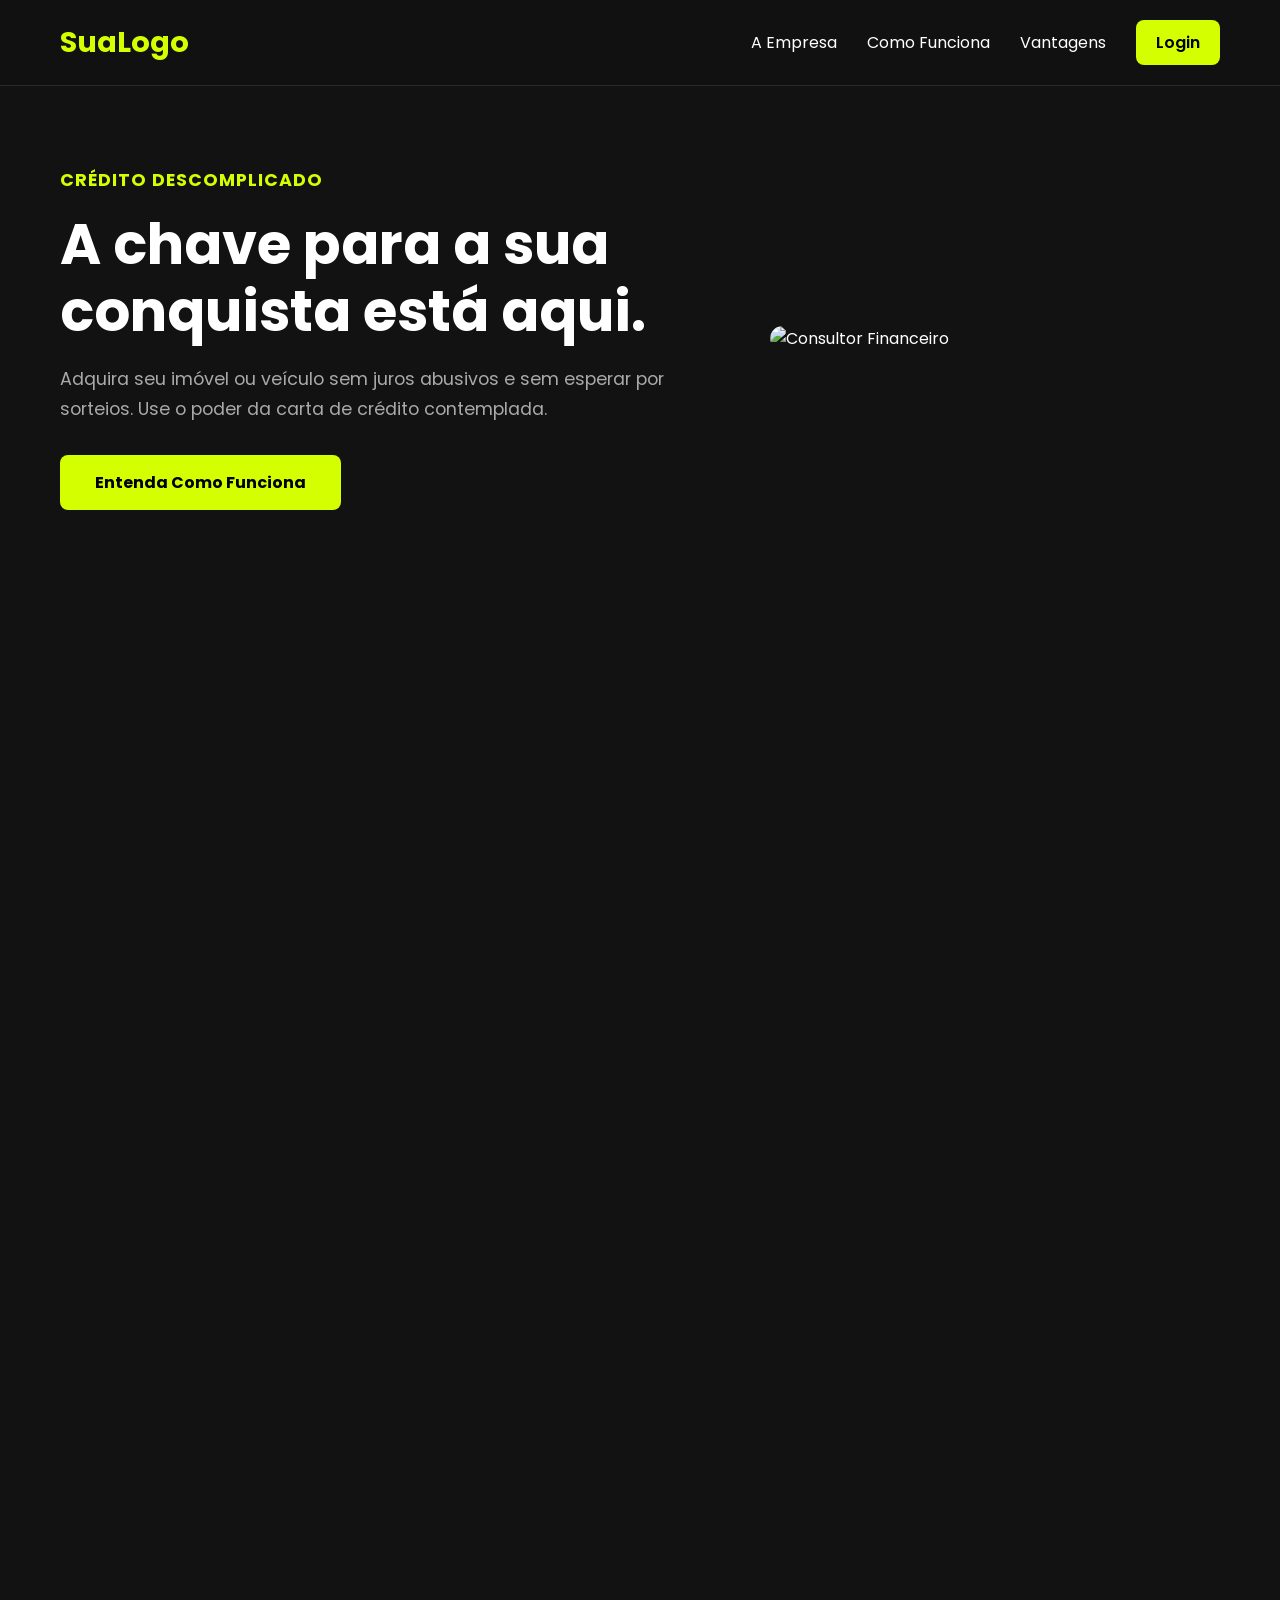
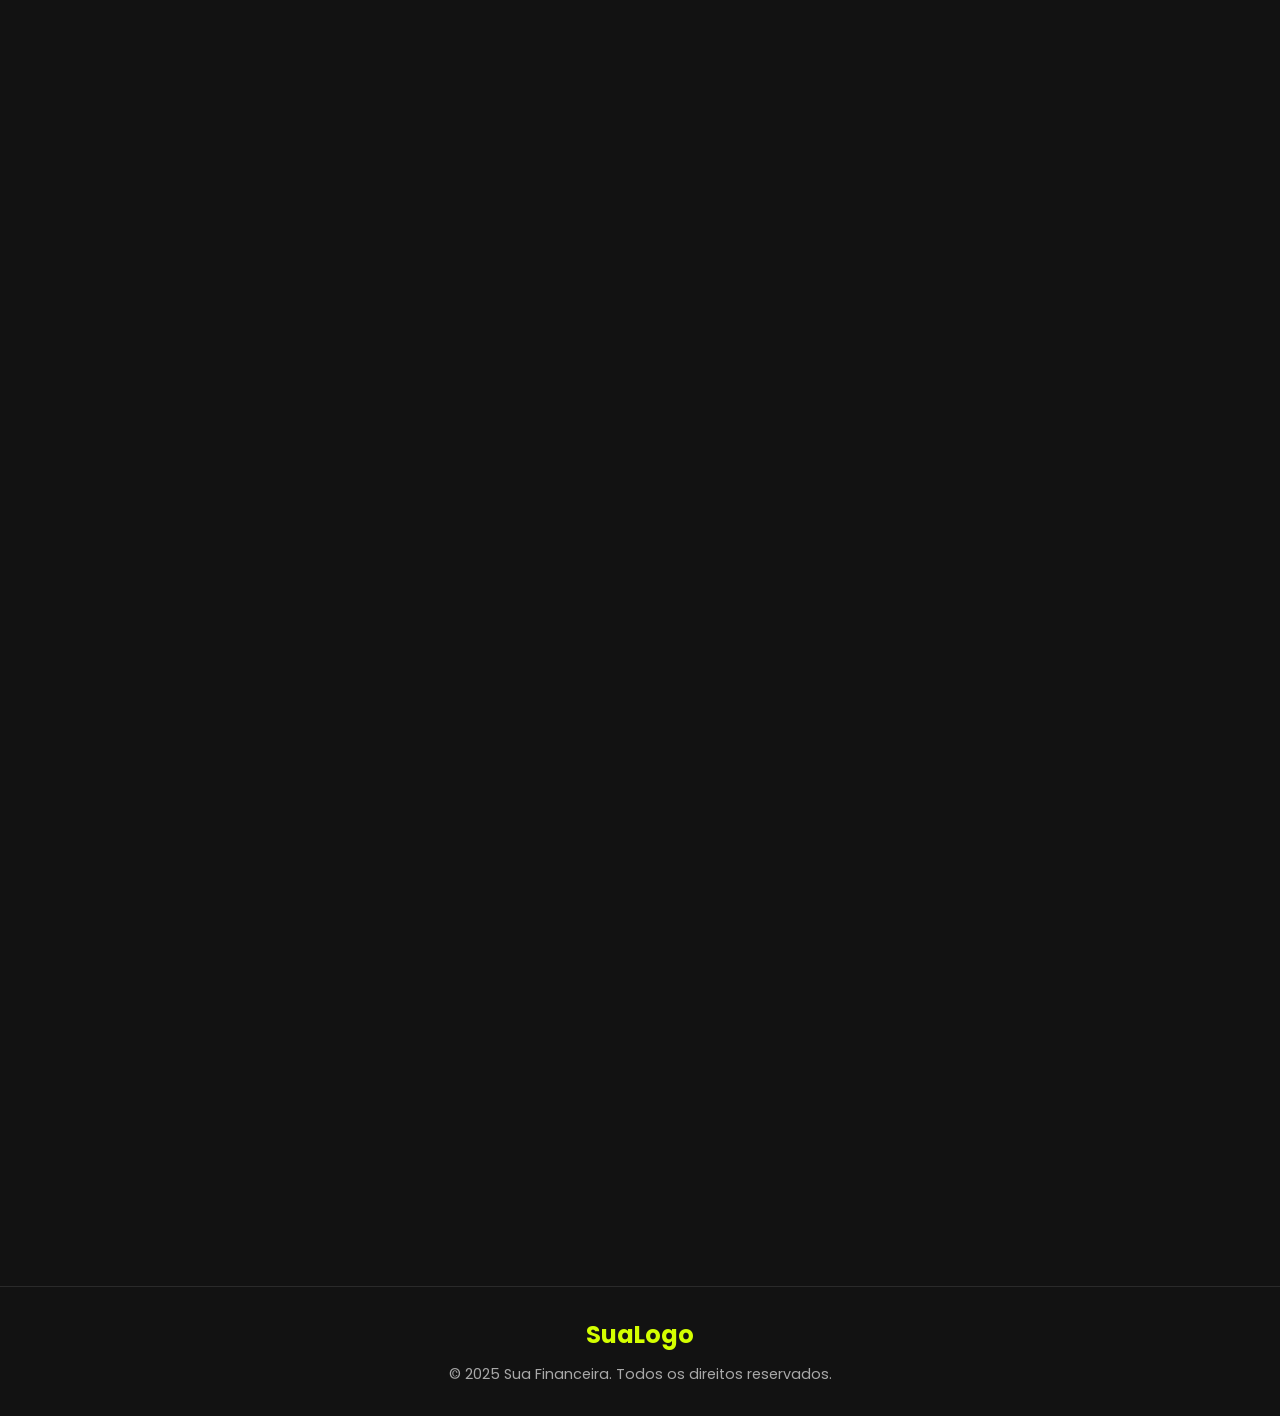
==== index.html @ 19b60bfc "d" ====
<!DOCTYPE html>
<html lang="pt-BR">
<head>
    <meta charset="UTF-8">
    <meta name="viewport" content="width=device-width, initial-scale=1.0">
    <title>Sua Financeira - A Chave para sua Conquista</title>
    <link rel="stylesheet" href="css/style.css">
    <link rel="stylesheet" href="https://cdnjs.cloudflare.com/ajax/libs/font-awesome/6.4.2/css/all.min.css">
</head>
<body>
    <header>
        <div class="container">
            <h1 class="logo">SuaLogo</h1>
            <nav>
                <a href="#sobre-nos">A Empresa</a>
                <a href="#como-funciona">Como Funciona</a>
                <a href="#vantagens">Vantagens</a>
                <a href="login.html" class="cta-button-small">Login</a>
            </nav>
        </div>
    </header>

    <main>
        <section id="hero">
            <div class="container hero-content">
                <div class="hero-text">
                    <p class="subtitle">CRÉDITO DESCOMPLICADO</p>
                    <h1>A chave para a sua conquista está aqui.</h1>
                    <p>Adquira seu imóvel ou veículo sem juros abusivos e sem esperar por sorteios. Use o poder da carta de crédito contemplada.</p>
                    <a href="#como-funciona" class="cta-button">Entenda Como Funciona</a>
                </div>
                <div class="hero-image">
                    <img src="https://via.placeholder.com/500x550?text=Consultor" alt="Consultor Financeiro">
                </div>
            </div>
        </section>

        <section id="sobre-nos" class="animate-on-scroll">
            <div class="container sobre-nos-content">
                <div class="sobre-nos-text">
                    <h2>Nascemos para descomplicar seus sonhos.</h2>
                    <p>A Sua Financeira não é apenas uma intermediadora de crédito, somos uma consultoria especializada em encontrar o caminho mais rápido e econômico para seus objetivos. Com anos de experiência no mercado, nossa missão é oferecer transparência, segurança e as melhores oportunidades em cartas de crédito contempladas, consórcios e financiamentos.</p>
                    <p>Nossa equipe é formada por especialistas que entendem as nuances do mercado e estão prontos para oferecer uma assessoria completa, garantindo que cada etapa do processo seja clara e segura para você.</p>
                </div>
                <div class="sobre-nos-image">
                    <img src="https://via.placeholder.com/500x400?text=Nosso+Escritório" alt="Escritório da Sua Financeira">
                </div>
            </div>
        </section>

        <section id="como-funciona" class="animate-on-scroll">
            <div class="container">
                <h2>Como Funciona a Operação de Cartas Contempladas</h2>
                <div class="timeline">
                    <div class="timeline-item">
                        <div class="timeline-content">
                            <h3>1. Análise e Escolha</h3>
                            <p>O primeiro passo é entender seu objetivo. Nossa equipe analisa suas necessidades para encontrar uma carta de crédito já contemplada no valor exato que você precisa, seja para um imóvel, carro ou outro bem.</p>
                        </div>
                    </div>
                    <div class="timeline-item">
                        <div class="timeline-content">
                            <h3>2. Verificação e Segurança</h3>
                            <p>Realizamos uma checagem completa da carta junto à administradora do consórcio. Verificamos a autenticidade, o valor do crédito, o saldo devedor e garantimos que não há nenhuma pendência. A segurança do cliente é nossa prioridade.</p>
                        </div>
                    </div>
                    <div class="timeline-item">
                        <div class="timeline-content">
                            <h3>3. Transferência de Titularidade</h3>
                            <p>Cuidamos de todo o processo burocrático para transferir a titularidade da carta para o seu nome. Este processo é formalizado em contrato e acompanhado de perto pela administradora, garantindo total legalidade.</p>
                        </div>
                    </div>
                    <div class="timeline-item">
                        <div class="timeline-content">
                            <h3>4. Liberação e Compra</h3>
                            <p>Com a carta em seu nome, o crédito está liberado! Você pode usar o valor para comprar seu bem à vista, o que lhe confere um enorme poder de negociação para conseguir descontos e fazer o melhor negócio possível.</p>
                        </div>
                    </div>
                </div>
            </div>
        </section>

        <section id="vantagens" class="animate-on-scroll">
             <div class="container">
                <h2>As Vantagens da Nossa Solução</h2>
                <div class="vantagens-grid-detalhada">
                    <div class="vantagem-card">
                        <i class="fa-solid fa-rocket"></i>
                        <h3>Agilidade e Rapidez</h3>
                        <p>Esqueça a incerteza dos sorteios ou a necessidade de dar lances altos. Com a carta contemplada, o acesso ao crédito é praticamente imediato após a transferência, permitindo que você aproveite oportunidades de mercado sem demora.</p>
                    </div>
                    <div class="vantagem-card">
                        <i class="fa-solid fa-hand-holding-dollar"></i>
                        <h3>Economia Inteligente</h3>
                        <p>Diferente dos financiamentos, o consórcio não tem juros, apenas uma taxa de administração muito menor. Isso resulta em uma economia significativa ao final do plano, tornando seu investimento mais inteligente.</p>
                    </div>
                    <div class="vantagem-card">
                        <i class="fa-solid fa-shield-halved"></i>
                        <h3>Segurança Jurídica Total</h3>
                        <p>Nossa operação é 100% amparada pela Lei dos Consórcios. Todo o processo é documentado e validado pela administradora, oferecendo a mesma segurança de quem adere a um consórcio desde o início.</p>
                    </div>
                </div>
            </div>
        </section>

        <section id="especialista" class="animate-on-scroll">
            <div class="container especialista-content">
                <div class="especialista-image">
                    <div class="image-background-shape"></div>
                    <img src="https://via.placeholder.com/400x400?text=Ricardo+Alves" alt="Especialista Ricardo Alves">
                </div>
                <div class="especialista-text">
                    <h3>Conheça quem está por trás do seu sonho</h3>
                    <h2>Ricardo Alves</h2>
                    <h4>Especialista em Crédito e Consórcios</h4>
                    <p>Com mais de 10 anos de experiência no mercado financeiro, minha missão é desmistificar o acesso ao crédito. Eu acredito que todos podem alcançar seus objetivos com o planejamento correto e as ferramentas certas. Minha equipe e eu estamos aqui para ser o seu guia nessa jornada.</p>
                </div>
            </div>
        </section>
        
        <section id="contato" class="animate-on-scroll">
            <div class="container">
                <h2>Pronto para dar o próximo passo?</h2>
                <p>Nossa equipe de especialistas está pronta para encontrar a melhor solução para você, sem compromisso.</p>
                <a href="#" class="cta-button">Fale com um especialista agora</a>
            </div>
        </section>
    </main>

    <footer>
        <div class="container">
            <h1 class="logo">SuaLogo</h1>
            <p>&copy; 2025 Sua Financeira. Todos os direitos reservados.</p>
        </div>
    </footer>

    <script src="script.js"></script>
</body>
</html>
---- css/style.css ----
/* FONTES E VARIÁVEIS */
@import url('https://fonts.googleapis.com/css2?family=Poppins:wght@300;400;600;700&display=swap');

:root {
    --cor-fundo: #121212;
    --cor-fundo-card: #1A1A1A;
    --cor-destaque: #D4FF00; /* Verde-Lima Vibrante */
    --cor-texto-principal: #FFFFFF;
    --cor-texto-secundario: #A9A9A9;
    --cor-borda: #2a2a2a;
    --fonte-principal: 'Poppins', sans-serif;
}

/* RESET E ESTILOS GLOBAIS */
* {
    margin: 0;
    padding: 0;
    box-sizing: border-box;
}

html {
    scroll-behavior: smooth;
}

body {
    font-family: var(--fonte-principal);
    background-color: var(--cor-fundo);
    color: var(--cor-texto-principal);
}

.container {
    max-width: 1200px;
    margin: 0 auto;
    padding: 0 20px;
}

h1, h2, h3 {
    font-weight: 700;
}

h2 {
    font-size: 2.5rem;
    text-align: center;
    margin-bottom: 50px;
}

p {
    color: var(--cor-texto-secundario);
    line-height: 1.7;
}

section {
    padding: 100px 0;
}

/* BOTÕES */
.cta-button {
    display: inline-block;
    background-color: var(--cor-destaque);
    color: #000;
    padding: 15px 35px;
    border-radius: 8px;
    text-decoration: none;
    font-weight: 700;
    transition: transform 0.3s ease, box-shadow 0.3s ease;
    text-align: center;
    border: none;
    cursor: pointer;
    width: 100%;
}

.cta-button:hover {
    transform: translateY(-5px);
    box-shadow: 0 10px 20px rgba(212, 255, 0, 0.2);
}

.cta-button-small {
    background-color: var(--cor-destaque);
    color: #000;
    padding: 10px 20px;
    border-radius: 8px;
    text-decoration: none;
    font-weight: 600;
}

/* HEADER */
header {
    padding: 20px 0;
    position: sticky;
    top: 0;
    background-color: rgba(18, 18, 18, 0.8);
    backdrop-filter: blur(10px);
    z-index: 100;
    border-bottom: 1px solid var(--cor-borda);
}

header .container {
    display: flex;
    justify-content: space-between;
    align-items: center;
}

.logo {
    font-size: 1.8rem;
    color: var(--cor-destaque);
    text-decoration: none;
}

header nav {
    display: flex;
    align-items: center;
    gap: 30px;
}

header nav a {
    color: var(--cor-texto-principal);
    text-decoration: none;
    font-weight: 400;
    transition: color 0.3s;
}

header nav a:not(.cta-button-small):hover {
    color: var(--cor-destaque);
}

/* SEÇÃO HERÓI */
#hero {
    padding-top: 80px;
    padding-bottom: 80px;
}
.hero-content { display: flex; align-items: center; justify-content: space-between; gap: 50px; }
.hero-text { flex: 1; }
.hero-text .subtitle { color: var(--cor-destaque); font-weight: 700; letter-spacing: 1px; margin-bottom: 15px; }
.hero-text h1 { font-size: 3.5rem; line-height: 1.2; margin-bottom: 20px; }
.hero-text p { font-size: 1.1rem; margin-bottom: 30px; }
.hero-text .cta-button { width: auto; }
.hero-image { flex: 1; max-width: 450px; }
.hero-image img { width: 100%; border-radius: 15px; }

/* SEÇÃO SOBRE NÓS */
.sobre-nos-content { display: flex; align-items: center; gap: 50px; }
.sobre-nos-text { flex: 1.2; }
.sobre-nos-text h2 { text-align: left; }
.sobre-nos-image { flex: 1; }
.sobre-nos-image img { width: 100%; border-radius: 15px; }


/* SEÇÃO COMO FUNCIONA (LINHA DO TEMPO) */
.timeline { position: relative; max-width: 800px; margin: 0 auto; }
.timeline::after { content: ''; position: absolute; width: 2px; background-color: var(--cor-borda); top: 0; bottom: 0; left: 50%; margin-left: -1px; }
.timeline-item { padding: 10px 40px; position: relative; width: 50%; }
.timeline-item:nth-child(odd) { left: 0; padding-right: 60px; text-align: right; }
.timeline-item:nth-child(even) { left: 50%; padding-left: 60px; text-align: left; }
.timeline-item::after { content: ''; position: absolute; width: 20px; height: 20px; background-color: var(--cor-fundo); border: 3px solid var(--cor-destaque); top: 25px; border-radius: 50%; z-index: 1; }
.timeline-item:nth-child(odd)::after { right: -10px; }
.timeline-item:nth-child(even)::after { left: -10px; }
.timeline-content { padding: 20px; background-color: var(--cor-fundo-card); border: 1px solid var(--cor-borda); border-radius: 8px; }
.timeline-content h3 { margin-bottom: 10px; color: var(--cor-destaque); }

/* SEÇÃO VANTAGENS DETALHADAS */
.vantagens-grid-detalhada { display: grid; grid-template-columns: repeat(auto-fit, minmax(320px, 1fr)); gap: 30px; }
.vantagem-card { background-color: var(--cor-fundo-card); border: 1px solid var(--cor-borda); border-radius: 15px; padding: 40px; text-align: center; transition: transform 0.3s; }
.vantagem-card:hover { transform: translateY(-5px); }
.vantagem-card i { font-size: 3rem; color: var(--cor-destaque); margin-bottom: 20px; }
.vantagem-card h3 { font-size: 1.5rem; margin-bottom: 15px; }

/* SEÇÃO ESPECIALISTA */
.especialista-content { display: flex; align-items: center; gap: 60px; }
.especialista-image { position: relative; }
.especialista-image img { border-radius: 50%; width: 350px; height: 350px; object-fit: cover; position: relative; z-index: 2; }
.image-background-shape { position: absolute; width: 350px; height: 350px; background-color: var(--cor-destaque); border-radius: 50%; top: -15px; left: 15px; z-index: 1; }
.especialista-text h3 { color: var(--cor-texto-secundario); font-weight: 400; }
.especialista-text h2 { font-size: 3rem; text-align: left; background: linear-gradient(90deg, var(--cor-texto-principal), var(--cor-texto-secundario)); -webkit-background-clip: text; -webkit-text-fill-color: transparent; margin: 0; }
.especialista-text h4 { font-size: 1.2rem; color: var(--cor-destaque); margin-bottom: 20px; }

/* SEÇÃO CONTATO FINAL */
#contato { text-align: center; }
#contato p { max-width: 600px; margin: 20px auto 30px; }

/* FOOTER */
footer { padding: 30px 0; border-top: 1px solid var(--cor-borda); margin-top: 50px; text-align: center; }
footer .logo { font-size: 1.5rem; }
footer p { font-size: 0.9rem; margin-top: 10px; }

/* ANIMAÇÃO */
.animate-on-scroll { opacity: 0; transform: translateY(30px); transition: opacity 0.8s ease-out, transform 0.8s ease-out; }
.animate-on-scroll.visible { opacity: 1; transform: translateY(0); }


/* ---- PÁGINA DE LOGIN ---- */
.login-page {
    display: flex;
    justify-content: center;
    align-items: center;
    min-height: 100vh;
}
.login-container {
    background-color: var(--cor-fundo-card);
    padding: 50px;
    border-radius: 15px;
    border: 1px solid var(--cor-borda);
    width: 100%;
    max-width: 450px;
    text-align: center;
}
.login-container .logo { margin-bottom: 20px; display: inline-block; }
.login-container h2 { font-size: 1.8rem; margin-bottom: 30px; }
.login-container form { display: flex; flex-direction: column; gap: 20px; }
.input-group { text-align: left; }
.input-group label { display: block; margin-bottom: 8px; color: var(--cor-texto-secundario); }
.input-group input {
    width: 100%;
    padding: 15px;
    background-color: var(--cor-fundo);
    border: 1px solid var(--cor-borda);
    border-radius: 8px;
    color: var(--cor-texto-principal);
    font-size: 1rem;
}
.input-group input:focus {
    outline: none;
    border-color: var(--cor-destaque);
}
.login-footer { margin-top: 20px; display: flex; flex-direction: column; gap: 15px; }
.login-footer a { color: var(--cor-texto-secundario); text-decoration: none; transition: color 0.3s; }
.login-footer a:hover { color: var(--cor-destaque); }


/* RESPONSIVIDADE */
@media (max-width: 992px) {
    h2 { font-size: 2rem; }
    .hero-content, .sobre-nos-content, .especialista-content { flex-direction: column; text-align: center; }
    .hero-image, .sobre-nos-image { max-width: 350px; margin-top: 40px; }
    .hero-text h1 { font-size: 2.8rem; }
    .sobre-nos-text h2, .especialista-text h2 { text-align: center; }
}

@media (max-width: 768px) {
    .timeline::after { left: 10px; }
    .timeline-item { width: 100%; padding-left: 50px; padding-right: 20px; text-align: left !important; }
    .timeline-item:nth-child(even) { left: 0; }
    .timeline-item::after { left: 0; }
}
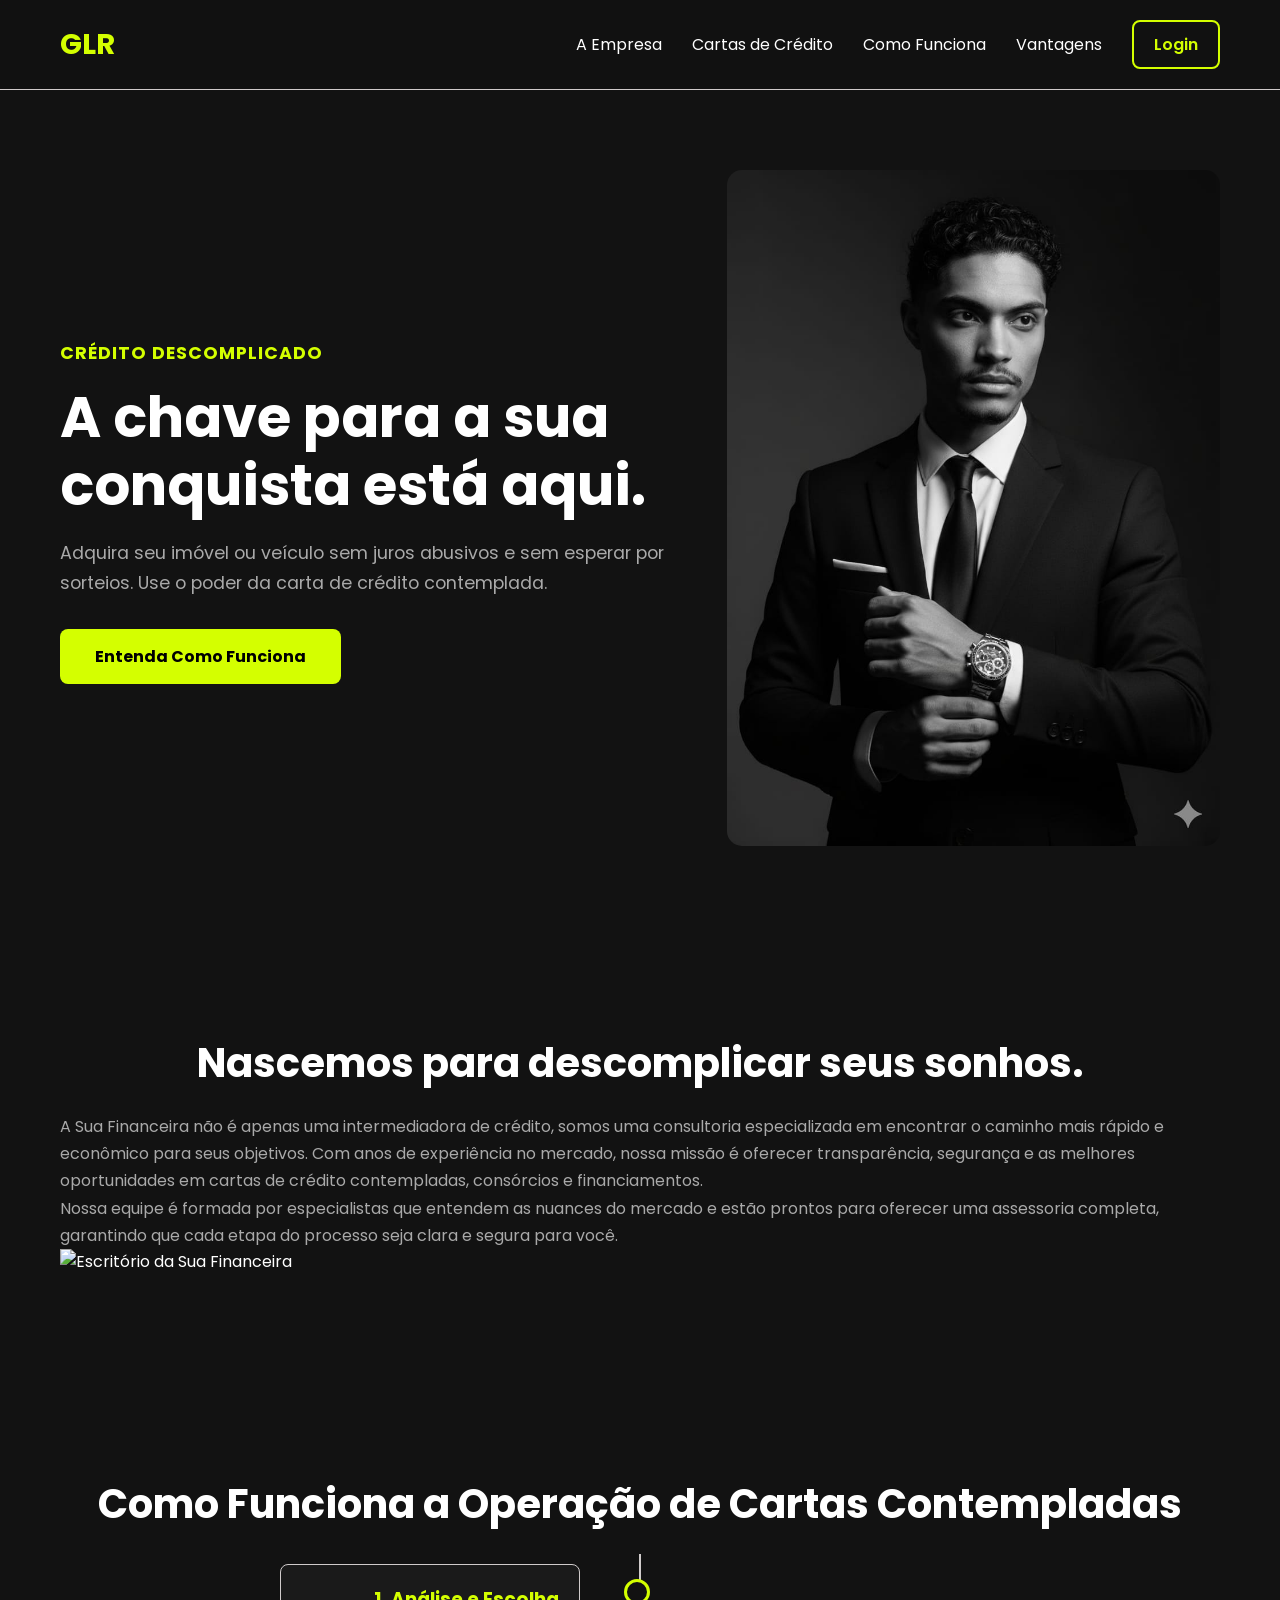
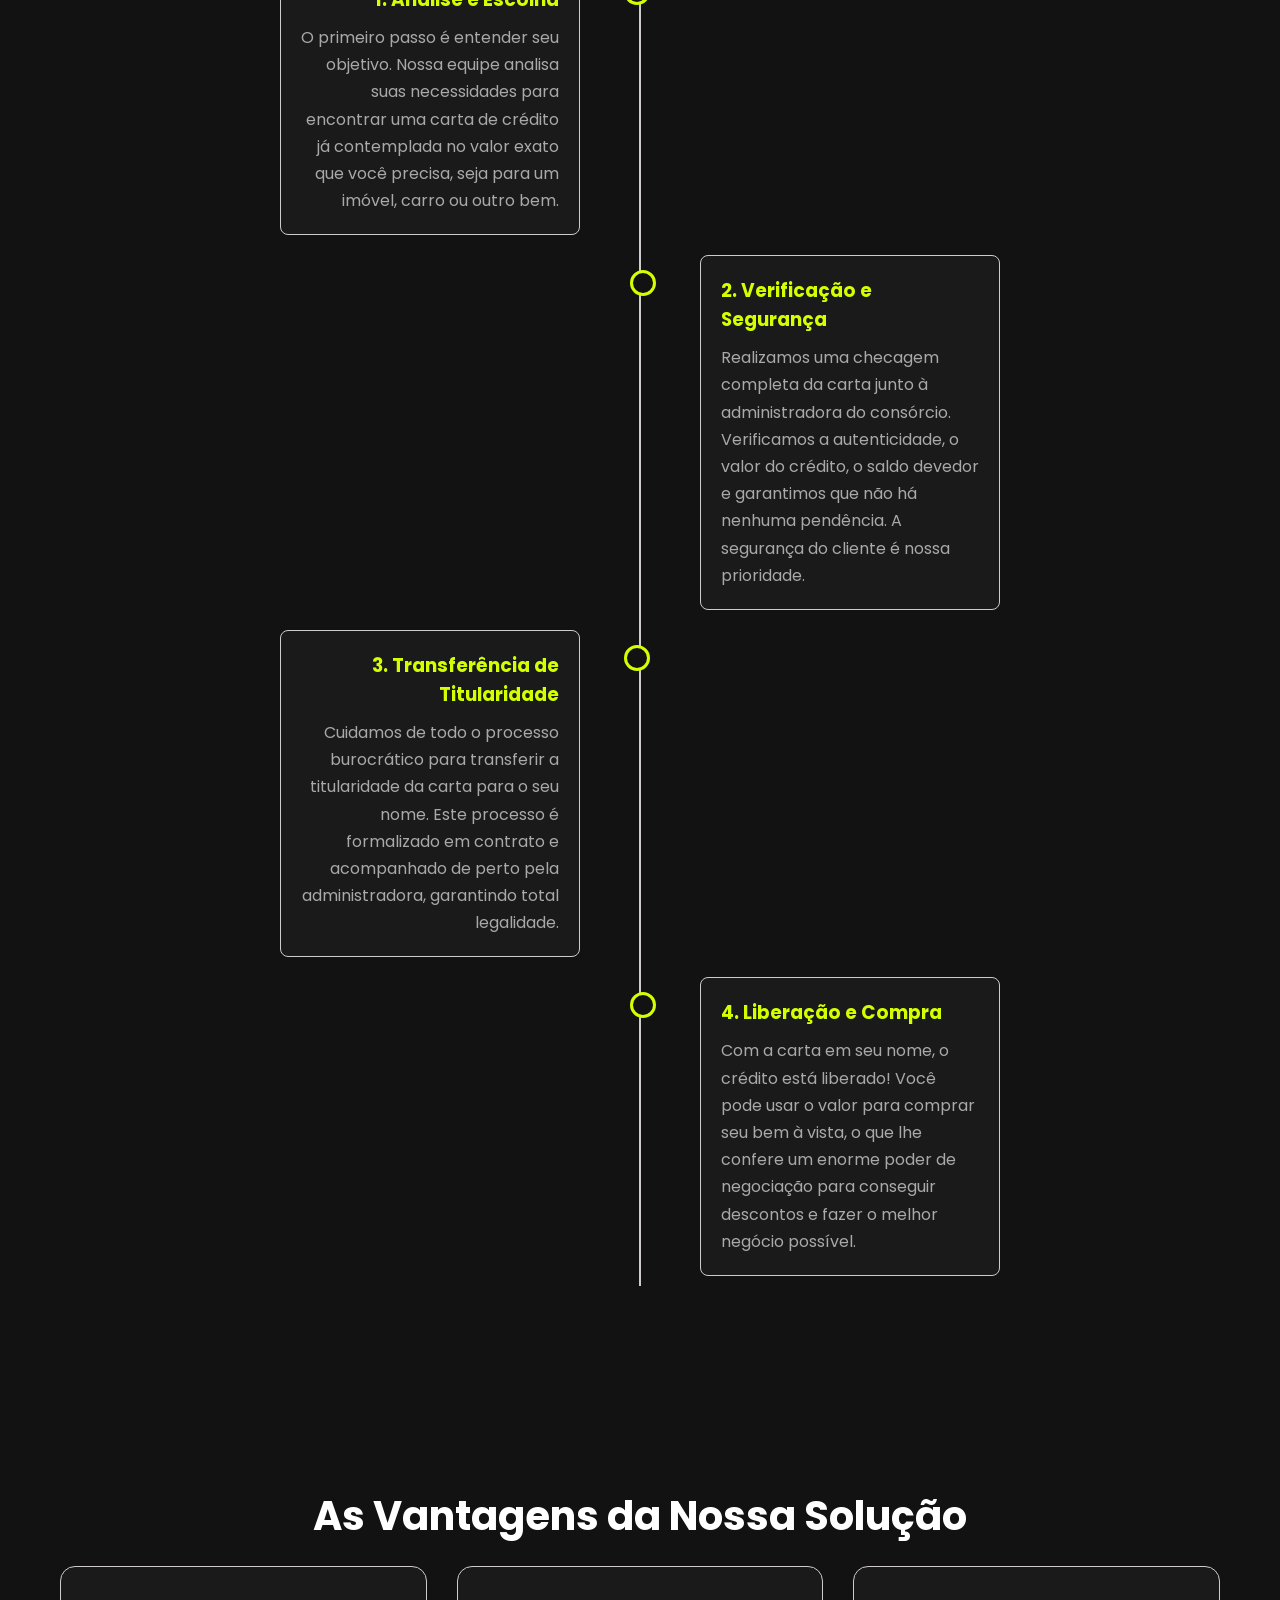
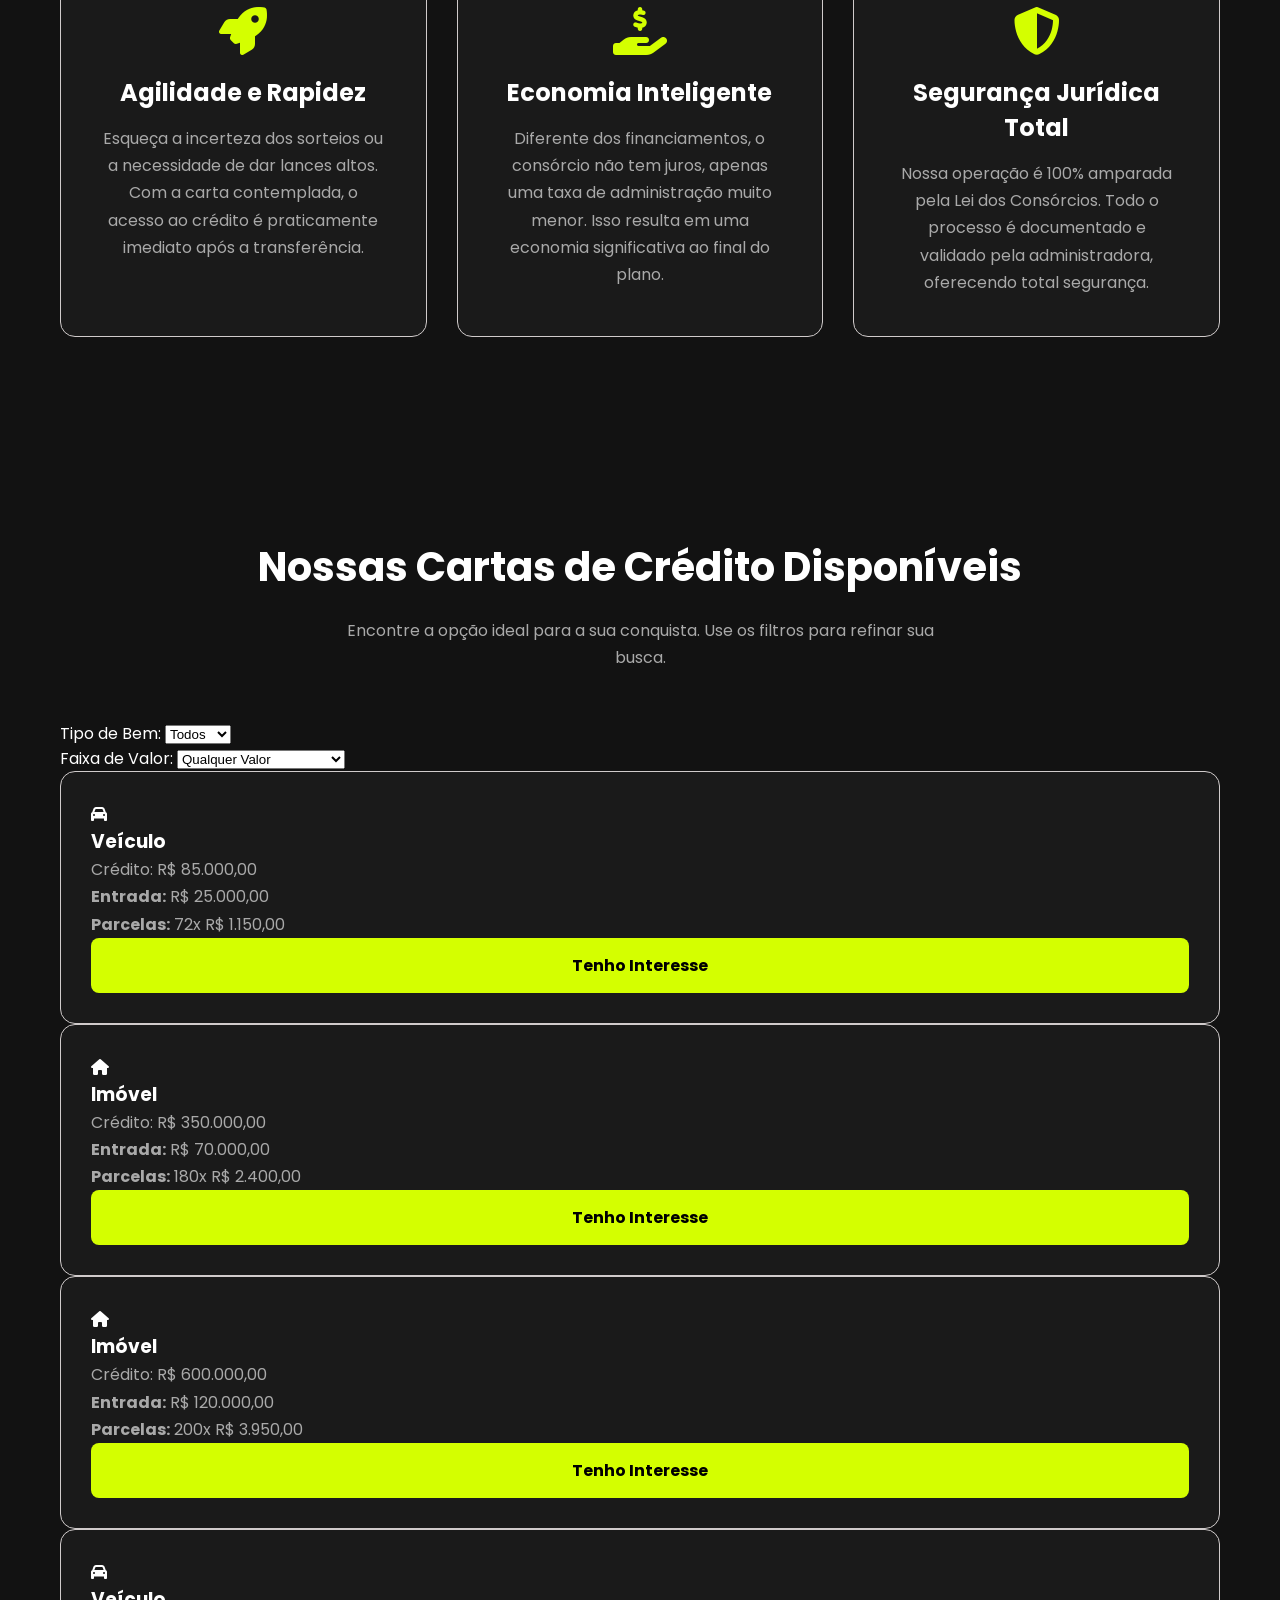
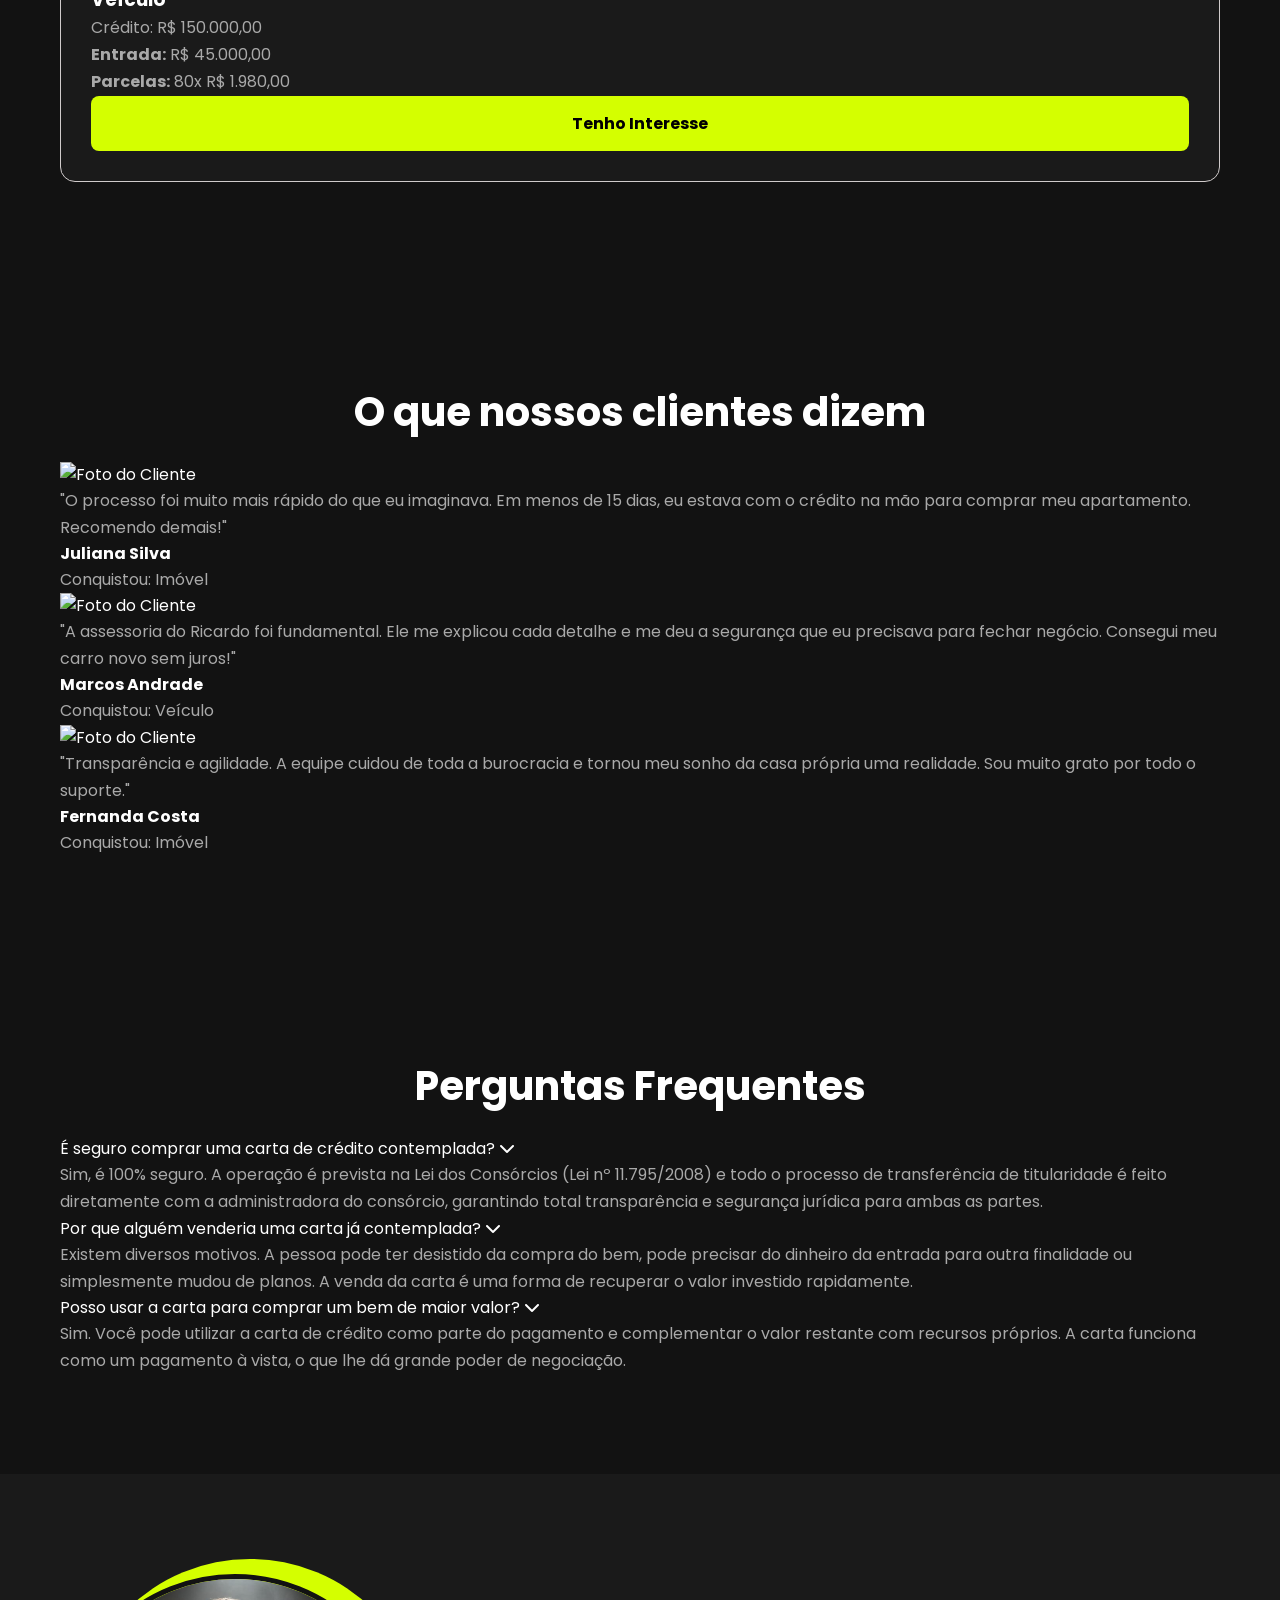
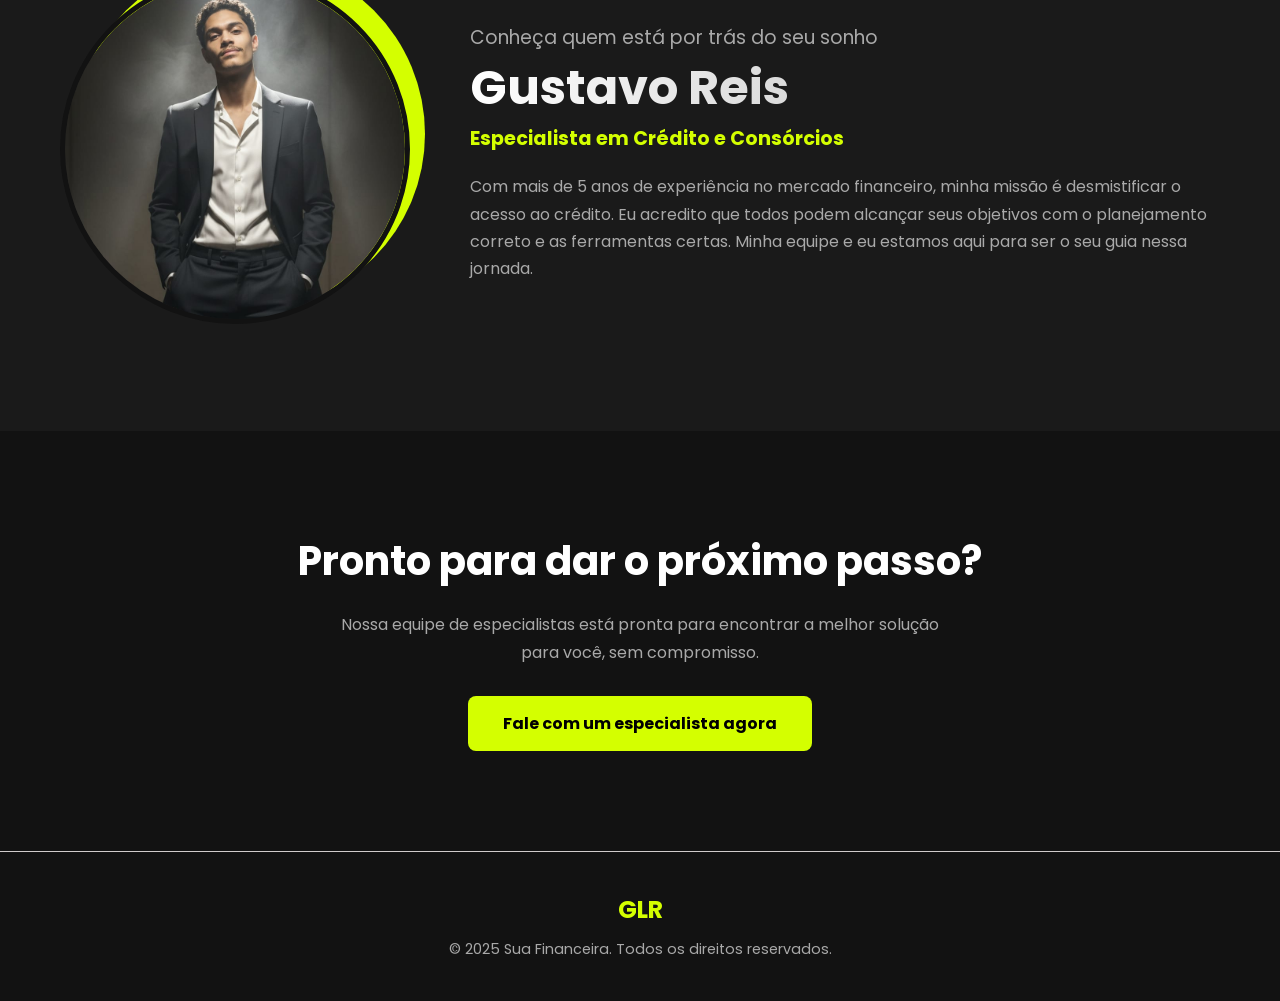
==== commit a56fd612: "MUDANCAS" ====
--- a/index.html
+++ b/index.html
@@ -4,15 +4,16 @@
     <meta charset="UTF-8">
     <meta name="viewport" content="width=device-width, initial-scale=1.0">
     <title>Sua Financeira - A Chave para sua Conquista</title>
-    <link rel="stylesheet" href="css/style.css">
+    <link rel="stylesheet" href="style.css">
     <link rel="stylesheet" href="https://cdnjs.cloudflare.com/ajax/libs/font-awesome/6.4.2/css/all.min.css">
 </head>
 <body>
     <header>
         <div class="container">
-            <h1 class="logo">SuaLogo</h1>
+            <h1 class="logo">GLR</h1>
             <nav>
                 <a href="#sobre-nos">A Empresa</a>
+                <a href="#cartas-disponiveis">Cartas de Crédito</a>
                 <a href="#como-funciona">Como Funciona</a>
                 <a href="#vantagens">Vantagens</a>
                 <a href="login.html" class="cta-button-small">Login</a>
@@ -30,7 +31,7 @@
                     <a href="#como-funciona" class="cta-button">Entenda Como Funciona</a>
                 </div>
                 <div class="hero-image">
-                    <img src="https://via.placeholder.com/500x550?text=Consultor" alt="Consultor Financeiro">
+                    <img src="img/eu3.jpeg" alt="Consultor Financeiro">
                 </div>
             </div>
         </section>
@@ -87,17 +88,158 @@
                     <div class="vantagem-card">
                         <i class="fa-solid fa-rocket"></i>
                         <h3>Agilidade e Rapidez</h3>
-                        <p>Esqueça a incerteza dos sorteios ou a necessidade de dar lances altos. Com a carta contemplada, o acesso ao crédito é praticamente imediato após a transferência, permitindo que você aproveite oportunidades de mercado sem demora.</p>
+                        <p>Esqueça a incerteza dos sorteios ou a necessidade de dar lances altos. Com a carta contemplada, o acesso ao crédito é praticamente imediato após a transferência.</p>
                     </div>
                     <div class="vantagem-card">
                         <i class="fa-solid fa-hand-holding-dollar"></i>
                         <h3>Economia Inteligente</h3>
-                        <p>Diferente dos financiamentos, o consórcio não tem juros, apenas uma taxa de administração muito menor. Isso resulta em uma economia significativa ao final do plano, tornando seu investimento mais inteligente.</p>
+                        <p>Diferente dos financiamentos, o consórcio não tem juros, apenas uma taxa de administração muito menor. Isso resulta em uma economia significativa ao final do plano.</p>
                     </div>
                     <div class="vantagem-card">
                         <i class="fa-solid fa-shield-halved"></i>
                         <h3>Segurança Jurídica Total</h3>
-                        <p>Nossa operação é 100% amparada pela Lei dos Consórcios. Todo o processo é documentado e validado pela administradora, oferecendo a mesma segurança de quem adere a um consórcio desde o início.</p>
+                        <p>Nossa operação é 100% amparada pela Lei dos Consórcios. Todo o processo é documentado e validado pela administradora, oferecendo total segurança.</p>
+                    </div>
+                </div>
+            </div>
+        </section>
+
+        <section id="cartas-disponiveis" class="animate-on-scroll">
+            <div class="container">
+                <h2>Nossas Cartas de Crédito Disponíveis</h2>
+                <p class="section-subtitle">Encontre a opção ideal para a sua conquista. Use os filtros para refinar sua busca.</p>
+
+                <div class="filtros">
+                    <div class="filtro-grupo">
+                        <label for="filtro-tipo">Tipo de Bem:</label>
+                        <select id="filtro-tipo">
+                            <option value="todos">Todos</option>
+                            <option value="imovel">Imóvel</option>
+                            <option value="veiculo">Veículo</option>
+                        </select>
+                    </div>
+                    <div class="filtro-grupo">
+                        <label for="filtro-valor">Faixa de Valor:</label>
+                        <select id="filtro-valor">
+                            <option value="todos">Qualquer Valor</option>
+                            <option value="0-100000">Até R$100.000</option>
+                            <option value="100001-200000">R$100.001 a R$200.000</option>
+                            <option value="200001-500000">R$200.001 a R$500.000</option>
+                            <option value="500001-1000000">Acima de R$500.000</option>
+                        </select>
+                    </div>
+                </div>
+
+                <div id="cartas-disponiveis-grid">
+                    <div class="carta-card" data-tipo="veiculo" data-valor="85000">
+                        <div class="carta-card-header">
+                            <i class="fa-solid fa-car"></i>
+                            <h3>Veículo</h3>
+                        </div>
+                        <p class="credito">Crédito: R$ 85.000,00</p>
+                        <div class="carta-card-body">
+                            <p><strong>Entrada:</strong> R$ 25.000,00</p>
+                            <p><strong>Parcelas:</strong> 72x R$ 1.150,00</p>
+                        </div>
+                        <a href="#contato" class="cta-button">Tenho Interesse</a>
+                    </div>
+                    <div class="carta-card" data-tipo="imovel" data-valor="350000">
+                        <div class="carta-card-header">
+                            <i class="fa-solid fa-house"></i>
+                            <h3>Imóvel</h3>
+                        </div>
+                        <p class="credito">Crédito: R$ 350.000,00</p>
+                        <div class="carta-card-body">
+                            <p><strong>Entrada:</strong> R$ 70.000,00</p>
+                            <p><strong>Parcelas:</strong> 180x R$ 2.400,00</p>
+                        </div>
+                        <a href="#contato" class="cta-button">Tenho Interesse</a>
+                    </div>
+                    <div class="carta-card" data-tipo="imovel" data-valor="600000">
+                        <div class="carta-card-header">
+                            <i class="fa-solid fa-house"></i>
+                            <h3>Imóvel</h3>
+                        </div>
+                        <p class="credito">Crédito: R$ 600.000,00</p>
+                        <div class="carta-card-body">
+                            <p><strong>Entrada:</strong> R$ 120.000,00</p>
+                            <p><strong>Parcelas:</strong> 200x R$ 3.950,00</p>
+                        </div>
+                        <a href="#contato" class="cta-button">Tenho Interesse</a>
+                    </div>
+                     <div class="carta-card" data-tipo="veiculo" data-valor="150000">
+                        <div class="carta-card-header">
+                            <i class="fa-solid fa-car"></i>
+                            <h3>Veículo</h3>
+                        </div>
+                        <p class="credito">Crédito: R$ 150.000,00</p>
+                        <div class="carta-card-body">
+                            <p><strong>Entrada:</strong> R$ 45.000,00</p>
+                            <p><strong>Parcelas:</strong> 80x R$ 1.980,00</p>
+                        </div>
+                        <a href="#contato" class="cta-button">Tenho Interesse</a>
+                    </div>
+                </div>
+                <p id="nenhuma-carta" class="hidden">Nenhuma carta de crédito encontrada com os filtros selecionados.</p>
+            </div>
+        </section>
+
+        <section id="depoimentos" class="animate-on-scroll">
+            <div class="container">
+                <h2>O que nossos clientes dizem</h2>
+                <div class="depoimentos-grid">
+                    <div class="depoimento-card">
+                        <img src="https://via.placeholder.com/100x100?text=Cliente+1" alt="Foto do Cliente">
+                        <p class="depoimento-texto">"O processo foi muito mais rápido do que eu imaginava. Em menos de 15 dias, eu estava com o crédito na mão para comprar meu apartamento. Recomendo demais!"</p>
+                        <h4 class="depoimento-nome">Juliana Silva</h4>
+                        <p class="depoimento-objetivo">Conquistou: Imóvel</p>
+                    </div>
+                    <div class="depoimento-card">
+                        <img src="https://via.placeholder.com/100x100?text=Cliente+2" alt="Foto do Cliente">
+                        <p class="depoimento-texto">"A assessoria do Ricardo foi fundamental. Ele me explicou cada detalhe e me deu a segurança que eu precisava para fechar negócio. Consegui meu carro novo sem juros!"</p>
+                        <h4 class="depoimento-nome">Marcos Andrade</h4>
+                        <p class="depoimento-objetivo">Conquistou: Veículo</p>
+                    </div>
+                    <div class="depoimento-card">
+                        <img src="https://via.placeholder.com/100x100?text=Cliente+3" alt="Foto do Cliente">
+                        <p class="depoimento-texto">"Transparência e agilidade. A equipe cuidou de toda a burocracia e tornou meu sonho da casa própria uma realidade. Sou muito grato por todo o suporte."</p>
+                        <h4 class="depoimento-nome">Fernanda Costa</h4>
+                        <p class="depoimento-objetivo">Conquistou: Imóvel</p>
+                    </div>
+                </div>
+            </div>
+        </section>
+
+        <section id="faq" class="animate-on-scroll">
+            <div class="container">
+                <h2>Perguntas Frequentes</h2>
+                <div class="faq-container">
+                    <div class="faq-item">
+                        <div class="faq-pergunta">
+                            É seguro comprar uma carta de crédito contemplada?
+                            <i class="fa-solid fa-chevron-down"></i>
+                        </div>
+                        <div class="faq-resposta">
+                            <p>Sim, é 100% seguro. A operação é prevista na Lei dos Consórcios (Lei nº 11.795/2008) e todo o processo de transferência de titularidade é feito diretamente com a administradora do consórcio, garantindo total transparência e segurança jurídica para ambas as partes.</p>
+                        </div>
+                    </div>
+                    <div class="faq-item">
+                        <div class="faq-pergunta">
+                            Por que alguém venderia uma carta já contemplada?
+                            <i class="fa-solid fa-chevron-down"></i>
+                        </div>
+                        <div class="faq-resposta">
+                            <p>Existem diversos motivos. A pessoa pode ter desistido da compra do bem, pode precisar do dinheiro da entrada para outra finalidade ou simplesmente mudou de planos. A venda da carta é uma forma de recuperar o valor investido rapidamente.</p>
+                        </div>
+                    </div>
+                    <div class="faq-item">
+                        <div class="faq-pergunta">
+                            Posso usar a carta para comprar um bem de maior valor?
+                            <i class="fa-solid fa-chevron-down"></i>
+                        </div>
+                        <div class="faq-resposta">
+                            <p>Sim. Você pode utilizar a carta de crédito como parte do pagamento e complementar o valor restante com recursos próprios. A carta funciona como um pagamento à vista, o que lhe dá grande poder de negociação.</p>
+                        </div>
                     </div>
                 </div>
             </div>
@@ -107,13 +249,13 @@
             <div class="container especialista-content">
                 <div class="especialista-image">
                     <div class="image-background-shape"></div>
-                    <img src="https://via.placeholder.com/400x400?text=Ricardo+Alves" alt="Especialista Ricardo Alves">
+                    <img src="img/eu1.jpeg" alt="Especialista Ricardo Alves">
                 </div>
                 <div class="especialista-text">
                     <h3>Conheça quem está por trás do seu sonho</h3>
-                    <h2>Ricardo Alves</h2>
+                    <h2>Gustavo Reis</h2>
                     <h4>Especialista em Crédito e Consórcios</h4>
-                    <p>Com mais de 10 anos de experiência no mercado financeiro, minha missão é desmistificar o acesso ao crédito. Eu acredito que todos podem alcançar seus objetivos com o planejamento correto e as ferramentas certas. Minha equipe e eu estamos aqui para ser o seu guia nessa jornada.</p>
+                    <p>Com mais de 5 anos de experiência no mercado financeiro, minha missão é desmistificar o acesso ao crédito. Eu acredito que todos podem alcançar seus objetivos com o planejamento correto e as ferramentas certas. Minha equipe e eu estamos aqui para ser o seu guia nessa jornada.</p>
                 </div>
             </div>
         </section>
@@ -129,11 +271,11 @@
 
     <footer>
         <div class="container">
-            <h1 class="logo">SuaLogo</h1>
+            <h1 class="logo">GLR</h1>
             <p>&copy; 2025 Sua Financeira. Todos os direitos reservados.</p>
         </div>
     </footer>
 
-    <script src="script.js"></script>
+    <script src="js/script.js"></script>
 </body>
 </html>
--- a/style.css
+++ b/style.css
@@ -0,0 +1,482 @@
+/* FONTES E VARIÁVEIS */
+@import url('https://fonts.googleapis.com/css2?family=Poppins:wght@300;400;600;700&display=swap');
+
+:root {
+    --cor-fundo: #121212;
+    --cor-fundo-card: #1A1A1A;
+    --cor-destaque: #D4FF00; /* Verde-Lima Vibrante */
+    --cor-texto-principal: #FFFFFF;
+    --cor-texto-secundario: #A9A9A9;
+    --cor-borda: #d0cbcb;
+    --fonte-principal: 'Poppins', sans-serif;
+}
+
+/* RESET E ESTILOS GLOBAIS */
+* {
+    margin: 0;
+    padding: 0;
+    box-sizing: border-box;
+}
+
+html {
+    scroll-behavior: smooth;
+}
+
+body {
+    font-family: var(--fonte-principal);
+    background-color: var(--cor-fundo);
+    color: var(--cor-texto-principal);
+}
+
+.container {
+    max-width: 1200px;
+    margin: 0 auto;
+    padding: 0 20px;
+}
+
+h1, h2, h3 {
+    font-weight: 700;
+}
+
+h2 {
+    font-size: 2.5rem;
+    text-align: center;
+    margin-bottom: 20px;
+}
+
+.section-subtitle {
+    text-align: center;
+    color: var(--cor-texto-secundario);
+    max-width: 600px;
+    margin: 0 auto 50px auto;
+}
+
+p {
+    color: var(--cor-texto-secundario);
+    line-height: 1.7;
+}
+
+section {
+    padding: 100px 0;
+}
+
+/* BOTÕES */
+.cta-button {
+    display: inline-block;
+    background-color: var(--cor-destaque);
+    color: #000;
+    padding: 15px 35px;
+    border-radius: 8px;
+    text-decoration: none;
+    font-weight: 700;
+    transition: transform 0.3s ease, box-shadow 0.3s ease;
+    text-align: center;
+    border: none;
+    cursor: pointer;
+}
+
+.cta-button:hover {
+    transform: translateY(-5px);
+    box-shadow: 0 10px 20px rgba(212, 255, 0, 0.2);
+}
+
+.cta-button-small {
+    background-color: transparent;
+    border: 2px solid var(--cor-destaque);
+    color: var(--cor-destaque);
+    padding: 10px 20px;
+    border-radius: 8px;
+    text-decoration: none;
+    font-weight: 600;
+    transition: background-color 0.3s, color 0.3s;
+}
+
+.cta-button-small:hover {
+    background-color: var(--cor-destaque);
+    color: #000;
+}
+
+
+/* HEADER */
+header {
+    padding: 20px 0;
+    position: sticky;
+    top: 0;
+    background-color: rgba(18, 18, 18, 0.8);
+    backdrop-filter: blur(10px);
+    z-index: 100;
+    border-bottom: 1px solid var(--cor-borda);
+}
+
+header .container {
+    display: flex;
+    justify-content: space-between;
+    align-items: center;
+}
+
+.logo {
+    font-size: 1.8rem;
+    color: var(--cor-destaque);
+    text-decoration: none;
+}
+
+header nav {
+    display: flex;
+    align-items: center;
+    gap: 30px;
+}
+
+header nav a {
+    color: var(--cor-texto-principal);
+    text-decoration: none;
+    font-weight: 400;
+    transition: color 0.3s;
+}
+
+header nav a:not(.cta-button-small):hover {
+    color: var(--cor-destaque);
+}
+
+/* SEÇÃO HERÓI */
+#hero {
+    padding: 80px 0;
+}
+.hero-content { display: flex; align-items: center; justify-content: space-between; gap: 50px; }
+.hero-text { flex: 1; }
+.hero-text .subtitle { color: var(--cor-destaque); font-weight: 700; letter-spacing: 1px; margin-bottom: 15px; }
+.hero-text h1 { font-size: 3.5rem; line-height: 1.2; margin-bottom: 20px; }
+.hero-text p { font-size: 1.1rem; margin-bottom: 30px; }
+.hero-image { flex: 0.8; }
+.hero-image img { width: 100%; border-radius: 15px; }
+
+
+/* SEÇÃO CARTAS DISPONÍVEIS */
+.filtros-container {
+    display: flex;
+    justify-content: center;
+    gap: 30px;
+    margin-bottom: 50px;
+    flex-wrap: wrap;
+}
+.filtro-item {
+    display: flex;
+    flex-direction: column;
+}
+.filtro-item label {
+    margin-bottom: 10px;
+    color: var(--cor-texto-secundario);
+    font-size: 0.9rem;
+}
+.filtro-item select {
+    background-color: var(--cor-fundo-card);
+    color: var(--cor-texto-principal);
+    border: 1px solid var(--cor-borda);
+    border-radius: 8px;
+    padding: 10px 15px;
+    font-family: var(--fonte-principal);
+    font-size: 1rem;
+}
+.filtro-item select:focus {
+    outline: none;
+    border-color: var(--cor-destaque);
+}
+
+.cartas-grid {
+    display: grid;
+    grid-template-columns: repeat(auto-fit, minmax(320px, 1fr));
+    gap: 30px;
+}
+.carta-card {
+    background-color: var(--cor-fundo-card);
+    border: 1px solid var(--cor-borda);
+    border-radius: 15px;
+    padding: 30px;
+    transition: transform 0.3s, border-color 0.3s;
+    display: flex;
+    flex-direction: column;
+}
+.carta-card:hover {
+    transform: translateY(-5px);
+    border-color: var(--cor-destaque);
+}
+.carta-header {
+    display: flex;
+    justify-content: space-between;
+    align-items: center;
+    margin-bottom: 20px;
+    border-bottom: 1px solid var(--cor-borda);
+    padding-bottom: 15px;
+}
+.carta-header h3 {
+    margin: 0;
+}
+.carta-header span {
+    background-color: var(--cor-borda);
+    padding: 5px 10px;
+    border-radius: 5px;
+    font-size: 0.8rem;
+    font-weight: 600;
+}
+.carta-body {
+    flex-grow: 1;
+}
+.credito-valor {
+    font-size: 2.2rem;
+    font-weight: 700;
+    color: var(--cor-destaque);
+    margin-bottom: 20px;
+}
+.carta-detalhes p {
+    margin-bottom: 8px;
+    font-size: 1rem;
+    color: var(--cor-texto-principal);
+}
+.carta-detalhes p strong {
+    color: var(--cor-texto-secundario);
+}
+.cta-button-card {
+    display: block;
+    background-color: var(--cor-destaque);
+    color: #000;
+    padding: 12px;
+    border-radius: 8px;
+    text-decoration: none;
+    font-weight: 700;
+    text-align: center;
+    margin-top: 20px;
+}
+.carta-card.hidden { display: none; }
+#nenhuma-carta { text-align: center; margin-top: 40px; }
+#nenhuma-carta.hidden { display: none; }
+
+
+/* SEÇÃO COMO FUNCIONA (LINHA DO TEMPO) */
+.timeline { position: relative; max-width: 800px; margin: 0 auto; }
+.timeline::after { content: ''; position: absolute; width: 2px; background-color: var(--cor-borda); top: 0; bottom: 0; left: 50%; margin-left: -1px; }
+.timeline-item { padding: 10px 40px; position: relative; width: 50%; }
+.timeline-item:nth-child(odd) { left: 0; padding-right: 60px; text-align: right; }
+.timeline-item:nth-child(even) { left: 50%; padding-left: 60px; text-align: left; }
+.timeline-item::after { content: ''; position: absolute; width: 20px; height: 20px; background-color: var(--cor-fundo); border: 3px solid var(--cor-destaque); top: 25px; border-radius: 50%; z-index: 1; }
+.timeline-item:nth-child(odd)::after { right: -10px; }
+.timeline-item:nth-child(even)::after { left: -10px; }
+.timeline-content { padding: 20px; background-color: var(--cor-fundo-card); border: 1px solid var(--cor-borda); border-radius: 8px; }
+.timeline-content h3 { margin-bottom: 10px; color: var(--cor-destaque); }
+
+/* SEÇÃO VANTAGENS */
+.vantagens-grid-detalhada { display: grid; grid-template-columns: repeat(auto-fit, minmax(320px, 1fr)); gap: 30px; }
+.vantagem-card { background-color: var(--cor-fundo-card); border: 1px solid var(--cor-borda); border-radius: 15px; padding: 40px; text-align: center; transition: transform 0.3s; }
+.vantagem-card:hover { transform: translateY(-5px); }
+.vantagem-card i { font-size: 3rem; color: var(--cor-destaque); margin-bottom: 20px; }
+.vantagem-card h3 { font-size: 1.5rem; margin-bottom: 15px; }
+
+
+/* SEÇÃO DIFERENCIAIS */
+#diferenciais {
+    padding-bottom: 50px;
+}
+.diferenciais-timeline {
+    position: relative;
+    max-width: 800px;
+    margin: 50px auto 0;
+}
+.diferenciais-timeline::after {
+    content: '';
+    position: absolute;
+    width: 2px;
+    background-color: var(--cor-borda);
+    top: 0;
+    bottom: 0;
+    left: 50%;
+    margin-left: -1px;
+}
+.diferenciais-item {
+    padding: 10px 40px;
+    position: relative;
+    width: 50%;
+    margin: 30px 0;
+}
+.diferenciais-item:nth-child(odd) {
+    left: 0;
+    padding-right: 60px;
+}
+.diferenciais-item:nth-child(even) {
+    left: 50%;
+    padding-left: 60px;
+}
+.diferenciais-item::after {
+    content: '';
+    position: absolute;
+    width: 20px;
+    height: 20px;
+    background-color: var(--cor-fundo);
+    border: 3px solid var(--cor-destaque);
+    top: 50%;
+    transform: translateY(-50%);
+    border-radius: 50%;
+    z-index: 1;
+}
+.diferenciais-item:nth-child(odd)::after {
+    right: -10px;
+}
+.diferenciais-item:nth-child(even)::after {
+    left: -10px;
+}
+.diferenciais-content {
+    padding: 30px;
+    background-color: var(--cor-fundo-card);
+    border: 1px solid var(--cor-borda);
+    border-radius: 8px;
+    text-align: left;
+}
+.diferenciais-content i {
+    font-size: 2rem;
+    color: var(--cor-destaque);
+    margin-bottom: 15px;
+    display: block;
+}
+.diferenciais-content h3 {
+    margin-bottom: 10px;
+    color: var(--cor-texto-principal);
+}
+
+
+/* SEÇÃO ESPECIALISTA */
+#especialista {
+    background-color: var(--cor-fundo-card);
+}
+.especialista-content { display: flex; align-items: center; gap: 60px; }
+.especialista-image { position: relative; }
+.especialista-image img { border-radius: 50%; width: 350px; height: 350px; object-fit: cover; position: relative; z-index: 2; border: 5px solid var(--cor-fundo); }
+.image-background-shape { position: absolute; width: 350px; height: 350px; background-color: var(--cor-destaque); border-radius: 50%; top: -15px; left: 15px; z-index: 1; }
+.especialista-text h3 { color: var(--cor-texto-secundario); font-weight: 400; }
+.especialista-text h2 { font-size: 3rem; text-align: left; background: linear-gradient(90deg, var(--cor-texto-principal), var(--cor-texto-secundario)); -webkit-background-clip: text; -webkit-text-fill-color: transparent; margin: 0; }
+.especialista-text h4 { font-size: 1.2rem; color: var(--cor-destaque); margin-bottom: 20px; }
+
+/* NOVA SEÇÃO: POR QUE CONTRATAR */
+#por-que-contratar {
+    padding-top: 50px;
+}
+#por-que-contratar h2 {
+    margin-bottom: 50px;
+}
+.contratar-grid {
+    display: grid;
+    grid-template-columns: repeat(3, 1fr);
+    gap: 30px;
+}
+.contratar-card {
+    background-color: var(--cor-fundo-card);
+    border: 1px solid var(--cor-borda);
+    border-radius: 15px;
+    padding: 30px;
+    text-align: left;
+}
+.contratar-numero {
+    width: 40px;
+    height: 40px;
+    background-color: var(--cor-destaque);
+    color: #000;
+    font-weight: 700;
+    font-size: 1.2rem;
+    display: flex;
+    align-items: center;
+    justify-content: center;
+    border-radius: 8px;
+    margin-bottom: 20px;
+}
+.contratar-card p {
+    color: var(--cor-texto-secundario);
+}
+
+
+/* SEÇÃO CONTATO FINAL */
+#contato { text-align: center; }
+#contato p { max-width: 600px; margin: 20px auto 30px; }
+
+/* FOOTER */
+footer { padding: 40px 0; border-top: 1px solid var(--cor-borda); text-align: center; }
+footer .logo { font-size: 1.5rem; }
+footer p { font-size: 0.9rem; margin-top: 10px; }
+
+/* ANIMAÇÃO */
+.animate-on-scroll { opacity: 0; transform: translateY(30px); transition: opacity 0.8s ease-out, transform 0.8s ease-out; }
+.animate-on-scroll.visible { opacity: 1; transform: translateY(0); }
+
+
+/* ---- PÁGINA DE LOGIN ---- */
+.login-page {
+    display: flex;
+    justify-content: center;
+    align-items: center;
+    min-height: 100vh;
+}
+.login-container {
+    background-color: var(--cor-fundo-card);
+    padding: 50px;
+    border-radius: 15px;
+    border: 1px solid var(--cor-borda);
+    width: 100%;
+    max-width: 450px;
+    text-align: center;
+}
+.login-container .logo { margin-bottom: 20px; display: inline-block; }
+.login-container h2 { font-size: 1.8rem; margin-bottom: 30px; }
+.login-container form { display: flex; flex-direction: column; gap: 20px; }
+.input-group { text-align: left; }
+.input-group label { display: block; margin-bottom: 8px; color: var(--cor-texto-secundario); }
+.input-group input {
+    width: 100%;
+    padding: 15px;
+    background-color: var(--cor-fundo);
+    border: 1px solid var(--cor-borda);
+    border-radius: 8px;
+    color: var(--cor-texto-principal);
+    font-size: 1rem;
+}
+.input-group input:focus {
+    outline: none;
+    border-color: var(--cor-destaque);
+}
+.login-footer { margin-top: 20px; display: flex; flex-direction: column; gap: 15px; }
+.login-footer a { color: var(--cor-texto-secundario); text-decoration: none; transition: color 0.3s; }
+.login-footer a:hover { color: var(--cor-destaque); }
+.login-footer p { font-size: 0.9rem;}
+.login-footer p a { color: var(--cor-destaque); font-weight: 600;}
+
+
+/* RESPONSIVIDADE */
+@media (max-width: 992px) {
+    h2 { font-size: 2rem; }
+    .hero-content, .especialista-content { flex-direction: column; text-align: center; }
+    .hero-image { max-width: 350px; margin-top: 40px; }
+    .hero-text h1 { font-size: 2.8rem; }
+    .especialista-text h2 { text-align: center; }
+    .especialista-image { margin-bottom: 40px; }
+    .contratar-grid {
+        grid-template-columns: repeat(2, 1fr);
+    }
+}
+
+@media (max-width: 768px) {
+    .timeline::after { left: 10px; }
+    .timeline-item { width: 100%; padding-left: 50px; padding-right: 20px; text-align: left !important; }
+    .timeline-item:nth-child(even) { left: 0; }
+    .timeline-item::after { left: 0; }
+    
+    .diferenciais-timeline::after {
+        left: 10px;
+    }
+    .diferenciais-item,
+    .diferenciais-item:nth-child(even) {
+        width: 100%;
+        padding-left: 50px;
+        padding-right: 20px;
+        left: 0;
+    }
+    .diferenciais-item::after {
+        left: 0;
+    }
+    .contratar-grid {
+        grid-template-columns: 1fr;
+    }
+}
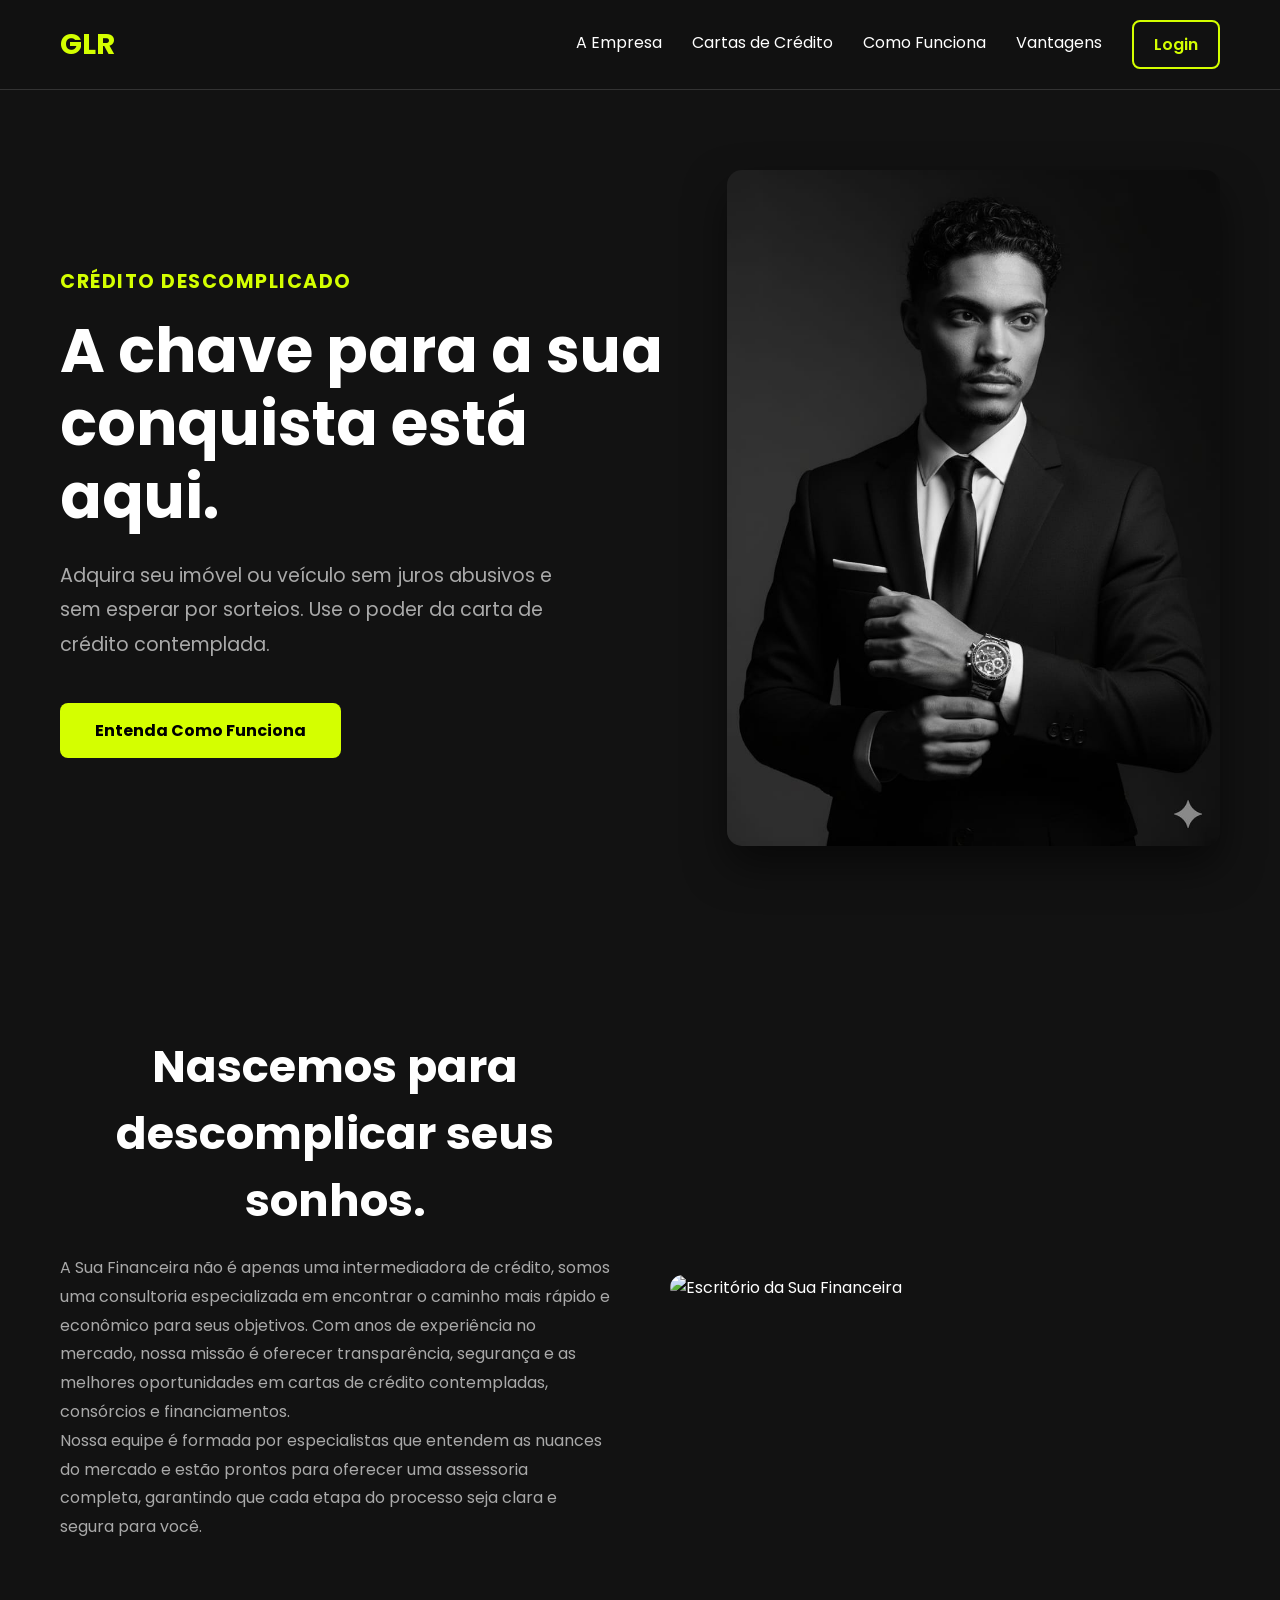
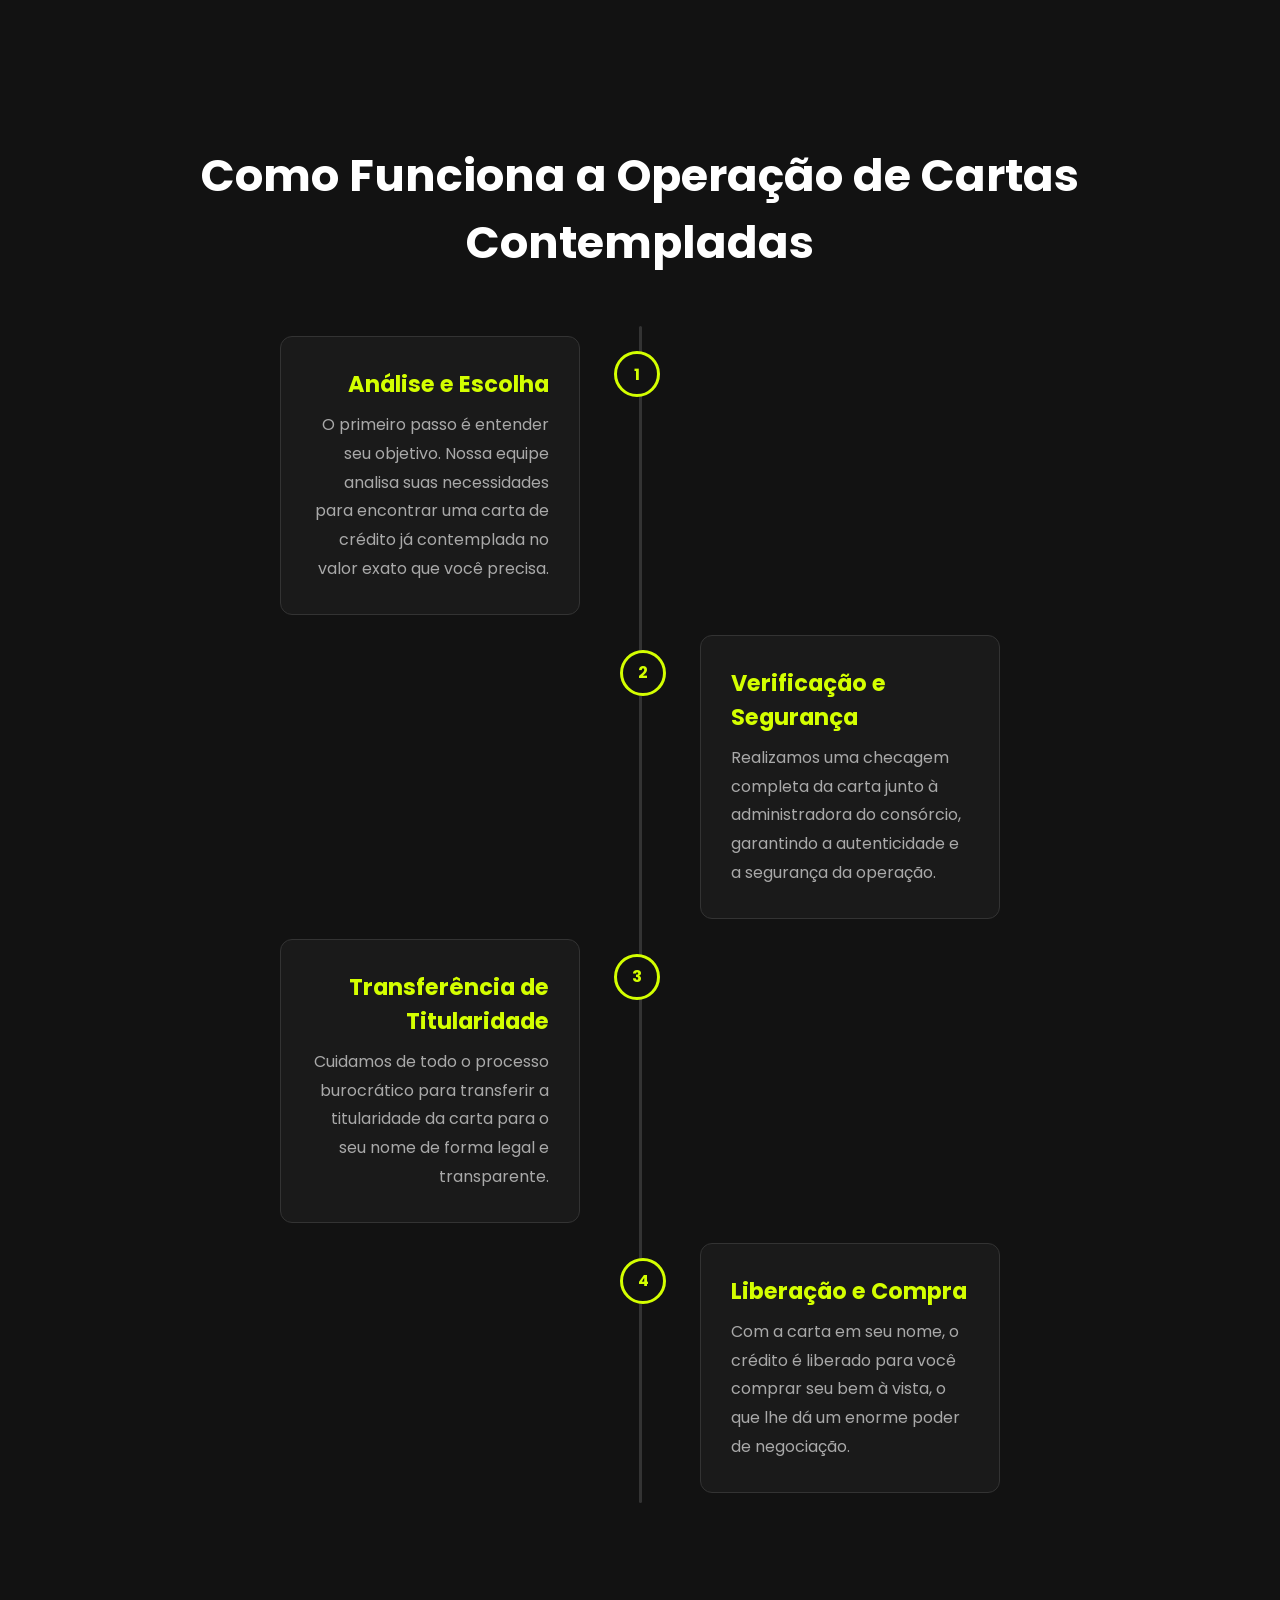
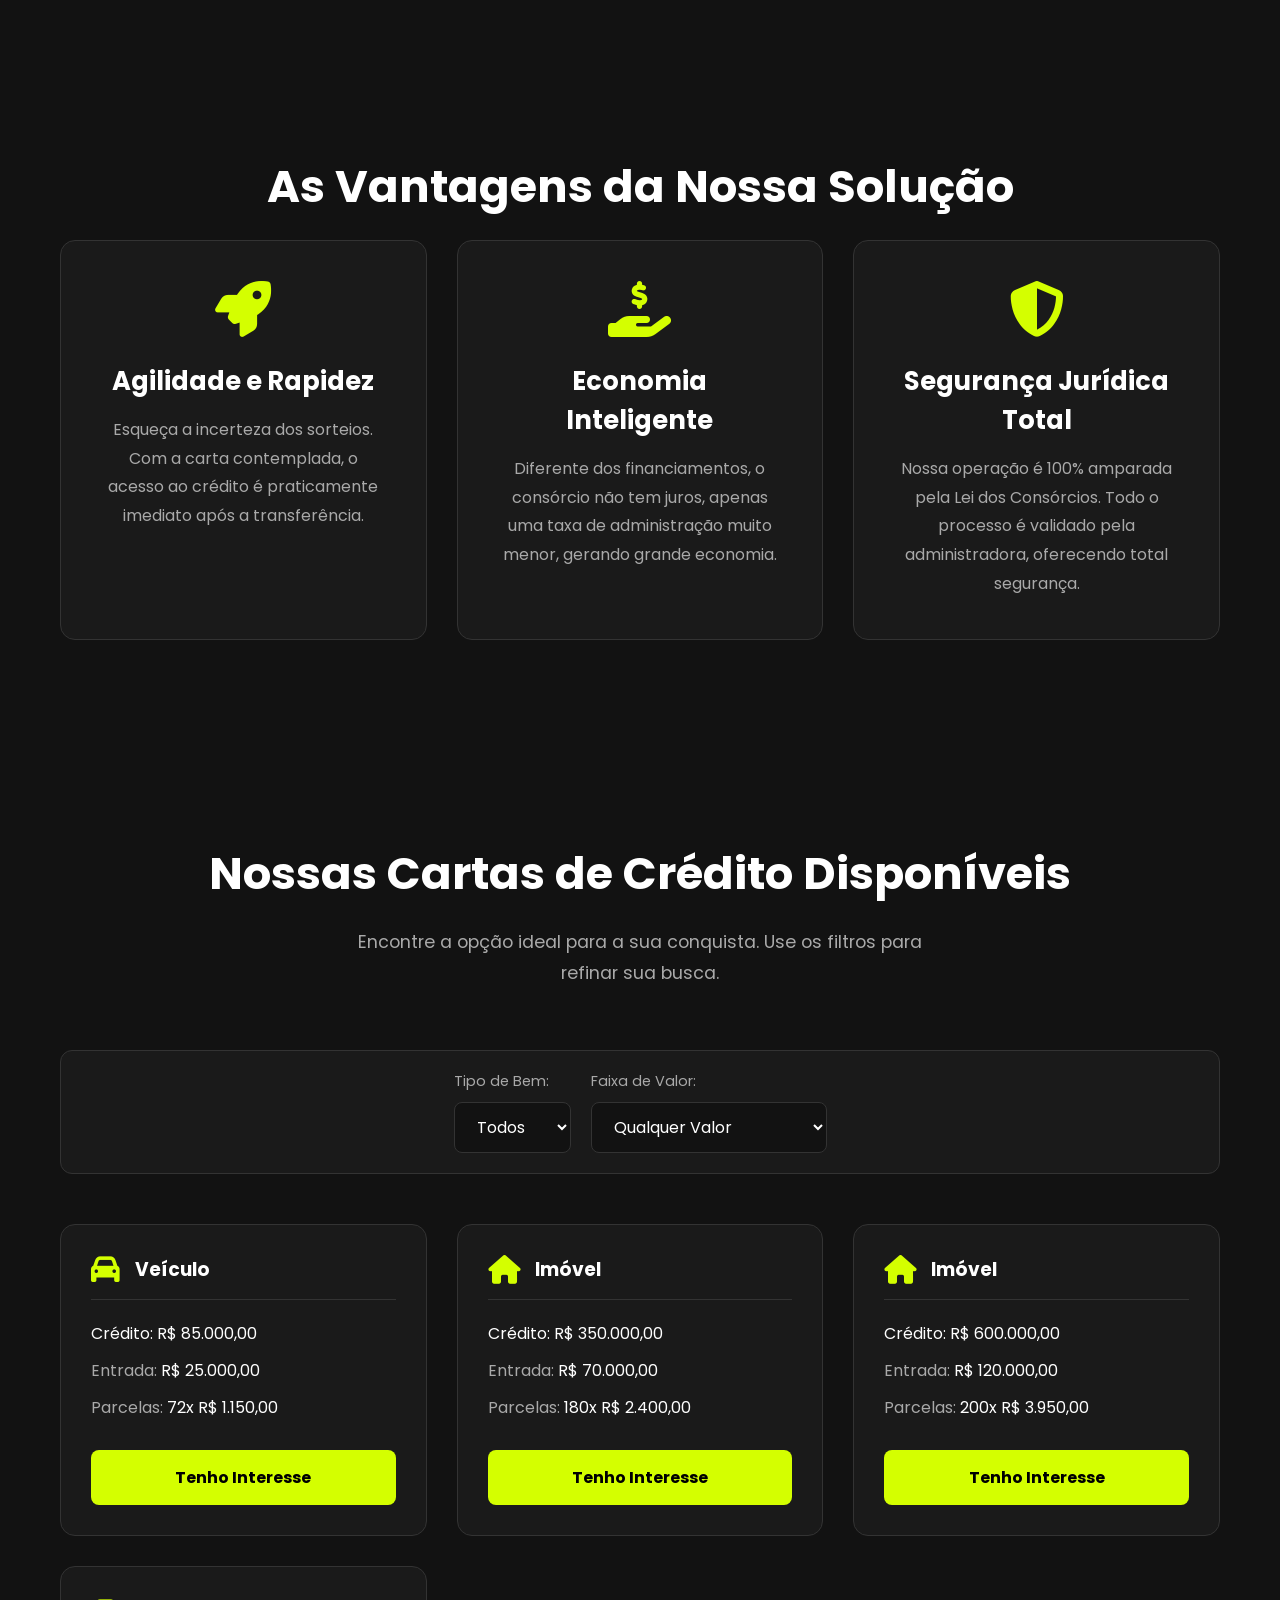
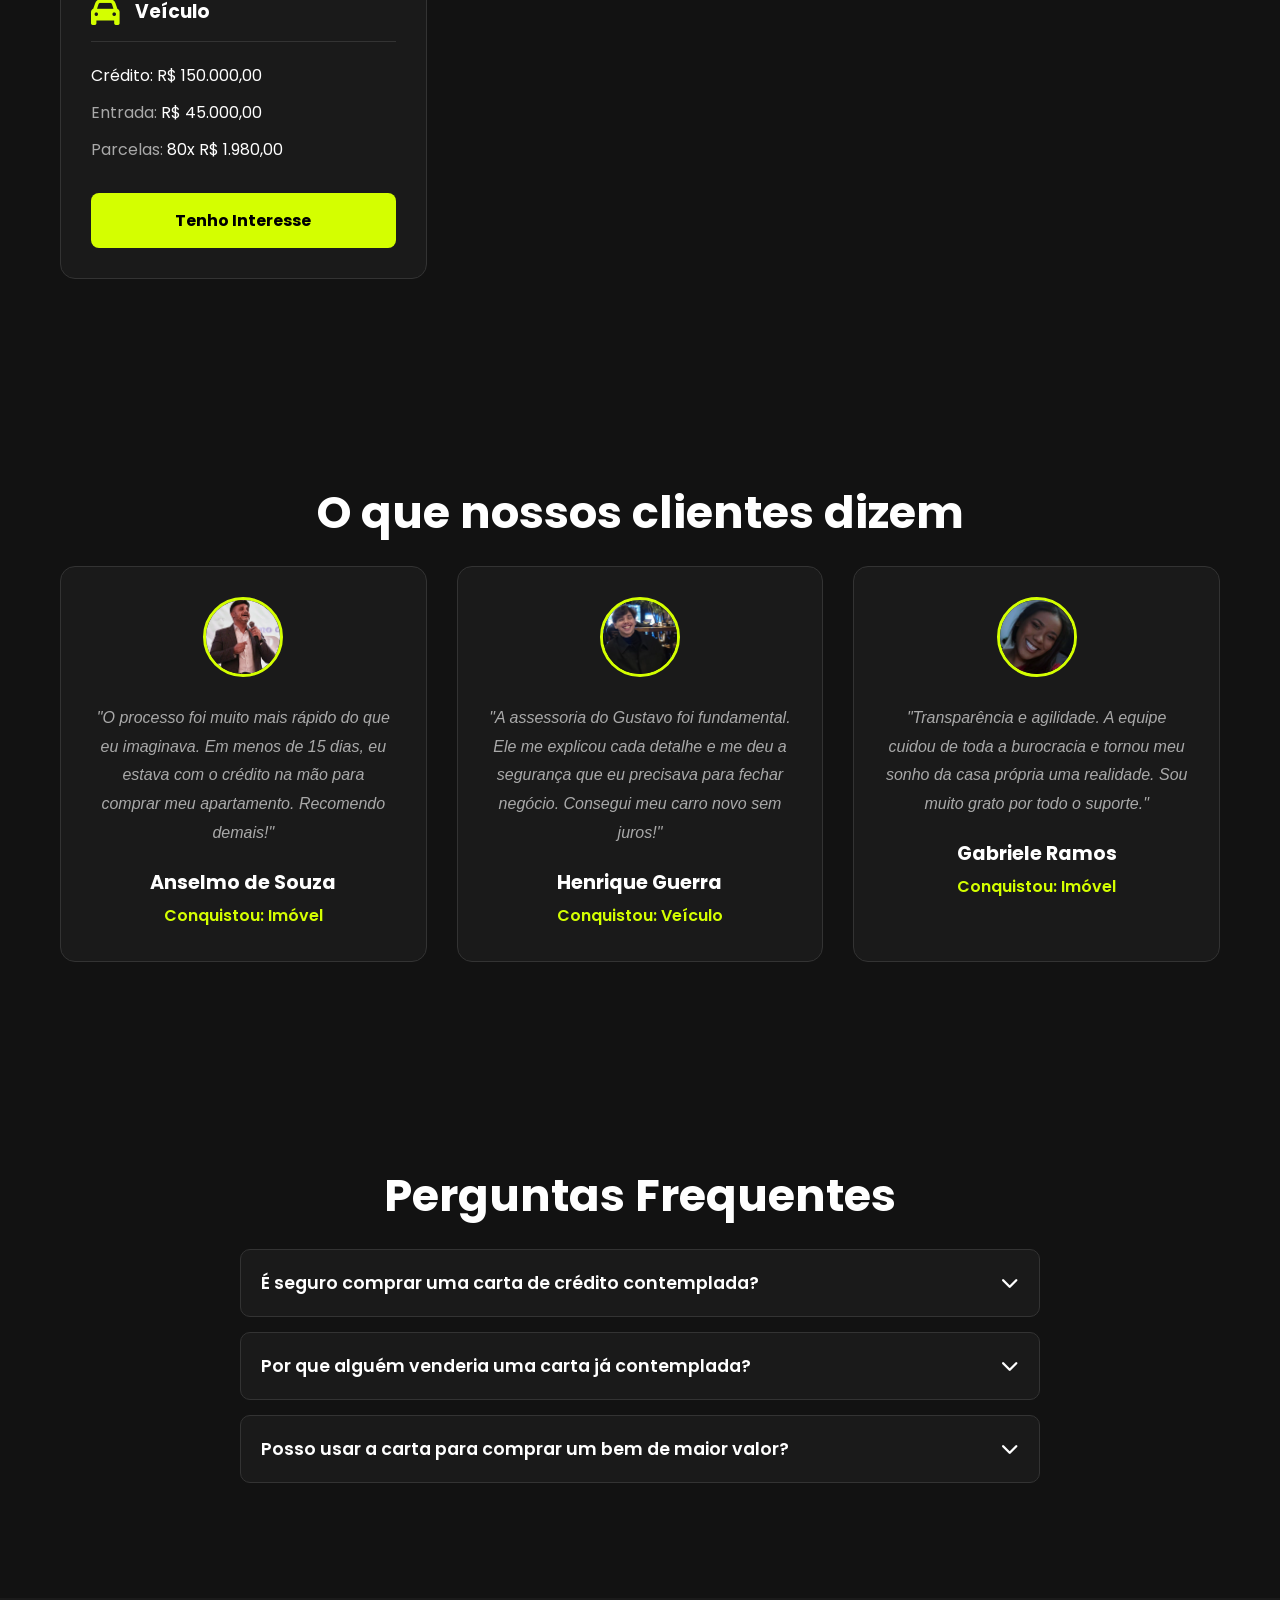
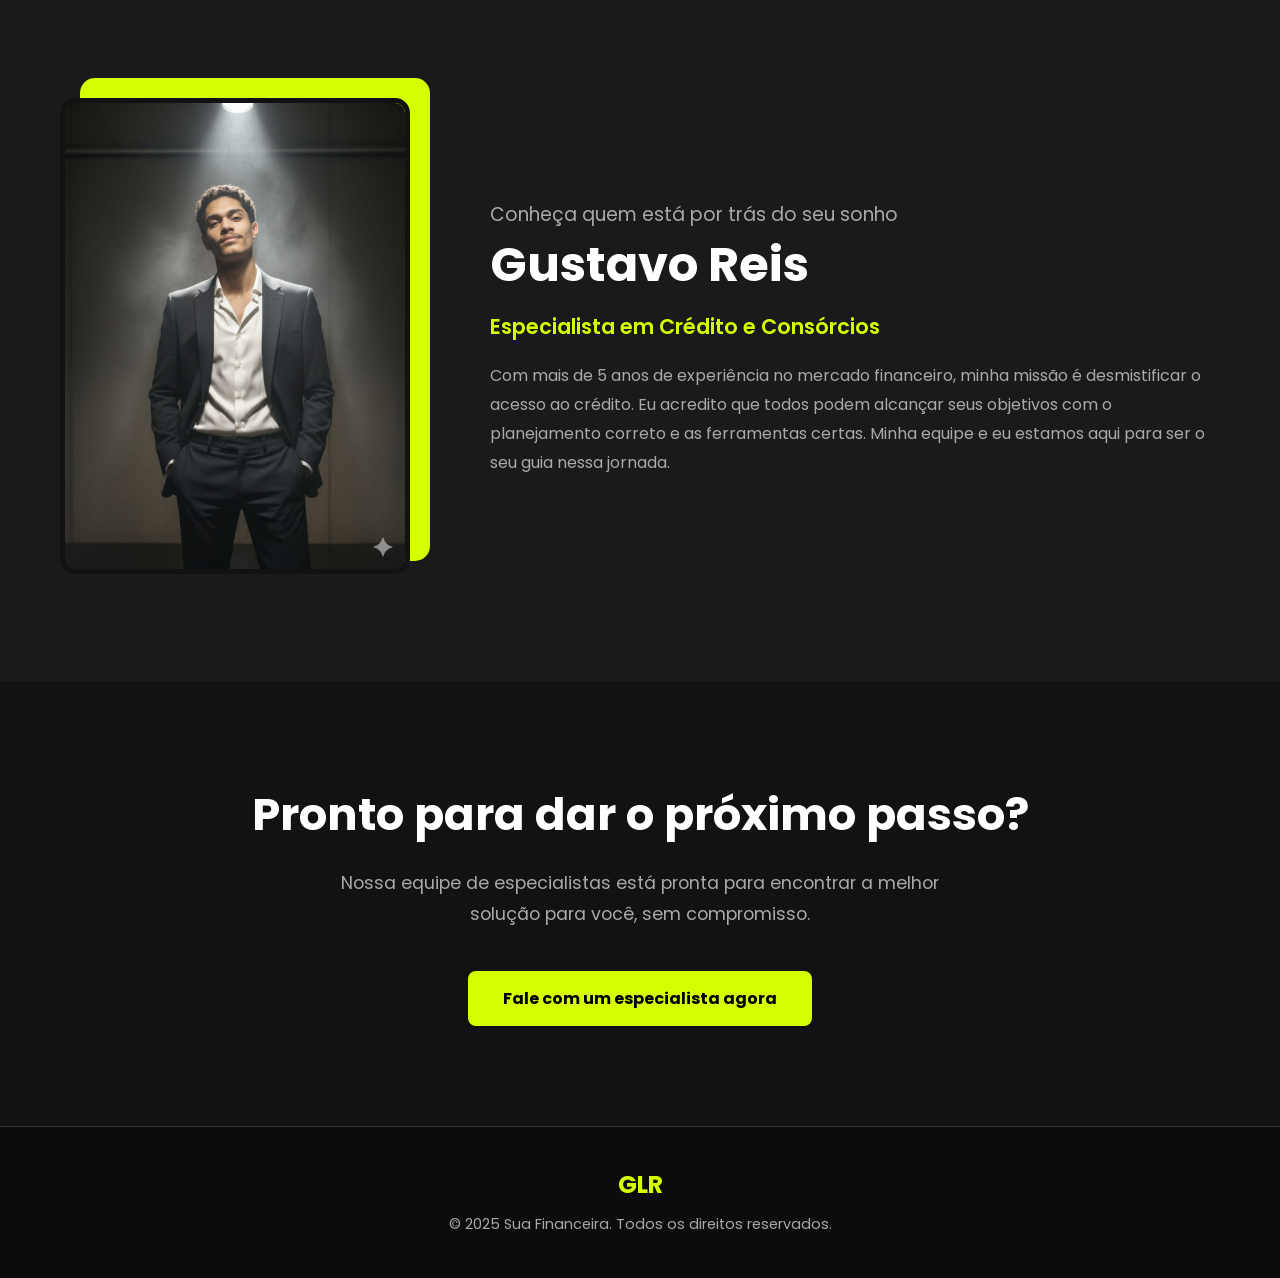
==== commit b459194e: "atualizao" ====
--- a/index.html
+++ b/index.html
@@ -10,10 +10,10 @@
 <body>
     <header>
         <div class="container">
-            <h1 class="logo">GLR</h1>
+            <a href="index.html" class="logo">GLR</a>
             <nav>
                 <a href="#sobre-nos">A Empresa</a>
-                <a href="#cartas-disponiveis">Cartas de Crédito</a>
+                <a href="cartas.html">Cartas de Crédito</a>
                 <a href="#como-funciona">Como Funciona</a>
                 <a href="#vantagens">Vantagens</a>
                 <a href="login.html" class="cta-button-small">Login</a>
@@ -53,28 +53,28 @@
             <div class="container">
                 <h2>Como Funciona a Operação de Cartas Contempladas</h2>
                 <div class="timeline">
-                    <div class="timeline-item">
-                        <div class="timeline-content">
-                            <h3>1. Análise e Escolha</h3>
-                            <p>O primeiro passo é entender seu objetivo. Nossa equipe analisa suas necessidades para encontrar uma carta de crédito já contemplada no valor exato que você precisa, seja para um imóvel, carro ou outro bem.</p>
-                        </div>
-                    </div>
-                    <div class="timeline-item">
-                        <div class="timeline-content">
-                            <h3>2. Verificação e Segurança</h3>
-                            <p>Realizamos uma checagem completa da carta junto à administradora do consórcio. Verificamos a autenticidade, o valor do crédito, o saldo devedor e garantimos que não há nenhuma pendência. A segurança do cliente é nossa prioridade.</p>
-                        </div>
-                    </div>
-                    <div class="timeline-item">
-                        <div class="timeline-content">
-                            <h3>3. Transferência de Titularidade</h3>
-                            <p>Cuidamos de todo o processo burocrático para transferir a titularidade da carta para o seu nome. Este processo é formalizado em contrato e acompanhado de perto pela administradora, garantindo total legalidade.</p>
-                        </div>
-                    </div>
-                    <div class="timeline-item">
-                        <div class="timeline-content">
-                            <h3>4. Liberação e Compra</h3>
-                            <p>Com a carta em seu nome, o crédito está liberado! Você pode usar o valor para comprar seu bem à vista, o que lhe confere um enorme poder de negociação para conseguir descontos e fazer o melhor negócio possível.</p>
+                    <div class="timeline-item" data-step="1">
+                        <div class="timeline-content">
+                            <h3>Análise e Escolha</h3>
+                            <p>O primeiro passo é entender seu objetivo. Nossa equipe analisa suas necessidades para encontrar uma carta de crédito já contemplada no valor exato que você precisa.</p>
+                        </div>
+                    </div>
+                    <div class="timeline-item" data-step="2">
+                        <div class="timeline-content">
+                            <h3>Verificação e Segurança</h3>
+                            <p>Realizamos uma checagem completa da carta junto à administradora do consórcio, garantindo a autenticidade e a segurança da operação.</p>
+                        </div>
+                    </div>
+                    <div class="timeline-item" data-step="3">
+                        <div class="timeline-content">
+                            <h3>Transferência de Titularidade</h3>
+                            <p>Cuidamos de todo o processo burocrático para transferir a titularidade da carta para o seu nome de forma legal e transparente.</p>
+                        </div>
+                    </div>
+                    <div class="timeline-item" data-step="4">
+                        <div class="timeline-content">
+                            <h3>Liberação e Compra</h3>
+                            <p>Com a carta em seu nome, o crédito é liberado para você comprar seu bem à vista, o que lhe dá um enorme poder de negociação.</p>
                         </div>
                     </div>
                 </div>
@@ -88,17 +88,17 @@
                     <div class="vantagem-card">
                         <i class="fa-solid fa-rocket"></i>
                         <h3>Agilidade e Rapidez</h3>
-                        <p>Esqueça a incerteza dos sorteios ou a necessidade de dar lances altos. Com a carta contemplada, o acesso ao crédito é praticamente imediato após a transferência.</p>
+                        <p>Esqueça a incerteza dos sorteios. Com a carta contemplada, o acesso ao crédito é praticamente imediato após a transferência.</p>
                     </div>
                     <div class="vantagem-card">
                         <i class="fa-solid fa-hand-holding-dollar"></i>
                         <h3>Economia Inteligente</h3>
-                        <p>Diferente dos financiamentos, o consórcio não tem juros, apenas uma taxa de administração muito menor. Isso resulta em uma economia significativa ao final do plano.</p>
+                        <p>Diferente dos financiamentos, o consórcio não tem juros, apenas uma taxa de administração muito menor, gerando grande economia.</p>
                     </div>
                     <div class="vantagem-card">
                         <i class="fa-solid fa-shield-halved"></i>
                         <h3>Segurança Jurídica Total</h3>
-                        <p>Nossa operação é 100% amparada pela Lei dos Consórcios. Todo o processo é documentado e validado pela administradora, oferecendo total segurança.</p>
+                        <p>Nossa operação é 100% amparada pela Lei dos Consórcios. Todo o processo é validado pela administradora, oferecendo total segurança.</p>
                     </div>
                 </div>
             </div>
@@ -125,58 +125,34 @@
                             <option value="0-100000">Até R$100.000</option>
                             <option value="100001-200000">R$100.001 a R$200.000</option>
                             <option value="200001-500000">R$200.001 a R$500.000</option>
-                            <option value="500001-1000000">Acima de R$500.000</option>
+                            <option value="500001-">Acima de R$500.000</option>
                         </select>
                     </div>
                 </div>
 
                 <div id="cartas-disponiveis-grid">
                     <div class="carta-card" data-tipo="veiculo" data-valor="85000">
-                        <div class="carta-card-header">
-                            <i class="fa-solid fa-car"></i>
-                            <h3>Veículo</h3>
-                        </div>
+                        <div class="carta-card-header"><i class="fa-solid fa-car"></i><h3>Veículo</h3></div>
                         <p class="credito">Crédito: R$ 85.000,00</p>
-                        <div class="carta-card-body">
-                            <p><strong>Entrada:</strong> R$ 25.000,00</p>
-                            <p><strong>Parcelas:</strong> 72x R$ 1.150,00</p>
-                        </div>
+                        <div class="carta-card-body"><p><strong>Entrada:</strong> R$ 25.000,00</p><p><strong>Parcelas:</strong> 72x R$ 1.150,00</p></div>
                         <a href="#contato" class="cta-button">Tenho Interesse</a>
                     </div>
                     <div class="carta-card" data-tipo="imovel" data-valor="350000">
-                        <div class="carta-card-header">
-                            <i class="fa-solid fa-house"></i>
-                            <h3>Imóvel</h3>
-                        </div>
+                        <div class="carta-card-header"><i class="fa-solid fa-house"></i><h3>Imóvel</h3></div>
                         <p class="credito">Crédito: R$ 350.000,00</p>
-                        <div class="carta-card-body">
-                            <p><strong>Entrada:</strong> R$ 70.000,00</p>
-                            <p><strong>Parcelas:</strong> 180x R$ 2.400,00</p>
-                        </div>
+                        <div class="carta-card-body"><p><strong>Entrada:</strong> R$ 70.000,00</p><p><strong>Parcelas:</strong> 180x R$ 2.400,00</p></div>
                         <a href="#contato" class="cta-button">Tenho Interesse</a>
                     </div>
                     <div class="carta-card" data-tipo="imovel" data-valor="600000">
-                        <div class="carta-card-header">
-                            <i class="fa-solid fa-house"></i>
-                            <h3>Imóvel</h3>
-                        </div>
+                        <div class="carta-card-header"><i class="fa-solid fa-house"></i><h3>Imóvel</h3></div>
                         <p class="credito">Crédito: R$ 600.000,00</p>
-                        <div class="carta-card-body">
-                            <p><strong>Entrada:</strong> R$ 120.000,00</p>
-                            <p><strong>Parcelas:</strong> 200x R$ 3.950,00</p>
-                        </div>
+                        <div class="carta-card-body"><p><strong>Entrada:</strong> R$ 120.000,00</p><p><strong>Parcelas:</strong> 200x R$ 3.950,00</p></div>
                         <a href="#contato" class="cta-button">Tenho Interesse</a>
                     </div>
                      <div class="carta-card" data-tipo="veiculo" data-valor="150000">
-                        <div class="carta-card-header">
-                            <i class="fa-solid fa-car"></i>
-                            <h3>Veículo</h3>
-                        </div>
+                        <div class="carta-card-header"><i class="fa-solid fa-car"></i><h3>Veículo</h3></div>
                         <p class="credito">Crédito: R$ 150.000,00</p>
-                        <div class="carta-card-body">
-                            <p><strong>Entrada:</strong> R$ 45.000,00</p>
-                            <p><strong>Parcelas:</strong> 80x R$ 1.980,00</p>
-                        </div>
+                        <div class="carta-card-body"><p><strong>Entrada:</strong> R$ 45.000,00</p><p><strong>Parcelas:</strong> 80x R$ 1.980,00</p></div>
                         <a href="#contato" class="cta-button">Tenho Interesse</a>
                     </div>
                 </div>
@@ -189,21 +165,21 @@
                 <h2>O que nossos clientes dizem</h2>
                 <div class="depoimentos-grid">
                     <div class="depoimento-card">
-                        <img src="https://via.placeholder.com/100x100?text=Cliente+1" alt="Foto do Cliente">
+                        <img src="img/1.png" alt="Foto do Cliente">
                         <p class="depoimento-texto">"O processo foi muito mais rápido do que eu imaginava. Em menos de 15 dias, eu estava com o crédito na mão para comprar meu apartamento. Recomendo demais!"</p>
-                        <h4 class="depoimento-nome">Juliana Silva</h4>
+                        <h4 class="depoimento-nome">Anselmo de Souza</h4>
                         <p class="depoimento-objetivo">Conquistou: Imóvel</p>
                     </div>
                     <div class="depoimento-card">
-                        <img src="https://via.placeholder.com/100x100?text=Cliente+2" alt="Foto do Cliente">
-                        <p class="depoimento-texto">"A assessoria do Ricardo foi fundamental. Ele me explicou cada detalhe e me deu a segurança que eu precisava para fechar negócio. Consegui meu carro novo sem juros!"</p>
-                        <h4 class="depoimento-nome">Marcos Andrade</h4>
+                        <img src="img/2.png" alt="Foto do Cliente">
+                        <p class="depoimento-texto">"A assessoria do Gustavo foi fundamental. Ele me explicou cada detalhe e me deu a segurança que eu precisava para fechar negócio. Consegui meu carro novo sem juros!"</p>
+                        <h4 class="depoimento-nome">Henrique Guerra</h4>
                         <p class="depoimento-objetivo">Conquistou: Veículo</p>
                     </div>
                     <div class="depoimento-card">
-                        <img src="https://via.placeholder.com/100x100?text=Cliente+3" alt="Foto do Cliente">
+                        <img src="img/3.png" alt="Foto do Cliente">
                         <p class="depoimento-texto">"Transparência e agilidade. A equipe cuidou de toda a burocracia e tornou meu sonho da casa própria uma realidade. Sou muito grato por todo o suporte."</p>
-                        <h4 class="depoimento-nome">Fernanda Costa</h4>
+                        <h4 class="depoimento-nome">Gabriele Ramos</h4>
                         <p class="depoimento-objetivo">Conquistou: Imóvel</p>
                     </div>
                 </div>
@@ -249,7 +225,7 @@
             <div class="container especialista-content">
                 <div class="especialista-image">
                     <div class="image-background-shape"></div>
-                    <img src="img/eu1.jpeg" alt="Especialista Ricardo Alves">
+                    <img src="img/eu1.jpeg" alt="Especialista Gustavo Reis">
                 </div>
                 <div class="especialista-text">
                     <h3>Conheça quem está por trás do seu sonho</h3>
--- a/style.css
+++ b/style.css
@@ -7,7 +7,7 @@
     --cor-destaque: #D4FF00; /* Verde-Lima Vibrante */
     --cor-texto-principal: #FFFFFF;
     --cor-texto-secundario: #A9A9A9;
-    --cor-borda: #d0cbcb;
+    --cor-borda: #333333; /* Borda um pouco mais visível */
     --fonte-principal: 'Poppins', sans-serif;
 }
 
@@ -26,6 +26,7 @@
     font-family: var(--fonte-principal);
     background-color: var(--cor-fundo);
     color: var(--cor-texto-principal);
+    overflow-x: hidden; /* Previne scroll horizontal */
 }
 
 .container {
@@ -39,7 +40,7 @@
 }
 
 h2 {
-    font-size: 2.5rem;
+    font-size: 2.8rem;
     text-align: center;
     margin-bottom: 20px;
 }
@@ -48,12 +49,13 @@
     text-align: center;
     color: var(--cor-texto-secundario);
     max-width: 600px;
-    margin: 0 auto 50px auto;
+    margin: 0 auto 60px auto;
+    font-size: 1.1rem;
 }
 
 p {
     color: var(--cor-texto-secundario);
-    line-height: 1.7;
+    line-height: 1.8;
 }
 
 section {
@@ -69,15 +71,16 @@
     border-radius: 8px;
     text-decoration: none;
     font-weight: 700;
-    transition: transform 0.3s ease, box-shadow 0.3s ease;
+    transition: transform 0.3s ease, box-shadow 0.3s ease, background-color 0.3s ease;
     text-align: center;
     border: none;
     cursor: pointer;
 }
 
 .cta-button:hover {
-    transform: translateY(-5px);
-    box-shadow: 0 10px 20px rgba(212, 255, 0, 0.2);
+    transform: translateY(-5px) scale(1.05);
+    box-shadow: 0 10px 25px rgba(212, 255, 0, 0.25);
+    background-color: #e2ff4a;
 }
 
 .cta-button-small {
@@ -88,12 +91,13 @@
     border-radius: 8px;
     text-decoration: none;
     font-weight: 600;
-    transition: background-color 0.3s, color 0.3s;
+    transition: background-color 0.3s, color 0.3s, transform 0.3s;
 }
 
 .cta-button-small:hover {
     background-color: var(--cor-destaque);
     color: #000;
+    transform: scale(1.05);
 }
 
 
@@ -102,10 +106,15 @@
     padding: 20px 0;
     position: sticky;
     top: 0;
-    background-color: rgba(18, 18, 18, 0.8);
-    backdrop-filter: blur(10px);
-    z-index: 100;
+    background-color: rgba(18, 18, 18, 0.85);
+    backdrop-filter: blur(12px);
+    z-index: 1000;
     border-bottom: 1px solid var(--cor-borda);
+    transition: padding 0.3s ease;
+}
+
+header.scrolled {
+    padding: 15px 0;
 }
 
 header .container {
@@ -118,6 +127,7 @@
     font-size: 1.8rem;
     color: var(--cor-destaque);
     text-decoration: none;
+    font-weight: 700;
 }
 
 header nav {
@@ -131,59 +141,118 @@
     text-decoration: none;
     font-weight: 400;
     transition: color 0.3s;
+    position: relative;
+    padding-bottom: 5px;
+}
+
+header nav a:not(.cta-button-small)::after {
+    content: '';
+    position: absolute;
+    width: 0;
+    height: 2px;
+    bottom: 0;
+    left: 0;
+    background-color: var(--cor-destaque);
+    transition: width 0.3s ease-in-out;
+}
+
+header nav a:not(.cta-button-small):hover::after {
+    width: 100%;
 }
 
 header nav a:not(.cta-button-small):hover {
-    color: var(--cor-destaque);
+    color: var(--cor-texto-principal);
 }
 
 /* SEÇÃO HERÓI */
 #hero {
     padding: 80px 0;
+    overflow: hidden;
 }
 .hero-content { display: flex; align-items: center; justify-content: space-between; gap: 50px; }
 .hero-text { flex: 1; }
-.hero-text .subtitle { color: var(--cor-destaque); font-weight: 700; letter-spacing: 1px; margin-bottom: 15px; }
-.hero-text h1 { font-size: 3.5rem; line-height: 1.2; margin-bottom: 20px; }
-.hero-text p { font-size: 1.1rem; margin-bottom: 30px; }
-.hero-image { flex: 0.8; }
-.hero-image img { width: 100%; border-radius: 15px; }
+.hero-text .subtitle { color: var(--cor-destaque); font-weight: 700; letter-spacing: 1.5px; margin-bottom: 15px; }
+.hero-text h1 { font-size: 3.8rem; line-height: 1.2; margin-bottom: 25px; }
+.hero-text p { font-size: 1.2rem; margin-bottom: 40px; max-width: 500px; }
+.hero-image { flex: 0.8; position: relative; }
+.hero-image img { 
+    width: 100%; 
+    border-radius: 15px;
+    box-shadow: 0 20px 40px rgba(0,0,0,0.5);
+    transition: transform 0.3s ease;
+}
+.hero-image:hover img {
+    transform: scale(1.03);
+}
+
+/* SEÇÃO SOBRE NÓS */
+.sobre-nos-content { display: flex; align-items: center; gap: 60px; }
+.sobre-nos-text { flex: 1; }
+.sobre-nos-image { flex: 1; }
+.sobre-nos-image img { width: 100%; border-radius: 15px; }
+
+
+/* SEÇÃO COMO FUNCIONA (LINHA DO TEMPO) */
+.timeline { position: relative; max-width: 800px; margin: 50px auto; }
+.timeline::after { content: ''; position: absolute; width: 3px; background-color: var(--cor-borda); top: 0; bottom: 0; left: 50%; margin-left: -1.5px; border-radius: 3px; }
+.timeline-item { padding: 10px 40px; position: relative; width: 50%; }
+.timeline-item:nth-child(odd) { left: 0; padding-right: 60px; text-align: right; }
+.timeline-item:nth-child(even) { left: 50%; padding-left: 60px; text-align: left; }
+.timeline-item::after { content: attr(data-step); font-weight: 700; display: flex; align-items: center; justify-content: center; position: absolute; width: 40px; height: 40px; background-color: var(--cor-fundo); border: 3px solid var(--cor-destaque); color: var(--cor-destaque); top: 25px; border-radius: 50%; z-index: 1; }
+.timeline-item:nth-child(odd)::after { right: -20px; }
+.timeline-item:nth-child(even)::after { left: -20px; }
+.timeline-content { padding: 30px; background-color: var(--cor-fundo-card); border: 1px solid var(--cor-borda); border-radius: 12px; transition: transform 0.3s, box-shadow 0.3s; }
+.timeline-content:hover { transform: translateY(-5px); box-shadow: 0 10px 20px rgba(0,0,0,0.3); }
+.timeline-content h3 { margin-bottom: 10px; color: var(--cor-destaque); font-size: 1.4rem; }
+
+/* SEÇÃO VANTAGENS */
+.vantagens-grid-detalhada { display: grid; grid-template-columns: repeat(auto-fit, minmax(320px, 1fr)); gap: 30px; }
+.vantagem-card { background-color: var(--cor-fundo-card); border: 1px solid var(--cor-borda); border-radius: 15px; padding: 40px; text-align: center; transition: transform 0.3s, border-color 0.3s; }
+.vantagem-card:hover { transform: translateY(-10px); border-color: var(--cor-destaque); }
+.vantagem-card i { font-size: 3.5rem; color: var(--cor-destaque); margin-bottom: 25px; transition: transform 0.3s; }
+.vantagem-card:hover i { transform: scale(1.1); }
+.vantagem-card h3 { font-size: 1.6rem; margin-bottom: 15px; }
 
 
 /* SEÇÃO CARTAS DISPONÍVEIS */
-.filtros-container {
+.filtros {
     display: flex;
     justify-content: center;
-    gap: 30px;
+    gap: 20px;
     margin-bottom: 50px;
     flex-wrap: wrap;
-}
-.filtro-item {
+    background-color: var(--cor-fundo-card);
+    padding: 20px;
+    border-radius: 12px;
+    border: 1px solid var(--cor-borda);
+}
+.filtro-grupo {
     display: flex;
     flex-direction: column;
 }
-.filtro-item label {
+.filtro-grupo label {
     margin-bottom: 10px;
     color: var(--cor-texto-secundario);
     font-size: 0.9rem;
 }
-.filtro-item select {
-    background-color: var(--cor-fundo-card);
+.filtro-grupo select {
+    background-color: var(--cor-fundo);
     color: var(--cor-texto-principal);
     border: 1px solid var(--cor-borda);
     border-radius: 8px;
-    padding: 10px 15px;
+    padding: 12px 18px;
     font-family: var(--fonte-principal);
     font-size: 1rem;
-}
-.filtro-item select:focus {
+    cursor: pointer;
+}
+.filtro-grupo select:focus {
     outline: none;
     border-color: var(--cor-destaque);
 }
 
-.cartas-grid {
+#cartas-disponiveis-grid {
     display: grid;
-    grid-template-columns: repeat(auto-fit, minmax(320px, 1fr));
+    grid-template-columns: repeat(auto-fit, minmax(340px, 1fr));
     gap: 30px;
 }
 .carta-card {
@@ -191,217 +260,77 @@
     border: 1px solid var(--cor-borda);
     border-radius: 15px;
     padding: 30px;
-    transition: transform 0.3s, border-color 0.3s;
+    transition: transform 0.3s, box-shadow 0.3s, border-color 0.3s;
     display: flex;
     flex-direction: column;
 }
 .carta-card:hover {
-    transform: translateY(-5px);
+    transform: translateY(-10px);
     border-color: var(--cor-destaque);
-}
-.carta-header {
-    display: flex;
-    justify-content: space-between;
+    box-shadow: 0 15px 30px rgba(0,0,0,0.4);
+}
+.carta-card-header {
+    display: flex;
     align-items: center;
+    gap: 15px;
     margin-bottom: 20px;
     border-bottom: 1px solid var(--cor-borda);
     padding-bottom: 15px;
 }
-.carta-header h3 {
-    margin: 0;
-}
-.carta-header span {
-    background-color: var(--cor-borda);
-    padding: 5px 10px;
-    border-radius: 5px;
-    font-size: 0.8rem;
-    font-weight: 600;
-}
-.carta-body {
-    flex-grow: 1;
-}
-.credito-valor {
-    font-size: 2.2rem;
-    font-weight: 700;
-    color: var(--cor-destaque);
-    margin-bottom: 20px;
-}
-.carta-detalhes p {
-    margin-bottom: 8px;
-    font-size: 1rem;
-    color: var(--cor-texto-principal);
-}
-.carta-detalhes p strong {
-    color: var(--cor-texto-secundario);
-}
-.cta-button-card {
-    display: block;
-    background-color: var(--cor-destaque);
-    color: #000;
-    padding: 12px;
-    border-radius: 8px;
-    text-decoration: none;
-    font-weight: 700;
-    text-align: center;
-    margin-top: 20px;
-}
+.carta-card-header i { font-size: 1.8rem; color: var(--cor-destaque); }
+.carta-card-header h3 { margin: 0; }
+.carta-card-body { flex-grow: 1; }
+.credito { font-size: 1.1rem; color: var(--cor-texto-secundario); margin-bottom: 15px; }
+.credito-valor { font-size: 2.5rem; font-weight: 700; color: var(--cor-destaque); margin-bottom: 20px; }
+.carta-card p { margin-bottom: 8px; font-size: 1rem; color: var(--cor-texto-principal); }
+.carta-card p strong { color: var(--cor-texto-secundario); font-weight: 400; }
+.carta-card .cta-button { width: 100%; margin-top: 20px; }
 .carta-card.hidden { display: none; }
-#nenhuma-carta { text-align: center; margin-top: 40px; }
+#nenhuma-carta { text-align: center; margin-top: 40px; font-size: 1.2rem; }
 #nenhuma-carta.hidden { display: none; }
 
 
-/* SEÇÃO COMO FUNCIONA (LINHA DO TEMPO) */
-.timeline { position: relative; max-width: 800px; margin: 0 auto; }
-.timeline::after { content: ''; position: absolute; width: 2px; background-color: var(--cor-borda); top: 0; bottom: 0; left: 50%; margin-left: -1px; }
-.timeline-item { padding: 10px 40px; position: relative; width: 50%; }
-.timeline-item:nth-child(odd) { left: 0; padding-right: 60px; text-align: right; }
-.timeline-item:nth-child(even) { left: 50%; padding-left: 60px; text-align: left; }
-.timeline-item::after { content: ''; position: absolute; width: 20px; height: 20px; background-color: var(--cor-fundo); border: 3px solid var(--cor-destaque); top: 25px; border-radius: 50%; z-index: 1; }
-.timeline-item:nth-child(odd)::after { right: -10px; }
-.timeline-item:nth-child(even)::after { left: -10px; }
-.timeline-content { padding: 20px; background-color: var(--cor-fundo-card); border: 1px solid var(--cor-borda); border-radius: 8px; }
-.timeline-content h3 { margin-bottom: 10px; color: var(--cor-destaque); }
-
-/* SEÇÃO VANTAGENS */
-.vantagens-grid-detalhada { display: grid; grid-template-columns: repeat(auto-fit, minmax(320px, 1fr)); gap: 30px; }
-.vantagem-card { background-color: var(--cor-fundo-card); border: 1px solid var(--cor-borda); border-radius: 15px; padding: 40px; text-align: center; transition: transform 0.3s; }
-.vantagem-card:hover { transform: translateY(-5px); }
-.vantagem-card i { font-size: 3rem; color: var(--cor-destaque); margin-bottom: 20px; }
-.vantagem-card h3 { font-size: 1.5rem; margin-bottom: 15px; }
-
-
-/* SEÇÃO DIFERENCIAIS */
-#diferenciais {
-    padding-bottom: 50px;
-}
-.diferenciais-timeline {
-    position: relative;
-    max-width: 800px;
-    margin: 50px auto 0;
-}
-.diferenciais-timeline::after {
-    content: '';
-    position: absolute;
-    width: 2px;
-    background-color: var(--cor-borda);
-    top: 0;
-    bottom: 0;
-    left: 50%;
-    margin-left: -1px;
-}
-.diferenciais-item {
-    padding: 10px 40px;
-    position: relative;
-    width: 50%;
-    margin: 30px 0;
-}
-.diferenciais-item:nth-child(odd) {
-    left: 0;
-    padding-right: 60px;
-}
-.diferenciais-item:nth-child(even) {
-    left: 50%;
-    padding-left: 60px;
-}
-.diferenciais-item::after {
-    content: '';
-    position: absolute;
-    width: 20px;
-    height: 20px;
-    background-color: var(--cor-fundo);
-    border: 3px solid var(--cor-destaque);
-    top: 50%;
-    transform: translateY(-50%);
-    border-radius: 50%;
-    z-index: 1;
-}
-.diferenciais-item:nth-child(odd)::after {
-    right: -10px;
-}
-.diferenciais-item:nth-child(even)::after {
-    left: -10px;
-}
-.diferenciais-content {
-    padding: 30px;
-    background-color: var(--cor-fundo-card);
-    border: 1px solid var(--cor-borda);
-    border-radius: 8px;
-    text-align: left;
-}
-.diferenciais-content i {
-    font-size: 2rem;
-    color: var(--cor-destaque);
-    margin-bottom: 15px;
-    display: block;
-}
-.diferenciais-content h3 {
-    margin-bottom: 10px;
-    color: var(--cor-texto-principal);
-}
-
+/* SEÇÃO DEPOIMENTOS */
+.depoimentos-grid { display: grid; grid-template-columns: repeat(auto-fit, minmax(320px, 1fr)); gap: 30px; }
+.depoimento-card { background-color: var(--cor-fundo-card); border: 1px solid var(--cor-borda); border-radius: 15px; padding: 30px; text-align: center; }
+.depoimento-card img { width: 80px; height: 80px; border-radius: 50%; object-fit: cover; margin-bottom: 20px; border: 3px solid var(--cor-destaque); }
+.depoimento-texto { font-style: italic; margin-bottom: 20px; }
+.depoimento-nome { font-size: 1.2rem; margin-bottom: 5px; color: var(--cor-texto-principal); }
+.depoimento-objetivo { color: var(--cor-destaque); font-weight: 600; }
+
+/* SEÇÃO FAQ */
+.faq-container { max-width: 800px; margin: 0 auto; }
+.faq-item { background-color: var(--cor-fundo-card); border: 1px solid var(--cor-borda); border-radius: 10px; margin-bottom: 15px; overflow: hidden; }
+.faq-pergunta { padding: 20px; cursor: pointer; display: flex; justify-content: space-between; align-items: center; font-weight: 600; font-size: 1.1rem; }
+.faq-pergunta i { transition: transform 0.3s ease; }
+.faq-item.active .faq-pergunta i { transform: rotate(180deg); }
+.faq-resposta { max-height: 0; overflow: hidden; transition: max-height 0.5s ease, padding 0.5s ease; }
+.faq-resposta p { padding: 0 20px 20px; border-top: 1px solid var(--cor-borda); margin-top: -1px; /* Evitar sobreposição de bordas */ }
 
 /* SEÇÃO ESPECIALISTA */
-#especialista {
-    background-color: var(--cor-fundo-card);
-}
-.especialista-content { display: flex; align-items: center; gap: 60px; }
+#especialista { background-color: var(--cor-fundo-card); overflow: hidden; }
+.especialista-content { display: flex; align-items: center; gap: 80px; }
 .especialista-image { position: relative; }
-.especialista-image img { border-radius: 50%; width: 350px; height: 350px; object-fit: cover; position: relative; z-index: 2; border: 5px solid var(--cor-fundo); }
-.image-background-shape { position: absolute; width: 350px; height: 350px; background-color: var(--cor-destaque); border-radius: 50%; top: -15px; left: 15px; z-index: 1; }
+.especialista-image img { border-radius: 15px; width: 350px; height: auto; object-fit: cover; position: relative; z-index: 2; border: 5px solid var(--cor-fundo); }
+.image-background-shape { position: absolute; width: 100%; height: 100%; background-color: var(--cor-destaque); border-radius: 15px; top: -20px; left: 20px; z-index: 1; transition: transform 0.4s ease; }
+.especialista-content:hover .image-background-shape { transform: translate(-10px, 10px); }
 .especialista-text h3 { color: var(--cor-texto-secundario); font-weight: 400; }
-.especialista-text h2 { font-size: 3rem; text-align: left; background: linear-gradient(90deg, var(--cor-texto-principal), var(--cor-texto-secundario)); -webkit-background-clip: text; -webkit-text-fill-color: transparent; margin: 0; }
-.especialista-text h4 { font-size: 1.2rem; color: var(--cor-destaque); margin-bottom: 20px; }
-
-/* NOVA SEÇÃO: POR QUE CONTRATAR */
-#por-que-contratar {
-    padding-top: 50px;
-}
-#por-que-contratar h2 {
-    margin-bottom: 50px;
-}
-.contratar-grid {
-    display: grid;
-    grid-template-columns: repeat(3, 1fr);
-    gap: 30px;
-}
-.contratar-card {
-    background-color: var(--cor-fundo-card);
-    border: 1px solid var(--cor-borda);
-    border-radius: 15px;
-    padding: 30px;
-    text-align: left;
-}
-.contratar-numero {
-    width: 40px;
-    height: 40px;
-    background-color: var(--cor-destaque);
-    color: #000;
-    font-weight: 700;
-    font-size: 1.2rem;
-    display: flex;
-    align-items: center;
-    justify-content: center;
-    border-radius: 8px;
-    margin-bottom: 20px;
-}
-.contratar-card p {
-    color: var(--cor-texto-secundario);
-}
+.especialista-text h2 { font-size: 3rem; text-align: left; margin: 0 0 10px 0; }
+.especialista-text h4 { font-size: 1.3rem; color: var(--cor-destaque); margin-bottom: 20px; font-weight: 600; }
 
 
 /* SEÇÃO CONTATO FINAL */
 #contato { text-align: center; }
-#contato p { max-width: 600px; margin: 20px auto 30px; }
+#contato p { max-width: 600px; margin: 20px auto 40px; font-size: 1.1rem; }
 
 /* FOOTER */
-footer { padding: 40px 0; border-top: 1px solid var(--cor-borda); text-align: center; }
+footer { padding: 40px 0; border-top: 1px solid var(--cor-borda); text-align: center; background-color: #0c0c0c; }
 footer .logo { font-size: 1.5rem; }
 footer p { font-size: 0.9rem; margin-top: 10px; }
 
 /* ANIMAÇÃO */
-.animate-on-scroll { opacity: 0; transform: translateY(30px); transition: opacity 0.8s ease-out, transform 0.8s ease-out; }
+.animate-on-scroll { opacity: 0; transform: translateY(40px); transition: opacity 0.8s ease-out, transform 0.8s ease-out; }
 .animate-on-scroll.visible { opacity: 1; transform: translateY(0); }
-
 
 /* ---- PÁGINA DE LOGIN ---- */
 .login-page {
@@ -432,6 +361,7 @@
     border-radius: 8px;
     color: var(--cor-texto-principal);
     font-size: 1rem;
+    transition: border-color 0.3s;
 }
 .input-group input:focus {
     outline: none;
@@ -446,37 +376,23 @@
 
 /* RESPONSIVIDADE */
 @media (max-width: 992px) {
-    h2 { font-size: 2rem; }
-    .hero-content, .especialista-content { flex-direction: column; text-align: center; }
-    .hero-image { max-width: 350px; margin-top: 40px; }
-    .hero-text h1 { font-size: 2.8rem; }
+    h2 { font-size: 2.2rem; }
+    .hero-content { flex-direction: column; text-align: center; }
+    .hero-image { max-width: 400px; margin-top: 40px; }
+    .hero-text h1 { font-size: 3rem; }
+    .hero-text p { margin-left: auto; margin-right: auto; }
+    .especialista-content { flex-direction: column; text-align: center; }
     .especialista-text h2 { text-align: center; }
     .especialista-image { margin-bottom: 40px; }
-    .contratar-grid {
-        grid-template-columns: repeat(2, 1fr);
-    }
+    .sobre-nos-content { flex-direction: column; }
+    .sobre-nos-image { margin-top: 40px; }
 }
 
 @media (max-width: 768px) {
-    .timeline::after { left: 10px; }
-    .timeline-item { width: 100%; padding-left: 50px; padding-right: 20px; text-align: left !important; }
+    .timeline::after { left: 20px; }
+    .timeline-item { width: 100%; padding-left: 70px; padding-right: 0; text-align: left !important; margin-bottom: 30px; }
     .timeline-item:nth-child(even) { left: 0; }
     .timeline-item::after { left: 0; }
-    
-    .diferenciais-timeline::after {
-        left: 10px;
-    }
-    .diferenciais-item,
-    .diferenciais-item:nth-child(even) {
-        width: 100%;
-        padding-left: 50px;
-        padding-right: 20px;
-        left: 0;
-    }
-    .diferenciais-item::after {
-        left: 0;
-    }
-    .contratar-grid {
-        grid-template-columns: 1fr;
-    }
+
+    header nav { display: none; /* Simplificação para o exemplo, idealmente seria um menu hamburguer */ }
 }
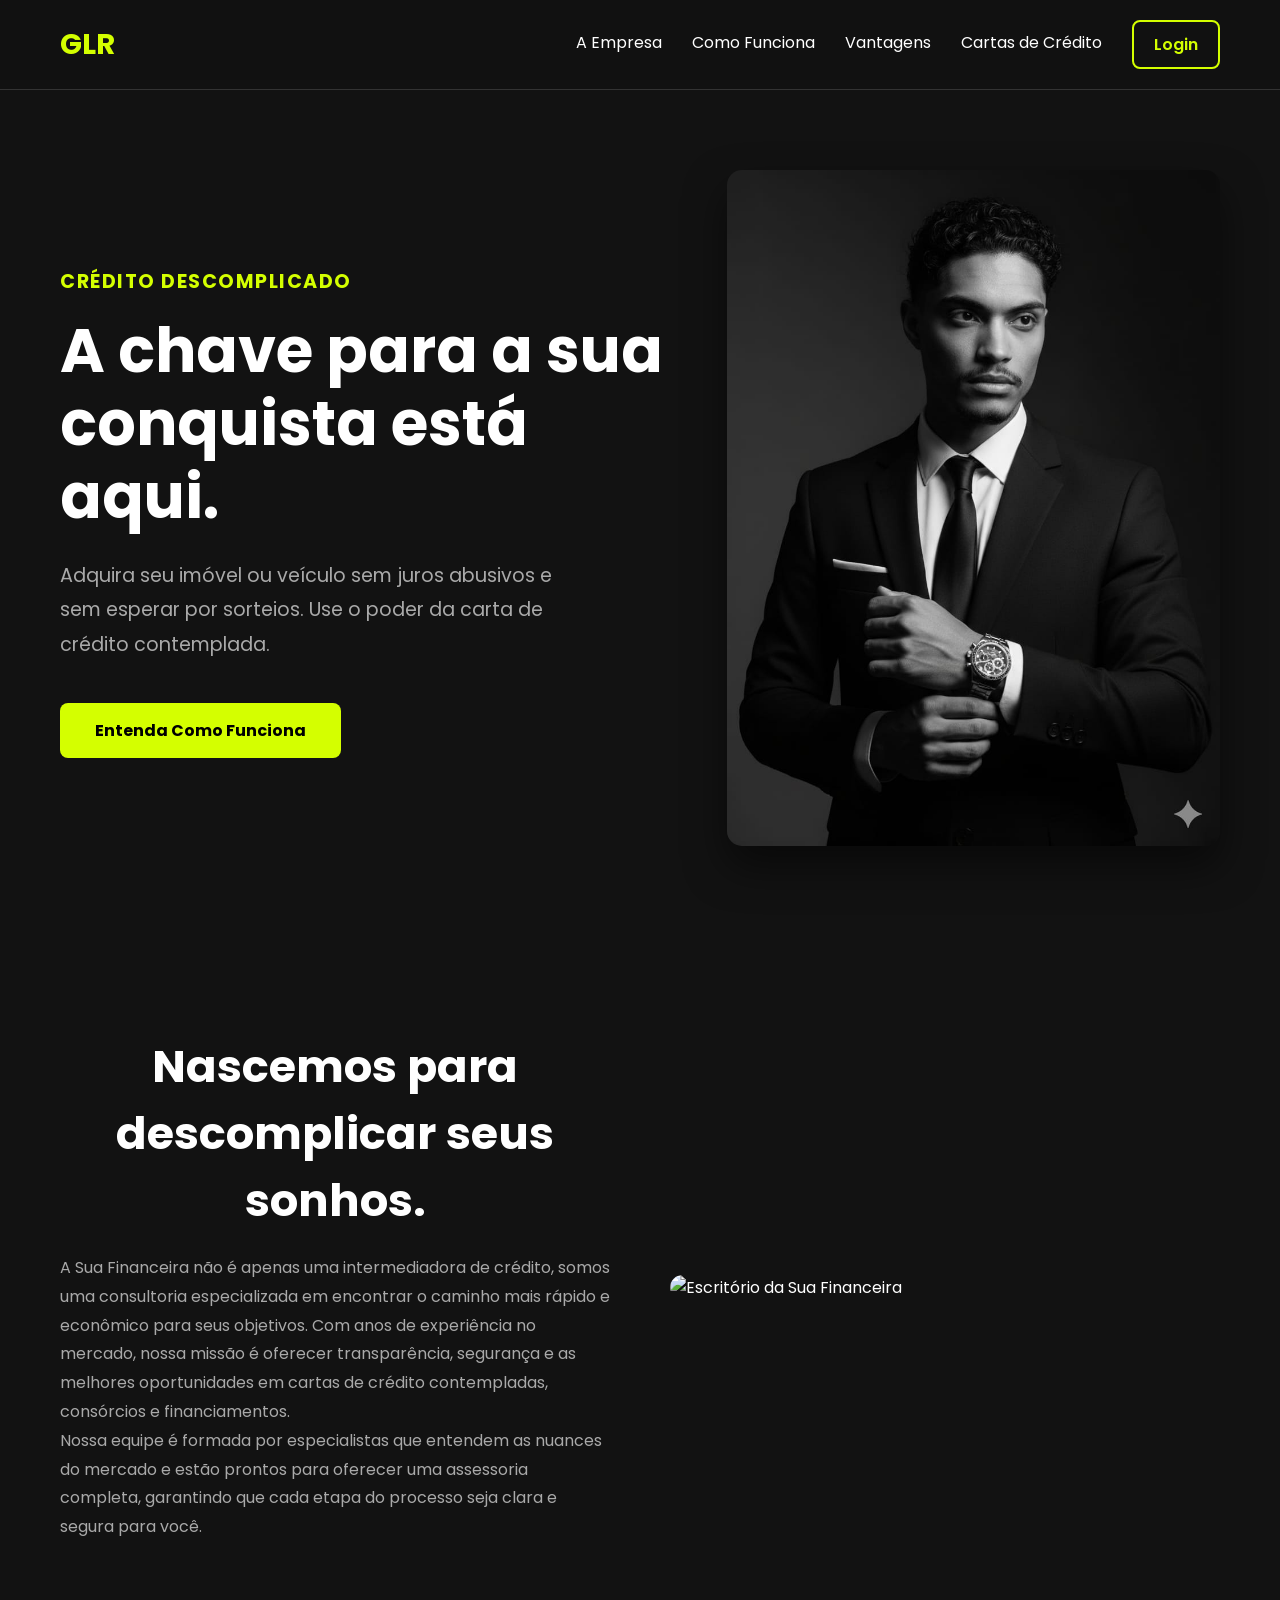
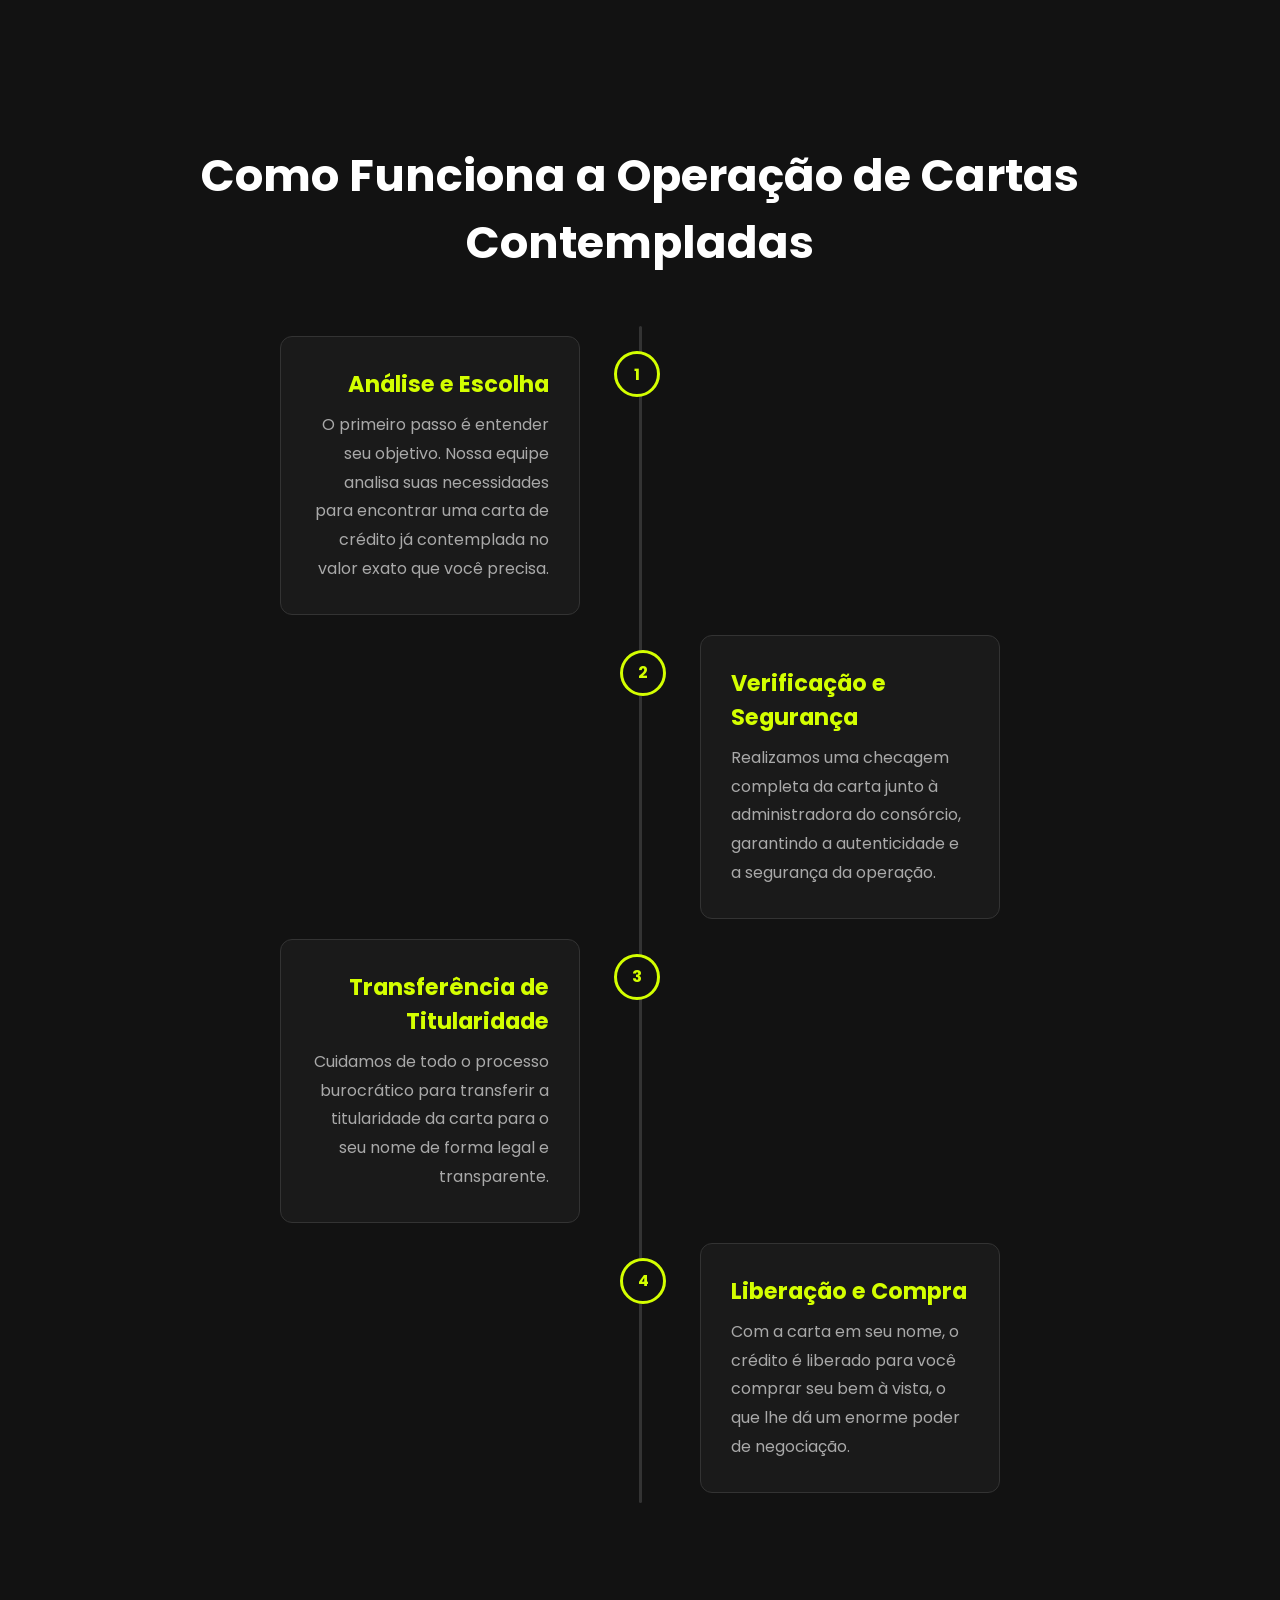
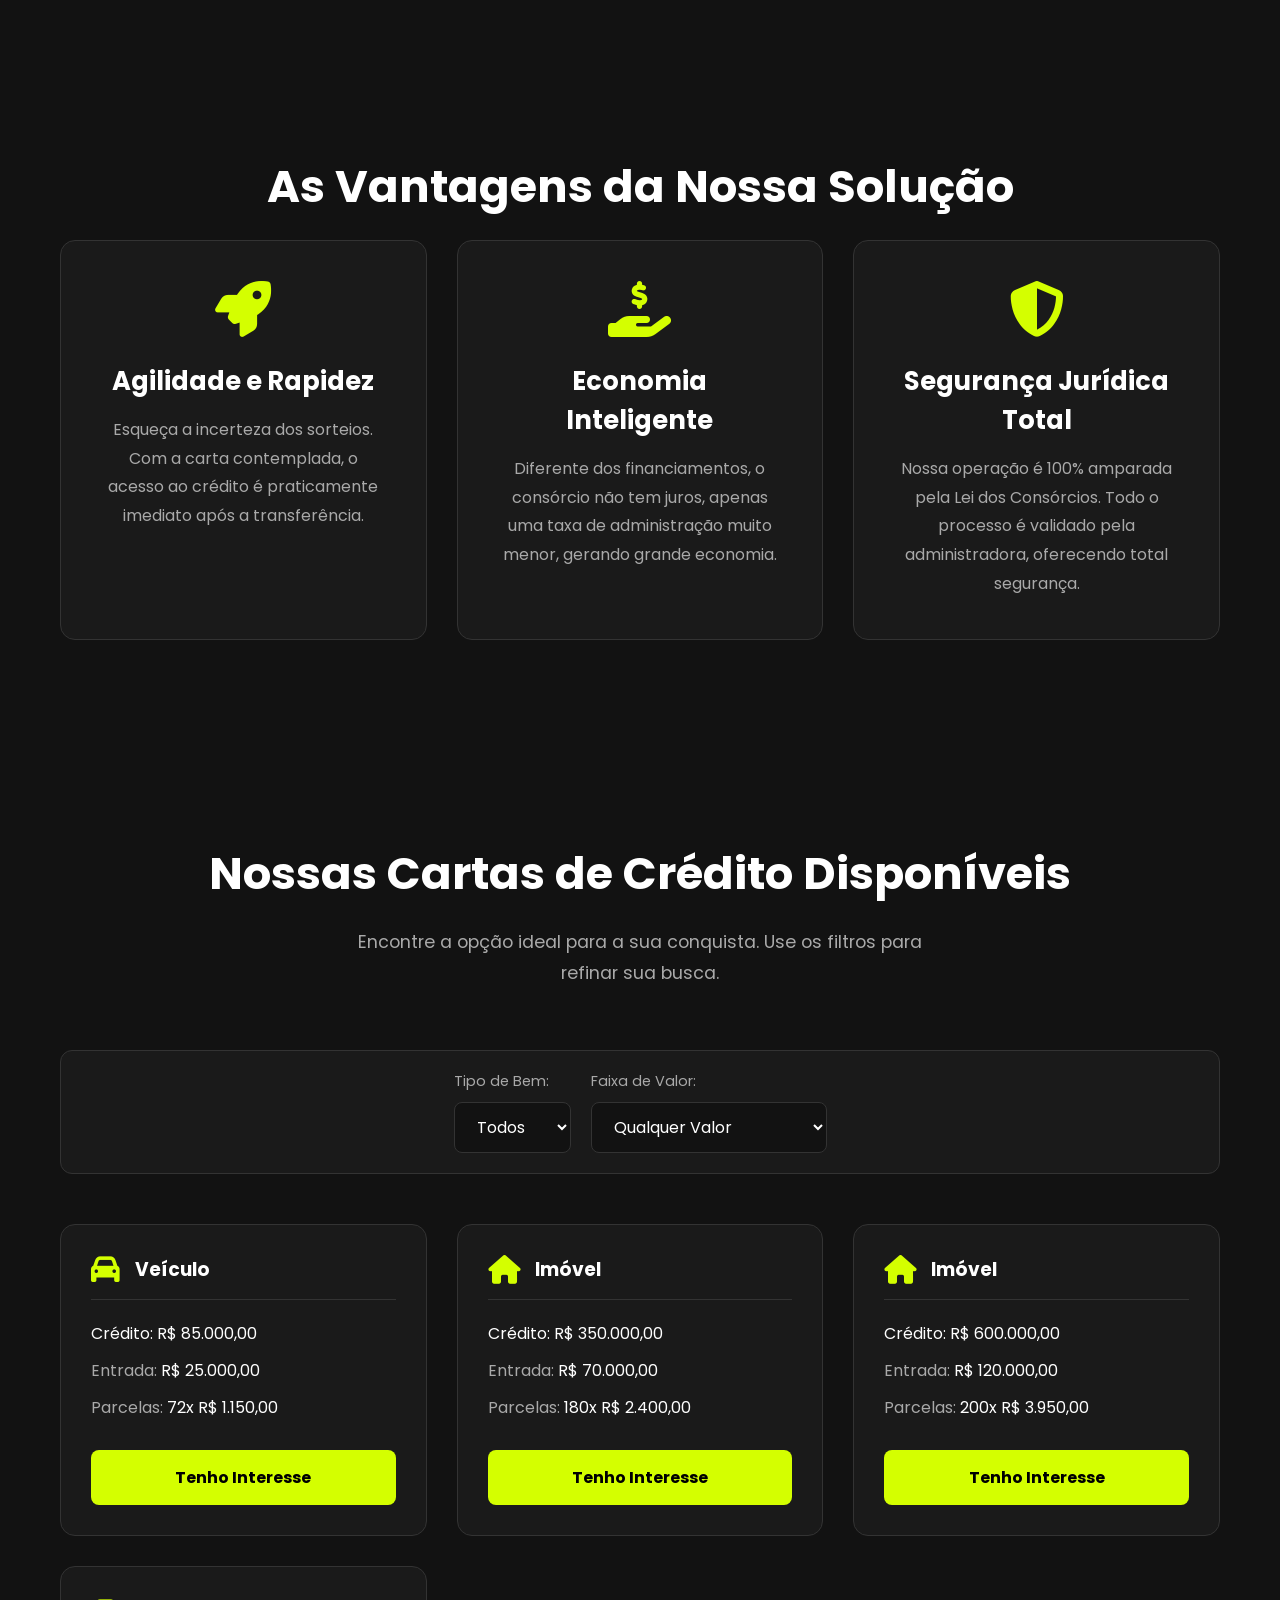
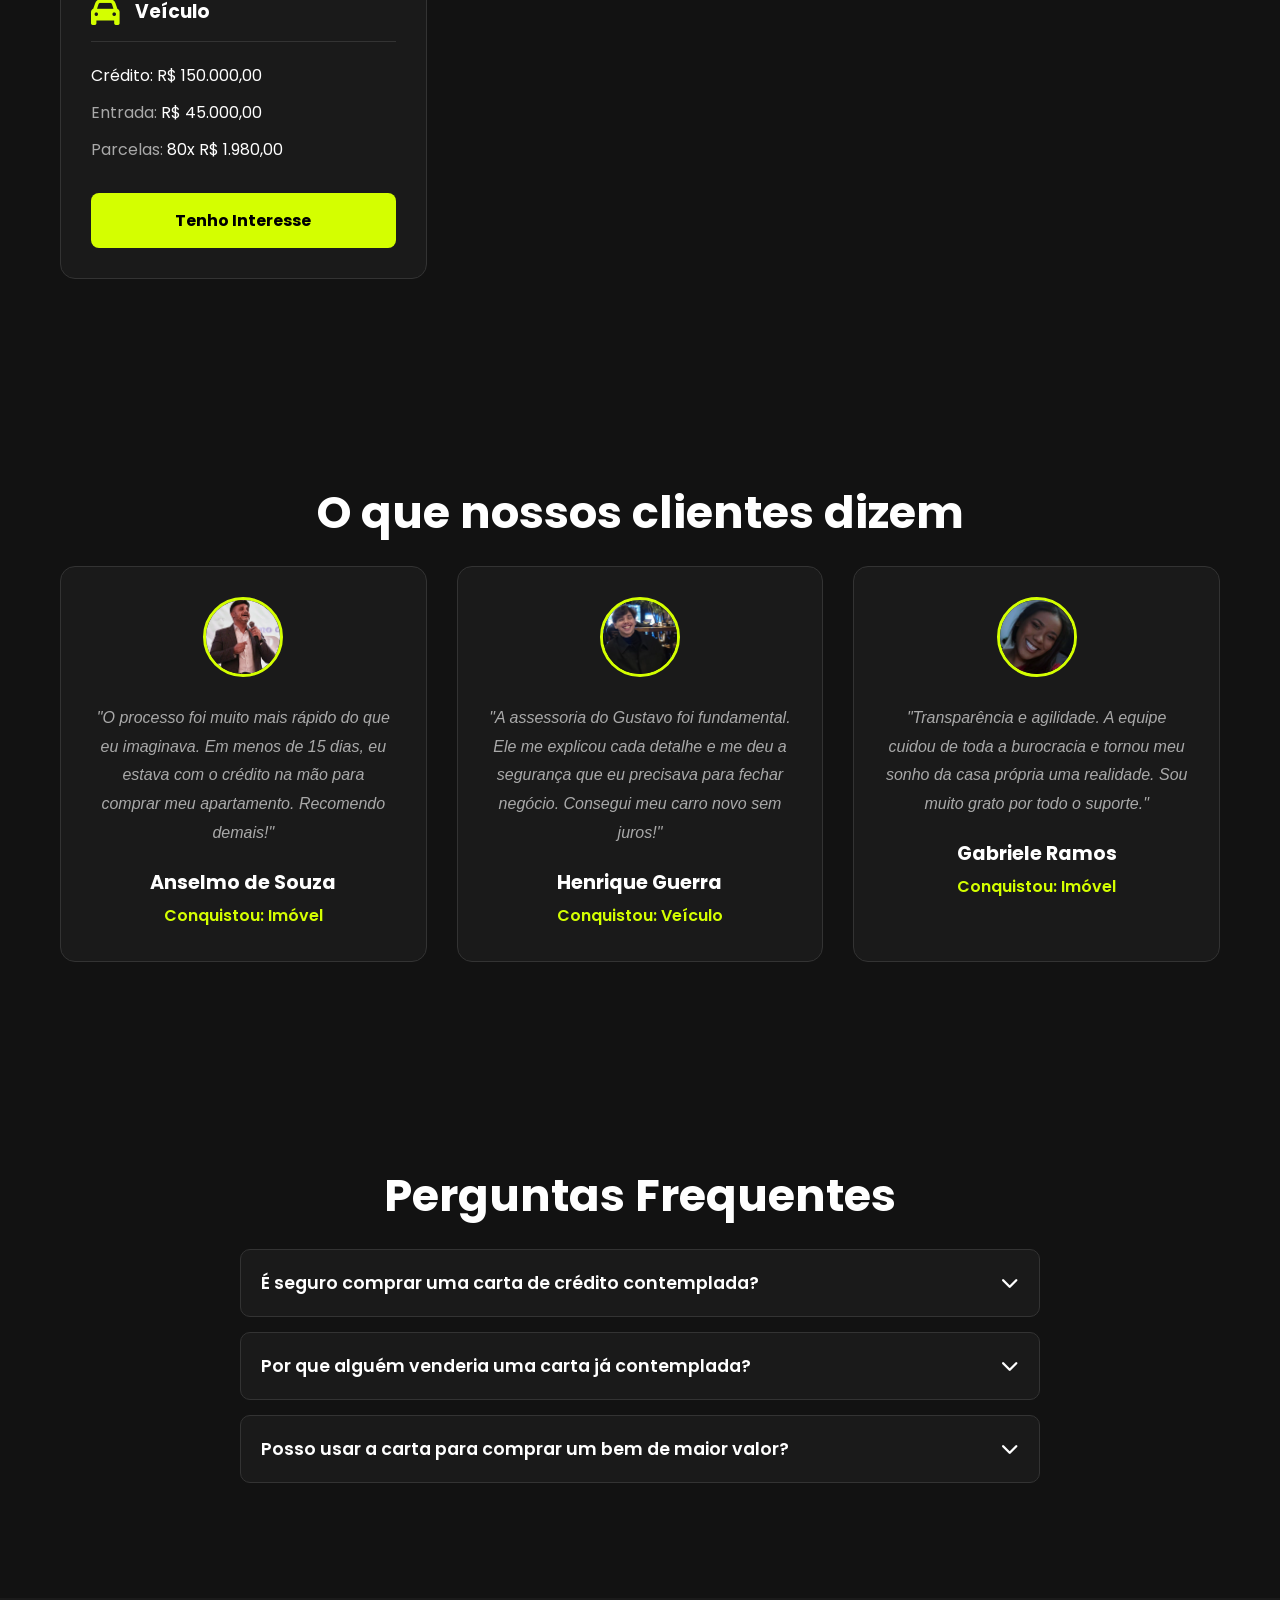
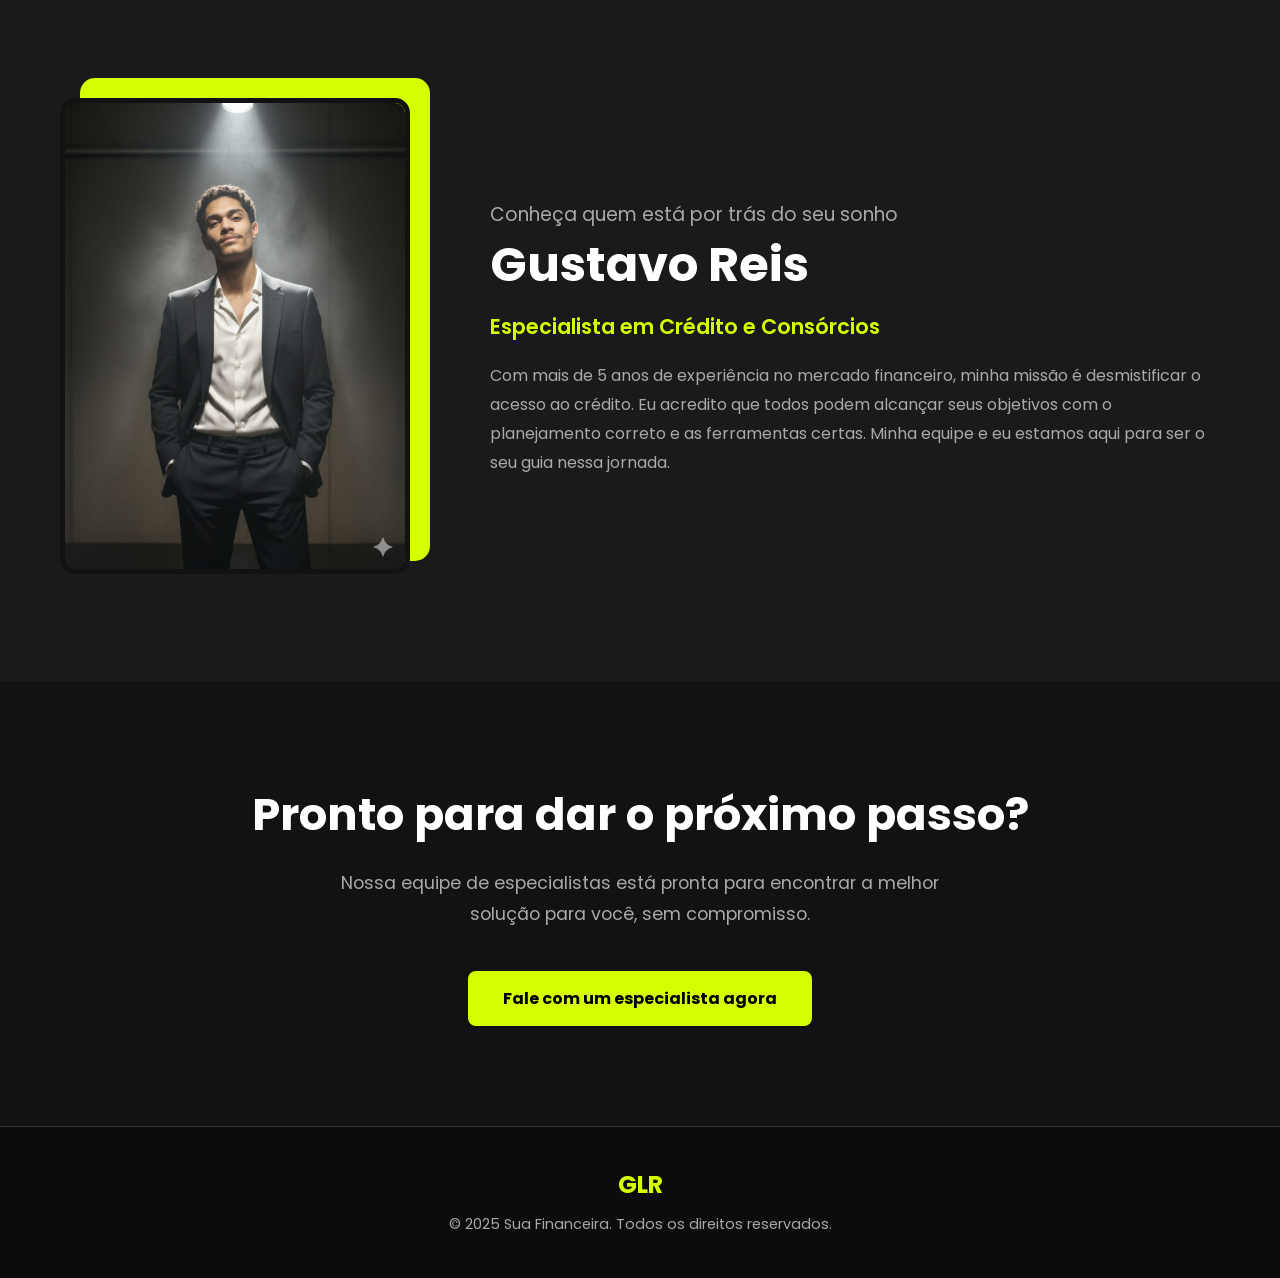
==== commit a2857858: "mudancas" ====
--- a/index.html
+++ b/index.html
@@ -13,9 +13,9 @@
             <a href="index.html" class="logo">GLR</a>
             <nav>
                 <a href="#sobre-nos">A Empresa</a>
-                <a href="cartas.html">Cartas de Crédito</a>
                 <a href="#como-funciona">Como Funciona</a>
                 <a href="#vantagens">Vantagens</a>
+                <a href="cartas.html">Cartas de Crédito</a>
                 <a href="login.html" class="cta-button-small">Login</a>
             </nav>
         </div>
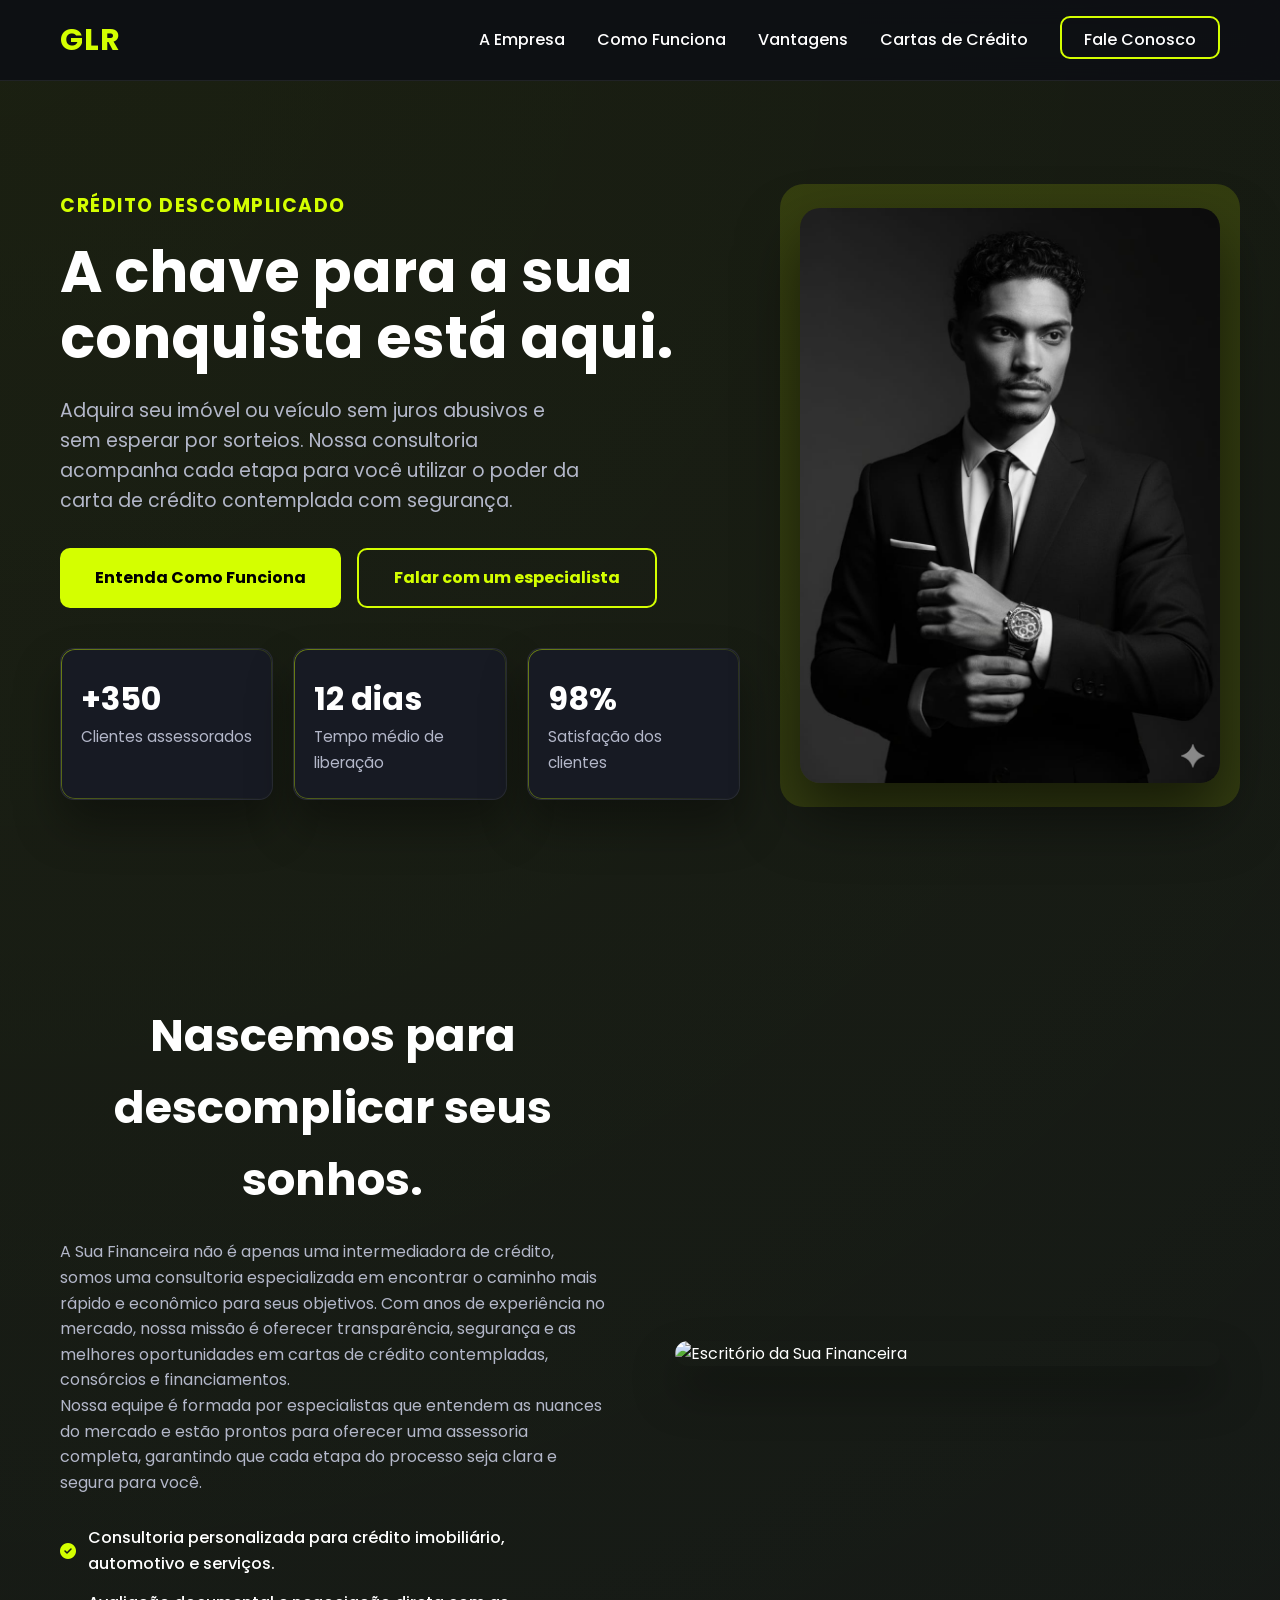
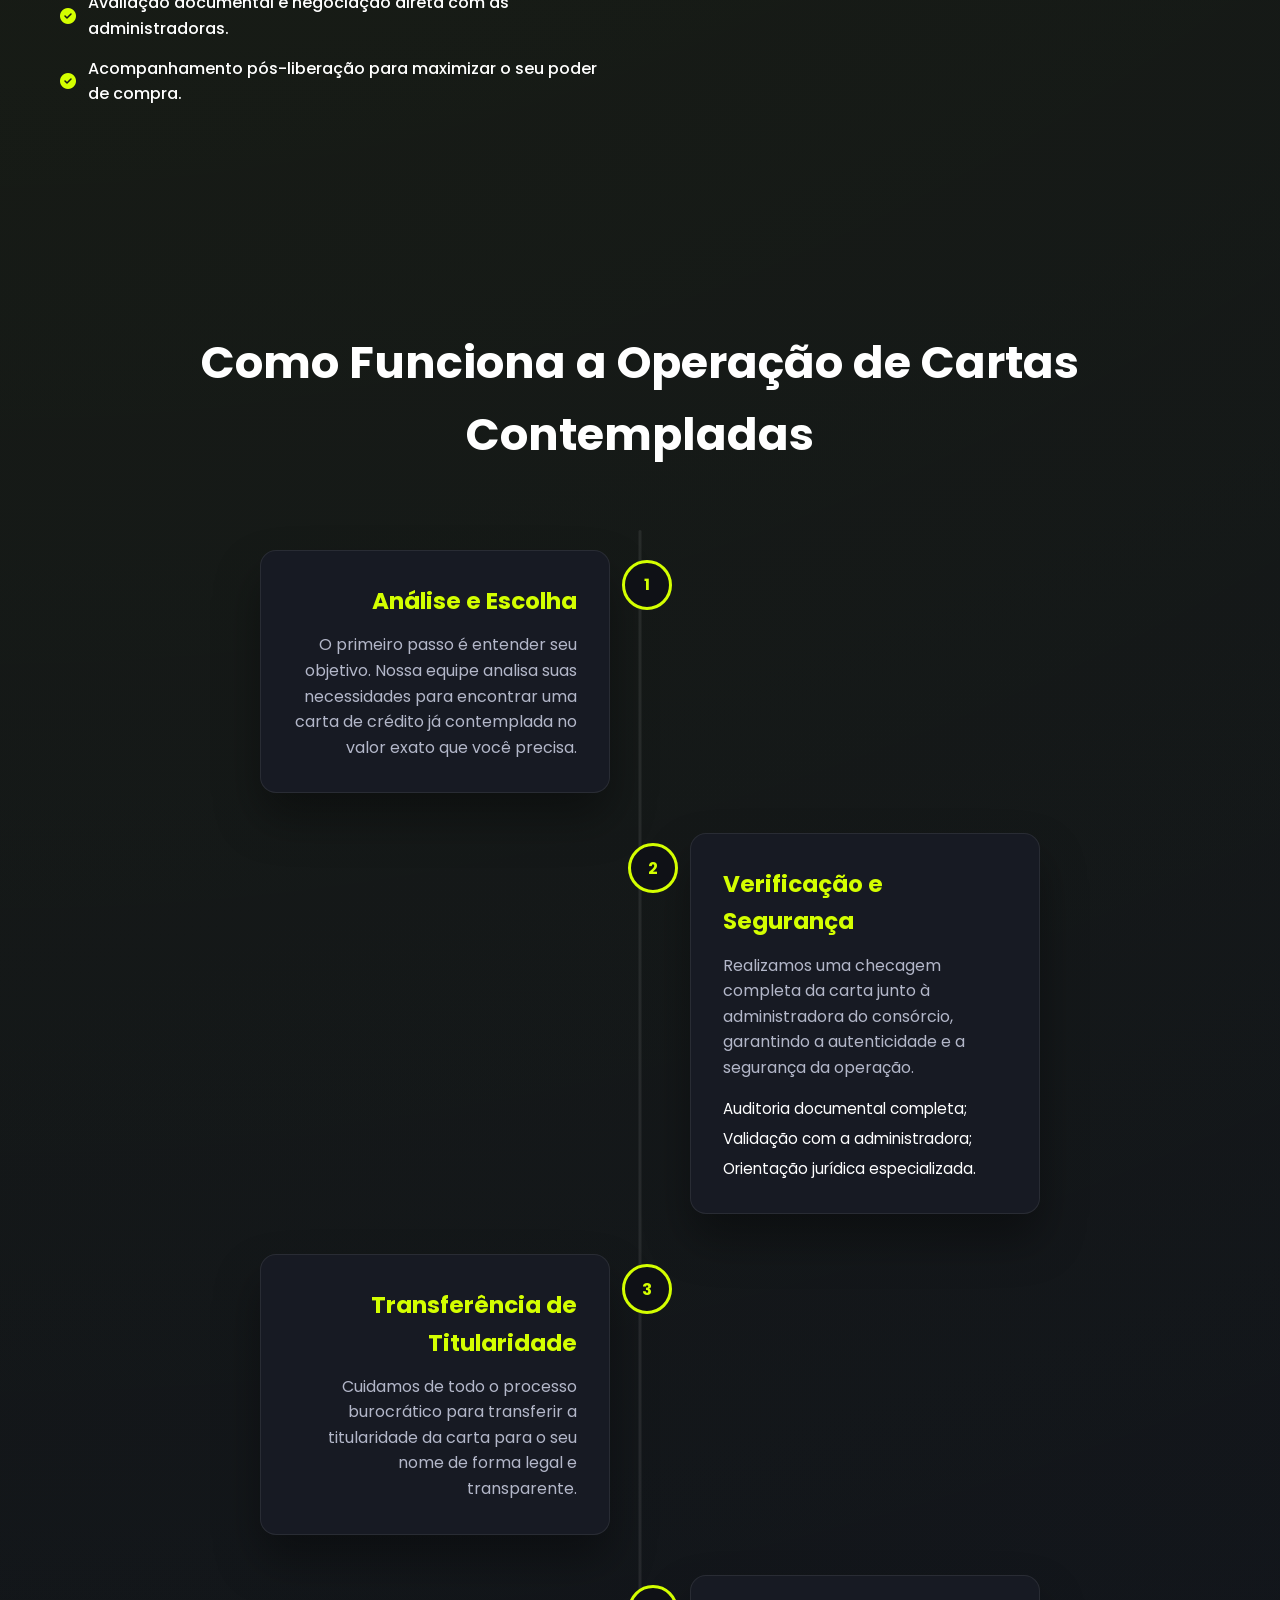
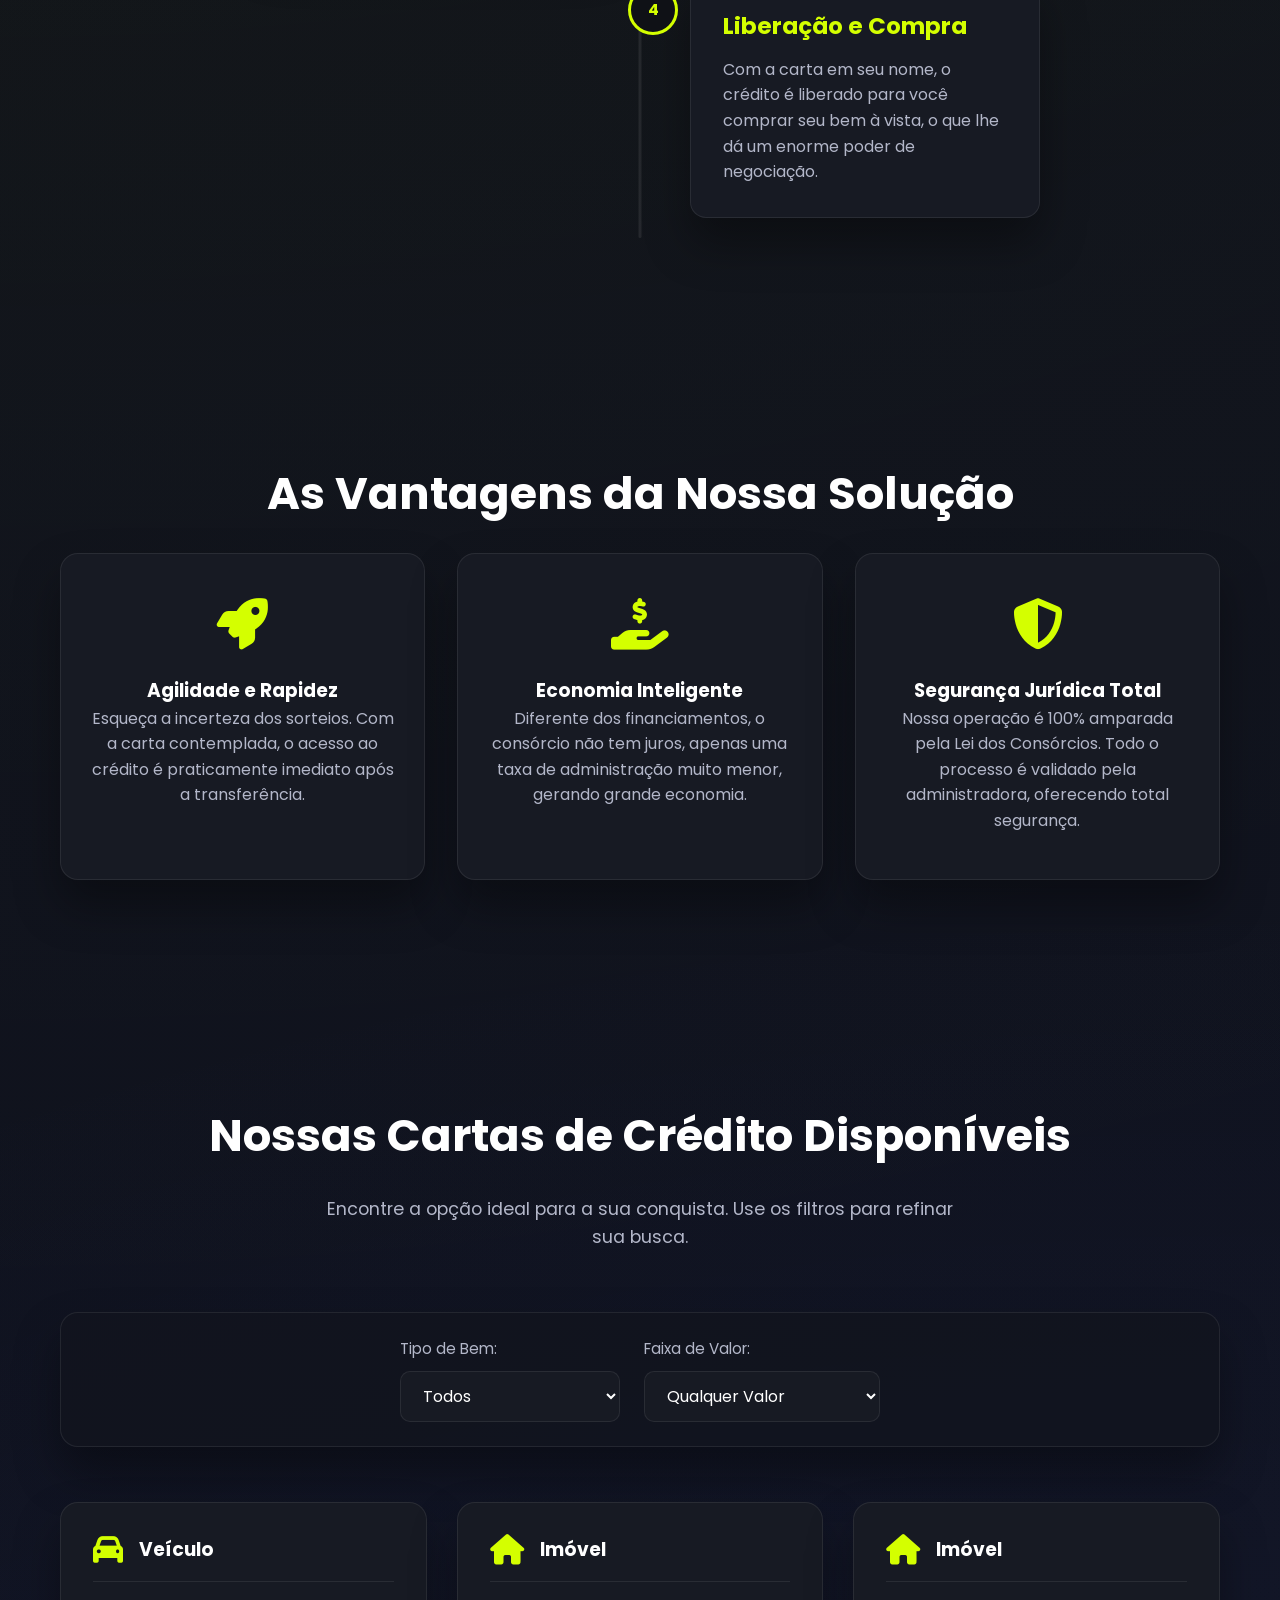
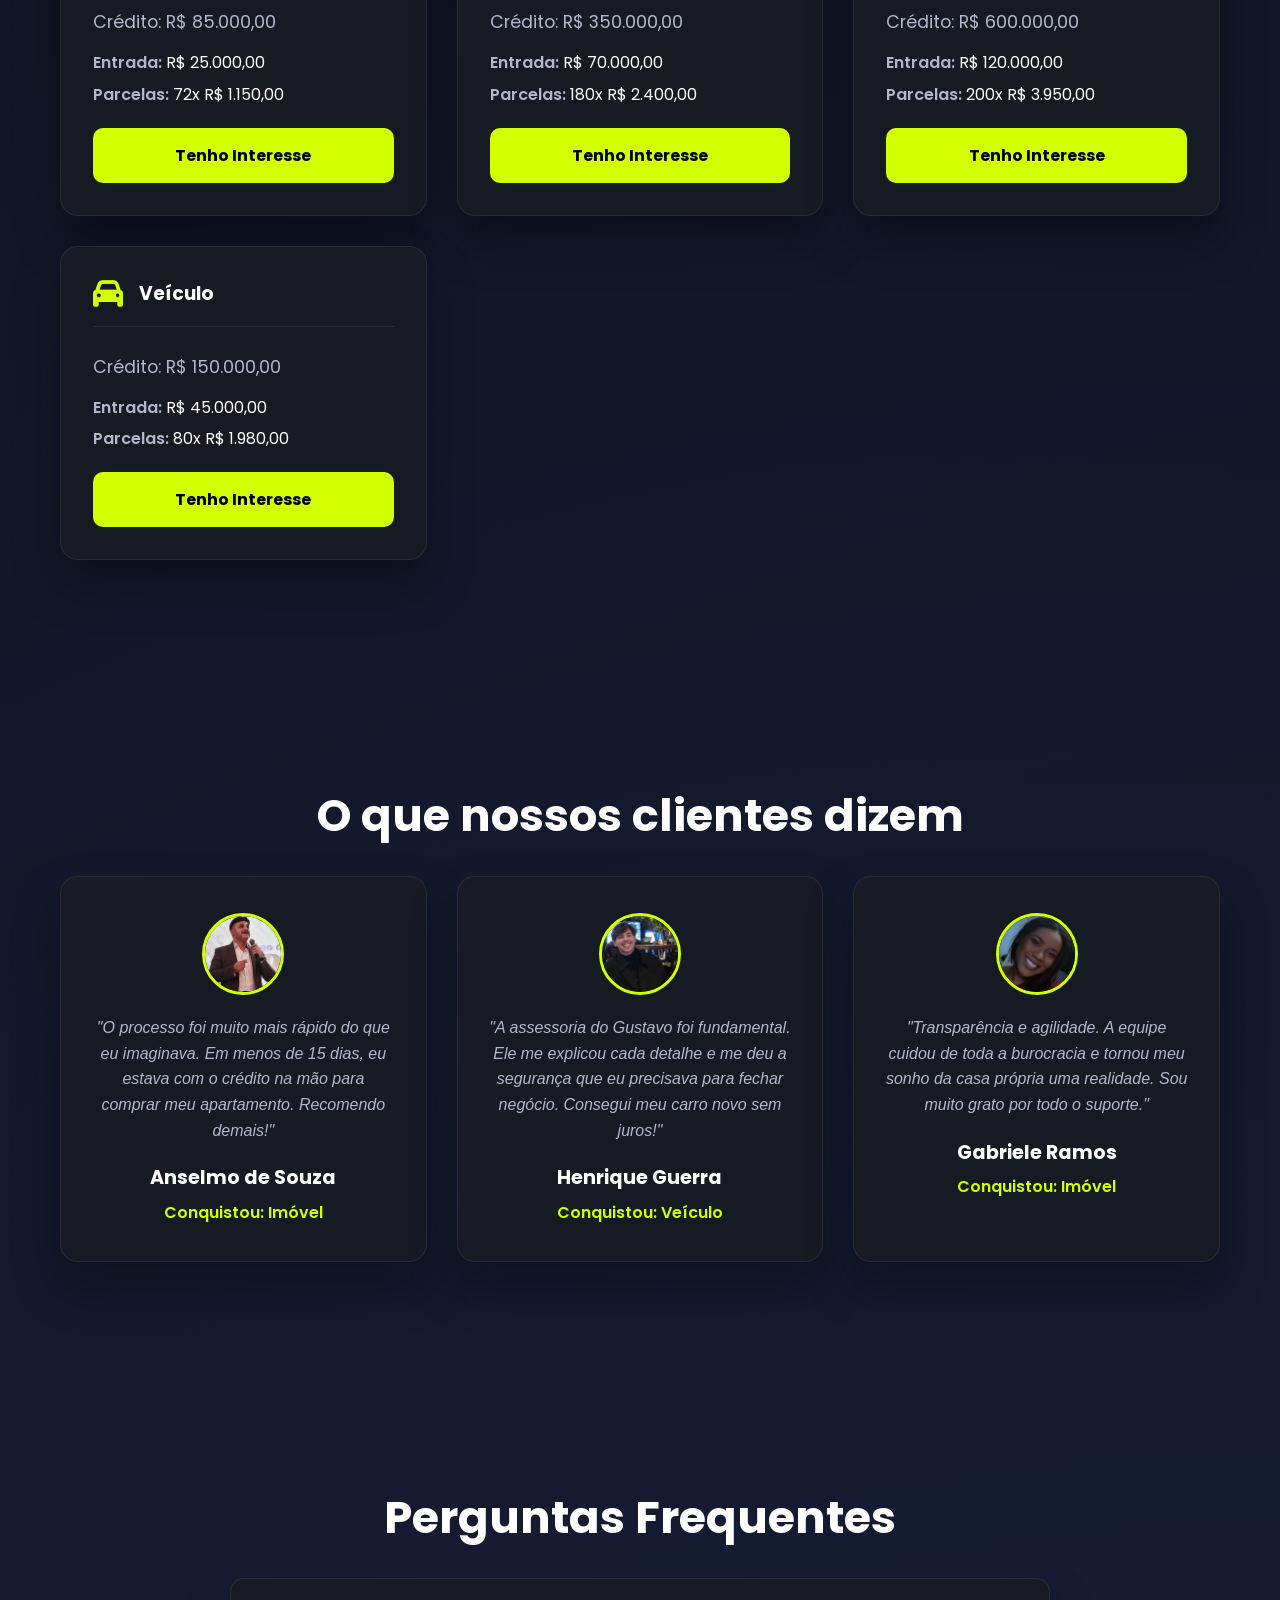
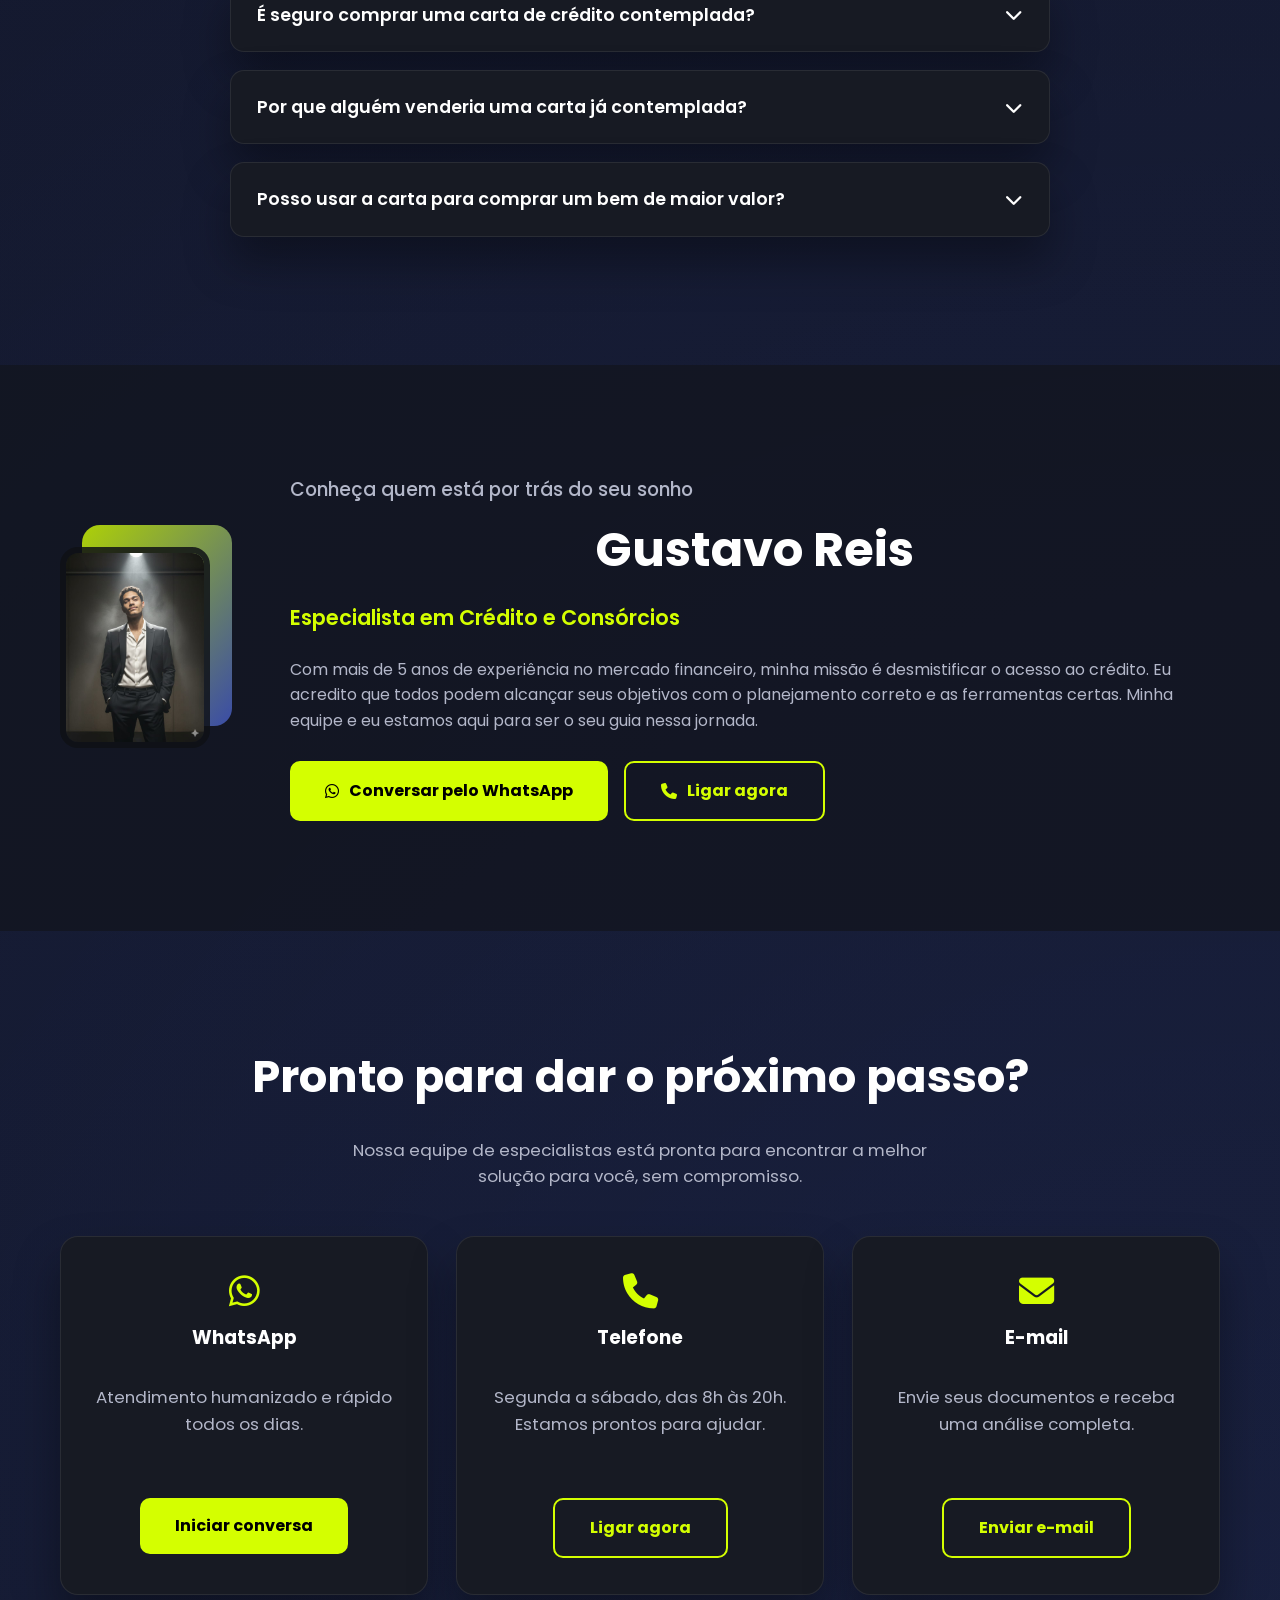
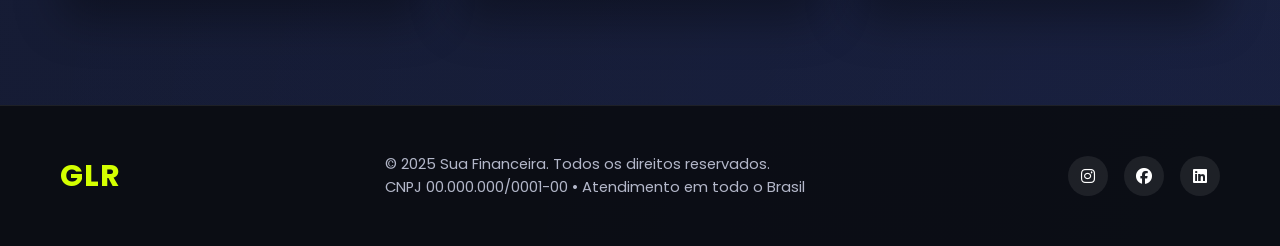
==== commit f641d6b3: "Revamp landing pages with responsive navigation and contact flow" ====
--- a/index.html
+++ b/index.html
@@ -3,20 +3,27 @@
 <head>
     <meta charset="UTF-8">
     <meta name="viewport" content="width=device-width, initial-scale=1.0">
+    <meta name="description" content="Cartas de crédito contempladas, consultoria financeira e atendimento especializado para você conquistar seu imóvel ou veículo.">
     <title>Sua Financeira - A Chave para sua Conquista</title>
     <link rel="stylesheet" href="style.css">
     <link rel="stylesheet" href="https://cdnjs.cloudflare.com/ajax/libs/font-awesome/6.4.2/css/all.min.css">
 </head>
 <body>
-    <header>
-        <div class="container">
-            <a href="index.html" class="logo">GLR</a>
-            <nav>
-                <a href="#sobre-nos">A Empresa</a>
-                <a href="#como-funciona">Como Funciona</a>
-                <a href="#vantagens">Vantagens</a>
-                <a href="cartas.html">Cartas de Crédito</a>
-                <a href="login.html" class="cta-button-small">Login</a>
+    <header class="main-header">
+        <div class="container header-content">
+            <a href="index.html" class="logo" aria-label="Início da GLR Financeira">GLR</a>
+            <button class="menu-toggle" type="button" aria-expanded="false" aria-controls="primary-navigation">
+                <span class="sr-only">Abrir menu</span>
+                <i class="fa-solid fa-bars"></i>
+            </button>
+            <nav id="primary-navigation" class="primary-nav" aria-label="Navegação principal">
+                <ul>
+                    <li><a href="#sobre-nos">A Empresa</a></li>
+                    <li><a href="#como-funciona">Como Funciona</a></li>
+                    <li><a href="#vantagens">Vantagens</a></li>
+                    <li><a href="cartas.html">Cartas de Crédito</a></li>
+                    <li><a href="#contato" class="cta-button-small">Fale Conosco</a></li>
+                </ul>
             </nav>
         </div>
     </header>
@@ -27,11 +34,28 @@
                 <div class="hero-text">
                     <p class="subtitle">CRÉDITO DESCOMPLICADO</p>
                     <h1>A chave para a sua conquista está aqui.</h1>
-                    <p>Adquira seu imóvel ou veículo sem juros abusivos e sem esperar por sorteios. Use o poder da carta de crédito contemplada.</p>
-                    <a href="#como-funciona" class="cta-button">Entenda Como Funciona</a>
+                    <p>Adquira seu imóvel ou veículo sem juros abusivos e sem esperar por sorteios. Nossa consultoria acompanha cada etapa para você utilizar o poder da carta de crédito contemplada com segurança.</p>
+                    <div class="hero-actions">
+                        <a href="#como-funciona" class="cta-button">Entenda Como Funciona</a>
+                        <a href="#contato" class="cta-button ghost">Falar com um especialista</a>
+                    </div>
+                    <div class="hero-stats" aria-label="Indicadores de resultados">
+                        <div class="hero-stat">
+                            <span class="hero-stat-number">+350</span>
+                            <span class="hero-stat-label">Clientes assessorados</span>
+                        </div>
+                        <div class="hero-stat">
+                            <span class="hero-stat-number">12 dias</span>
+                            <span class="hero-stat-label">Tempo médio de liberação</span>
+                        </div>
+                        <div class="hero-stat">
+                            <span class="hero-stat-number">98%</span>
+                            <span class="hero-stat-label">Satisfação dos clientes</span>
+                        </div>
+                    </div>
                 </div>
                 <div class="hero-image">
-                    <img src="img/eu3.jpeg" alt="Consultor Financeiro">
+                    <img src="img/eu3.jpeg" alt="Consultor Financeiro" loading="lazy">
                 </div>
             </div>
         </section>
@@ -42,9 +66,14 @@
                     <h2>Nascemos para descomplicar seus sonhos.</h2>
                     <p>A Sua Financeira não é apenas uma intermediadora de crédito, somos uma consultoria especializada em encontrar o caminho mais rápido e econômico para seus objetivos. Com anos de experiência no mercado, nossa missão é oferecer transparência, segurança e as melhores oportunidades em cartas de crédito contempladas, consórcios e financiamentos.</p>
                     <p>Nossa equipe é formada por especialistas que entendem as nuances do mercado e estão prontos para oferecer uma assessoria completa, garantindo que cada etapa do processo seja clara e segura para você.</p>
+                    <ul class="sobre-nos-lista">
+                        <li><i class="fa-solid fa-circle-check"></i> Consultoria personalizada para crédito imobiliário, automotivo e serviços.</li>
+                        <li><i class="fa-solid fa-circle-check"></i> Avaliação documental e negociação direta com as administradoras.</li>
+                        <li><i class="fa-solid fa-circle-check"></i> Acompanhamento pós-liberação para maximizar o seu poder de compra.</li>
+                    </ul>
                 </div>
                 <div class="sobre-nos-image">
-                    <img src="https://via.placeholder.com/500x400?text=Nosso+Escritório" alt="Escritório da Sua Financeira">
+                    <img src="https://via.placeholder.com/500x400?text=Nosso+Escrit%C3%B3rio" alt="Escritório da Sua Financeira" loading="lazy">
                 </div>
             </div>
         </section>
@@ -52,26 +81,31 @@
         <section id="como-funciona" class="animate-on-scroll">
             <div class="container">
                 <h2>Como Funciona a Operação de Cartas Contempladas</h2>
-                <div class="timeline">
-                    <div class="timeline-item" data-step="1">
+                <div class="timeline" role="list">
+                    <div class="timeline-item" data-step="1" role="listitem">
                         <div class="timeline-content">
                             <h3>Análise e Escolha</h3>
                             <p>O primeiro passo é entender seu objetivo. Nossa equipe analisa suas necessidades para encontrar uma carta de crédito já contemplada no valor exato que você precisa.</p>
                         </div>
                     </div>
-                    <div class="timeline-item" data-step="2">
+                    <div class="timeline-item" data-step="2" role="listitem">
                         <div class="timeline-content">
                             <h3>Verificação e Segurança</h3>
                             <p>Realizamos uma checagem completa da carta junto à administradora do consórcio, garantindo a autenticidade e a segurança da operação.</p>
-                        </div>
-                    </div>
-                    <div class="timeline-item" data-step="3">
+                            <ul class="timeline-list">
+                                <li>Auditoria documental completa;</li>
+                                <li>Validação com a administradora;</li>
+                                <li>Orientação jurídica especializada.</li>
+                            </ul>
+                        </div>
+                    </div>
+                    <div class="timeline-item" data-step="3" role="listitem">
                         <div class="timeline-content">
                             <h3>Transferência de Titularidade</h3>
                             <p>Cuidamos de todo o processo burocrático para transferir a titularidade da carta para o seu nome de forma legal e transparente.</p>
                         </div>
                     </div>
-                    <div class="timeline-item" data-step="4">
+                    <div class="timeline-item" data-step="4" role="listitem">
                         <div class="timeline-content">
                             <h3>Liberação e Compra</h3>
                             <p>Com a carta em seu nome, o crédito é liberado para você comprar seu bem à vista, o que lhe dá um enorme poder de negociação.</p>
@@ -165,19 +199,19 @@
                 <h2>O que nossos clientes dizem</h2>
                 <div class="depoimentos-grid">
                     <div class="depoimento-card">
-                        <img src="img/1.png" alt="Foto do Cliente">
+                        <img src="img/1.png" alt="Foto do Cliente" loading="lazy">
                         <p class="depoimento-texto">"O processo foi muito mais rápido do que eu imaginava. Em menos de 15 dias, eu estava com o crédito na mão para comprar meu apartamento. Recomendo demais!"</p>
                         <h4 class="depoimento-nome">Anselmo de Souza</h4>
                         <p class="depoimento-objetivo">Conquistou: Imóvel</p>
                     </div>
                     <div class="depoimento-card">
-                        <img src="img/2.png" alt="Foto do Cliente">
+                        <img src="img/2.png" alt="Foto do Cliente" loading="lazy">
                         <p class="depoimento-texto">"A assessoria do Gustavo foi fundamental. Ele me explicou cada detalhe e me deu a segurança que eu precisava para fechar negócio. Consegui meu carro novo sem juros!"</p>
                         <h4 class="depoimento-nome">Henrique Guerra</h4>
                         <p class="depoimento-objetivo">Conquistou: Veículo</p>
                     </div>
                     <div class="depoimento-card">
-                        <img src="img/3.png" alt="Foto do Cliente">
+                        <img src="img/3.png" alt="Foto do Cliente" loading="lazy">
                         <p class="depoimento-texto">"Transparência e agilidade. A equipe cuidou de toda a burocracia e tornou meu sonho da casa própria uma realidade. Sou muito grato por todo o suporte."</p>
                         <h4 class="depoimento-nome">Gabriele Ramos</h4>
                         <p class="depoimento-objetivo">Conquistou: Imóvel</p>
@@ -225,33 +259,72 @@
             <div class="container especialista-content">
                 <div class="especialista-image">
                     <div class="image-background-shape"></div>
-                    <img src="img/eu1.jpeg" alt="Especialista Gustavo Reis">
+                    <img src="img/eu1.jpeg" alt="Especialista Gustavo Reis" loading="lazy">
                 </div>
                 <div class="especialista-text">
                     <h3>Conheça quem está por trás do seu sonho</h3>
                     <h2>Gustavo Reis</h2>
                     <h4>Especialista em Crédito e Consórcios</h4>
                     <p>Com mais de 5 anos de experiência no mercado financeiro, minha missão é desmistificar o acesso ao crédito. Eu acredito que todos podem alcançar seus objetivos com o planejamento correto e as ferramentas certas. Minha equipe e eu estamos aqui para ser o seu guia nessa jornada.</p>
-                </div>
-            </div>
-        </section>
-        
+                    <div class="especialista-contatos">
+                        <a href="https://wa.me/5599999999999" target="_blank" rel="noopener" class="cta-button">
+                            <i class="fa-brands fa-whatsapp"></i> Conversar pelo WhatsApp
+                        </a>
+                        <a href="tel:+5599999999999" class="cta-button ghost">
+                            <i class="fa-solid fa-phone"></i> Ligar agora
+                        </a>
+                    </div>
+                </div>
+            </div>
+        </section>
+
         <section id="contato" class="animate-on-scroll">
             <div class="container">
                 <h2>Pronto para dar o próximo passo?</h2>
                 <p>Nossa equipe de especialistas está pronta para encontrar a melhor solução para você, sem compromisso.</p>
-                <a href="#" class="cta-button">Fale com um especialista agora</a>
+                <div class="contato-grid">
+                    <div class="contato-card">
+                        <i class="fa-brands fa-whatsapp"></i>
+                        <h3>WhatsApp</h3>
+                        <p>Atendimento humanizado e rápido todos os dias.</p>
+                        <a class="cta-button" href="https://wa.me/5599999999999" target="_blank" rel="noopener">Iniciar conversa</a>
+                    </div>
+                    <div class="contato-card">
+                        <i class="fa-solid fa-phone"></i>
+                        <h3>Telefone</h3>
+                        <p>Segunda a sábado, das 8h às 20h. Estamos prontos para ajudar.</p>
+                        <a class="cta-button ghost" href="tel:+5599999999999">Ligar agora</a>
+                    </div>
+                    <div class="contato-card">
+                        <i class="fa-solid fa-envelope"></i>
+                        <h3>E-mail</h3>
+                        <p>Envie seus documentos e receba uma análise completa.</p>
+                        <a class="cta-button ghost" href="mailto:contato@suafinanceira.com">Enviar e-mail</a>
+                    </div>
+                </div>
             </div>
         </section>
     </main>
 
     <footer>
-        <div class="container">
-            <h1 class="logo">GLR</h1>
-            <p>&copy; 2025 Sua Financeira. Todos os direitos reservados.</p>
+        <div class="container footer-content">
+            <a href="index.html" class="logo">GLR</a>
+            <div class="footer-infos">
+                <p>&copy; 2025 Sua Financeira. Todos os direitos reservados.</p>
+                <p>CNPJ 00.000.000/0001-00 • Atendimento em todo o Brasil</p>
+            </div>
+            <div class="footer-social">
+                <a href="https://www.instagram.com" target="_blank" rel="noopener" aria-label="Instagram"><i class="fa-brands fa-instagram"></i></a>
+                <a href="https://www.facebook.com" target="_blank" rel="noopener" aria-label="Facebook"><i class="fa-brands fa-facebook"></i></a>
+                <a href="https://www.linkedin.com" target="_blank" rel="noopener" aria-label="LinkedIn"><i class="fa-brands fa-linkedin"></i></a>
+            </div>
         </div>
     </footer>
 
+    <a href="#hero" class="back-to-top" aria-label="Voltar ao topo">
+        <i class="fa-solid fa-arrow-up"></i>
+    </a>
+
     <script src="js/script.js"></script>
 </body>
-</html>+</html>
--- a/style.css
+++ b/style.css
@@ -2,13 +2,20 @@
 @import url('https://fonts.googleapis.com/css2?family=Poppins:wght@300;400;600;700&display=swap');
 
 :root {
-    --cor-fundo: #121212;
-    --cor-fundo-card: #1A1A1A;
-    --cor-destaque: #D4FF00; /* Verde-Lima Vibrante */
-    --cor-texto-principal: #FFFFFF;
-    --cor-texto-secundario: #A9A9A9;
-    --cor-borda: #333333; /* Borda um pouco mais visível */
+    --cor-fundo: #0f1116;
+    --cor-fundo-card: #171a23;
+    --cor-destaque: #d4ff00;
+    --cor-destaque-suave: rgba(212, 255, 0, 0.15);
+    --cor-texto-principal: #ffffff;
+    --cor-texto-secundario: #b3b7c9;
+    --cor-borda: rgba(255, 255, 255, 0.08);
+    --gradiente-fundo: radial-gradient(circle at top left, rgba(212, 255, 0, 0.08), transparent 55%),
+        radial-gradient(circle at bottom right, rgba(84, 112, 255, 0.18), transparent 50%),
+        linear-gradient(160deg, #0b0d12, #101320 60%, #0c0f16 100%);
+    --sombra-card: 0 25px 45px rgba(0, 0, 0, 0.35);
+    --header-altura: 80px;
     --fonte-principal: 'Poppins', sans-serif;
+    --transicao-base: 0.3s ease;
 }
 
 /* RESET E ESTILOS GLOBAIS */
@@ -24,9 +31,28 @@
 
 body {
     font-family: var(--fonte-principal);
-    background-color: var(--cor-fundo);
+    background: var(--gradiente-fundo);
     color: var(--cor-texto-principal);
-    overflow-x: hidden; /* Previne scroll horizontal */
+    overflow-x: hidden;
+    line-height: 1.6;
+}
+
+body.menu-open {
+    overflow: hidden;
+}
+
+img {
+    max-width: 100%;
+    display: block;
+}
+
+a {
+    color: inherit;
+    text-decoration: none;
+}
+
+ul {
+    list-style: none;
 }
 
 .container {
@@ -37,362 +63,1049 @@
 
 h1, h2, h3 {
     font-weight: 700;
+    color: var(--cor-texto-principal);
 }
 
 h2 {
     font-size: 2.8rem;
     text-align: center;
-    margin-bottom: 20px;
+    margin-bottom: 24px;
 }
 
 .section-subtitle {
     text-align: center;
     color: var(--cor-texto-secundario);
-    max-width: 600px;
-    margin: 0 auto 60px auto;
+    max-width: 640px;
+    margin: 0 auto 60px;
     font-size: 1.1rem;
 }
 
 p {
     color: var(--cor-texto-secundario);
-    line-height: 1.8;
 }
 
 section {
-    padding: 100px 0;
+    padding: 110px 0;
+}
+
+.sr-only {
+    position: absolute;
+    width: 1px;
+    height: 1px;
+    padding: 0;
+    margin: -1px;
+    overflow: hidden;
+    clip: rect(0, 0, 0, 0);
+    border: 0;
 }
 
 /* BOTÕES */
 .cta-button {
-    display: inline-block;
+    display: inline-flex;
+    align-items: center;
+    justify-content: center;
+    gap: 10px;
     background-color: var(--cor-destaque);
     color: #000;
     padding: 15px 35px;
-    border-radius: 8px;
-    text-decoration: none;
+    border-radius: 10px;
     font-weight: 700;
-    transition: transform 0.3s ease, box-shadow 0.3s ease, background-color 0.3s ease;
-    text-align: center;
+    transition: transform var(--transicao-base), box-shadow var(--transicao-base), background-color var(--transicao-base);
     border: none;
     cursor: pointer;
+    text-align: center;
+}
+
+.cta-button i {
+    font-size: 1rem;
 }
 
 .cta-button:hover {
-    transform: translateY(-5px) scale(1.05);
-    box-shadow: 0 10px 25px rgba(212, 255, 0, 0.25);
-    background-color: #e2ff4a;
+    transform: translateY(-4px) scale(1.03);
+    box-shadow: 0 18px 30px rgba(212, 255, 0, 0.25);
+    background-color: #e7ff5c;
+}
+
+.cta-button.ghost {
+    background: transparent;
+    color: var(--cor-destaque);
+    border: 2px solid var(--cor-destaque);
+    box-shadow: inset 0 0 0 0 var(--cor-destaque);
+}
+
+.cta-button.ghost:hover {
+    background: var(--cor-destaque);
+    color: #000;
+    box-shadow: none;
 }
 
 .cta-button-small {
     background-color: transparent;
     border: 2px solid var(--cor-destaque);
     color: var(--cor-destaque);
-    padding: 10px 20px;
-    border-radius: 8px;
-    text-decoration: none;
+    padding: 10px 22px;
+    border-radius: 10px;
     font-weight: 600;
-    transition: background-color 0.3s, color 0.3s, transform 0.3s;
+    transition: background-color var(--transicao-base), color var(--transicao-base), transform var(--transicao-base);
 }
 
 .cta-button-small:hover {
     background-color: var(--cor-destaque);
     color: #000;
-    transform: scale(1.05);
-}
-
+    transform: translateY(-2px);
+}
 
 /* HEADER */
-header {
-    padding: 20px 0;
+.main-header {
     position: sticky;
     top: 0;
-    background-color: rgba(18, 18, 18, 0.85);
+    z-index: 1000;
     backdrop-filter: blur(12px);
-    z-index: 1000;
+    background-color: rgba(12, 14, 20, 0.86);
     border-bottom: 1px solid var(--cor-borda);
-    transition: padding 0.3s ease;
-}
-
-header.scrolled {
-    padding: 15px 0;
-}
-
-header .container {
-    display: flex;
+    transition: padding var(--transicao-base), background-color var(--transicao-base);
+}
+
+.header-content {
+    display: flex;
+    align-items: center;
     justify-content: space-between;
+    min-height: var(--header-altura);
+    position: relative;
+}
+
+.main-header.scrolled {
+    background-color: rgba(12, 14, 20, 0.95);
+}
+
+.logo {
+    font-size: 1.9rem;
+    color: var(--cor-destaque);
+    font-weight: 700;
+    letter-spacing: 1px;
+}
+
+.menu-toggle {
+    display: none;
+    background: none;
+    border: none;
+    color: var(--cor-texto-principal);
+    font-size: 1.8rem;
+    cursor: pointer;
+    transition: color var(--transicao-base);
+}
+
+.menu-toggle:hover {
+    color: var(--cor-destaque);
+}
+
+.primary-nav ul {
+    display: flex;
     align-items: center;
-}
-
-.logo {
-    font-size: 1.8rem;
-    color: var(--cor-destaque);
-    text-decoration: none;
-    font-weight: 700;
-}
-
-header nav {
-    display: flex;
-    align-items: center;
-    gap: 30px;
-}
-
-header nav a {
+    gap: 32px;
+}
+
+.primary-nav a {
     color: var(--cor-texto-principal);
-    text-decoration: none;
-    font-weight: 400;
-    transition: color 0.3s;
+    font-weight: 500;
     position: relative;
-    padding-bottom: 5px;
-}
-
-header nav a:not(.cta-button-small)::after {
+    padding-bottom: 6px;
+    transition: color var(--transicao-base);
+}
+
+.primary-nav a::after {
     content: '';
     position: absolute;
+    left: 0;
+    bottom: 0;
+    height: 2px;
     width: 0;
-    height: 2px;
+    background: var(--cor-destaque);
+    transition: width var(--transicao-base);
+}
+
+.primary-nav a:hover::after,
+.primary-nav a:focus-visible::after {
+    width: 100%;
+}
+
+/* SEÇÃO HERO */
+#hero {
+    padding: 110px 0 90px;
+}
+
+.hero-content {
+    display: flex;
+    align-items: center;
+    justify-content: space-between;
+    gap: 60px;
+}
+
+.hero-text {
+    flex: 1;
+}
+
+.hero-text .subtitle {
+    color: var(--cor-destaque);
+    font-weight: 700;
+    letter-spacing: 1.5px;
+    margin-bottom: 18px;
+}
+
+.hero-text h1 {
+    font-size: 3.6rem;
+    line-height: 1.15;
+    margin-bottom: 24px;
+}
+
+.hero-text p {
+    font-size: 1.18rem;
+    margin-bottom: 32px;
+    max-width: 520px;
+}
+
+.hero-actions {
+    display: flex;
+    flex-wrap: wrap;
+    gap: 16px;
+    margin-bottom: 40px;
+}
+
+.hero-stats {
+    display: grid;
+    grid-template-columns: repeat(3, minmax(120px, 1fr));
+    gap: 20px;
+}
+
+.hero-stat {
+    background: var(--cor-fundo-card);
+    border: 1px solid var(--cor-borda);
+    border-radius: 14px;
+    padding: 24px 20px;
+    text-align: left;
+    box-shadow: var(--sombra-card);
+    position: relative;
+}
+
+.hero-stat::after {
+    content: '';
+    position: absolute;
+    inset: 0;
+    border-radius: 14px;
+    border: 1px solid transparent;
+    background: linear-gradient(120deg, rgba(212, 255, 0, 0.45), rgba(255, 255, 255, 0)) border-box;
+    mask: linear-gradient(#fff 0 0) padding-box, linear-gradient(#fff 0 0);
+    mask-composite: exclude;
+    pointer-events: none;
+}
+
+.hero-stat-number {
+    font-size: 2rem;
+    font-weight: 700;
+    display: block;
+}
+
+.hero-stat-label {
+    font-size: 0.95rem;
+    color: var(--cor-texto-secundario);
+}
+
+.hero-image {
+    flex: 0.85;
+    position: relative;
+    max-width: 420px;
+}
+
+.hero-image::before {
+    content: '';
+    position: absolute;
+    inset: -24px -20px -24px -20px;
+    border-radius: 24px;
+    background: var(--cor-destaque-suave);
+    filter: blur(0);
+    z-index: 0;
+}
+
+.hero-image img {
+    width: 100%;
+    border-radius: 20px;
+    box-shadow: 0 30px 60px rgba(0, 0, 0, 0.55);
+    position: relative;
+    z-index: 1;
+    transition: transform var(--transicao-base);
+}
+
+.hero-image img:hover {
+    transform: scale(1.03);
+}
+
+/* SEÇÃO SOBRE NÓS */
+.sobre-nos-content {
+    display: flex;
+    align-items: center;
+    gap: 70px;
+}
+
+.sobre-nos-text {
+    flex: 1;
+}
+
+.sobre-nos-lista {
+    margin-top: 30px;
+    display: grid;
+    gap: 14px;
+}
+
+.sobre-nos-lista li {
+    display: flex;
+    align-items: center;
+    gap: 12px;
+    color: var(--cor-texto-principal);
+    font-weight: 500;
+}
+
+.sobre-nos-lista i {
+    color: var(--cor-destaque);
+}
+
+.sobre-nos-image {
+    flex: 1;
+}
+
+.sobre-nos-image img {
+    border-radius: 18px;
+    box-shadow: var(--sombra-card);
+}
+
+/* SEÇÃO COMO FUNCIONA */
+.timeline {
+    position: relative;
+    max-width: 880px;
+    margin: 60px auto 0;
+    padding-left: 20px;
+}
+
+.timeline::after {
+    content: '';
+    position: absolute;
+    width: 3px;
+    background-color: var(--cor-borda);
+    top: 0;
     bottom: 0;
+    left: 50%;
+    transform: translateX(-50%);
+    border-radius: 4px;
+}
+
+.timeline-item {
+    position: relative;
+    width: 50%;
+    padding: 20px 40px;
+}
+
+.timeline-item:nth-child(odd) {
     left: 0;
-    background-color: var(--cor-destaque);
-    transition: width 0.3s ease-in-out;
-}
-
-header nav a:not(.cta-button-small):hover::after {
-    width: 100%;
-}
-
-header nav a:not(.cta-button-small):hover {
+    text-align: right;
+}
+
+.timeline-item:nth-child(even) {
+    left: 50%;
+}
+
+.timeline-item::after {
+    content: attr(data-step);
+    position: absolute;
+    top: 30px;
+    width: 44px;
+    height: 44px;
+    border-radius: 50%;
+    border: 3px solid var(--cor-destaque);
+    background: var(--cor-fundo);
+    color: var(--cor-destaque);
+    font-weight: 700;
+    display: grid;
+    place-items: center;
+    z-index: 2;
+}
+
+.timeline-item:nth-child(odd)::after {
+    right: -22px;
+}
+
+.timeline-item:nth-child(even)::after {
+    left: -22px;
+}
+
+.timeline-content {
+    background-color: var(--cor-fundo-card);
+    border: 1px solid var(--cor-borda);
+    border-radius: 16px;
+    padding: 32px;
+    box-shadow: var(--sombra-card);
+    transition: transform var(--transicao-base), border-color var(--transicao-base);
+}
+
+.timeline-content:hover {
+    transform: translateY(-6px);
+    border-color: var(--cor-destaque);
+}
+
+.timeline-content h3 {
+    margin-bottom: 12px;
+    color: var(--cor-destaque);
+    font-size: 1.45rem;
+}
+
+.timeline-list {
+    margin-top: 16px;
     color: var(--cor-texto-principal);
-}
-
-/* SEÇÃO HERÓI */
-#hero {
-    padding: 80px 0;
-    overflow: hidden;
-}
-.hero-content { display: flex; align-items: center; justify-content: space-between; gap: 50px; }
-.hero-text { flex: 1; }
-.hero-text .subtitle { color: var(--cor-destaque); font-weight: 700; letter-spacing: 1.5px; margin-bottom: 15px; }
-.hero-text h1 { font-size: 3.8rem; line-height: 1.2; margin-bottom: 25px; }
-.hero-text p { font-size: 1.2rem; margin-bottom: 40px; max-width: 500px; }
-.hero-image { flex: 0.8; position: relative; }
-.hero-image img { 
-    width: 100%; 
-    border-radius: 15px;
-    box-shadow: 0 20px 40px rgba(0,0,0,0.5);
-    transition: transform 0.3s ease;
-}
-.hero-image:hover img {
-    transform: scale(1.03);
-}
-
-/* SEÇÃO SOBRE NÓS */
-.sobre-nos-content { display: flex; align-items: center; gap: 60px; }
-.sobre-nos-text { flex: 1; }
-.sobre-nos-image { flex: 1; }
-.sobre-nos-image img { width: 100%; border-radius: 15px; }
-
-
-/* SEÇÃO COMO FUNCIONA (LINHA DO TEMPO) */
-.timeline { position: relative; max-width: 800px; margin: 50px auto; }
-.timeline::after { content: ''; position: absolute; width: 3px; background-color: var(--cor-borda); top: 0; bottom: 0; left: 50%; margin-left: -1.5px; border-radius: 3px; }
-.timeline-item { padding: 10px 40px; position: relative; width: 50%; }
-.timeline-item:nth-child(odd) { left: 0; padding-right: 60px; text-align: right; }
-.timeline-item:nth-child(even) { left: 50%; padding-left: 60px; text-align: left; }
-.timeline-item::after { content: attr(data-step); font-weight: 700; display: flex; align-items: center; justify-content: center; position: absolute; width: 40px; height: 40px; background-color: var(--cor-fundo); border: 3px solid var(--cor-destaque); color: var(--cor-destaque); top: 25px; border-radius: 50%; z-index: 1; }
-.timeline-item:nth-child(odd)::after { right: -20px; }
-.timeline-item:nth-child(even)::after { left: -20px; }
-.timeline-content { padding: 30px; background-color: var(--cor-fundo-card); border: 1px solid var(--cor-borda); border-radius: 12px; transition: transform 0.3s, box-shadow 0.3s; }
-.timeline-content:hover { transform: translateY(-5px); box-shadow: 0 10px 20px rgba(0,0,0,0.3); }
-.timeline-content h3 { margin-bottom: 10px; color: var(--cor-destaque); font-size: 1.4rem; }
+    font-size: 0.95rem;
+    display: grid;
+    gap: 6px;
+}
 
 /* SEÇÃO VANTAGENS */
-.vantagens-grid-detalhada { display: grid; grid-template-columns: repeat(auto-fit, minmax(320px, 1fr)); gap: 30px; }
-.vantagem-card { background-color: var(--cor-fundo-card); border: 1px solid var(--cor-borda); border-radius: 15px; padding: 40px; text-align: center; transition: transform 0.3s, border-color 0.3s; }
-.vantagem-card:hover { transform: translateY(-10px); border-color: var(--cor-destaque); }
-.vantagem-card i { font-size: 3.5rem; color: var(--cor-destaque); margin-bottom: 25px; transition: transform 0.3s; }
-.vantagem-card:hover i { transform: scale(1.1); }
-.vantagem-card h3 { font-size: 1.6rem; margin-bottom: 15px; }
-
-
-/* SEÇÃO CARTAS DISPONÍVEIS */
+.vantagens-grid-detalhada {
+    display: grid;
+    grid-template-columns: repeat(auto-fit, minmax(300px, 1fr));
+    gap: 32px;
+}
+
+.vantagem-card {
+    background-color: var(--cor-fundo-card);
+    border: 1px solid var(--cor-borda);
+    border-radius: 18px;
+    padding: 45px 30px;
+    text-align: center;
+    transition: transform var(--transicao-base), border-color var(--transicao-base), box-shadow var(--transicao-base);
+    box-shadow: var(--sombra-card);
+}
+
+.vantagem-card:hover {
+    transform: translateY(-10px);
+    border-color: var(--cor-destaque);
+    box-shadow: 0 30px 45px rgba(0, 0, 0, 0.4);
+}
+
+.vantagem-card i {
+    font-size: 3.2rem;
+    color: var(--cor-destaque);
+    margin-bottom: 25px;
+    transition: transform var(--transicao-base);
+}
+
+.vantagem-card:hover i {
+    transform: scale(1.07);
+}
+
+/* SEÇÃO CARTAS */
 .filtros {
     display: flex;
     justify-content: center;
-    gap: 20px;
-    margin-bottom: 50px;
+    gap: 24px;
+    margin-bottom: 55px;
     flex-wrap: wrap;
-    background-color: var(--cor-fundo-card);
-    padding: 20px;
-    border-radius: 12px;
+    background-color: rgba(18, 20, 30, 0.75);
+    padding: 24px;
+    border-radius: 18px;
     border: 1px solid var(--cor-borda);
-}
+    box-shadow: var(--sombra-card);
+}
+
 .filtro-grupo {
     display: flex;
     flex-direction: column;
-}
+    min-width: 220px;
+}
+
 .filtro-grupo label {
     margin-bottom: 10px;
     color: var(--cor-texto-secundario);
-    font-size: 0.9rem;
-}
+    font-size: 0.95rem;
+}
+
 .filtro-grupo select {
-    background-color: var(--cor-fundo);
+    background-color: var(--cor-fundo-card);
     color: var(--cor-texto-principal);
     border: 1px solid var(--cor-borda);
-    border-radius: 8px;
+    border-radius: 10px;
     padding: 12px 18px;
     font-family: var(--fonte-principal);
     font-size: 1rem;
     cursor: pointer;
 }
-.filtro-grupo select:focus {
+
+.filtro-grupo select:focus-visible {
+    outline: 2px solid var(--cor-destaque);
+    outline-offset: 2px;
+}
+
+.filtros-avancados input[type="range"] {
+    -webkit-appearance: none;
+    width: 100%;
+    height: 6px;
+    border-radius: 999px;
+    background: rgba(255, 255, 255, 0.15);
     outline: none;
-    border-color: var(--cor-destaque);
+    margin-bottom: 12px;
+}
+
+.filtros-avancados input[type="range"]::-webkit-slider-thumb {
+    -webkit-appearance: none;
+    width: 18px;
+    height: 18px;
+    border-radius: 50%;
+    background: var(--cor-destaque);
+    border: 2px solid #0d1017;
+    cursor: pointer;
+}
+
+.filtros-avancados input[type="range"]::-moz-range-thumb {
+    width: 18px;
+    height: 18px;
+    border-radius: 50%;
+    background: var(--cor-destaque);
+    border: 2px solid #0d1017;
+    cursor: pointer;
 }
 
 #cartas-disponiveis-grid {
     display: grid;
-    grid-template-columns: repeat(auto-fit, minmax(340px, 1fr));
+    grid-template-columns: repeat(auto-fit, minmax(320px, 1fr));
     gap: 30px;
 }
+
+.cartas-metricas {
+    display: grid;
+    grid-template-columns: repeat(auto-fit, minmax(200px, 1fr));
+    gap: 20px;
+    margin: 50px 0 40px;
+}
+
+.cartas-metricas .hero-stat {
+    text-align: center;
+    padding: 20px;
+}
+
+.cartas-metricas .hero-stat-number {
+    font-size: 1.8rem;
+}
+
 .carta-card {
     background-color: var(--cor-fundo-card);
     border: 1px solid var(--cor-borda);
-    border-radius: 15px;
-    padding: 30px;
-    transition: transform 0.3s, box-shadow 0.3s, border-color 0.3s;
+    border-radius: 18px;
+    padding: 32px;
     display: flex;
     flex-direction: column;
-}
+    gap: 14px;
+    transition: transform var(--transicao-base), border-color var(--transicao-base), box-shadow var(--transicao-base);
+    box-shadow: var(--sombra-card);
+}
+
 .carta-card:hover {
     transform: translateY(-10px);
     border-color: var(--cor-destaque);
-    box-shadow: 0 15px 30px rgba(0,0,0,0.4);
-}
+    box-shadow: 0 28px 40px rgba(0, 0, 0, 0.42);
+}
+
 .carta-card-header {
     display: flex;
     align-items: center;
-    gap: 15px;
+    gap: 16px;
+    margin-bottom: 12px;
+    padding-bottom: 16px;
+    border-bottom: 1px solid var(--cor-borda);
+}
+
+.carta-card-header i {
+    font-size: 1.9rem;
+    color: var(--cor-destaque);
+}
+
+.carta-card .credito {
+    font-size: 1.1rem;
+    color: var(--cor-texto-secundario);
+}
+
+.carta-card .carta-card-body p {
+    margin-bottom: 6px;
+    color: var(--cor-texto-principal);
+}
+
+.carta-card .carta-card-body strong {
+    color: var(--cor-texto-secundario);
+    font-weight: 600;
+}
+
+#nenhuma-carta {
+    text-align: center;
+    margin-top: 40px;
+    font-size: 1.1rem;
+}
+
+#nenhuma-carta.hidden {
+    display: none;
+}
+
+/* DEPOIMENTOS */
+.depoimentos-grid {
+    display: grid;
+    grid-template-columns: repeat(auto-fit, minmax(300px, 1fr));
+    gap: 30px;
+}
+
+.depoimento-card {
+    background-color: var(--cor-fundo-card);
+    border: 1px solid var(--cor-borda);
+    border-radius: 18px;
+    padding: 36px 30px;
+    text-align: center;
+    box-shadow: var(--sombra-card);
+}
+
+.depoimento-card img {
+    width: 82px;
+    height: 82px;
+    border-radius: 50%;
+    object-fit: cover;
+    margin: 0 auto 20px;
+    border: 3px solid var(--cor-destaque);
+}
+
+.depoimento-texto {
+    font-style: italic;
     margin-bottom: 20px;
-    border-bottom: 1px solid var(--cor-borda);
-    padding-bottom: 15px;
-}
-.carta-card-header i { font-size: 1.8rem; color: var(--cor-destaque); }
-.carta-card-header h3 { margin: 0; }
-.carta-card-body { flex-grow: 1; }
-.credito { font-size: 1.1rem; color: var(--cor-texto-secundario); margin-bottom: 15px; }
-.credito-valor { font-size: 2.5rem; font-weight: 700; color: var(--cor-destaque); margin-bottom: 20px; }
-.carta-card p { margin-bottom: 8px; font-size: 1rem; color: var(--cor-texto-principal); }
-.carta-card p strong { color: var(--cor-texto-secundario); font-weight: 400; }
-.carta-card .cta-button { width: 100%; margin-top: 20px; }
-.carta-card.hidden { display: none; }
-#nenhuma-carta { text-align: center; margin-top: 40px; font-size: 1.2rem; }
-#nenhuma-carta.hidden { display: none; }
-
-
-/* SEÇÃO DEPOIMENTOS */
-.depoimentos-grid { display: grid; grid-template-columns: repeat(auto-fit, minmax(320px, 1fr)); gap: 30px; }
-.depoimento-card { background-color: var(--cor-fundo-card); border: 1px solid var(--cor-borda); border-radius: 15px; padding: 30px; text-align: center; }
-.depoimento-card img { width: 80px; height: 80px; border-radius: 50%; object-fit: cover; margin-bottom: 20px; border: 3px solid var(--cor-destaque); }
-.depoimento-texto { font-style: italic; margin-bottom: 20px; }
-.depoimento-nome { font-size: 1.2rem; margin-bottom: 5px; color: var(--cor-texto-principal); }
-.depoimento-objetivo { color: var(--cor-destaque); font-weight: 600; }
-
-/* SEÇÃO FAQ */
-.faq-container { max-width: 800px; margin: 0 auto; }
-.faq-item { background-color: var(--cor-fundo-card); border: 1px solid var(--cor-borda); border-radius: 10px; margin-bottom: 15px; overflow: hidden; }
-.faq-pergunta { padding: 20px; cursor: pointer; display: flex; justify-content: space-between; align-items: center; font-weight: 600; font-size: 1.1rem; }
-.faq-pergunta i { transition: transform 0.3s ease; }
-.faq-item.active .faq-pergunta i { transform: rotate(180deg); }
-.faq-resposta { max-height: 0; overflow: hidden; transition: max-height 0.5s ease, padding 0.5s ease; }
-.faq-resposta p { padding: 0 20px 20px; border-top: 1px solid var(--cor-borda); margin-top: -1px; /* Evitar sobreposição de bordas */ }
-
-/* SEÇÃO ESPECIALISTA */
-#especialista { background-color: var(--cor-fundo-card); overflow: hidden; }
-.especialista-content { display: flex; align-items: center; gap: 80px; }
-.especialista-image { position: relative; }
-.especialista-image img { border-radius: 15px; width: 350px; height: auto; object-fit: cover; position: relative; z-index: 2; border: 5px solid var(--cor-fundo); }
-.image-background-shape { position: absolute; width: 100%; height: 100%; background-color: var(--cor-destaque); border-radius: 15px; top: -20px; left: 20px; z-index: 1; transition: transform 0.4s ease; }
-.especialista-content:hover .image-background-shape { transform: translate(-10px, 10px); }
-.especialista-text h3 { color: var(--cor-texto-secundario); font-weight: 400; }
-.especialista-text h2 { font-size: 3rem; text-align: left; margin: 0 0 10px 0; }
-.especialista-text h4 { font-size: 1.3rem; color: var(--cor-destaque); margin-bottom: 20px; font-weight: 600; }
-
-
-/* SEÇÃO CONTATO FINAL */
-#contato { text-align: center; }
-#contato p { max-width: 600px; margin: 20px auto 40px; font-size: 1.1rem; }
+    color: var(--cor-texto-secundario);
+}
+
+.depoimento-nome {
+    font-size: 1.2rem;
+    margin-bottom: 6px;
+}
+
+.depoimento-objetivo {
+    color: var(--cor-destaque);
+    font-weight: 600;
+}
+
+/* PARCEIROS */
+.parceiros-content {
+    background-color: var(--cor-fundo-card);
+    border: 1px solid var(--cor-borda);
+    border-radius: 20px;
+    padding: 50px 40px;
+    text-align: center;
+    display: grid;
+    gap: 16px;
+    justify-items: center;
+    box-shadow: var(--sombra-card);
+}
+
+.parceiros-content i {
+    font-size: 3rem;
+    color: var(--cor-destaque);
+}
+
+/* FAQ */
+.faq-container {
+    max-width: 820px;
+    margin: 0 auto;
+}
+
+.faq-item {
+    background-color: var(--cor-fundo-card);
+    border: 1px solid var(--cor-borda);
+    border-radius: 14px;
+    margin-bottom: 18px;
+    overflow: hidden;
+    box-shadow: var(--sombra-card);
+}
+
+.faq-pergunta {
+    padding: 22px 26px;
+    cursor: pointer;
+    display: flex;
+    justify-content: space-between;
+    align-items: center;
+    font-weight: 600;
+    font-size: 1.1rem;
+    color: var(--cor-texto-principal);
+}
+
+.faq-pergunta i {
+    transition: transform var(--transicao-base);
+}
+
+.faq-item.active .faq-pergunta i {
+    transform: rotate(180deg);
+}
+
+.faq-resposta {
+    max-height: 0;
+    overflow: hidden;
+    transition: max-height 0.5s ease, padding 0.5s ease;
+}
+
+.faq-resposta p {
+    padding: 0 26px 24px;
+    border-top: 1px solid var(--cor-borda);
+    margin-top: -1px;
+}
+
+/* ESPECIALISTA */
+#especialista {
+    background-color: rgba(18, 20, 30, 0.75);
+    overflow: hidden;
+}
+
+.especialista-content {
+    display: flex;
+    align-items: center;
+    gap: 80px;
+}
+
+.especialista-image {
+    position: relative;
+}
+
+.especialista-image img {
+    border-radius: 18px;
+    width: 360px;
+    border: 6px solid rgba(15, 17, 22, 0.85);
+    position: relative;
+    z-index: 1;
+}
+
+.image-background-shape {
+    position: absolute;
+    width: 100%;
+    height: 100%;
+    background: linear-gradient(130deg, rgba(212, 255, 0, 0.8), rgba(84, 112, 255, 0.6));
+    border-radius: 18px;
+    top: -22px;
+    left: 22px;
+    z-index: 0;
+    transition: transform 0.4s ease;
+}
+
+.especialista-content:hover .image-background-shape {
+    transform: translate(-12px, 12px);
+}
+
+.especialista-text h3 {
+    color: var(--cor-texto-secundario);
+    font-weight: 500;
+}
+
+.especialista-text h2 {
+    font-size: 3rem;
+    margin: 8px 0 12px;
+}
+
+.especialista-text h4 {
+    font-size: 1.3rem;
+    color: var(--cor-destaque);
+    margin-bottom: 22px;
+    font-weight: 600;
+}
+
+.especialista-contatos {
+    display: flex;
+    flex-wrap: wrap;
+    gap: 16px;
+    margin-top: 28px;
+}
+
+/* CONTATO */
+#contato {
+    text-align: center;
+}
+
+#contato p {
+    max-width: 620px;
+    margin: 18px auto 46px;
+    font-size: 1.05rem;
+}
+
+.contato-grid {
+    display: grid;
+    grid-template-columns: repeat(auto-fit, minmax(240px, 1fr));
+    gap: 28px;
+}
+
+.contato-card {
+    background-color: var(--cor-fundo-card);
+    border: 1px solid var(--cor-borda);
+    border-radius: 18px;
+    padding: 36px 28px;
+    display: flex;
+    flex-direction: column;
+    align-items: center;
+    text-align: center;
+    gap: 14px;
+    box-shadow: var(--sombra-card);
+    transition: transform var(--transicao-base), border-color var(--transicao-base);
+}
+
+.contato-card i {
+    font-size: 2.2rem;
+    color: var(--cor-destaque);
+}
+
+.contato-card:hover {
+    transform: translateY(-8px);
+    border-color: var(--cor-destaque);
+}
 
 /* FOOTER */
-footer { padding: 40px 0; border-top: 1px solid var(--cor-borda); text-align: center; background-color: #0c0c0c; }
-footer .logo { font-size: 1.5rem; }
-footer p { font-size: 0.9rem; margin-top: 10px; }
+footer {
+    padding: 46px 0;
+    border-top: 1px solid var(--cor-borda);
+    background-color: rgba(10, 12, 18, 0.92);
+}
+
+.footer-content {
+    display: flex;
+    flex-wrap: wrap;
+    justify-content: space-between;
+    align-items: center;
+    gap: 20px;
+}
+
+.footer-infos p {
+    font-size: 0.92rem;
+}
+
+.footer-social {
+    display: flex;
+    gap: 16px;
+}
+
+.footer-social a {
+    width: 40px;
+    height: 40px;
+    border-radius: 50%;
+    background: rgba(255, 255, 255, 0.08);
+    display: grid;
+    place-items: center;
+    transition: background-color var(--transicao-base), transform var(--transicao-base);
+}
+
+.footer-social a:hover {
+    background: var(--cor-destaque);
+    color: #000;
+    transform: translateY(-3px);
+}
+
+/* VOLTAR AO TOPO */
+.back-to-top {
+    position: fixed;
+    bottom: 24px;
+    right: 24px;
+    width: 48px;
+    height: 48px;
+    border-radius: 50%;
+    background-color: rgba(18, 20, 30, 0.85);
+    color: var(--cor-destaque);
+    display: grid;
+    place-items: center;
+    border: 1px solid var(--cor-borda);
+    box-shadow: 0 12px 24px rgba(0, 0, 0, 0.35);
+    opacity: 0;
+    pointer-events: none;
+    transition: opacity var(--transicao-base), transform var(--transicao-base);
+}
+
+.back-to-top.visible {
+    opacity: 1;
+    pointer-events: auto;
+}
+
+.back-to-top:hover {
+    transform: translateY(-4px);
+}
 
 /* ANIMAÇÃO */
-.animate-on-scroll { opacity: 0; transform: translateY(40px); transition: opacity 0.8s ease-out, transform 0.8s ease-out; }
-.animate-on-scroll.visible { opacity: 1; transform: translateY(0); }
-
-/* ---- PÁGINA DE LOGIN ---- */
-.login-page {
-    display: flex;
-    justify-content: center;
-    align-items: center;
-    min-height: 100vh;
-}
-.login-container {
-    background-color: var(--cor-fundo-card);
-    padding: 50px;
-    border-radius: 15px;
-    border: 1px solid var(--cor-borda);
-    width: 100%;
-    max-width: 450px;
-    text-align: center;
-}
-.login-container .logo { margin-bottom: 20px; display: inline-block; }
-.login-container h2 { font-size: 1.8rem; margin-bottom: 30px; }
-.login-container form { display: flex; flex-direction: column; gap: 20px; }
-.input-group { text-align: left; }
-.input-group label { display: block; margin-bottom: 8px; color: var(--cor-texto-secundario); }
-.input-group input {
-    width: 100%;
-    padding: 15px;
-    background-color: var(--cor-fundo);
-    border: 1px solid var(--cor-borda);
-    border-radius: 8px;
-    color: var(--cor-texto-principal);
-    font-size: 1rem;
-    transition: border-color 0.3s;
-}
-.input-group input:focus {
-    outline: none;
-    border-color: var(--cor-destaque);
-}
-.login-footer { margin-top: 20px; display: flex; flex-direction: column; gap: 15px; }
-.login-footer a { color: var(--cor-texto-secundario); text-decoration: none; transition: color 0.3s; }
-.login-footer a:hover { color: var(--cor-destaque); }
-.login-footer p { font-size: 0.9rem;}
-.login-footer p a { color: var(--cor-destaque); font-weight: 600;}
-
+.animate-on-scroll {
+    opacity: 0;
+    transform: translateY(40px);
+    transition: opacity 0.8s ease-out, transform 0.8s ease-out;
+}
+
+.animate-on-scroll.visible {
+    opacity: 1;
+    transform: translateY(0);
+}
 
 /* RESPONSIVIDADE */
-@media (max-width: 992px) {
-    h2 { font-size: 2.2rem; }
-    .hero-content { flex-direction: column; text-align: center; }
-    .hero-image { max-width: 400px; margin-top: 40px; }
-    .hero-text h1 { font-size: 3rem; }
-    .hero-text p { margin-left: auto; margin-right: auto; }
-    .especialista-content { flex-direction: column; text-align: center; }
-    .especialista-text h2 { text-align: center; }
-    .especialista-image { margin-bottom: 40px; }
-    .sobre-nos-content { flex-direction: column; }
-    .sobre-nos-image { margin-top: 40px; }
-}
-
-@media (max-width: 768px) {
-    .timeline::after { left: 20px; }
-    .timeline-item { width: 100%; padding-left: 70px; padding-right: 0; text-align: left !important; margin-bottom: 30px; }
-    .timeline-item:nth-child(even) { left: 0; }
-    .timeline-item::after { left: 0; }
-
-    header nav { display: none; /* Simplificação para o exemplo, idealmente seria um menu hamburguer */ }
-}+@media (max-width: 1100px) {
+    h2 {
+        font-size: 2.4rem;
+    }
+
+    .hero-text h1 {
+        font-size: 3.2rem;
+    }
+
+    .hero-content {
+        flex-direction: column;
+        text-align: center;
+    }
+
+    .hero-text p,
+    .hero-stats {
+        margin-left: auto;
+        margin-right: auto;
+    }
+
+    .hero-actions {
+        justify-content: center;
+    }
+
+    .hero-image {
+        max-width: 460px;
+    }
+
+    .sobre-nos-content,
+    .especialista-content {
+        flex-direction: column;
+        text-align: center;
+    }
+
+    .sobre-nos-lista li {
+        justify-content: center;
+    }
+
+    .especialista-text h2 {
+        text-align: center;
+    }
+
+    .especialista-contatos {
+        justify-content: center;
+    }
+}
+
+@media (max-width: 900px) {
+    .menu-toggle {
+        display: block;
+    }
+
+    .primary-nav {
+        position: fixed;
+        top: var(--header-altura);
+        right: 0;
+        width: 100%;
+        max-width: 320px;
+        background: rgba(12, 14, 20, 0.95);
+        border-left: 1px solid var(--cor-borda);
+        border-bottom: 1px solid var(--cor-borda);
+        transform: translateX(100%);
+        transition: transform var(--transicao-base);
+        height: calc(100vh - var(--header-altura));
+        padding: 40px 30px;
+        display: flex;
+        align-items: flex-start;
+        justify-content: flex-start;
+    }
+
+    .primary-nav ul {
+        flex-direction: column;
+        gap: 24px;
+        width: 100%;
+    }
+
+    .primary-nav.is-open {
+        transform: translateX(0);
+    }
+
+    .primary-nav a {
+        font-size: 1.1rem;
+    }
+
+    .timeline::after {
+        left: 20px;
+    }
+
+    .timeline-item,
+    .timeline-item:nth-child(even),
+    .timeline-item:nth-child(odd) {
+        width: 100%;
+        left: 0;
+        text-align: left;
+        padding-left: 80px;
+        padding-right: 20px;
+    }
+
+    .timeline-item::after {
+        left: 20px;
+        right: auto;
+    }
+}
+
+@media (max-width: 720px) {
+    section {
+        padding: 90px 0;
+    }
+
+    .hero-stats {
+        grid-template-columns: repeat(auto-fit, minmax(150px, 1fr));
+        gap: 14px;
+    }
+
+    .hero-text h1 {
+        font-size: 2.8rem;
+    }
+
+    .hero-text p {
+        font-size: 1.05rem;
+    }
+
+    .filtro-grupo {
+        min-width: auto;
+        width: 100%;
+    }
+
+    .contato-grid {
+        grid-template-columns: 1fr;
+    }
+
+    .footer-content {
+        flex-direction: column;
+        text-align: center;
+    }
+}
+
+@media (max-width: 520px) {
+    .hero-actions {
+        flex-direction: column;
+        width: 100%;
+    }
+
+    .cta-button,
+    .cta-button.ghost {
+        width: 100%;
+    }
+
+    .hero-stats {
+        grid-template-columns: 1fr;
+    }
+
+    .hero-image::before {
+        inset: -18px;
+    }
+
+    .primary-nav {
+        max-width: 100%;
+    }
+}
+
+/* ACESSIBILIDADE */
+@media (prefers-reduced-motion: reduce) {
+    *, *::before, *::after {
+        animation-duration: 0.01ms !important;
+        animation-iteration-count: 1 !important;
+        transition-duration: 0.01ms !important;
+        scroll-behavior: auto !important;
+    }
+}
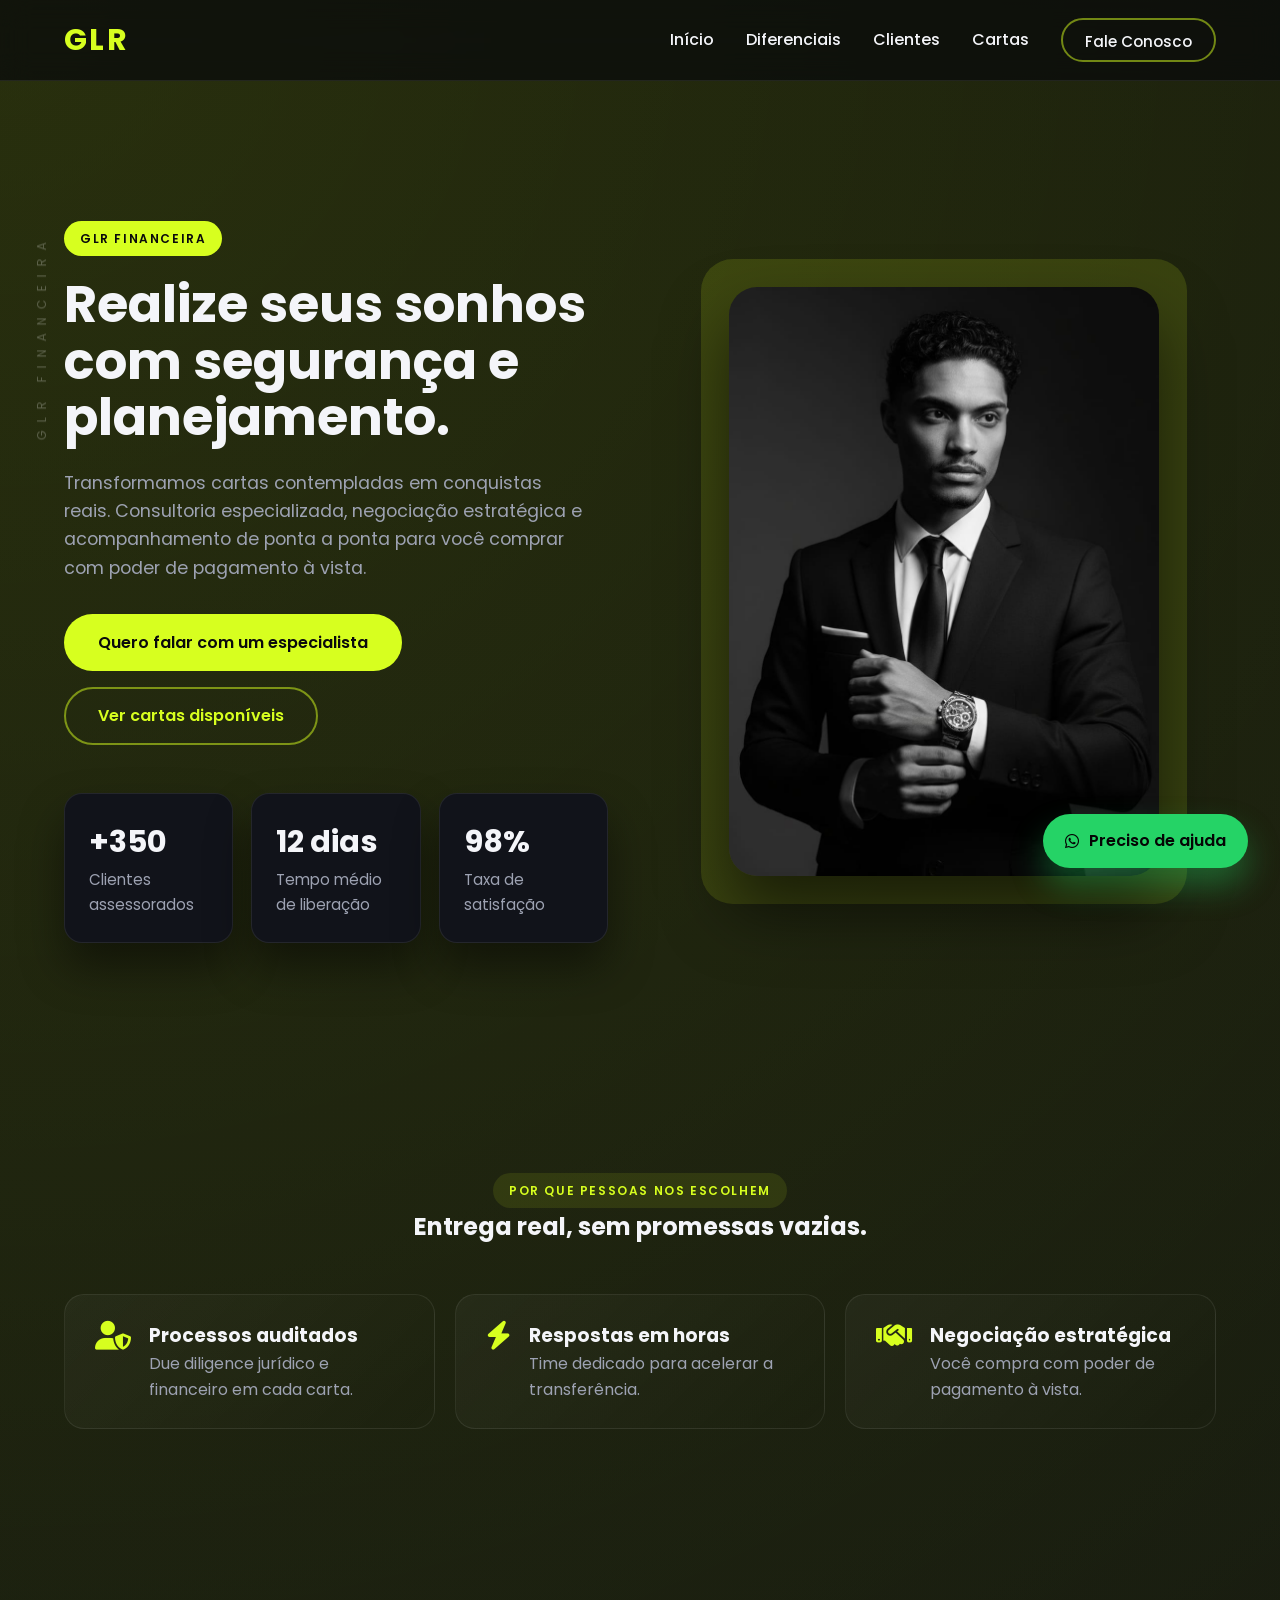
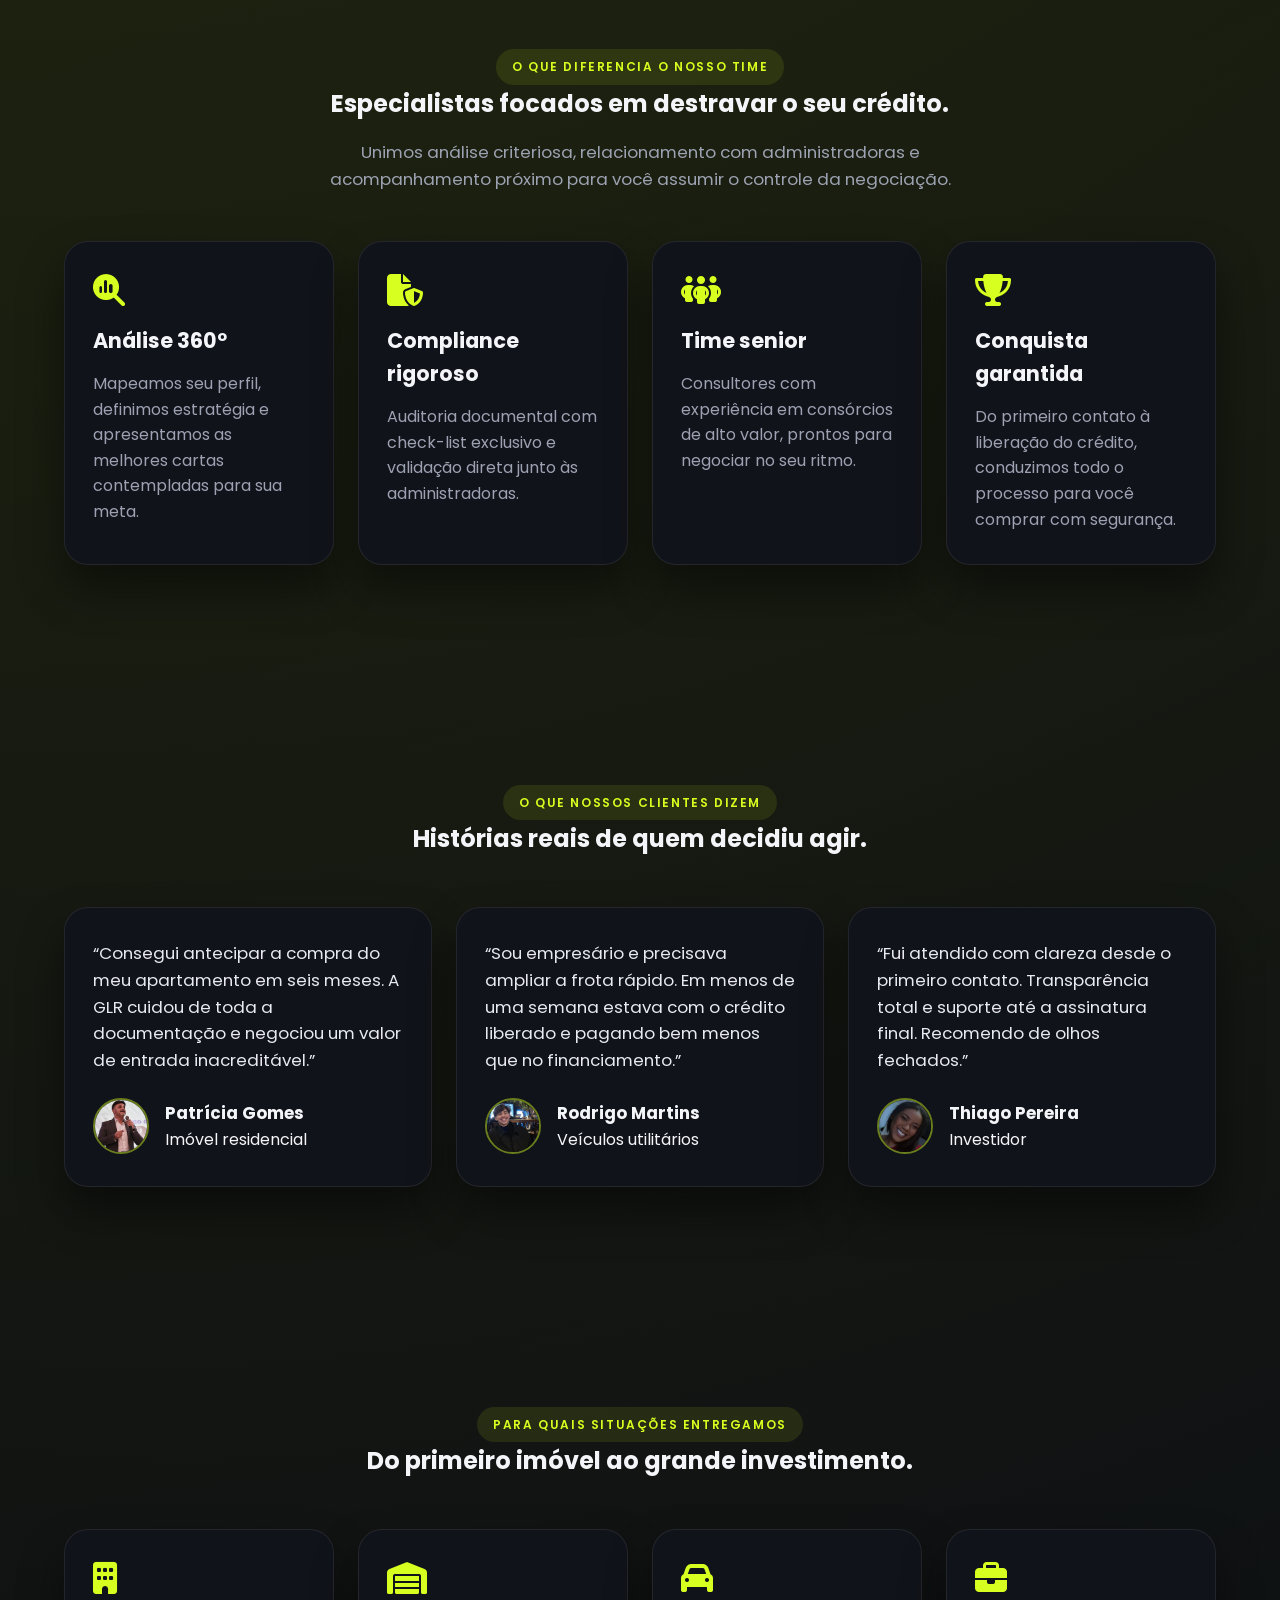
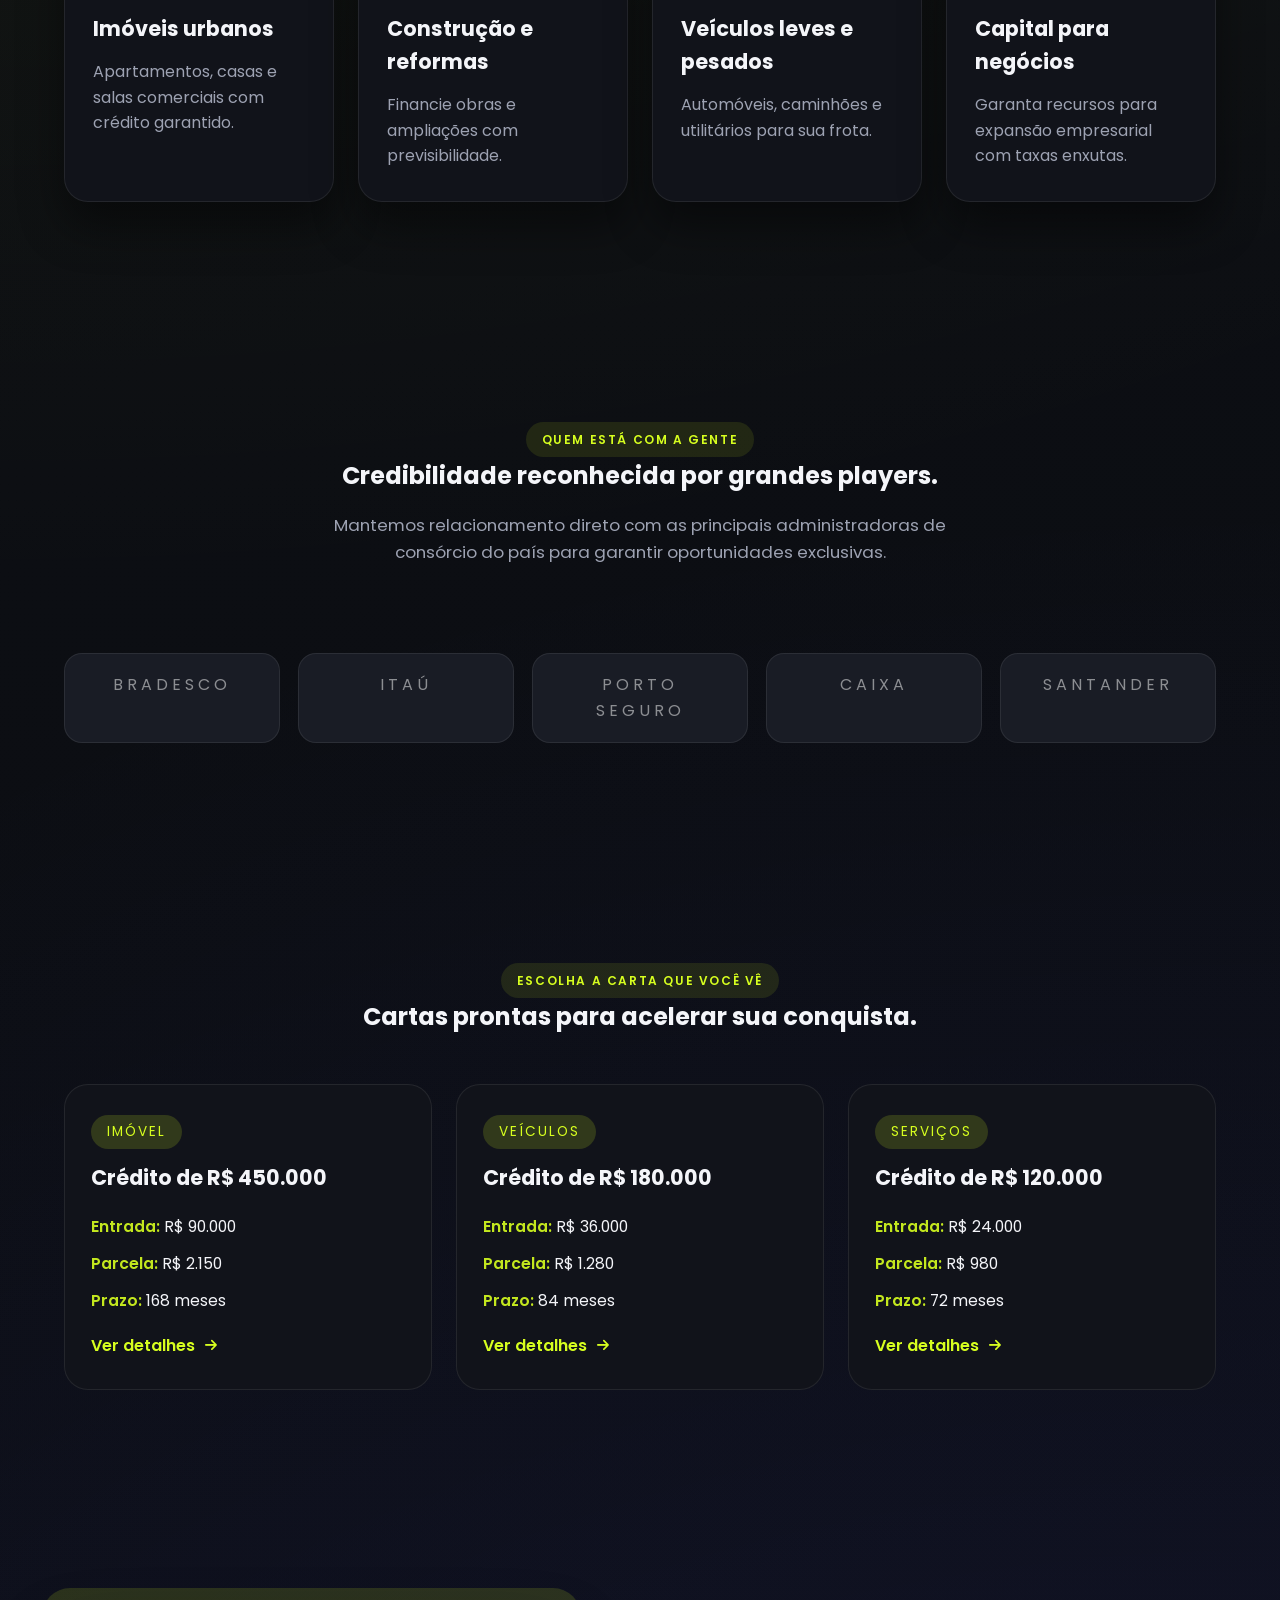
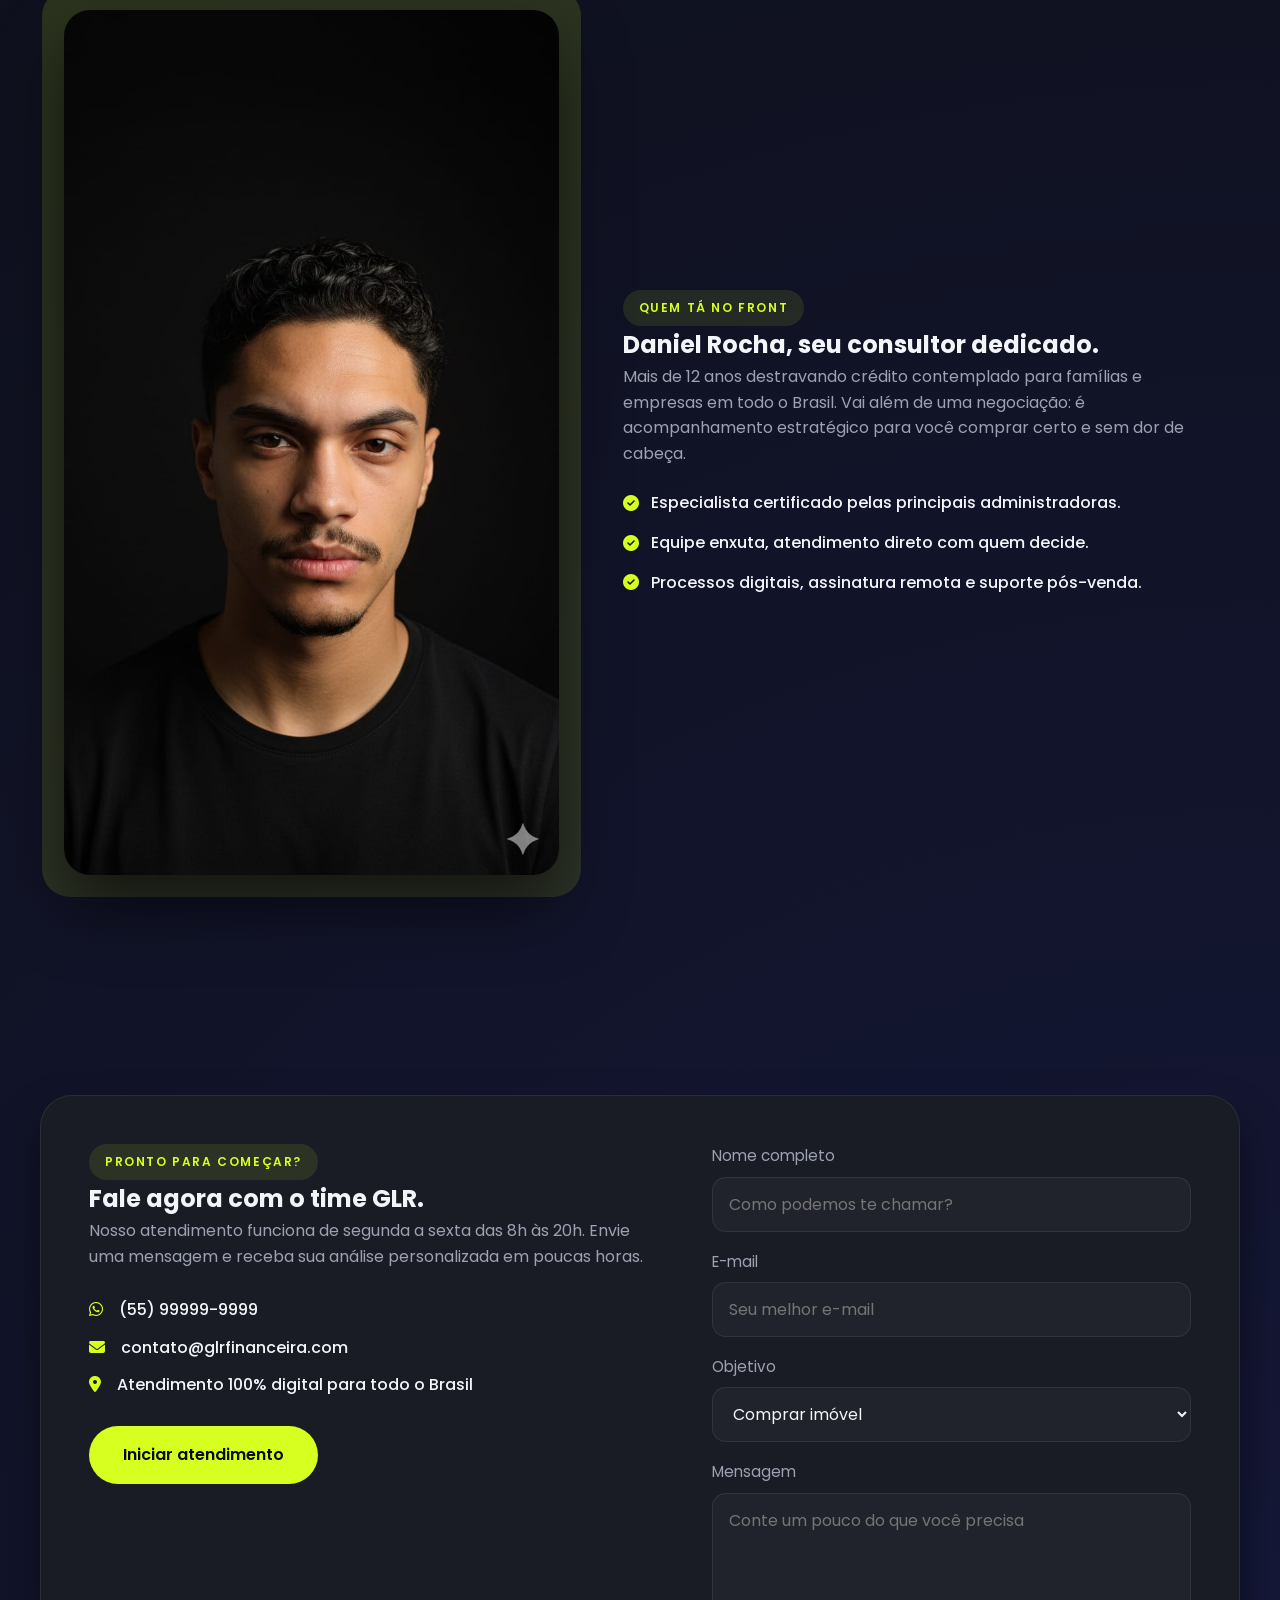
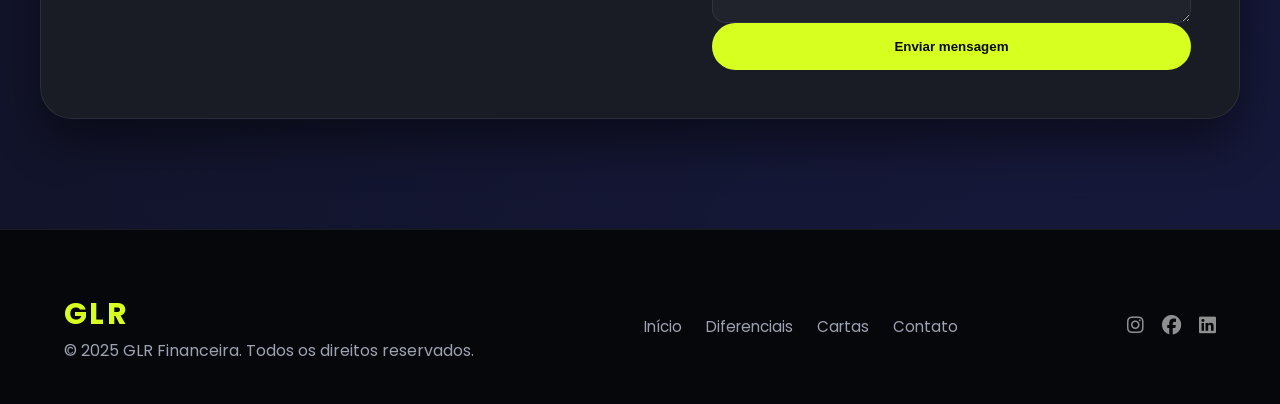
==== commit c04e5ee1: "Rebuild landing page to match GLR visual" ====
--- a/index.html
+++ b/index.html
@@ -4,24 +4,26 @@
     <meta charset="UTF-8">
     <meta name="viewport" content="width=device-width, initial-scale=1.0">
     <meta name="description" content="Cartas de crédito contempladas, consultoria financeira e atendimento especializado para você conquistar seu imóvel ou veículo.">
-    <title>Sua Financeira - A Chave para sua Conquista</title>
+    <title>GLR Financeira - Realize com Segurança</title>
     <link rel="stylesheet" href="style.css">
-    <link rel="stylesheet" href="https://cdnjs.cloudflare.com/ajax/libs/font-awesome/6.4.2/css/all.min.css">
+    <link rel="stylesheet" href="https://cdnjs.cloudflare.com/ajax/libs/font-awesome/6.4.2/css/all.min.css" integrity="sha512-z3gLpd7yknf1YoNbCzqRKc4qyor8gaKU1qmn+CShxbuBusANI9QpRohGBreCFkKxLhei6S9CQXFEbbKuqLg0DA==" crossorigin="anonymous" referrerpolicy="no-referrer" />
 </head>
 <body>
+    <span class="side-identity" aria-hidden="true">GLR FINANCEIRA</span>
+
     <header class="main-header">
         <div class="container header-content">
-            <a href="index.html" class="logo" aria-label="Início da GLR Financeira">GLR</a>
+            <a href="index.html" class="logo" aria-label="Página inicial da GLR Financeira">GLR</a>
             <button class="menu-toggle" type="button" aria-expanded="false" aria-controls="primary-navigation">
-                <span class="sr-only">Abrir menu</span>
+                <span class="sr-only">Alternar menu</span>
                 <i class="fa-solid fa-bars"></i>
             </button>
             <nav id="primary-navigation" class="primary-nav" aria-label="Navegação principal">
                 <ul>
-                    <li><a href="#sobre-nos">A Empresa</a></li>
-                    <li><a href="#como-funciona">Como Funciona</a></li>
-                    <li><a href="#vantagens">Vantagens</a></li>
-                    <li><a href="cartas.html">Cartas de Crédito</a></li>
+                    <li><a href="#hero">Início</a></li>
+                    <li><a href="#diferenciais">Diferenciais</a></li>
+                    <li><a href="#depoimentos">Clientes</a></li>
+                    <li><a href="#catalogo-home">Cartas</a></li>
                     <li><a href="#contato" class="cta-button-small">Fale Conosco</a></li>
                 </ul>
             </nav>
@@ -32,275 +34,291 @@
         <section id="hero">
             <div class="container hero-content">
                 <div class="hero-text">
-                    <p class="subtitle">CRÉDITO DESCOMPLICADO</p>
-                    <h1>A chave para a sua conquista está aqui.</h1>
-                    <p>Adquira seu imóvel ou veículo sem juros abusivos e sem esperar por sorteios. Nossa consultoria acompanha cada etapa para você utilizar o poder da carta de crédito contemplada com segurança.</p>
+                    <span class="badge">GLR FINANCEIRA</span>
+                    <h1>Realize seus sonhos com segurança e planejamento.</h1>
+                    <p>Transformamos cartas contempladas em conquistas reais. Consultoria especializada, negociação estratégica e acompanhamento de ponta a ponta para você comprar com poder de pagamento à vista.</p>
                     <div class="hero-actions">
-                        <a href="#como-funciona" class="cta-button">Entenda Como Funciona</a>
-                        <a href="#contato" class="cta-button ghost">Falar com um especialista</a>
+                        <a href="https://wa.me/5599999999999?text=Quero%20uma%20an%C3%A1lise%20personalizada" class="cta-button" target="_blank" rel="noopener">Quero falar com um especialista</a>
+                        <a href="#catalogo-home" class="cta-button ghost">Ver cartas disponíveis</a>
                     </div>
-                    <div class="hero-stats" aria-label="Indicadores de resultados">
-                        <div class="hero-stat">
-                            <span class="hero-stat-number">+350</span>
-                            <span class="hero-stat-label">Clientes assessorados</span>
-                        </div>
-                        <div class="hero-stat">
-                            <span class="hero-stat-number">12 dias</span>
-                            <span class="hero-stat-label">Tempo médio de liberação</span>
-                        </div>
-                        <div class="hero-stat">
-                            <span class="hero-stat-number">98%</span>
-                            <span class="hero-stat-label">Satisfação dos clientes</span>
+                    <div class="hero-meta">
+                        <div class="meta-item">
+                            <span class="meta-number">+350</span>
+                            <span class="meta-label">Clientes assessorados</span>
+                        </div>
+                        <div class="meta-item">
+                            <span class="meta-number">12 dias</span>
+                            <span class="meta-label">Tempo médio de liberação</span>
+                        </div>
+                        <div class="meta-item">
+                            <span class="meta-number">98%</span>
+                            <span class="meta-label">Taxa de satisfação</span>
                         </div>
                     </div>
                 </div>
                 <div class="hero-image">
-                    <img src="img/eu3.jpeg" alt="Consultor Financeiro" loading="lazy">
-                </div>
-            </div>
-        </section>
-
-        <section id="sobre-nos" class="animate-on-scroll">
-            <div class="container sobre-nos-content">
-                <div class="sobre-nos-text">
-                    <h2>Nascemos para descomplicar seus sonhos.</h2>
-                    <p>A Sua Financeira não é apenas uma intermediadora de crédito, somos uma consultoria especializada em encontrar o caminho mais rápido e econômico para seus objetivos. Com anos de experiência no mercado, nossa missão é oferecer transparência, segurança e as melhores oportunidades em cartas de crédito contempladas, consórcios e financiamentos.</p>
-                    <p>Nossa equipe é formada por especialistas que entendem as nuances do mercado e estão prontos para oferecer uma assessoria completa, garantindo que cada etapa do processo seja clara e segura para você.</p>
-                    <ul class="sobre-nos-lista">
-                        <li><i class="fa-solid fa-circle-check"></i> Consultoria personalizada para crédito imobiliário, automotivo e serviços.</li>
-                        <li><i class="fa-solid fa-circle-check"></i> Avaliação documental e negociação direta com as administradoras.</li>
-                        <li><i class="fa-solid fa-circle-check"></i> Acompanhamento pós-liberação para maximizar o seu poder de compra.</li>
+                    <img src="img/eu3.jpeg" alt="Consultor da GLR Financeira" loading="lazy">
+                </div>
+            </div>
+        </section>
+
+        <section id="por-que" class="animate-on-scroll">
+            <div class="container">
+                <div class="section-intro">
+                    <span class="badge badge-muted">POR QUE PESSOAS NOS ESCOLHEM</span>
+                    <h2>Entrega real, sem promessas vazias.</h2>
+                </div>
+                <div class="feature-strip">
+                    <article class="feature-pill">
+                        <i class="fa-solid fa-user-shield"></i>
+                        <div>
+                            <h3>Processos auditados</h3>
+                            <p>Due diligence jurídico e financeiro em cada carta.</p>
+                        </div>
+                    </article>
+                    <article class="feature-pill">
+                        <i class="fa-solid fa-bolt"></i>
+                        <div>
+                            <h3>Respostas em horas</h3>
+                            <p>Time dedicado para acelerar a transferência.</p>
+                        </div>
+                    </article>
+                    <article class="feature-pill">
+                        <i class="fa-solid fa-handshake"></i>
+                        <div>
+                            <h3>Negociação estratégica</h3>
+                            <p>Você compra com poder de pagamento à vista.</p>
+                        </div>
+                    </article>
+                </div>
+            </div>
+        </section>
+
+        <section id="diferenciais" class="animate-on-scroll">
+            <div class="container">
+                <div class="section-intro">
+                    <span class="badge badge-muted">O QUE DIFERENCIA O NOSSO TIME</span>
+                    <h2>Especialistas focados em destravar o seu crédito.</h2>
+                    <p class="section-subtitle">Unimos análise criteriosa, relacionamento com administradoras e acompanhamento próximo para você assumir o controle da negociação.</p>
+                </div>
+                <div class="grid grid-4">
+                    <article class="card">
+                        <i class="fa-solid fa-magnifying-glass-chart"></i>
+                        <h3>Análise 360º</h3>
+                        <p>Mapeamos seu perfil, definimos estratégia e apresentamos as melhores cartas contempladas para sua meta.</p>
+                    </article>
+                    <article class="card">
+                        <i class="fa-solid fa-file-shield"></i>
+                        <h3>Compliance rigoroso</h3>
+                        <p>Auditoria documental com check-list exclusivo e validação direta junto às administradoras.</p>
+                    </article>
+                    <article class="card">
+                        <i class="fa-solid fa-people-group"></i>
+                        <h3>Time senior</h3>
+                        <p>Consultores com experiência em consórcios de alto valor, prontos para negociar no seu ritmo.</p>
+                    </article>
+                    <article class="card">
+                        <i class="fa-solid fa-trophy"></i>
+                        <h3>Conquista garantida</h3>
+                        <p>Do primeiro contato à liberação do crédito, conduzimos todo o processo para você comprar com segurança.</p>
+                    </article>
+                </div>
+            </div>
+        </section>
+
+        <section id="depoimentos" class="animate-on-scroll">
+            <div class="container">
+                <div class="section-intro">
+                    <span class="badge badge-muted">O QUE NOSSOS CLIENTES DIZEM</span>
+                    <h2>Histórias reais de quem decidiu agir.</h2>
+                </div>
+                <div class="grid grid-3 testimonials">
+                    <article class="card testimonial">
+                        <p>“Consegui antecipar a compra do meu apartamento em seis meses. A GLR cuidou de toda a documentação e negociou um valor de entrada inacreditável.”</p>
+                        <div class="author">
+                            <img src="img/1.png" alt="Cliente satisfeita" loading="lazy">
+                            <div>
+                                <strong>Patrícia Gomes</strong>
+                                <span>Imóvel residencial</span>
+                            </div>
+                        </div>
+                    </article>
+                    <article class="card testimonial">
+                        <p>“Sou empresário e precisava ampliar a frota rápido. Em menos de uma semana estava com o crédito liberado e pagando bem menos que no financiamento.”</p>
+                        <div class="author">
+                            <img src="img/2.png" alt="Cliente satisfeito" loading="lazy">
+                            <div>
+                                <strong>Rodrigo Martins</strong>
+                                <span>Veículos utilitários</span>
+                            </div>
+                        </div>
+                    </article>
+                    <article class="card testimonial">
+                        <p>“Fui atendido com clareza desde o primeiro contato. Transparência total e suporte até a assinatura final. Recomendo de olhos fechados.”</p>
+                        <div class="author">
+                            <img src="img/3.png" alt="Cliente satisfeito" loading="lazy">
+                            <div>
+                                <strong>Thiago Pereira</strong>
+                                <span>Investidor</span>
+                            </div>
+                        </div>
+                    </article>
+                </div>
+            </div>
+        </section>
+
+        <section id="atuacao" class="animate-on-scroll">
+            <div class="container">
+                <div class="section-intro">
+                    <span class="badge badge-muted">PARA QUAIS SITUAÇÕES ENTREGAMOS</span>
+                    <h2>Do primeiro imóvel ao grande investimento.</h2>
+                </div>
+                <div class="grid grid-4">
+                    <article class="card icon-card">
+                        <i class="fa-solid fa-building"></i>
+                        <h3>Imóveis urbanos</h3>
+                        <p>Apartamentos, casas e salas comerciais com crédito garantido.</p>
+                    </article>
+                    <article class="card icon-card">
+                        <i class="fa-solid fa-warehouse"></i>
+                        <h3>Construção e reformas</h3>
+                        <p>Financie obras e ampliações com previsibilidade.</p>
+                    </article>
+                    <article class="card icon-card">
+                        <i class="fa-solid fa-car"></i>
+                        <h3>Veículos leves e pesados</h3>
+                        <p>Automóveis, caminhões e utilitários para sua frota.</p>
+                    </article>
+                    <article class="card icon-card">
+                        <i class="fa-solid fa-briefcase"></i>
+                        <h3>Capital para negócios</h3>
+                        <p>Garanta recursos para expansão empresarial com taxas enxutas.</p>
+                    </article>
+                </div>
+            </div>
+        </section>
+
+        <section id="parceiros" class="animate-on-scroll">
+            <div class="container parceiros-content">
+                <div class="section-intro">
+                    <span class="badge badge-muted">QUEM ESTÁ COM A GENTE</span>
+                    <h2>Credibilidade reconhecida por grandes players.</h2>
+                    <p class="section-subtitle">Mantemos relacionamento direto com as principais administradoras de consórcio do país para garantir oportunidades exclusivas.</p>
+                </div>
+                <div class="partner-logos">
+                    <span>Bradesco</span>
+                    <span>Itaú</span>
+                    <span>Porto Seguro</span>
+                    <span>Caixa</span>
+                    <span>Santander</span>
+                </div>
+            </div>
+        </section>
+
+        <section id="catalogo-home" class="animate-on-scroll">
+            <div class="container">
+                <div class="section-intro">
+                    <span class="badge badge-muted">ESCOLHA A CARTA QUE VOCÊ VÊ</span>
+                    <h2>Cartas prontas para acelerar sua conquista.</h2>
+                </div>
+                <div id="cartas-disponiveis-grid" class="cartas-grid">
+                    <article class="carta-card" data-tipo="imovel" data-valor="450000">
+                        <header>
+                            <span class="chip">Imóvel</span>
+                            <h3>Crédito de R$ 450.000</h3>
+                        </header>
+                        <ul>
+                            <li><strong>Entrada:</strong> R$ 90.000</li>
+                            <li><strong>Parcela:</strong> R$ 2.150</li>
+                            <li><strong>Prazo:</strong> 168 meses</li>
+                        </ul>
+                        <a href="cartas.html" class="cta-inline">Ver detalhes</a>
+                    </article>
+                    <article class="carta-card" data-tipo="veiculo" data-valor="180000">
+                        <header>
+                            <span class="chip">Veículos</span>
+                            <h3>Crédito de R$ 180.000</h3>
+                        </header>
+                        <ul>
+                            <li><strong>Entrada:</strong> R$ 36.000</li>
+                            <li><strong>Parcela:</strong> R$ 1.280</li>
+                            <li><strong>Prazo:</strong> 84 meses</li>
+                        </ul>
+                        <a href="cartas.html" class="cta-inline">Ver detalhes</a>
+                    </article>
+                    <article class="carta-card" data-tipo="servico" data-valor="120000">
+                        <header>
+                            <span class="chip">Serviços</span>
+                            <h3>Crédito de R$ 120.000</h3>
+                        </header>
+                        <ul>
+                            <li><strong>Entrada:</strong> R$ 24.000</li>
+                            <li><strong>Parcela:</strong> R$ 980</li>
+                            <li><strong>Prazo:</strong> 72 meses</li>
+                        </ul>
+                        <a href="cartas.html" class="cta-inline">Ver detalhes</a>
+                    </article>
+                </div>
+                <p id="nenhuma-carta" class="hidden">Nenhuma carta encontrada com os filtros selecionados.</p>
+            </div>
+        </section>
+
+        <section id="front" class="animate-on-scroll">
+            <div class="container front-content">
+                <div class="front-image">
+                    <img src="img/eu2.jpeg" alt="Consultor líder da GLR" loading="lazy">
+                </div>
+                <div class="front-text">
+                    <span class="badge badge-muted">QUEM TÁ NO FRONT</span>
+                    <h2>Daniel Rocha, seu consultor dedicado.</h2>
+                    <p>Mais de 12 anos destravando crédito contemplado para famílias e empresas em todo o Brasil. Vai além de uma negociação: é acompanhamento estratégico para você comprar certo e sem dor de cabeça.</p>
+                    <ul class="front-list">
+                        <li><i class="fa-solid fa-circle-check"></i> Especialista certificado pelas principais administradoras.</li>
+                        <li><i class="fa-solid fa-circle-check"></i> Equipe enxuta, atendimento direto com quem decide.</li>
+                        <li><i class="fa-solid fa-circle-check"></i> Processos digitais, assinatura remota e suporte pós-venda.</li>
                     </ul>
                 </div>
-                <div class="sobre-nos-image">
-                    <img src="https://via.placeholder.com/500x400?text=Nosso+Escrit%C3%B3rio" alt="Escritório da Sua Financeira" loading="lazy">
-                </div>
-            </div>
-        </section>
-
-        <section id="como-funciona" class="animate-on-scroll">
-            <div class="container">
-                <h2>Como Funciona a Operação de Cartas Contempladas</h2>
-                <div class="timeline" role="list">
-                    <div class="timeline-item" data-step="1" role="listitem">
-                        <div class="timeline-content">
-                            <h3>Análise e Escolha</h3>
-                            <p>O primeiro passo é entender seu objetivo. Nossa equipe analisa suas necessidades para encontrar uma carta de crédito já contemplada no valor exato que você precisa.</p>
-                        </div>
+            </div>
+        </section>
+
+        <section id="contato" class="animate-on-scroll">
+            <div class="container contato-card">
+                <div class="contato-texto">
+                    <span class="badge badge-muted">PRONTO PARA COMEÇAR?</span>
+                    <h2>Fale agora com o time GLR.</h2>
+                    <p>Nosso atendimento funciona de segunda a sexta das 8h às 20h. Envie uma mensagem e receba sua análise personalizada em poucas horas.</p>
+                    <div class="contato-info">
+                        <span><i class="fa-brands fa-whatsapp"></i> (55) 99999-9999</span>
+                        <span><i class="fa-solid fa-envelope"></i> contato@glrfinanceira.com</span>
+                        <span><i class="fa-solid fa-location-dot"></i> Atendimento 100% digital para todo o Brasil</span>
                     </div>
-                    <div class="timeline-item" data-step="2" role="listitem">
-                        <div class="timeline-content">
-                            <h3>Verificação e Segurança</h3>
-                            <p>Realizamos uma checagem completa da carta junto à administradora do consórcio, garantindo a autenticidade e a segurança da operação.</p>
-                            <ul class="timeline-list">
-                                <li>Auditoria documental completa;</li>
-                                <li>Validação com a administradora;</li>
-                                <li>Orientação jurídica especializada.</li>
-                            </ul>
-                        </div>
-                    </div>
-                    <div class="timeline-item" data-step="3" role="listitem">
-                        <div class="timeline-content">
-                            <h3>Transferência de Titularidade</h3>
-                            <p>Cuidamos de todo o processo burocrático para transferir a titularidade da carta para o seu nome de forma legal e transparente.</p>
-                        </div>
-                    </div>
-                    <div class="timeline-item" data-step="4" role="listitem">
-                        <div class="timeline-content">
-                            <h3>Liberação e Compra</h3>
-                            <p>Com a carta em seu nome, o crédito é liberado para você comprar seu bem à vista, o que lhe dá um enorme poder de negociação.</p>
-                        </div>
-                    </div>
-                </div>
-            </div>
-        </section>
-
-        <section id="vantagens" class="animate-on-scroll">
-             <div class="container">
-                <h2>As Vantagens da Nossa Solução</h2>
-                <div class="vantagens-grid-detalhada">
-                    <div class="vantagem-card">
-                        <i class="fa-solid fa-rocket"></i>
-                        <h3>Agilidade e Rapidez</h3>
-                        <p>Esqueça a incerteza dos sorteios. Com a carta contemplada, o acesso ao crédito é praticamente imediato após a transferência.</p>
-                    </div>
-                    <div class="vantagem-card">
-                        <i class="fa-solid fa-hand-holding-dollar"></i>
-                        <h3>Economia Inteligente</h3>
-                        <p>Diferente dos financiamentos, o consórcio não tem juros, apenas uma taxa de administração muito menor, gerando grande economia.</p>
-                    </div>
-                    <div class="vantagem-card">
-                        <i class="fa-solid fa-shield-halved"></i>
-                        <h3>Segurança Jurídica Total</h3>
-                        <p>Nossa operação é 100% amparada pela Lei dos Consórcios. Todo o processo é validado pela administradora, oferecendo total segurança.</p>
-                    </div>
-                </div>
-            </div>
-        </section>
-
-        <section id="cartas-disponiveis" class="animate-on-scroll">
-            <div class="container">
-                <h2>Nossas Cartas de Crédito Disponíveis</h2>
-                <p class="section-subtitle">Encontre a opção ideal para a sua conquista. Use os filtros para refinar sua busca.</p>
-
-                <div class="filtros">
-                    <div class="filtro-grupo">
-                        <label for="filtro-tipo">Tipo de Bem:</label>
-                        <select id="filtro-tipo">
-                            <option value="todos">Todos</option>
-                            <option value="imovel">Imóvel</option>
-                            <option value="veiculo">Veículo</option>
-                        </select>
-                    </div>
-                    <div class="filtro-grupo">
-                        <label for="filtro-valor">Faixa de Valor:</label>
-                        <select id="filtro-valor">
-                            <option value="todos">Qualquer Valor</option>
-                            <option value="0-100000">Até R$100.000</option>
-                            <option value="100001-200000">R$100.001 a R$200.000</option>
-                            <option value="200001-500000">R$200.001 a R$500.000</option>
-                            <option value="500001-">Acima de R$500.000</option>
-                        </select>
-                    </div>
-                </div>
-
-                <div id="cartas-disponiveis-grid">
-                    <div class="carta-card" data-tipo="veiculo" data-valor="85000">
-                        <div class="carta-card-header"><i class="fa-solid fa-car"></i><h3>Veículo</h3></div>
-                        <p class="credito">Crédito: R$ 85.000,00</p>
-                        <div class="carta-card-body"><p><strong>Entrada:</strong> R$ 25.000,00</p><p><strong>Parcelas:</strong> 72x R$ 1.150,00</p></div>
-                        <a href="#contato" class="cta-button">Tenho Interesse</a>
-                    </div>
-                    <div class="carta-card" data-tipo="imovel" data-valor="350000">
-                        <div class="carta-card-header"><i class="fa-solid fa-house"></i><h3>Imóvel</h3></div>
-                        <p class="credito">Crédito: R$ 350.000,00</p>
-                        <div class="carta-card-body"><p><strong>Entrada:</strong> R$ 70.000,00</p><p><strong>Parcelas:</strong> 180x R$ 2.400,00</p></div>
-                        <a href="#contato" class="cta-button">Tenho Interesse</a>
-                    </div>
-                    <div class="carta-card" data-tipo="imovel" data-valor="600000">
-                        <div class="carta-card-header"><i class="fa-solid fa-house"></i><h3>Imóvel</h3></div>
-                        <p class="credito">Crédito: R$ 600.000,00</p>
-                        <div class="carta-card-body"><p><strong>Entrada:</strong> R$ 120.000,00</p><p><strong>Parcelas:</strong> 200x R$ 3.950,00</p></div>
-                        <a href="#contato" class="cta-button">Tenho Interesse</a>
-                    </div>
-                     <div class="carta-card" data-tipo="veiculo" data-valor="150000">
-                        <div class="carta-card-header"><i class="fa-solid fa-car"></i><h3>Veículo</h3></div>
-                        <p class="credito">Crédito: R$ 150.000,00</p>
-                        <div class="carta-card-body"><p><strong>Entrada:</strong> R$ 45.000,00</p><p><strong>Parcelas:</strong> 80x R$ 1.980,00</p></div>
-                        <a href="#contato" class="cta-button">Tenho Interesse</a>
-                    </div>
-                </div>
-                <p id="nenhuma-carta" class="hidden">Nenhuma carta de crédito encontrada com os filtros selecionados.</p>
-            </div>
-        </section>
-
-        <section id="depoimentos" class="animate-on-scroll">
-            <div class="container">
-                <h2>O que nossos clientes dizem</h2>
-                <div class="depoimentos-grid">
-                    <div class="depoimento-card">
-                        <img src="img/1.png" alt="Foto do Cliente" loading="lazy">
-                        <p class="depoimento-texto">"O processo foi muito mais rápido do que eu imaginava. Em menos de 15 dias, eu estava com o crédito na mão para comprar meu apartamento. Recomendo demais!"</p>
-                        <h4 class="depoimento-nome">Anselmo de Souza</h4>
-                        <p class="depoimento-objetivo">Conquistou: Imóvel</p>
-                    </div>
-                    <div class="depoimento-card">
-                        <img src="img/2.png" alt="Foto do Cliente" loading="lazy">
-                        <p class="depoimento-texto">"A assessoria do Gustavo foi fundamental. Ele me explicou cada detalhe e me deu a segurança que eu precisava para fechar negócio. Consegui meu carro novo sem juros!"</p>
-                        <h4 class="depoimento-nome">Henrique Guerra</h4>
-                        <p class="depoimento-objetivo">Conquistou: Veículo</p>
-                    </div>
-                    <div class="depoimento-card">
-                        <img src="img/3.png" alt="Foto do Cliente" loading="lazy">
-                        <p class="depoimento-texto">"Transparência e agilidade. A equipe cuidou de toda a burocracia e tornou meu sonho da casa própria uma realidade. Sou muito grato por todo o suporte."</p>
-                        <h4 class="depoimento-nome">Gabriele Ramos</h4>
-                        <p class="depoimento-objetivo">Conquistou: Imóvel</p>
-                    </div>
-                </div>
-            </div>
-        </section>
-
-        <section id="faq" class="animate-on-scroll">
-            <div class="container">
-                <h2>Perguntas Frequentes</h2>
-                <div class="faq-container">
-                    <div class="faq-item">
-                        <div class="faq-pergunta">
-                            É seguro comprar uma carta de crédito contemplada?
-                            <i class="fa-solid fa-chevron-down"></i>
-                        </div>
-                        <div class="faq-resposta">
-                            <p>Sim, é 100% seguro. A operação é prevista na Lei dos Consórcios (Lei nº 11.795/2008) e todo o processo de transferência de titularidade é feito diretamente com a administradora do consórcio, garantindo total transparência e segurança jurídica para ambas as partes.</p>
-                        </div>
-                    </div>
-                    <div class="faq-item">
-                        <div class="faq-pergunta">
-                            Por que alguém venderia uma carta já contemplada?
-                            <i class="fa-solid fa-chevron-down"></i>
-                        </div>
-                        <div class="faq-resposta">
-                            <p>Existem diversos motivos. A pessoa pode ter desistido da compra do bem, pode precisar do dinheiro da entrada para outra finalidade ou simplesmente mudou de planos. A venda da carta é uma forma de recuperar o valor investido rapidamente.</p>
-                        </div>
-                    </div>
-                    <div class="faq-item">
-                        <div class="faq-pergunta">
-                            Posso usar a carta para comprar um bem de maior valor?
-                            <i class="fa-solid fa-chevron-down"></i>
-                        </div>
-                        <div class="faq-resposta">
-                            <p>Sim. Você pode utilizar a carta de crédito como parte do pagamento e complementar o valor restante com recursos próprios. A carta funciona como um pagamento à vista, o que lhe dá grande poder de negociação.</p>
-                        </div>
-                    </div>
-                </div>
-            </div>
-        </section>
-
-        <section id="especialista" class="animate-on-scroll">
-            <div class="container especialista-content">
-                <div class="especialista-image">
-                    <div class="image-background-shape"></div>
-                    <img src="img/eu1.jpeg" alt="Especialista Gustavo Reis" loading="lazy">
-                </div>
-                <div class="especialista-text">
-                    <h3>Conheça quem está por trás do seu sonho</h3>
-                    <h2>Gustavo Reis</h2>
-                    <h4>Especialista em Crédito e Consórcios</h4>
-                    <p>Com mais de 5 anos de experiência no mercado financeiro, minha missão é desmistificar o acesso ao crédito. Eu acredito que todos podem alcançar seus objetivos com o planejamento correto e as ferramentas certas. Minha equipe e eu estamos aqui para ser o seu guia nessa jornada.</p>
-                    <div class="especialista-contatos">
-                        <a href="https://wa.me/5599999999999" target="_blank" rel="noopener" class="cta-button">
-                            <i class="fa-brands fa-whatsapp"></i> Conversar pelo WhatsApp
-                        </a>
-                        <a href="tel:+5599999999999" class="cta-button ghost">
-                            <i class="fa-solid fa-phone"></i> Ligar agora
-                        </a>
-                    </div>
-                </div>
-            </div>
-        </section>
-
-        <section id="contato" class="animate-on-scroll">
-            <div class="container">
-                <h2>Pronto para dar o próximo passo?</h2>
-                <p>Nossa equipe de especialistas está pronta para encontrar a melhor solução para você, sem compromisso.</p>
-                <div class="contato-grid">
-                    <div class="contato-card">
-                        <i class="fa-brands fa-whatsapp"></i>
-                        <h3>WhatsApp</h3>
-                        <p>Atendimento humanizado e rápido todos os dias.</p>
-                        <a class="cta-button" href="https://wa.me/5599999999999" target="_blank" rel="noopener">Iniciar conversa</a>
-                    </div>
-                    <div class="contato-card">
-                        <i class="fa-solid fa-phone"></i>
-                        <h3>Telefone</h3>
-                        <p>Segunda a sábado, das 8h às 20h. Estamos prontos para ajudar.</p>
-                        <a class="cta-button ghost" href="tel:+5599999999999">Ligar agora</a>
-                    </div>
-                    <div class="contato-card">
-                        <i class="fa-solid fa-envelope"></i>
-                        <h3>E-mail</h3>
-                        <p>Envie seus documentos e receba uma análise completa.</p>
-                        <a class="cta-button ghost" href="mailto:contato@suafinanceira.com">Enviar e-mail</a>
-                    </div>
+                    <a href="https://wa.me/5599999999999?text=Quero%20uma%20carta%20contemplada" class="cta-button" target="_blank" rel="noopener">Iniciar atendimento</a>
+                </div>
+                <div class="contato-form">
+                    <form action="#" method="post" novalidate>
+                        <div class="form-group">
+                            <label for="nome">Nome completo</label>
+                            <input type="text" id="nome" name="nome" placeholder="Como podemos te chamar?">
+                        </div>
+                        <div class="form-group">
+                            <label for="email">E-mail</label>
+                            <input type="email" id="email" name="email" placeholder="Seu melhor e-mail">
+                        </div>
+                        <div class="form-group">
+                            <label for="objetivo">Objetivo</label>
+                            <select id="objetivo" name="objetivo">
+                                <option value="imovel">Comprar imóvel</option>
+                                <option value="veiculo">Comprar veículo</option>
+                                <option value="investimento">Investir</option>
+                                <option value="outros">Outros</option>
+                            </select>
+                        </div>
+                        <div class="form-group">
+                            <label for="mensagem">Mensagem</label>
+                            <textarea id="mensagem" name="mensagem" rows="4" placeholder="Conte um pouco do que você precisa"></textarea>
+                        </div>
+                        <button type="submit" class="cta-button full">Enviar mensagem</button>
+                    </form>
                 </div>
             </div>
         </section>
@@ -308,10 +326,15 @@
 
     <footer>
         <div class="container footer-content">
-            <a href="index.html" class="logo">GLR</a>
-            <div class="footer-infos">
-                <p>&copy; 2025 Sua Financeira. Todos os direitos reservados.</p>
-                <p>CNPJ 00.000.000/0001-00 • Atendimento em todo o Brasil</p>
+            <div class="footer-brand">
+                <a href="index.html" class="logo">GLR</a>
+                <p>&copy; 2025 GLR Financeira. Todos os direitos reservados.</p>
+            </div>
+            <div class="footer-links">
+                <a href="#hero">Início</a>
+                <a href="#diferenciais">Diferenciais</a>
+                <a href="cartas.html">Cartas</a>
+                <a href="#contato">Contato</a>
             </div>
             <div class="footer-social">
                 <a href="https://www.instagram.com" target="_blank" rel="noopener" aria-label="Instagram"><i class="fa-brands fa-instagram"></i></a>
@@ -321,6 +344,11 @@
         </div>
     </footer>
 
+    <a class="floating-whatsapp" href="https://wa.me/5599999999999?text=Ol%C3%A1!%20Quero%20falar%20com%20a%20GLR%20Financeira." target="_blank" rel="noopener" aria-label="Conversar no WhatsApp">
+        <i class="fa-brands fa-whatsapp"></i>
+        <span>Preciso de ajuda</span>
+    </a>
+
     <a href="#hero" class="back-to-top" aria-label="Voltar ao topo">
         <i class="fa-solid fa-arrow-up"></i>
     </a>
--- a/style.css
+++ b/style.css
@@ -1,24 +1,22 @@
-/* FONTES E VARIÁVEIS */
-@import url('https://fonts.googleapis.com/css2?family=Poppins:wght@300;400;600;700&display=swap');
+@import url('https://fonts.googleapis.com/css2?family=Poppins:wght@300;400;500;600;700&display=swap');
 
 :root {
-    --cor-fundo: #0f1116;
-    --cor-fundo-card: #171a23;
-    --cor-destaque: #d4ff00;
-    --cor-destaque-suave: rgba(212, 255, 0, 0.15);
-    --cor-texto-principal: #ffffff;
-    --cor-texto-secundario: #b3b7c9;
-    --cor-borda: rgba(255, 255, 255, 0.08);
-    --gradiente-fundo: radial-gradient(circle at top left, rgba(212, 255, 0, 0.08), transparent 55%),
-        radial-gradient(circle at bottom right, rgba(84, 112, 255, 0.18), transparent 50%),
-        linear-gradient(160deg, #0b0d12, #101320 60%, #0c0f16 100%);
-    --sombra-card: 0 25px 45px rgba(0, 0, 0, 0.35);
-    --header-altura: 80px;
-    --fonte-principal: 'Poppins', sans-serif;
-    --transicao-base: 0.3s ease;
-}
-
-/* RESET E ESTILOS GLOBAIS */
+    --color-background: #08090c;
+    --color-surface: #11131a;
+    --color-surface-alt: #191c25;
+    --color-border: rgba(255, 255, 255, 0.08);
+    --color-text: #f4f5f9;
+    --color-muted: #9da2b2;
+    --color-accent: #d7ff1f;
+    --color-accent-soft: rgba(215, 255, 31, 0.14);
+    --gradient-hero: radial-gradient(circle at top left, rgba(215, 255, 31, 0.16), transparent 55%),
+        radial-gradient(circle at bottom right, rgba(74, 79, 255, 0.18), transparent 45%),
+        linear-gradient(160deg, #07080a 0%, #0c0e13 50%, #0b0d12 100%);
+    --shadow-card: 0 24px 45px rgba(0, 0, 0, 0.45);
+    --transition: 0.3s ease;
+    --header-height: 80px;
+}
+
 * {
     margin: 0;
     padding: 0;
@@ -30,11 +28,11 @@
 }
 
 body {
-    font-family: var(--fonte-principal);
-    background: var(--gradiente-fundo);
-    color: var(--cor-texto-principal);
+    font-family: 'Poppins', sans-serif;
+    background: var(--gradient-hero);
+    color: var(--color-text);
+    line-height: 1.6;
     overflow-x: hidden;
-    line-height: 1.6;
 }
 
 body.menu-open {
@@ -58,34 +56,60 @@
 .container {
     max-width: 1200px;
     margin: 0 auto;
-    padding: 0 20px;
-}
-
-h1, h2, h3 {
-    font-weight: 700;
-    color: var(--cor-texto-principal);
-}
-
-h2 {
-    font-size: 2.8rem;
-    text-align: center;
-    margin-bottom: 24px;
-}
-
-.section-subtitle {
-    text-align: center;
-    color: var(--cor-texto-secundario);
-    max-width: 640px;
-    margin: 0 auto 60px;
-    font-size: 1.1rem;
-}
-
-p {
-    color: var(--cor-texto-secundario);
+    padding: 0 24px;
 }
 
 section {
     padding: 110px 0;
+}
+
+h1, h2, h3 {
+    color: var(--color-text);
+    font-weight: 700;
+}
+
+p {
+    color: var(--color-muted);
+}
+
+.section-subtitle {
+    color: var(--color-muted);
+    max-width: 640px;
+    margin: 16px auto 0;
+    text-align: center;
+    font-size: 1.05rem;
+}
+
+.badge {
+    display: inline-flex;
+    align-items: center;
+    gap: 8px;
+    text-transform: uppercase;
+    letter-spacing: 1.6px;
+    font-size: 0.75rem;
+    font-weight: 600;
+    color: #0a0a0c;
+    background: var(--color-accent);
+    padding: 8px 16px;
+    border-radius: 999px;
+}
+
+.badge-muted {
+    background: rgba(215, 255, 31, 0.1);
+    color: var(--color-accent);
+}
+
+.side-identity {
+    position: fixed;
+    top: 50%;
+    left: 32px;
+    transform: translateY(-50%) rotate(-90deg);
+    transform-origin: left top;
+    letter-spacing: 8px;
+    font-size: 0.75rem;
+    color: rgba(255, 255, 255, 0.25);
+    z-index: 1000;
+    pointer-events: none;
 }
 
 .sr-only {
@@ -99,104 +123,33 @@
     border: 0;
 }
 
-/* BOTÕES */
-.cta-button {
-    display: inline-flex;
-    align-items: center;
-    justify-content: center;
-    gap: 10px;
-    background-color: var(--cor-destaque);
-    color: #000;
-    padding: 15px 35px;
-    border-radius: 10px;
-    font-weight: 700;
-    transition: transform var(--transicao-base), box-shadow var(--transicao-base), background-color var(--transicao-base);
-    border: none;
-    cursor: pointer;
-    text-align: center;
-}
-
-.cta-button i {
-    font-size: 1rem;
-}
-
-.cta-button:hover {
-    transform: translateY(-4px) scale(1.03);
-    box-shadow: 0 18px 30px rgba(212, 255, 0, 0.25);
-    background-color: #e7ff5c;
-}
-
-.cta-button.ghost {
-    background: transparent;
-    color: var(--cor-destaque);
-    border: 2px solid var(--cor-destaque);
-    box-shadow: inset 0 0 0 0 var(--cor-destaque);
-}
-
-.cta-button.ghost:hover {
-    background: var(--cor-destaque);
-    color: #000;
-    box-shadow: none;
-}
-
-.cta-button-small {
-    background-color: transparent;
-    border: 2px solid var(--cor-destaque);
-    color: var(--cor-destaque);
-    padding: 10px 22px;
-    border-radius: 10px;
-    font-weight: 600;
-    transition: background-color var(--transicao-base), color var(--transicao-base), transform var(--transicao-base);
-}
-
-.cta-button-small:hover {
-    background-color: var(--cor-destaque);
-    color: #000;
-    transform: translateY(-2px);
-}
-
-/* HEADER */
+/* Header */
 .main-header {
     position: sticky;
     top: 0;
-    z-index: 1000;
-    backdrop-filter: blur(12px);
-    background-color: rgba(12, 14, 20, 0.86);
-    border-bottom: 1px solid var(--cor-borda);
-    transition: padding var(--transicao-base), background-color var(--transicao-base);
+    z-index: 900;
+    background: rgba(8, 9, 12, 0.7);
+    backdrop-filter: blur(14px);
+    border-bottom: 1px solid var(--color-border);
+    transition: background var(--transition), border-color var(--transition);
+}
+
+.main-header.scrolled {
+    background: rgba(8, 9, 12, 0.92);
 }
 
 .header-content {
     display: flex;
     align-items: center;
     justify-content: space-between;
-    min-height: var(--header-altura);
-    position: relative;
-}
-
-.main-header.scrolled {
-    background-color: rgba(12, 14, 20, 0.95);
+    min-height: var(--header-height);
 }
 
 .logo {
     font-size: 1.9rem;
-    color: var(--cor-destaque);
     font-weight: 700;
-    letter-spacing: 1px;
-}
-
-.menu-toggle {
-    display: none;
-    background: none;
-    border: none;
-    color: var(--cor-texto-principal);
-    font-size: 1.8rem;
-    cursor: pointer;
-    transition: color var(--transicao-base);
-}
-
-.menu-toggle:hover {
-    color: var(--cor-destaque);
+    letter-spacing: 0.08em;
+    color: var(--color-accent);
 }
 
 .primary-nav ul {
@@ -206,11 +159,11 @@
 }
 
 .primary-nav a {
-    color: var(--cor-texto-principal);
+    position: relative;
     font-weight: 500;
-    position: relative;
+    color: var(--color-text);
     padding-bottom: 6px;
-    transition: color var(--transicao-base);
+    transition: color var(--transition);
 }
 
 .primary-nav a::after {
@@ -218,10 +171,10 @@
     position: absolute;
     left: 0;
     bottom: 0;
+    width: 0;
     height: 2px;
-    width: 0;
-    background: var(--cor-destaque);
-    transition: width var(--transicao-base);
+    background: var(--color-accent);
+    transition: width var(--transition);
 }
 
 .primary-nav a:hover::after,
@@ -229,708 +182,647 @@
     width: 100%;
 }
 
-/* SEÇÃO HERO */
+.menu-toggle {
+    display: none;
+    background: none;
+    border: none;
+    color: var(--color-text);
+    font-size: 1.8rem;
+    cursor: pointer;
+    transition: color var(--transition);
+}
+
+.menu-toggle:hover {
+    color: var(--color-accent);
+}
+
+.cta-button,
+.cta-button-small {
+    display: inline-flex;
+    align-items: center;
+    justify-content: center;
+    gap: 10px;
+    font-weight: 600;
+    border-radius: 999px;
+    border: 2px solid transparent;
+    transition: background var(--transition), color var(--transition), transform var(--transition), box-shadow var(--transition);
+}
+
+.cta-button {
+    background: var(--color-accent);
+    color: #0a0a0c;
+    padding: 14px 32px;
+}
+
+.cta-button:hover {
+    transform: translateY(-3px);
+    box-shadow: 0 18px 30px rgba(215, 255, 31, 0.35);
+}
+
+.cta-button.ghost {
+    background: transparent;
+    border-color: rgba(215, 255, 31, 0.5);
+    color: var(--color-accent);
+}
+
+.cta-button.ghost:hover {
+    background: var(--color-accent);
+    color: #050505;
+}
+
+.cta-button.full {
+    width: 100%;
+}
+
+.cta-button-small {
+    padding: 10px 22px;
+    border-color: rgba(215, 255, 31, 0.5);
+    color: var(--color-accent);
+    font-size: 0.95rem;
+}
+
+.cta-button-small:hover {
+    background: var(--color-accent);
+    color: #050505;
+}
+
+/* Hero */
 #hero {
-    padding: 110px 0 90px;
+    padding: 140px 0 120px;
 }
 
 .hero-content {
-    display: flex;
-    align-items: center;
-    justify-content: space-between;
-    gap: 60px;
-}
-
-.hero-text {
-    flex: 1;
-}
-
-.hero-text .subtitle {
-    color: var(--cor-destaque);
-    font-weight: 700;
-    letter-spacing: 1.5px;
-    margin-bottom: 18px;
+    display: grid;
+    grid-template-columns: repeat(2, minmax(0, 1fr));
+    align-items: center;
+    gap: 64px;
 }
 
 .hero-text h1 {
-    font-size: 3.6rem;
-    line-height: 1.15;
-    margin-bottom: 24px;
+    font-size: clamp(2.6rem, 4vw, 3.6rem);
+    line-height: 1.1;
+    margin: 20px 0 24px;
 }
 
 .hero-text p {
-    font-size: 1.18rem;
+    font-size: 1.1rem;
+    max-width: 520px;
     margin-bottom: 32px;
-    max-width: 520px;
 }
 
 .hero-actions {
     display: flex;
     flex-wrap: wrap;
     gap: 16px;
-    margin-bottom: 40px;
-}
-
-.hero-stats {
+    margin-bottom: 48px;
+}
+
+.hero-meta {
     display: grid;
     grid-template-columns: repeat(3, minmax(120px, 1fr));
-    gap: 20px;
+    gap: 18px;
+}
+
+.meta-item {
+    background: var(--color-surface);
+    border: 1px solid var(--color-border);
+    border-radius: 18px;
+    padding: 24px;
+    box-shadow: var(--shadow-card);
 }
 
 .hero-stat {
-    background: var(--cor-fundo-card);
-    border: 1px solid var(--cor-borda);
-    border-radius: 14px;
-    padding: 24px 20px;
-    text-align: left;
-    box-shadow: var(--sombra-card);
-    position: relative;
-}
-
-.hero-stat::after {
-    content: '';
-    position: absolute;
-    inset: 0;
-    border-radius: 14px;
-    border: 1px solid transparent;
-    background: linear-gradient(120deg, rgba(212, 255, 0, 0.45), rgba(255, 255, 255, 0)) border-box;
-    mask: linear-gradient(#fff 0 0) padding-box, linear-gradient(#fff 0 0);
-    mask-composite: exclude;
-    pointer-events: none;
-}
-
-.hero-stat-number {
-    font-size: 2rem;
+    background: var(--color-surface);
+    border: 1px solid var(--color-border);
+    border-radius: 18px;
+    padding: 24px;
+    box-shadow: var(--shadow-card);
+}
+
+.meta-number {
+    font-size: 1.9rem;
     font-weight: 700;
     display: block;
 }
 
+.hero-stat-number {
+    font-size: 1.9rem;
+    font-weight: 700;
+    display: block;
+}
+
+.meta-label {
+    font-size: 0.95rem;
+    color: var(--color-muted);
+}
+
 .hero-stat-label {
     font-size: 0.95rem;
-    color: var(--cor-texto-secundario);
+    color: var(--color-muted);
 }
 
 .hero-image {
-    flex: 0.85;
     position: relative;
-    max-width: 420px;
+    max-width: 430px;
+    justify-self: center;
 }
 
 .hero-image::before {
     content: '';
     position: absolute;
-    inset: -24px -20px -24px -20px;
-    border-radius: 24px;
-    background: var(--cor-destaque-suave);
+    inset: -28px;
+    background: var(--color-accent-soft);
+    border-radius: 32px;
     filter: blur(0);
     z-index: 0;
 }
 
 .hero-image img {
-    width: 100%;
-    border-radius: 20px;
-    box-shadow: 0 30px 60px rgba(0, 0, 0, 0.55);
     position: relative;
     z-index: 1;
-    transition: transform var(--transicao-base);
-}
-
-.hero-image img:hover {
-    transform: scale(1.03);
-}
-
-/* SEÇÃO SOBRE NÓS */
-.sobre-nos-content {
-    display: flex;
-    align-items: center;
-    gap: 70px;
-}
-
-.sobre-nos-text {
-    flex: 1;
-}
-
-.sobre-nos-lista {
-    margin-top: 30px;
-    display: grid;
-    gap: 14px;
-}
-
-.sobre-nos-lista li {
-    display: flex;
-    align-items: center;
+    border-radius: 28px;
+    box-shadow: 0 35px 65px rgba(0, 0, 0, 0.55);
+}
+
+/* Feature strip */
+.section-intro {
+    text-align: center;
+    margin-bottom: 48px;
+}
+
+.feature-strip {
+    display: grid;
+    grid-template-columns: repeat(3, minmax(0, 1fr));
+    gap: 20px;
+}
+
+.feature-pill {
+    display: flex;
+    align-items: flex-start;
+    gap: 18px;
+    background: linear-gradient(135deg, rgba(255, 255, 255, 0.04), rgba(255, 255, 255, 0));
+    border: 1px solid var(--color-border);
+    border-radius: 20px;
+    padding: 26px 30px;
+    transition: transform var(--transition), border-color var(--transition);
+}
+
+.feature-pill i {
+    font-size: 1.8rem;
+    color: var(--color-accent);
+}
+
+.feature-pill:hover {
+    transform: translateY(-6px);
+    border-color: rgba(215, 255, 31, 0.35);
+}
+
+/* Cards */
+.grid {
+    display: grid;
+    gap: 24px;
+}
+
+.grid-4 {
+    grid-template-columns: repeat(4, minmax(0, 1fr));
+}
+
+.grid-3 {
+    grid-template-columns: repeat(3, minmax(0, 1fr));
+}
+
+.card {
+    background: var(--color-surface);
+    border-radius: 24px;
+    padding: 32px 28px;
+    border: 1px solid var(--color-border);
+    box-shadow: var(--shadow-card);
+    transition: transform var(--transition), border-color var(--transition), box-shadow var(--transition);
+}
+
+.card:hover {
+    transform: translateY(-8px);
+    border-color: rgba(215, 255, 31, 0.35);
+    box-shadow: 0 30px 50px rgba(0, 0, 0, 0.55);
+}
+
+.card i {
+    font-size: 2rem;
+    color: var(--color-accent);
+    margin-bottom: 18px;
+}
+
+.card h3 {
+    font-size: 1.3rem;
+    margin-bottom: 14px;
+}
+
+.testimonials .card {
+    display: flex;
+    flex-direction: column;
+    gap: 24px;
+}
+
+.testimonial p {
+    font-size: 1.05rem;
+    color: #e8e9f1;
+}
+
+.author {
+    display: flex;
+    align-items: center;
+    gap: 16px;
+}
+
+.author img {
+    width: 56px;
+    height: 56px;
+    border-radius: 50%;
+    object-fit: cover;
+    border: 2px solid rgba(215, 255, 31, 0.45);
+}
+
+.author strong {
+    display: block;
+    font-size: 1.05rem;
+}
+
+.icon-card {
+    text-align: left;
+}
+
+/* Parceiros */
+.parceiros-content {
+    display: flex;
+    flex-direction: column;
+    align-items: center;
+    gap: 40px;
+}
+
+.partner-logos {
+    display: grid;
+    grid-template-columns: repeat(auto-fit, minmax(120px, 1fr));
+    gap: 18px;
+    width: 100%;
+    text-transform: uppercase;
+    letter-spacing: 4px;
+    color: rgba(255, 255, 255, 0.5);
+}
+
+.partner-logos span {
+    background: var(--color-surface-alt);
+    border-radius: 18px;
+    padding: 18px 24px;
+    text-align: center;
+    border: 1px solid var(--color-border);
+}
+
+/* Cartas */
+.cartas-grid {
+    display: grid;
+    grid-template-columns: repeat(3, minmax(0, 1fr));
+    gap: 24px;
+}
+
+.carta-card {
+    background: var(--color-surface);
+    border-radius: 24px;
+    padding: 30px 26px;
+    border: 1px solid var(--color-border);
+    display: flex;
+    flex-direction: column;
+    gap: 20px;
+}
+
+.carta-card header {
+    display: flex;
+    flex-direction: column;
     gap: 12px;
-    color: var(--cor-texto-principal);
-    font-weight: 500;
-}
-
-.sobre-nos-lista i {
-    color: var(--cor-destaque);
-}
-
-.sobre-nos-image {
-    flex: 1;
-}
-
-.sobre-nos-image img {
-    border-radius: 18px;
-    box-shadow: var(--sombra-card);
-}
-
-/* SEÇÃO COMO FUNCIONA */
-.timeline {
+}
+
+.carta-card h3 {
+    font-size: 1.3rem;
+}
+
+.carta-card ul {
+    display: grid;
+    gap: 12px;
+    font-size: 0.98rem;
+    color: var(--color-text);
+}
+
+.carta-card li strong {
+    color: rgba(215, 255, 31, 0.9);
+    font-weight: 600;
+}
+
+.chip {
+    display: inline-block;
+    align-self: flex-start;
+    background: rgba(215, 255, 31, 0.16);
+    color: var(--color-accent);
+    padding: 6px 16px;
+    border-radius: 999px;
+    font-size: 0.85rem;
+    text-transform: uppercase;
+    letter-spacing: 2px;
+}
+
+.cta-inline {
+    display: inline-flex;
+    align-items: center;
+    gap: 10px;
+    color: var(--color-accent);
+    font-weight: 600;
+    margin-top: auto;
+}
+
+.cta-inline::after {
+    content: '\f061';
+    font-family: 'Font Awesome 6 Free';
+    font-weight: 900;
+    font-size: 0.85rem;
+    transition: transform var(--transition);
+}
+
+.carta-card:hover .cta-inline::after {
+    transform: translateX(4px);
+}
+
+.hidden {
+    display: none;
+}
+
+/* Front */
+.front-content {
+    display: grid;
+    grid-template-columns: 1fr 1.2fr;
+    gap: 64px;
+    align-items: center;
+}
+
+.front-image {
     position: relative;
-    max-width: 880px;
-    margin: 60px auto 0;
-    padding-left: 20px;
-}
-
-.timeline::after {
+}
+
+.front-image::before {
     content: '';
     position: absolute;
-    width: 3px;
-    background-color: var(--cor-borda);
-    top: 0;
-    bottom: 0;
-    left: 50%;
-    transform: translateX(-50%);
-    border-radius: 4px;
-}
-
-.timeline-item {
-    position: relative;
-    width: 50%;
-    padding: 20px 40px;
-}
-
-.timeline-item:nth-child(odd) {
-    left: 0;
-    text-align: right;
-}
-
-.timeline-item:nth-child(even) {
-    left: 50%;
-}
-
-.timeline-item::after {
-    content: attr(data-step);
-    position: absolute;
-    top: 30px;
-    width: 44px;
-    height: 44px;
-    border-radius: 50%;
-    border: 3px solid var(--cor-destaque);
-    background: var(--cor-fundo);
-    color: var(--cor-destaque);
-    font-weight: 700;
-    display: grid;
-    place-items: center;
-    z-index: 2;
-}
-
-.timeline-item:nth-child(odd)::after {
-    right: -22px;
-}
-
-.timeline-item:nth-child(even)::after {
-    left: -22px;
-}
-
-.timeline-content {
-    background-color: var(--cor-fundo-card);
-    border: 1px solid var(--cor-borda);
-    border-radius: 16px;
-    padding: 32px;
-    box-shadow: var(--sombra-card);
-    transition: transform var(--transicao-base), border-color var(--transicao-base);
-}
-
-.timeline-content:hover {
-    transform: translateY(-6px);
-    border-color: var(--cor-destaque);
-}
-
-.timeline-content h3 {
-    margin-bottom: 12px;
-    color: var(--cor-destaque);
-    font-size: 1.45rem;
-}
-
-.timeline-list {
-    margin-top: 16px;
-    color: var(--cor-texto-principal);
-    font-size: 0.95rem;
-    display: grid;
-    gap: 6px;
-}
-
-/* SEÇÃO VANTAGENS */
-.vantagens-grid-detalhada {
-    display: grid;
-    grid-template-columns: repeat(auto-fit, minmax(300px, 1fr));
-    gap: 32px;
-}
-
-.vantagem-card {
-    background-color: var(--cor-fundo-card);
-    border: 1px solid var(--cor-borda);
-    border-radius: 18px;
-    padding: 45px 30px;
-    text-align: center;
-    transition: transform var(--transicao-base), border-color var(--transicao-base), box-shadow var(--transicao-base);
-    box-shadow: var(--sombra-card);
-}
-
-.vantagem-card:hover {
-    transform: translateY(-10px);
-    border-color: var(--cor-destaque);
-    box-shadow: 0 30px 45px rgba(0, 0, 0, 0.4);
-}
-
-.vantagem-card i {
-    font-size: 3.2rem;
-    color: var(--cor-destaque);
-    margin-bottom: 25px;
-    transition: transform var(--transicao-base);
-}
-
-.vantagem-card:hover i {
-    transform: scale(1.07);
-}
-
-/* SEÇÃO CARTAS */
-.filtros {
-    display: flex;
-    justify-content: center;
-    gap: 24px;
-    margin-bottom: 55px;
-    flex-wrap: wrap;
-    background-color: rgba(18, 20, 30, 0.75);
-    padding: 24px;
-    border-radius: 18px;
-    border: 1px solid var(--cor-borda);
-    box-shadow: var(--sombra-card);
-}
-
-.filtro-grupo {
-    display: flex;
-    flex-direction: column;
-    min-width: 220px;
-}
-
-.filtro-grupo label {
-    margin-bottom: 10px;
-    color: var(--cor-texto-secundario);
-    font-size: 0.95rem;
-}
-
-.filtro-grupo select {
-    background-color: var(--cor-fundo-card);
-    color: var(--cor-texto-principal);
-    border: 1px solid var(--cor-borda);
-    border-radius: 10px;
-    padding: 12px 18px;
-    font-family: var(--fonte-principal);
-    font-size: 1rem;
-    cursor: pointer;
-}
-
-.filtro-grupo select:focus-visible {
-    outline: 2px solid var(--cor-destaque);
-    outline-offset: 2px;
-}
-
-.filtros-avancados input[type="range"] {
-    -webkit-appearance: none;
-    width: 100%;
-    height: 6px;
-    border-radius: 999px;
-    background: rgba(255, 255, 255, 0.15);
-    outline: none;
-    margin-bottom: 12px;
-}
-
-.filtros-avancados input[type="range"]::-webkit-slider-thumb {
-    -webkit-appearance: none;
-    width: 18px;
-    height: 18px;
-    border-radius: 50%;
-    background: var(--cor-destaque);
-    border: 2px solid #0d1017;
-    cursor: pointer;
-}
-
-.filtros-avancados input[type="range"]::-moz-range-thumb {
-    width: 18px;
-    height: 18px;
-    border-radius: 50%;
-    background: var(--cor-destaque);
-    border: 2px solid #0d1017;
-    cursor: pointer;
-}
-
-#cartas-disponiveis-grid {
-    display: grid;
-    grid-template-columns: repeat(auto-fit, minmax(320px, 1fr));
-    gap: 30px;
-}
-
-.cartas-metricas {
-    display: grid;
-    grid-template-columns: repeat(auto-fit, minmax(200px, 1fr));
-    gap: 20px;
-    margin: 50px 0 40px;
-}
-
-.cartas-metricas .hero-stat {
-    text-align: center;
-    padding: 20px;
-}
-
-.cartas-metricas .hero-stat-number {
-    font-size: 1.8rem;
-}
-
-.carta-card {
-    background-color: var(--cor-fundo-card);
-    border: 1px solid var(--cor-borda);
-    border-radius: 18px;
-    padding: 32px;
-    display: flex;
-    flex-direction: column;
-    gap: 14px;
-    transition: transform var(--transicao-base), border-color var(--transicao-base), box-shadow var(--transicao-base);
-    box-shadow: var(--sombra-card);
-}
-
-.carta-card:hover {
-    transform: translateY(-10px);
-    border-color: var(--cor-destaque);
-    box-shadow: 0 28px 40px rgba(0, 0, 0, 0.42);
-}
-
-.carta-card-header {
-    display: flex;
-    align-items: center;
-    gap: 16px;
-    margin-bottom: 12px;
-    padding-bottom: 16px;
-    border-bottom: 1px solid var(--cor-borda);
-}
-
-.carta-card-header i {
-    font-size: 1.9rem;
-    color: var(--cor-destaque);
-}
-
-.carta-card .credito {
-    font-size: 1.1rem;
-    color: var(--cor-texto-secundario);
-}
-
-.carta-card .carta-card-body p {
-    margin-bottom: 6px;
-    color: var(--cor-texto-principal);
-}
-
-.carta-card .carta-card-body strong {
-    color: var(--cor-texto-secundario);
-    font-weight: 600;
-}
-
-#nenhuma-carta {
-    text-align: center;
-    margin-top: 40px;
-    font-size: 1.1rem;
-}
-
-#nenhuma-carta.hidden {
-    display: none;
-}
-
-/* DEPOIMENTOS */
-.depoimentos-grid {
-    display: grid;
-    grid-template-columns: repeat(auto-fit, minmax(300px, 1fr));
-    gap: 30px;
-}
-
-.depoimento-card {
-    background-color: var(--cor-fundo-card);
-    border: 1px solid var(--cor-borda);
-    border-radius: 18px;
-    padding: 36px 30px;
-    text-align: center;
-    box-shadow: var(--sombra-card);
-}
-
-.depoimento-card img {
-    width: 82px;
-    height: 82px;
-    border-radius: 50%;
-    object-fit: cover;
-    margin: 0 auto 20px;
-    border: 3px solid var(--cor-destaque);
-}
-
-.depoimento-texto {
-    font-style: italic;
-    margin-bottom: 20px;
-    color: var(--cor-texto-secundario);
-}
-
-.depoimento-nome {
-    font-size: 1.2rem;
-    margin-bottom: 6px;
-}
-
-.depoimento-objetivo {
-    color: var(--cor-destaque);
-    font-weight: 600;
-}
-
-/* PARCEIROS */
-.parceiros-content {
-    background-color: var(--cor-fundo-card);
-    border: 1px solid var(--cor-borda);
-    border-radius: 20px;
-    padding: 50px 40px;
-    text-align: center;
-    display: grid;
-    gap: 16px;
-    justify-items: center;
-    box-shadow: var(--sombra-card);
-}
-
-.parceiros-content i {
-    font-size: 3rem;
-    color: var(--cor-destaque);
-}
-
-/* FAQ */
-.faq-container {
-    max-width: 820px;
-    margin: 0 auto;
-}
-
-.faq-item {
-    background-color: var(--cor-fundo-card);
-    border: 1px solid var(--cor-borda);
-    border-radius: 14px;
-    margin-bottom: 18px;
-    overflow: hidden;
-    box-shadow: var(--sombra-card);
-}
-
-.faq-pergunta {
-    padding: 22px 26px;
-    cursor: pointer;
-    display: flex;
-    justify-content: space-between;
-    align-items: center;
-    font-weight: 600;
-    font-size: 1.1rem;
-    color: var(--cor-texto-principal);
-}
-
-.faq-pergunta i {
-    transition: transform var(--transicao-base);
-}
-
-.faq-item.active .faq-pergunta i {
-    transform: rotate(180deg);
-}
-
-.faq-resposta {
-    max-height: 0;
-    overflow: hidden;
-    transition: max-height 0.5s ease, padding 0.5s ease;
-}
-
-.faq-resposta p {
-    padding: 0 26px 24px;
-    border-top: 1px solid var(--cor-borda);
-    margin-top: -1px;
-}
-
-/* ESPECIALISTA */
-#especialista {
-    background-color: rgba(18, 20, 30, 0.75);
-    overflow: hidden;
-}
-
-.especialista-content {
-    display: flex;
-    align-items: center;
-    gap: 80px;
-}
-
-.especialista-image {
-    position: relative;
-}
-
-.especialista-image img {
-    border-radius: 18px;
-    width: 360px;
-    border: 6px solid rgba(15, 17, 22, 0.85);
+    inset: -22px;
+    background: var(--color-accent-soft);
+    border-radius: 28px;
+    z-index: 0;
+}
+
+.front-image img {
     position: relative;
     z-index: 1;
-}
-
-.image-background-shape {
-    position: absolute;
-    width: 100%;
-    height: 100%;
-    background: linear-gradient(130deg, rgba(212, 255, 0, 0.8), rgba(84, 112, 255, 0.6));
-    border-radius: 18px;
-    top: -22px;
-    left: 22px;
-    z-index: 0;
-    transition: transform 0.4s ease;
-}
-
-.especialista-content:hover .image-background-shape {
-    transform: translate(-12px, 12px);
-}
-
-.especialista-text h3 {
-    color: var(--cor-texto-secundario);
+    border-radius: 26px;
+    box-shadow: 0 35px 65px rgba(0, 0, 0, 0.55);
+}
+
+.front-text .front-list {
+    display: grid;
+    gap: 14px;
+    margin-top: 24px;
+}
+
+.front-list li {
+    display: flex;
+    align-items: center;
+    gap: 12px;
+    color: var(--color-text);
     font-weight: 500;
 }
 
-.especialista-text h2 {
-    font-size: 3rem;
-    margin: 8px 0 12px;
-}
-
-.especialista-text h4 {
-    font-size: 1.3rem;
-    color: var(--cor-destaque);
-    margin-bottom: 22px;
+.front-list i {
+    color: var(--color-accent);
+}
+
+/* Contato */
+.contato-card {
+    background: var(--color-surface-alt);
+    border-radius: 32px;
+    border: 1px solid var(--color-border);
+    padding: 48px;
+    display: grid;
+    grid-template-columns: 1.2fr 1fr;
+    gap: 48px;
+    box-shadow: var(--shadow-card);
+}
+
+.contato-info {
+    display: grid;
+    gap: 12px;
+    margin: 28px 0;
+    font-weight: 500;
+    color: var(--color-text);
+}
+
+.contato-info span i {
+    color: var(--color-accent);
+    margin-right: 12px;
+}
+
+.form-group {
+    display: flex;
+    flex-direction: column;
+    gap: 8px;
+}
+
+.form-group + .form-group {
+    margin-top: 18px;
+}
+
+label {
+    font-size: 0.95rem;
+    color: var(--color-muted);
+}
+
+input,
+select,
+textarea {
+    background: rgba(255, 255, 255, 0.03);
+    border: 1px solid var(--color-border);
+    border-radius: 14px;
+    padding: 14px 16px;
+    font-size: 1rem;
+    color: var(--color-text);
+    font-family: inherit;
+    transition: border-color var(--transition), box-shadow var(--transition);
+}
+
+input:focus,
+select:focus,
+textarea:focus {
+    outline: none;
+    border-color: rgba(215, 255, 31, 0.45);
+    box-shadow: 0 0 0 3px rgba(215, 255, 31, 0.15);
+}
+
+textarea {
+    resize: vertical;
+}
+
+/* Footer */
+footer {
+    padding: 60px 0 40px;
+    background: #06070a;
+    border-top: 1px solid var(--color-border);
+}
+
+.footer-content {
+    display: flex;
+    flex-wrap: wrap;
+    gap: 32px;
+    align-items: center;
+    justify-content: space-between;
+}
+
+.footer-links {
+    display: flex;
+    gap: 24px;
+    font-size: 0.95rem;
+}
+
+.footer-links a {
+    color: var(--color-muted);
+}
+
+.footer-links a:hover {
+    color: var(--color-accent);
+}
+
+.footer-social {
+    display: flex;
+    gap: 18px;
+    font-size: 1.2rem;
+}
+
+.footer-social a {
+    color: rgba(255, 255, 255, 0.55);
+    transition: color var(--transition);
+}
+
+.footer-social a:hover {
+    color: var(--color-accent);
+}
+
+/* Float buttons */
+.floating-whatsapp {
+    position: fixed;
+    bottom: 32px;
+    right: 32px;
+    display: inline-flex;
+    align-items: center;
+    gap: 10px;
+    padding: 14px 22px;
+    background: #25d366;
+    color: #050505;
     font-weight: 600;
-}
-
-.especialista-contatos {
-    display: flex;
-    flex-wrap: wrap;
-    gap: 16px;
-    margin-top: 28px;
-}
-
-/* CONTATO */
-#contato {
-    text-align: center;
-}
-
-#contato p {
-    max-width: 620px;
-    margin: 18px auto 46px;
-    font-size: 1.05rem;
-}
-
-.contato-grid {
-    display: grid;
-    grid-template-columns: repeat(auto-fit, minmax(240px, 1fr));
-    gap: 28px;
-}
-
-.contato-card {
-    background-color: var(--cor-fundo-card);
-    border: 1px solid var(--cor-borda);
-    border-radius: 18px;
-    padding: 36px 28px;
-    display: flex;
-    flex-direction: column;
-    align-items: center;
-    text-align: center;
-    gap: 14px;
-    box-shadow: var(--sombra-card);
-    transition: transform var(--transicao-base), border-color var(--transicao-base);
-}
-
-.contato-card i {
-    font-size: 2.2rem;
-    color: var(--cor-destaque);
-}
-
-.contato-card:hover {
-    transform: translateY(-8px);
-    border-color: var(--cor-destaque);
-}
-
-/* FOOTER */
-footer {
-    padding: 46px 0;
-    border-top: 1px solid var(--cor-borda);
-    background-color: rgba(10, 12, 18, 0.92);
-}
-
-.footer-content {
-    display: flex;
-    flex-wrap: wrap;
-    justify-content: space-between;
-    align-items: center;
-    gap: 20px;
-}
-
-.footer-infos p {
-    font-size: 0.92rem;
-}
-
-.footer-social {
-    display: flex;
-    gap: 16px;
-}
-
-.footer-social a {
-    width: 40px;
-    height: 40px;
-    border-radius: 50%;
-    background: rgba(255, 255, 255, 0.08);
-    display: grid;
-    place-items: center;
-    transition: background-color var(--transicao-base), transform var(--transicao-base);
-}
-
-.footer-social a:hover {
-    background: var(--cor-destaque);
-    color: #000;
-    transform: translateY(-3px);
-}
-
-/* VOLTAR AO TOPO */
+    border-radius: 999px;
+    box-shadow: 0 18px 32px rgba(37, 211, 102, 0.35);
+    z-index: 950;
+    transition: transform var(--transition), box-shadow var(--transition);
+}
+
+.floating-whatsapp:hover {
+    transform: translateY(-4px);
+    box-shadow: 0 22px 40px rgba(37, 211, 102, 0.45);
+}
+
 .back-to-top {
     position: fixed;
-    bottom: 24px;
-    right: 24px;
-    width: 48px;
-    height: 48px;
+    bottom: 32px;
+    left: 32px;
+    width: 46px;
+    height: 46px;
+    background: rgba(255, 255, 255, 0.12);
+    color: var(--color-text);
     border-radius: 50%;
-    background-color: rgba(18, 20, 30, 0.85);
-    color: var(--cor-destaque);
     display: grid;
     place-items: center;
-    border: 1px solid var(--cor-borda);
-    box-shadow: 0 12px 24px rgba(0, 0, 0, 0.35);
+    border: 1px solid rgba(255, 255, 255, 0.2);
     opacity: 0;
     pointer-events: none;
-    transition: opacity var(--transicao-base), transform var(--transicao-base);
+    transition: opacity var(--transition), transform var(--transition);
 }
 
 .back-to-top.visible {
     opacity: 1;
-    pointer-events: auto;
-}
-
-.back-to-top:hover {
-    transform: translateY(-4px);
-}
-
-/* ANIMAÇÃO */
+    pointer-events: all;
+    transform: translateY(-6px);
+}
+
+/* Cartas page */
+#cartas-page {
+    padding-top: 160px;
+}
+
+#cartas-page h2 {
+    text-align: center;
+    font-size: clamp(2.2rem, 4vw, 3rem);
+}
+
+.cartas-metricas {
+    margin: 60px auto 40px;
+    display: grid;
+    grid-template-columns: repeat(3, minmax(0, 1fr));
+    gap: 20px;
+}
+
+.cartas-metricas .hero-stat,
+.cartas-metricas .meta-item {
+    background: var(--color-surface);
+    border-radius: 20px;
+    padding: 26px;
+    border: 1px solid var(--color-border);
+    text-align: center;
+}
+
+.filtros {
+    display: grid;
+    grid-template-columns: repeat(4, minmax(0, 1fr));
+    gap: 22px;
+    margin-bottom: 48px;
+    background: var(--color-surface-alt);
+    border-radius: 24px;
+    padding: 28px;
+    border: 1px solid var(--color-border);
+}
+
+.filtro-grupo {
+    display: flex;
+    flex-direction: column;
+    gap: 10px;
+    font-size: 0.95rem;
+    color: var(--color-muted);
+}
+
+.filtro-grupo input[type="range"] {
+    accent-color: var(--color-accent);
+}
+
+#cartas-page-grid {
+    display: grid;
+    grid-template-columns: repeat(3, minmax(0, 1fr));
+    gap: 24px;
+}
+
+#cartas-page-grid .carta-card {
+    height: 100%;
+}
+
+#nenhuma-carta-page {
+    margin-top: 24px;
+    text-align: center;
+}
+
+/* Animations */
 .animate-on-scroll {
     opacity: 0;
     transform: translateY(40px);
-    transition: opacity 0.8s ease-out, transform 0.8s ease-out;
+    transition: opacity 0.6s ease, transform 0.6s ease;
 }
 
 .animate-on-scroll.visible {
@@ -938,174 +830,160 @@
     transform: translateY(0);
 }
 
-/* RESPONSIVIDADE */
-@media (max-width: 1100px) {
-    h2 {
-        font-size: 2.4rem;
-    }
-
-    .hero-text h1 {
-        font-size: 3.2rem;
-    }
-
-    .hero-content {
-        flex-direction: column;
-        text-align: center;
-    }
-
-    .hero-text p,
-    .hero-stats {
-        margin-left: auto;
-        margin-right: auto;
-    }
-
-    .hero-actions {
-        justify-content: center;
-    }
-
-    .hero-image {
-        max-width: 460px;
-    }
-
-    .sobre-nos-content,
-    .especialista-content {
-        flex-direction: column;
-        text-align: center;
-    }
-
-    .sobre-nos-lista li {
-        justify-content: center;
-    }
-
-    .especialista-text h2 {
-        text-align: center;
-    }
-
-    .especialista-contatos {
-        justify-content: center;
-    }
-}
-
-@media (max-width: 900px) {
-    .menu-toggle {
-        display: block;
-    }
-
+/* Responsive */
+@media (max-width: 1200px) {
+    .grid-4 {
+        grid-template-columns: repeat(2, minmax(0, 1fr));
+    }
+
+    .front-content {
+        grid-template-columns: 1fr;
+    }
+
+    .front-image {
+        max-width: 420px;
+        margin: 0 auto;
+    }
+}
+
+@media (max-width: 992px) {
     .primary-nav {
         position: fixed;
-        top: var(--header-altura);
-        right: 0;
-        width: 100%;
-        max-width: 320px;
-        background: rgba(12, 14, 20, 0.95);
-        border-left: 1px solid var(--cor-borda);
-        border-bottom: 1px solid var(--cor-borda);
-        transform: translateX(100%);
-        transition: transform var(--transicao-base);
-        height: calc(100vh - var(--header-altura));
-        padding: 40px 30px;
+        inset: var(--header-height) 0 0;
+        padding: 24px;
+        background: rgba(8, 9, 12, 0.96);
+        backdrop-filter: blur(12px);
+        transform: translateY(-100%);
+        transition: transform var(--transition);
         display: flex;
-        align-items: flex-start;
-        justify-content: flex-start;
+        justify-content: center;
+    }
+
+    .primary-nav.is-open {
+        transform: translateY(0);
     }
 
     .primary-nav ul {
         flex-direction: column;
         gap: 24px;
-        width: 100%;
-    }
-
-    .primary-nav.is-open {
-        transform: translateX(0);
-    }
-
-    .primary-nav a {
         font-size: 1.1rem;
     }
 
-    .timeline::after {
+    .menu-toggle {
+        display: block;
+    }
+
+    body.menu-open {
+        overflow: hidden;
+    }
+
+    .hero-content {
+        grid-template-columns: 1fr;
+        text-align: center;
+    }
+
+    .hero-text p,
+    .hero-meta {
+        margin-left: auto;
+        margin-right: auto;
+    }
+
+    .hero-meta {
+        grid-template-columns: repeat(3, minmax(0, 1fr));
+    }
+
+    .feature-strip,
+    .grid-3,
+    .cartas-grid,
+    #cartas-page-grid,
+    .cartas-metricas,
+    .filtros {
+        grid-template-columns: repeat(2, minmax(0, 1fr));
+    }
+
+    .contato-card {
+        grid-template-columns: 1fr;
+        padding: 36px;
+    }
+
+    .side-identity {
+        display: none;
+    }
+}
+
+@media (max-width: 768px) {
+    section {
+        padding: 80px 0;
+    }
+
+    .hero-meta,
+    .feature-strip,
+    .grid-3,
+    .cartas-grid,
+    #cartas-page-grid,
+    .cartas-metricas,
+    .filtros {
+        grid-template-columns: 1fr;
+    }
+
+    .grid-4 {
+        grid-template-columns: 1fr;
+    }
+
+    .hero-actions {
+        justify-content: center;
+    }
+
+    .floating-whatsapp {
+        right: 20px;
+        left: auto;
+        bottom: 24px;
+    }
+
+    .back-to-top {
         left: 20px;
-    }
-
-    .timeline-item,
-    .timeline-item:nth-child(even),
-    .timeline-item:nth-child(odd) {
-        width: 100%;
-        left: 0;
-        text-align: left;
-        padding-left: 80px;
-        padding-right: 20px;
-    }
-
-    .timeline-item::after {
-        left: 20px;
-        right: auto;
-    }
-}
-
-@media (max-width: 720px) {
-    section {
-        padding: 90px 0;
-    }
-
-    .hero-stats {
-        grid-template-columns: repeat(auto-fit, minmax(150px, 1fr));
-        gap: 14px;
-    }
-
-    .hero-text h1 {
-        font-size: 2.8rem;
-    }
-
-    .hero-text p {
-        font-size: 1.05rem;
-    }
-
-    .filtro-grupo {
-        min-width: auto;
-        width: 100%;
-    }
-
-    .contato-grid {
-        grid-template-columns: 1fr;
+        bottom: 24px;
     }
 
     .footer-content {
         flex-direction: column;
-        text-align: center;
+        align-items: flex-start;
+    }
+
+    .footer-links {
+        flex-wrap: wrap;
     }
 }
 
 @media (max-width: 520px) {
-    .hero-actions {
-        flex-direction: column;
+    .hero-text h1 {
+        font-size: 2.2rem;
+    }
+
+    .hero-text p {
+        font-size: 1rem;
+    }
+
+    .cta-button,
+    .cta-button-small {
         width: 100%;
     }
 
-    .cta-button,
-    .cta-button.ghost {
-        width: 100%;
-    }
-
-    .hero-stats {
-        grid-template-columns: 1fr;
-    }
-
-    .hero-image::before {
-        inset: -18px;
-    }
-
-    .primary-nav {
-        max-width: 100%;
-    }
-}
-
-/* ACESSIBILIDADE */
-@media (prefers-reduced-motion: reduce) {
-    *, *::before, *::after {
-        animation-duration: 0.01ms !important;
-        animation-iteration-count: 1 !important;
-        transition-duration: 0.01ms !important;
-        scroll-behavior: auto !important;
-    }
-}
+    .contato-card {
+        padding: 28px 24px;
+    }
+}
+
+@media print {
+    .main-header,
+    .floating-whatsapp,
+    .back-to-top,
+    .side-identity {
+        display: none !important;
+    }
+
+    body {
+        background: #ffffff;
+        color: #000000;
+    }
+}
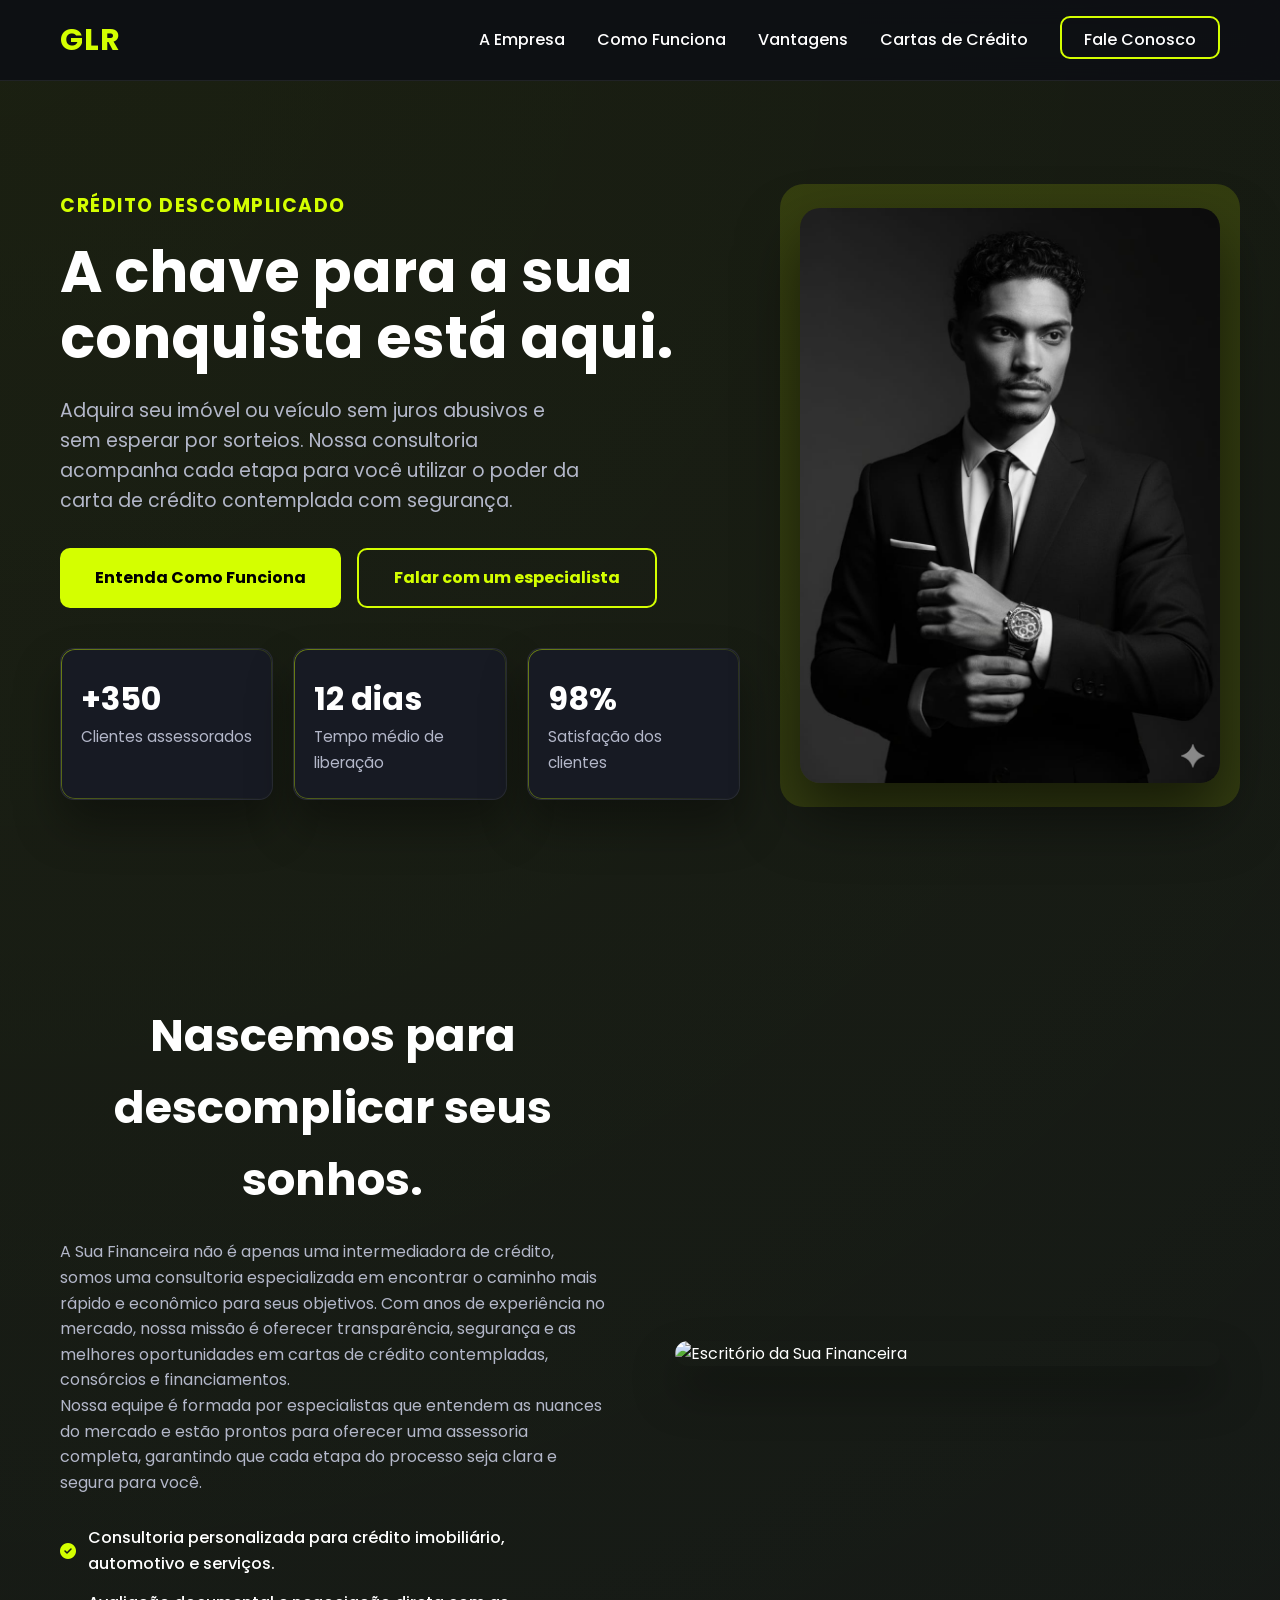
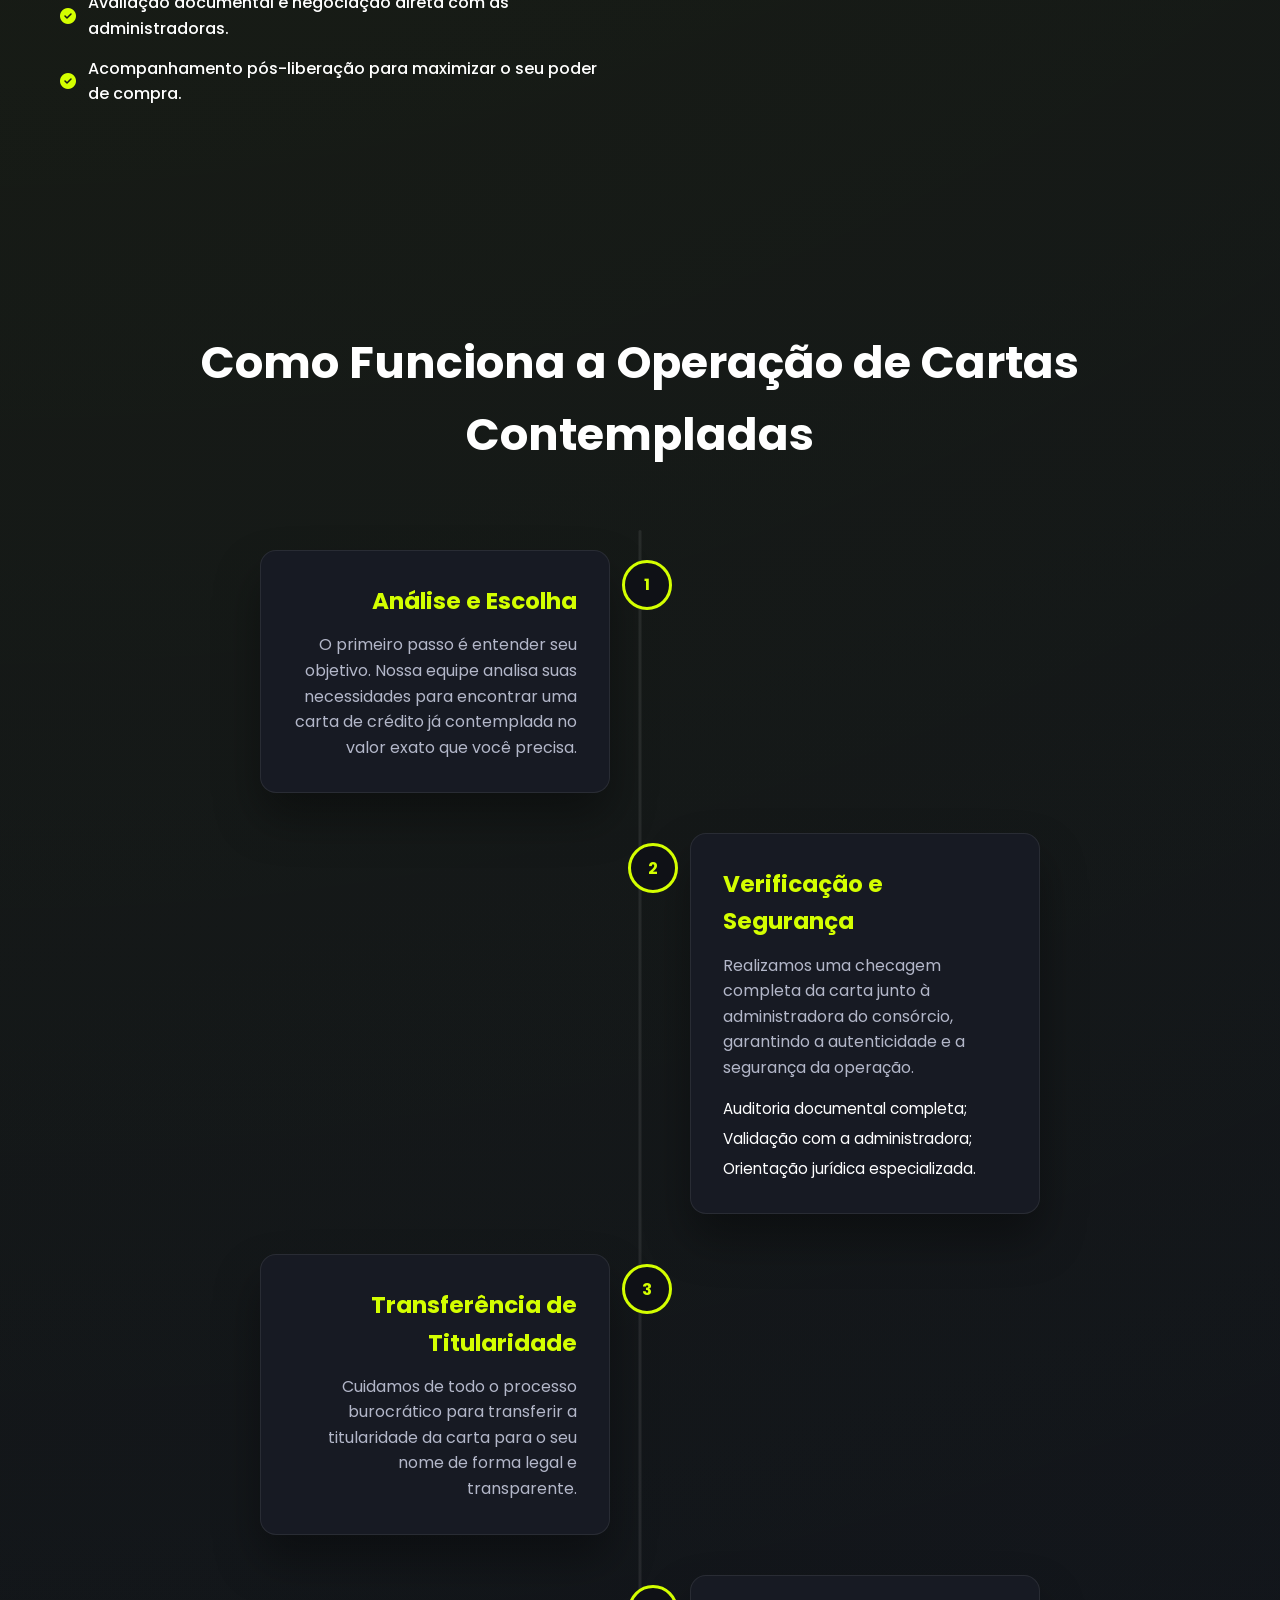
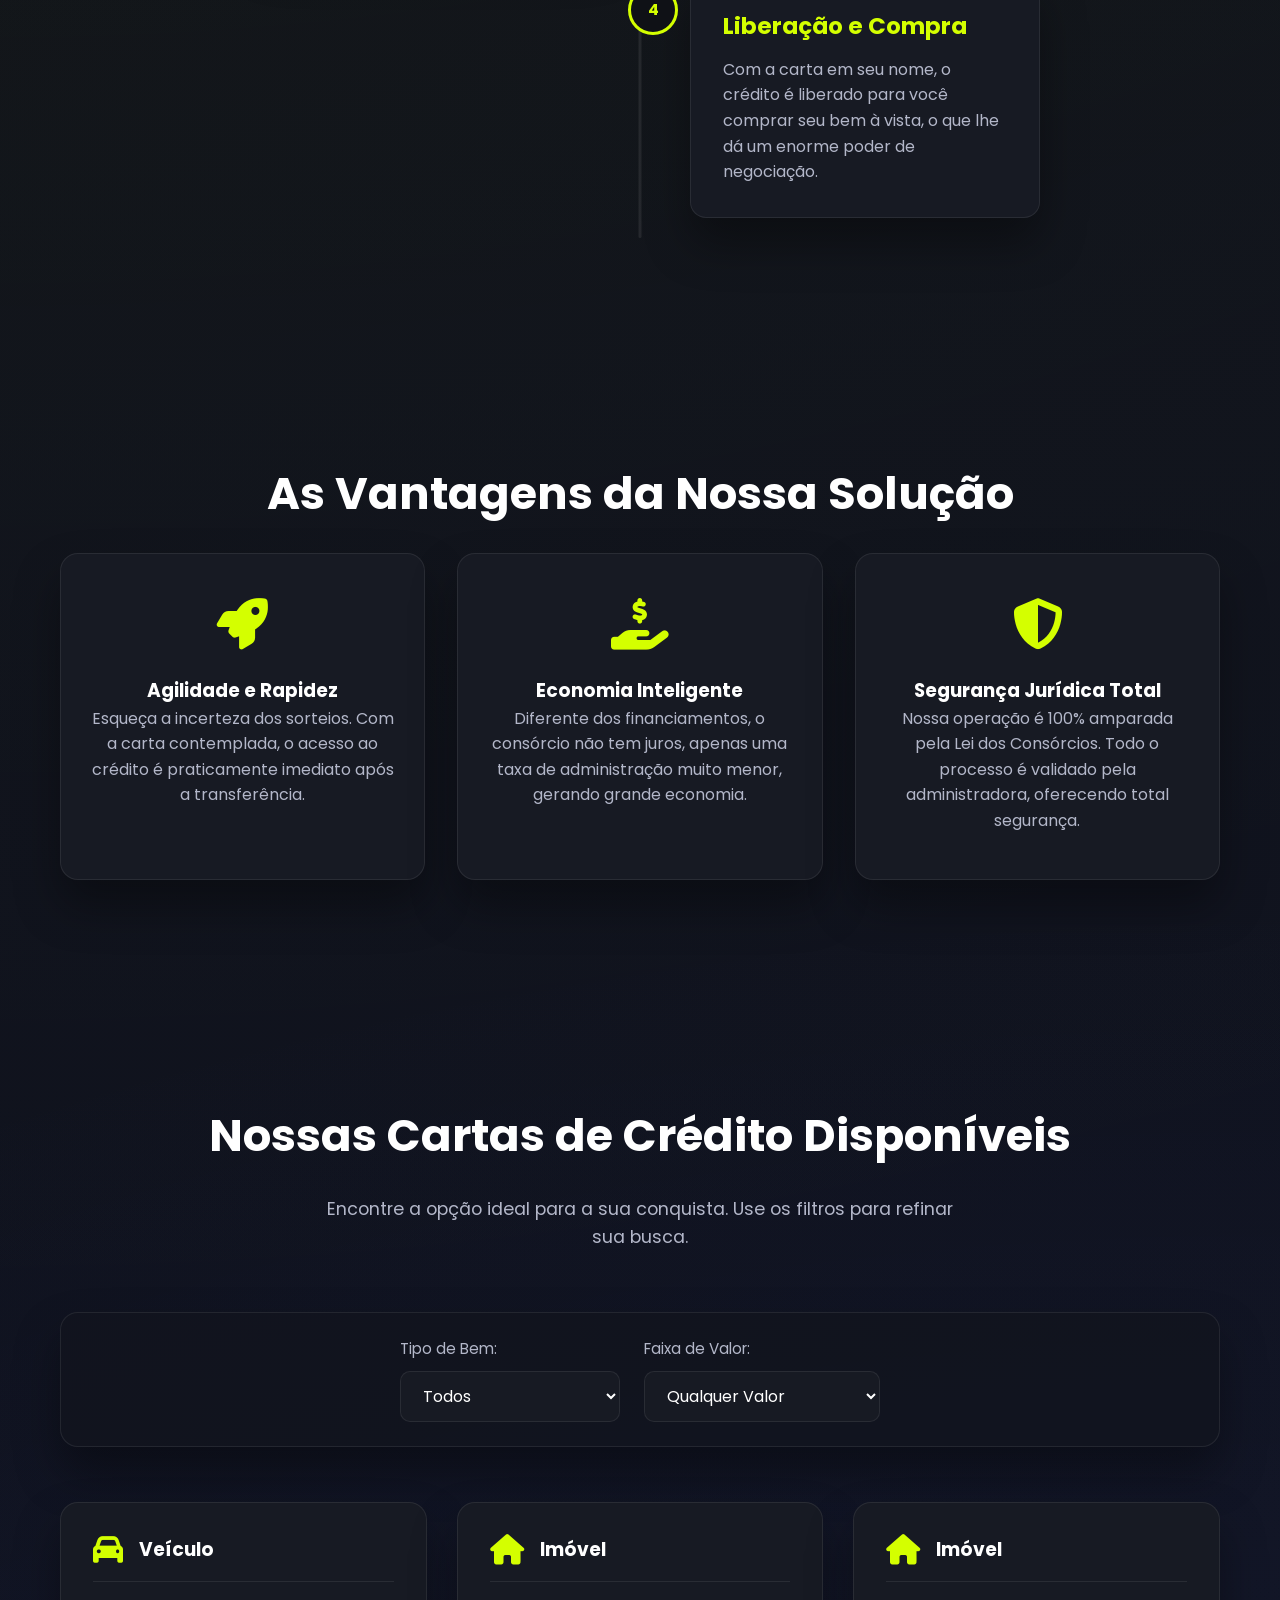
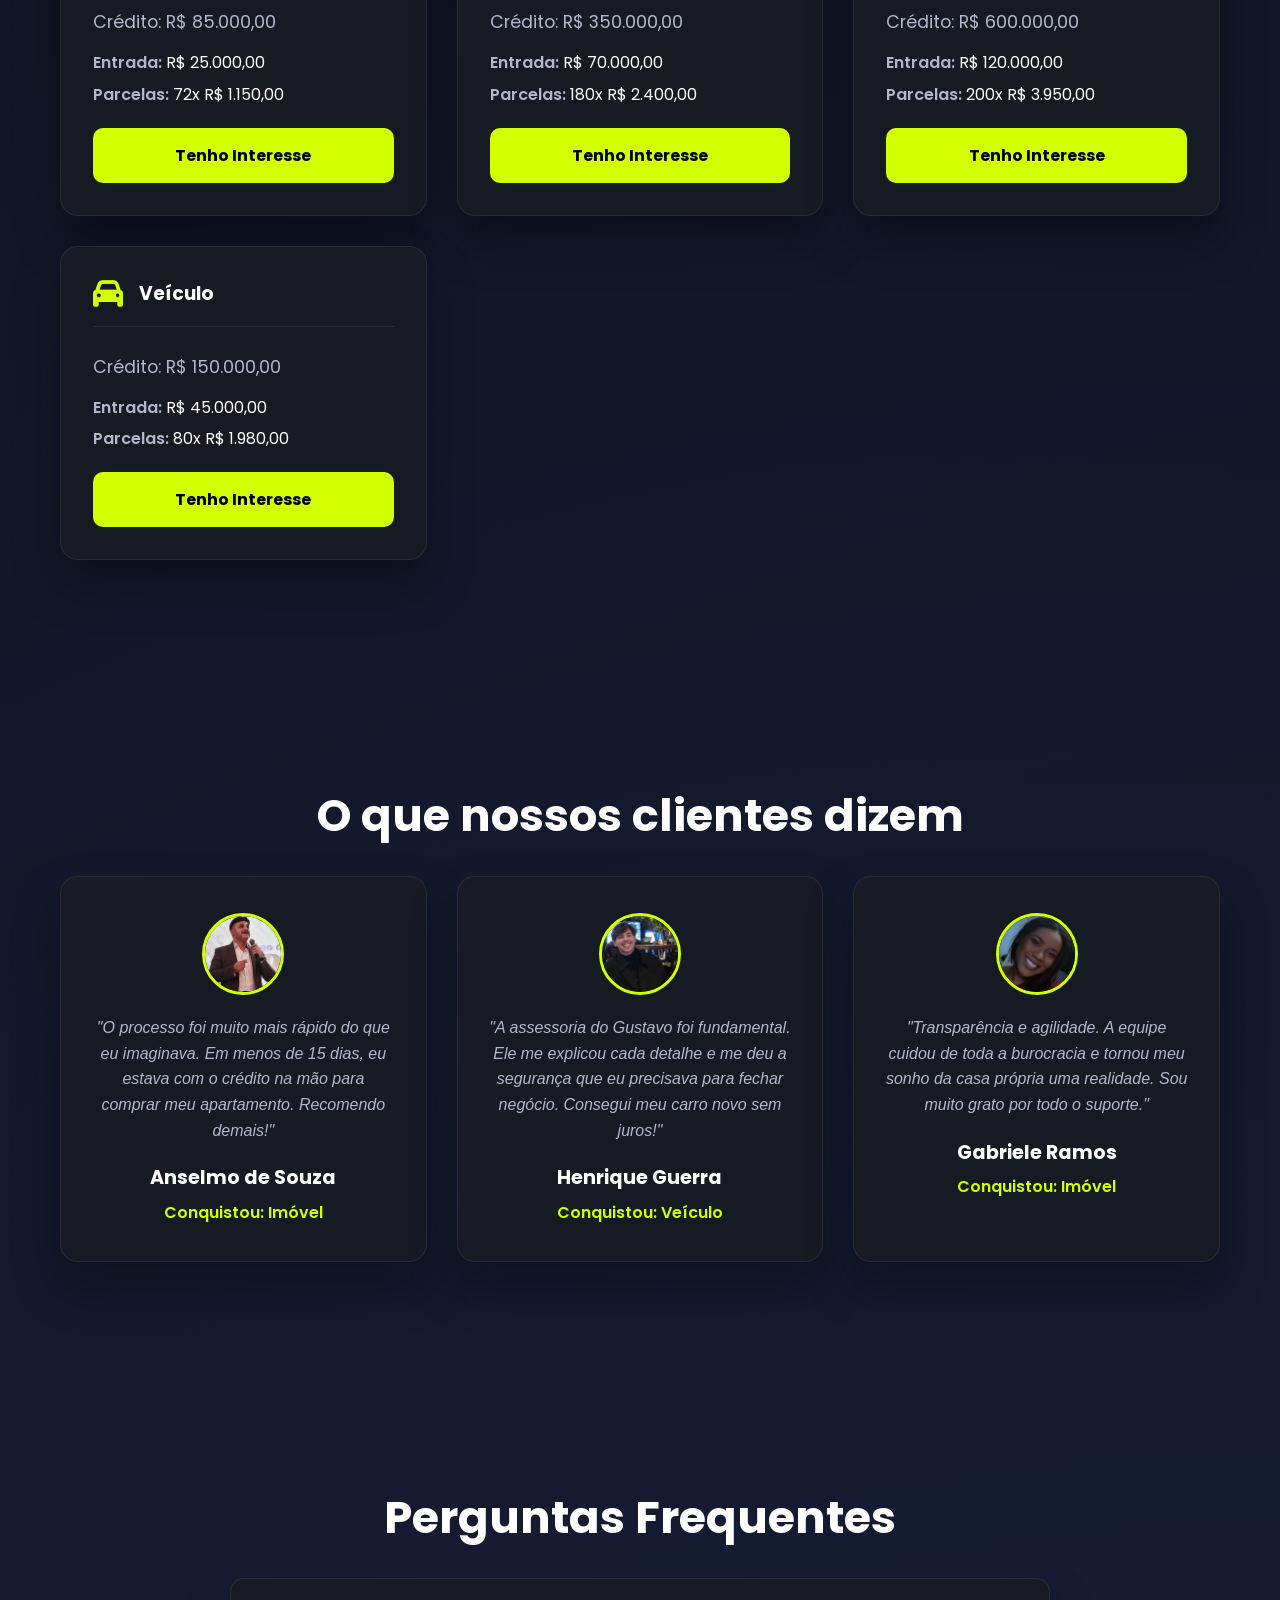
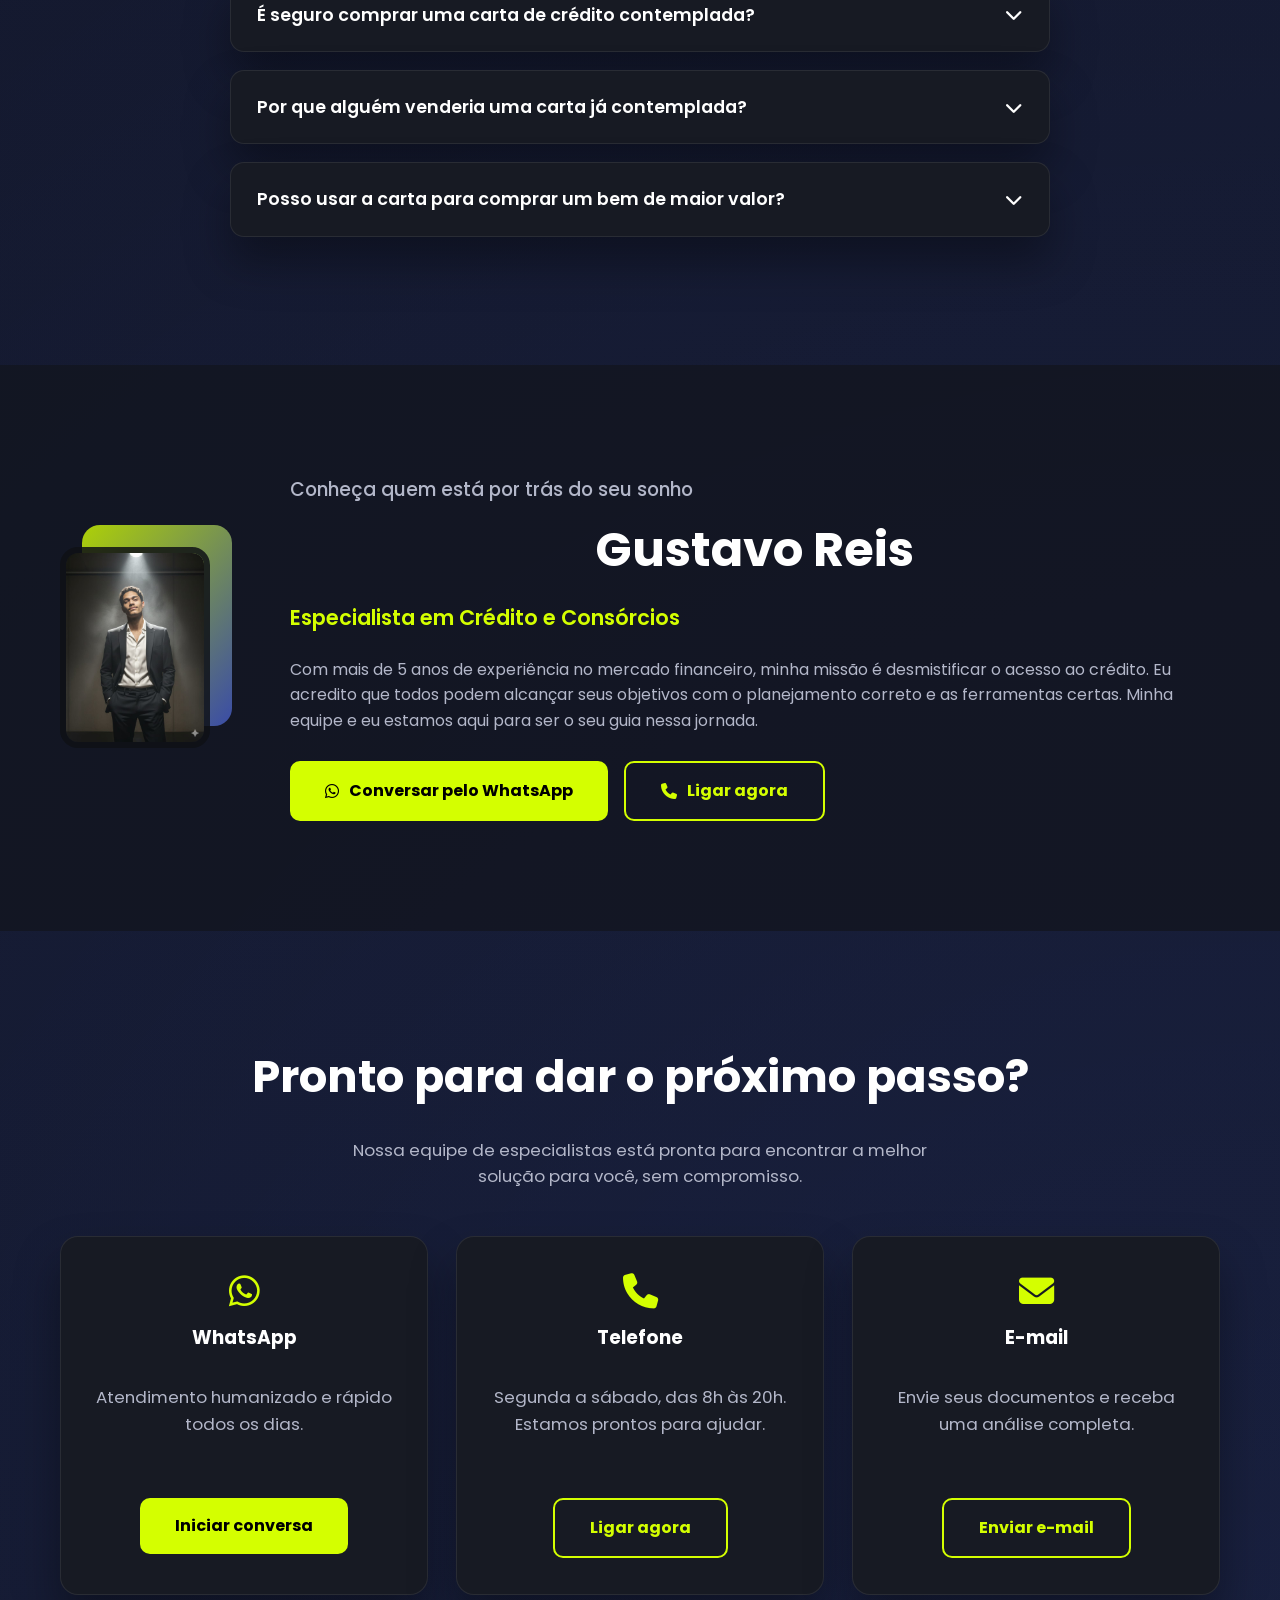
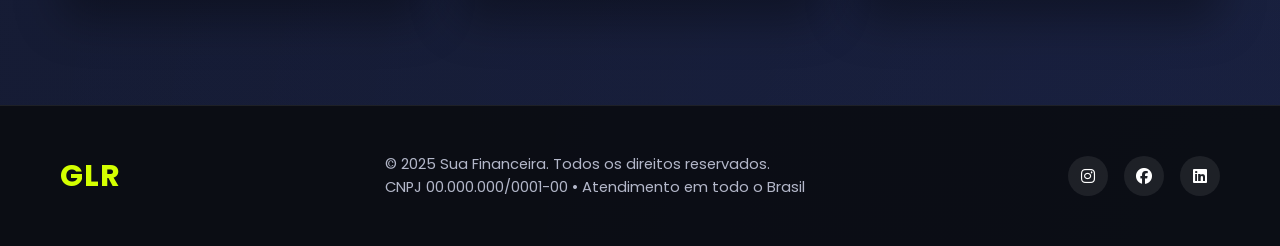
==== commit c0528906: "Centralize contact details and improve cartas export" ====
--- a/index.html
+++ b/index.html
@@ -4,26 +4,24 @@
     <meta charset="UTF-8">
     <meta name="viewport" content="width=device-width, initial-scale=1.0">
     <meta name="description" content="Cartas de crédito contempladas, consultoria financeira e atendimento especializado para você conquistar seu imóvel ou veículo.">
-    <title>GLR Financeira - Realize com Segurança</title>
+    <title>Sua Financeira - A Chave para sua Conquista</title>
     <link rel="stylesheet" href="style.css">
-    <link rel="stylesheet" href="https://cdnjs.cloudflare.com/ajax/libs/font-awesome/6.4.2/css/all.min.css" integrity="sha512-z3gLpd7yknf1YoNbCzqRKc4qyor8gaKU1qmn+CShxbuBusANI9QpRohGBreCFkKxLhei6S9CQXFEbbKuqLg0DA==" crossorigin="anonymous" referrerpolicy="no-referrer" />
+    <link rel="stylesheet" href="https://cdnjs.cloudflare.com/ajax/libs/font-awesome/6.4.2/css/all.min.css">
 </head>
-<body>
-    <span class="side-identity" aria-hidden="true">GLR FINANCEIRA</span>
-
+<body data-whatsapp="5599999999999" data-phone="+5599999999999">
     <header class="main-header">
         <div class="container header-content">
-            <a href="index.html" class="logo" aria-label="Página inicial da GLR Financeira">GLR</a>
+            <a href="index.html" class="logo" aria-label="Início da GLR Financeira">GLR</a>
             <button class="menu-toggle" type="button" aria-expanded="false" aria-controls="primary-navigation">
-                <span class="sr-only">Alternar menu</span>
+                <span class="sr-only">Abrir menu</span>
                 <i class="fa-solid fa-bars"></i>
             </button>
             <nav id="primary-navigation" class="primary-nav" aria-label="Navegação principal">
                 <ul>
-                    <li><a href="#hero">Início</a></li>
-                    <li><a href="#diferenciais">Diferenciais</a></li>
-                    <li><a href="#depoimentos">Clientes</a></li>
-                    <li><a href="#catalogo-home">Cartas</a></li>
+                    <li><a href="#sobre-nos">A Empresa</a></li>
+                    <li><a href="#como-funciona">Como Funciona</a></li>
+                    <li><a href="#vantagens">Vantagens</a></li>
+                    <li><a href="cartas.html">Cartas de Crédito</a></li>
                     <li><a href="#contato" class="cta-button-small">Fale Conosco</a></li>
                 </ul>
             </nav>
@@ -34,291 +32,275 @@
         <section id="hero">
             <div class="container hero-content">
                 <div class="hero-text">
-                    <span class="badge">GLR FINANCEIRA</span>
-                    <h1>Realize seus sonhos com segurança e planejamento.</h1>
-                    <p>Transformamos cartas contempladas em conquistas reais. Consultoria especializada, negociação estratégica e acompanhamento de ponta a ponta para você comprar com poder de pagamento à vista.</p>
+                    <p class="subtitle">CRÉDITO DESCOMPLICADO</p>
+                    <h1>A chave para a sua conquista está aqui.</h1>
+                    <p>Adquira seu imóvel ou veículo sem juros abusivos e sem esperar por sorteios. Nossa consultoria acompanha cada etapa para você utilizar o poder da carta de crédito contemplada com segurança.</p>
                     <div class="hero-actions">
-                        <a href="https://wa.me/5599999999999?text=Quero%20uma%20an%C3%A1lise%20personalizada" class="cta-button" target="_blank" rel="noopener">Quero falar com um especialista</a>
-                        <a href="#catalogo-home" class="cta-button ghost">Ver cartas disponíveis</a>
-                    </div>
-                    <div class="hero-meta">
-                        <div class="meta-item">
-                            <span class="meta-number">+350</span>
-                            <span class="meta-label">Clientes assessorados</span>
-                        </div>
-                        <div class="meta-item">
-                            <span class="meta-number">12 dias</span>
-                            <span class="meta-label">Tempo médio de liberação</span>
-                        </div>
-                        <div class="meta-item">
-                            <span class="meta-number">98%</span>
-                            <span class="meta-label">Taxa de satisfação</span>
+                        <a href="#como-funciona" class="cta-button">Entenda Como Funciona</a>
+                        <a href="#contato" class="cta-button ghost">Falar com um especialista</a>
+                    </div>
+                    <div class="hero-stats" aria-label="Indicadores de resultados">
+                        <div class="hero-stat">
+                            <span class="hero-stat-number">+350</span>
+                            <span class="hero-stat-label">Clientes assessorados</span>
+                        </div>
+                        <div class="hero-stat">
+                            <span class="hero-stat-number">12 dias</span>
+                            <span class="hero-stat-label">Tempo médio de liberação</span>
+                        </div>
+                        <div class="hero-stat">
+                            <span class="hero-stat-number">98%</span>
+                            <span class="hero-stat-label">Satisfação dos clientes</span>
                         </div>
                     </div>
                 </div>
                 <div class="hero-image">
-                    <img src="img/eu3.jpeg" alt="Consultor da GLR Financeira" loading="lazy">
-                </div>
-            </div>
-        </section>
-
-        <section id="por-que" class="animate-on-scroll">
-            <div class="container">
-                <div class="section-intro">
-                    <span class="badge badge-muted">POR QUE PESSOAS NOS ESCOLHEM</span>
-                    <h2>Entrega real, sem promessas vazias.</h2>
-                </div>
-                <div class="feature-strip">
-                    <article class="feature-pill">
-                        <i class="fa-solid fa-user-shield"></i>
-                        <div>
-                            <h3>Processos auditados</h3>
-                            <p>Due diligence jurídico e financeiro em cada carta.</p>
-                        </div>
-                    </article>
-                    <article class="feature-pill">
-                        <i class="fa-solid fa-bolt"></i>
-                        <div>
-                            <h3>Respostas em horas</h3>
-                            <p>Time dedicado para acelerar a transferência.</p>
-                        </div>
-                    </article>
-                    <article class="feature-pill">
-                        <i class="fa-solid fa-handshake"></i>
-                        <div>
-                            <h3>Negociação estratégica</h3>
-                            <p>Você compra com poder de pagamento à vista.</p>
-                        </div>
-                    </article>
-                </div>
-            </div>
-        </section>
-
-        <section id="diferenciais" class="animate-on-scroll">
-            <div class="container">
-                <div class="section-intro">
-                    <span class="badge badge-muted">O QUE DIFERENCIA O NOSSO TIME</span>
-                    <h2>Especialistas focados em destravar o seu crédito.</h2>
-                    <p class="section-subtitle">Unimos análise criteriosa, relacionamento com administradoras e acompanhamento próximo para você assumir o controle da negociação.</p>
-                </div>
-                <div class="grid grid-4">
-                    <article class="card">
-                        <i class="fa-solid fa-magnifying-glass-chart"></i>
-                        <h3>Análise 360º</h3>
-                        <p>Mapeamos seu perfil, definimos estratégia e apresentamos as melhores cartas contempladas para sua meta.</p>
-                    </article>
-                    <article class="card">
-                        <i class="fa-solid fa-file-shield"></i>
-                        <h3>Compliance rigoroso</h3>
-                        <p>Auditoria documental com check-list exclusivo e validação direta junto às administradoras.</p>
-                    </article>
-                    <article class="card">
-                        <i class="fa-solid fa-people-group"></i>
-                        <h3>Time senior</h3>
-                        <p>Consultores com experiência em consórcios de alto valor, prontos para negociar no seu ritmo.</p>
-                    </article>
-                    <article class="card">
-                        <i class="fa-solid fa-trophy"></i>
-                        <h3>Conquista garantida</h3>
-                        <p>Do primeiro contato à liberação do crédito, conduzimos todo o processo para você comprar com segurança.</p>
-                    </article>
-                </div>
+                    <img src="img/eu3.jpeg" alt="Consultor Financeiro" loading="lazy">
+                </div>
+            </div>
+        </section>
+
+        <section id="sobre-nos" class="animate-on-scroll">
+            <div class="container sobre-nos-content">
+                <div class="sobre-nos-text">
+                    <h2>Nascemos para descomplicar seus sonhos.</h2>
+                    <p>A Sua Financeira não é apenas uma intermediadora de crédito, somos uma consultoria especializada em encontrar o caminho mais rápido e econômico para seus objetivos. Com anos de experiência no mercado, nossa missão é oferecer transparência, segurança e as melhores oportunidades em cartas de crédito contempladas, consórcios e financiamentos.</p>
+                    <p>Nossa equipe é formada por especialistas que entendem as nuances do mercado e estão prontos para oferecer uma assessoria completa, garantindo que cada etapa do processo seja clara e segura para você.</p>
+                    <ul class="sobre-nos-lista">
+                        <li><i class="fa-solid fa-circle-check"></i> Consultoria personalizada para crédito imobiliário, automotivo e serviços.</li>
+                        <li><i class="fa-solid fa-circle-check"></i> Avaliação documental e negociação direta com as administradoras.</li>
+                        <li><i class="fa-solid fa-circle-check"></i> Acompanhamento pós-liberação para maximizar o seu poder de compra.</li>
+                    </ul>
+                </div>
+                <div class="sobre-nos-image">
+                    <img src="https://via.placeholder.com/500x400?text=Nosso+Escrit%C3%B3rio" alt="Escritório da Sua Financeira" loading="lazy">
+                </div>
+            </div>
+        </section>
+
+        <section id="como-funciona" class="animate-on-scroll">
+            <div class="container">
+                <h2>Como Funciona a Operação de Cartas Contempladas</h2>
+                <div class="timeline" role="list">
+                    <div class="timeline-item" data-step="1" role="listitem">
+                        <div class="timeline-content">
+                            <h3>Análise e Escolha</h3>
+                            <p>O primeiro passo é entender seu objetivo. Nossa equipe analisa suas necessidades para encontrar uma carta de crédito já contemplada no valor exato que você precisa.</p>
+                        </div>
+                    </div>
+                    <div class="timeline-item" data-step="2" role="listitem">
+                        <div class="timeline-content">
+                            <h3>Verificação e Segurança</h3>
+                            <p>Realizamos uma checagem completa da carta junto à administradora do consórcio, garantindo a autenticidade e a segurança da operação.</p>
+                            <ul class="timeline-list">
+                                <li>Auditoria documental completa;</li>
+                                <li>Validação com a administradora;</li>
+                                <li>Orientação jurídica especializada.</li>
+                            </ul>
+                        </div>
+                    </div>
+                    <div class="timeline-item" data-step="3" role="listitem">
+                        <div class="timeline-content">
+                            <h3>Transferência de Titularidade</h3>
+                            <p>Cuidamos de todo o processo burocrático para transferir a titularidade da carta para o seu nome de forma legal e transparente.</p>
+                        </div>
+                    </div>
+                    <div class="timeline-item" data-step="4" role="listitem">
+                        <div class="timeline-content">
+                            <h3>Liberação e Compra</h3>
+                            <p>Com a carta em seu nome, o crédito é liberado para você comprar seu bem à vista, o que lhe dá um enorme poder de negociação.</p>
+                        </div>
+                    </div>
+                </div>
+            </div>
+        </section>
+
+        <section id="vantagens" class="animate-on-scroll">
+             <div class="container">
+                <h2>As Vantagens da Nossa Solução</h2>
+                <div class="vantagens-grid-detalhada">
+                    <div class="vantagem-card">
+                        <i class="fa-solid fa-rocket"></i>
+                        <h3>Agilidade e Rapidez</h3>
+                        <p>Esqueça a incerteza dos sorteios. Com a carta contemplada, o acesso ao crédito é praticamente imediato após a transferência.</p>
+                    </div>
+                    <div class="vantagem-card">
+                        <i class="fa-solid fa-hand-holding-dollar"></i>
+                        <h3>Economia Inteligente</h3>
+                        <p>Diferente dos financiamentos, o consórcio não tem juros, apenas uma taxa de administração muito menor, gerando grande economia.</p>
+                    </div>
+                    <div class="vantagem-card">
+                        <i class="fa-solid fa-shield-halved"></i>
+                        <h3>Segurança Jurídica Total</h3>
+                        <p>Nossa operação é 100% amparada pela Lei dos Consórcios. Todo o processo é validado pela administradora, oferecendo total segurança.</p>
+                    </div>
+                </div>
+            </div>
+        </section>
+
+        <section id="cartas-disponiveis" class="animate-on-scroll">
+            <div class="container">
+                <h2>Nossas Cartas de Crédito Disponíveis</h2>
+                <p class="section-subtitle">Encontre a opção ideal para a sua conquista. Use os filtros para refinar sua busca.</p>
+
+                <div class="filtros">
+                    <div class="filtro-grupo">
+                        <label for="filtro-tipo">Tipo de Bem:</label>
+                        <select id="filtro-tipo">
+                            <option value="todos">Todos</option>
+                            <option value="imovel">Imóvel</option>
+                            <option value="veiculo">Veículo</option>
+                        </select>
+                    </div>
+                    <div class="filtro-grupo">
+                        <label for="filtro-valor">Faixa de Valor:</label>
+                        <select id="filtro-valor">
+                            <option value="todos">Qualquer Valor</option>
+                            <option value="0-100000">Até R$100.000</option>
+                            <option value="100001-200000">R$100.001 a R$200.000</option>
+                            <option value="200001-500000">R$200.001 a R$500.000</option>
+                            <option value="500001-">Acima de R$500.000</option>
+                        </select>
+                    </div>
+                </div>
+
+                <div id="cartas-disponiveis-grid">
+                    <div class="carta-card" data-tipo="veiculo" data-valor="85000">
+                        <div class="carta-card-header"><i class="fa-solid fa-car"></i><h3>Veículo</h3></div>
+                        <p class="credito">Crédito: R$ 85.000,00</p>
+                        <div class="carta-card-body"><p><strong>Entrada:</strong> R$ 25.000,00</p><p><strong>Parcelas:</strong> 72x R$ 1.150,00</p></div>
+                        <a href="#contato" class="cta-button">Tenho Interesse</a>
+                    </div>
+                    <div class="carta-card" data-tipo="imovel" data-valor="350000">
+                        <div class="carta-card-header"><i class="fa-solid fa-house"></i><h3>Imóvel</h3></div>
+                        <p class="credito">Crédito: R$ 350.000,00</p>
+                        <div class="carta-card-body"><p><strong>Entrada:</strong> R$ 70.000,00</p><p><strong>Parcelas:</strong> 180x R$ 2.400,00</p></div>
+                        <a href="#contato" class="cta-button">Tenho Interesse</a>
+                    </div>
+                    <div class="carta-card" data-tipo="imovel" data-valor="600000">
+                        <div class="carta-card-header"><i class="fa-solid fa-house"></i><h3>Imóvel</h3></div>
+                        <p class="credito">Crédito: R$ 600.000,00</p>
+                        <div class="carta-card-body"><p><strong>Entrada:</strong> R$ 120.000,00</p><p><strong>Parcelas:</strong> 200x R$ 3.950,00</p></div>
+                        <a href="#contato" class="cta-button">Tenho Interesse</a>
+                    </div>
+                     <div class="carta-card" data-tipo="veiculo" data-valor="150000">
+                        <div class="carta-card-header"><i class="fa-solid fa-car"></i><h3>Veículo</h3></div>
+                        <p class="credito">Crédito: R$ 150.000,00</p>
+                        <div class="carta-card-body"><p><strong>Entrada:</strong> R$ 45.000,00</p><p><strong>Parcelas:</strong> 80x R$ 1.980,00</p></div>
+                        <a href="#contato" class="cta-button">Tenho Interesse</a>
+                    </div>
+                </div>
+                <p id="nenhuma-carta" class="hidden">Nenhuma carta de crédito encontrada com os filtros selecionados.</p>
             </div>
         </section>
 
         <section id="depoimentos" class="animate-on-scroll">
             <div class="container">
-                <div class="section-intro">
-                    <span class="badge badge-muted">O QUE NOSSOS CLIENTES DIZEM</span>
-                    <h2>Histórias reais de quem decidiu agir.</h2>
-                </div>
-                <div class="grid grid-3 testimonials">
-                    <article class="card testimonial">
-                        <p>“Consegui antecipar a compra do meu apartamento em seis meses. A GLR cuidou de toda a documentação e negociou um valor de entrada inacreditável.”</p>
-                        <div class="author">
-                            <img src="img/1.png" alt="Cliente satisfeita" loading="lazy">
-                            <div>
-                                <strong>Patrícia Gomes</strong>
-                                <span>Imóvel residencial</span>
-                            </div>
-                        </div>
-                    </article>
-                    <article class="card testimonial">
-                        <p>“Sou empresário e precisava ampliar a frota rápido. Em menos de uma semana estava com o crédito liberado e pagando bem menos que no financiamento.”</p>
-                        <div class="author">
-                            <img src="img/2.png" alt="Cliente satisfeito" loading="lazy">
-                            <div>
-                                <strong>Rodrigo Martins</strong>
-                                <span>Veículos utilitários</span>
-                            </div>
-                        </div>
-                    </article>
-                    <article class="card testimonial">
-                        <p>“Fui atendido com clareza desde o primeiro contato. Transparência total e suporte até a assinatura final. Recomendo de olhos fechados.”</p>
-                        <div class="author">
-                            <img src="img/3.png" alt="Cliente satisfeito" loading="lazy">
-                            <div>
-                                <strong>Thiago Pereira</strong>
-                                <span>Investidor</span>
-                            </div>
-                        </div>
-                    </article>
-                </div>
-            </div>
-        </section>
-
-        <section id="atuacao" class="animate-on-scroll">
-            <div class="container">
-                <div class="section-intro">
-                    <span class="badge badge-muted">PARA QUAIS SITUAÇÕES ENTREGAMOS</span>
-                    <h2>Do primeiro imóvel ao grande investimento.</h2>
-                </div>
-                <div class="grid grid-4">
-                    <article class="card icon-card">
-                        <i class="fa-solid fa-building"></i>
-                        <h3>Imóveis urbanos</h3>
-                        <p>Apartamentos, casas e salas comerciais com crédito garantido.</p>
-                    </article>
-                    <article class="card icon-card">
-                        <i class="fa-solid fa-warehouse"></i>
-                        <h3>Construção e reformas</h3>
-                        <p>Financie obras e ampliações com previsibilidade.</p>
-                    </article>
-                    <article class="card icon-card">
-                        <i class="fa-solid fa-car"></i>
-                        <h3>Veículos leves e pesados</h3>
-                        <p>Automóveis, caminhões e utilitários para sua frota.</p>
-                    </article>
-                    <article class="card icon-card">
-                        <i class="fa-solid fa-briefcase"></i>
-                        <h3>Capital para negócios</h3>
-                        <p>Garanta recursos para expansão empresarial com taxas enxutas.</p>
-                    </article>
-                </div>
-            </div>
-        </section>
-
-        <section id="parceiros" class="animate-on-scroll">
-            <div class="container parceiros-content">
-                <div class="section-intro">
-                    <span class="badge badge-muted">QUEM ESTÁ COM A GENTE</span>
-                    <h2>Credibilidade reconhecida por grandes players.</h2>
-                    <p class="section-subtitle">Mantemos relacionamento direto com as principais administradoras de consórcio do país para garantir oportunidades exclusivas.</p>
-                </div>
-                <div class="partner-logos">
-                    <span>Bradesco</span>
-                    <span>Itaú</span>
-                    <span>Porto Seguro</span>
-                    <span>Caixa</span>
-                    <span>Santander</span>
-                </div>
-            </div>
-        </section>
-
-        <section id="catalogo-home" class="animate-on-scroll">
-            <div class="container">
-                <div class="section-intro">
-                    <span class="badge badge-muted">ESCOLHA A CARTA QUE VOCÊ VÊ</span>
-                    <h2>Cartas prontas para acelerar sua conquista.</h2>
-                </div>
-                <div id="cartas-disponiveis-grid" class="cartas-grid">
-                    <article class="carta-card" data-tipo="imovel" data-valor="450000">
-                        <header>
-                            <span class="chip">Imóvel</span>
-                            <h3>Crédito de R$ 450.000</h3>
-                        </header>
-                        <ul>
-                            <li><strong>Entrada:</strong> R$ 90.000</li>
-                            <li><strong>Parcela:</strong> R$ 2.150</li>
-                            <li><strong>Prazo:</strong> 168 meses</li>
-                        </ul>
-                        <a href="cartas.html" class="cta-inline">Ver detalhes</a>
-                    </article>
-                    <article class="carta-card" data-tipo="veiculo" data-valor="180000">
-                        <header>
-                            <span class="chip">Veículos</span>
-                            <h3>Crédito de R$ 180.000</h3>
-                        </header>
-                        <ul>
-                            <li><strong>Entrada:</strong> R$ 36.000</li>
-                            <li><strong>Parcela:</strong> R$ 1.280</li>
-                            <li><strong>Prazo:</strong> 84 meses</li>
-                        </ul>
-                        <a href="cartas.html" class="cta-inline">Ver detalhes</a>
-                    </article>
-                    <article class="carta-card" data-tipo="servico" data-valor="120000">
-                        <header>
-                            <span class="chip">Serviços</span>
-                            <h3>Crédito de R$ 120.000</h3>
-                        </header>
-                        <ul>
-                            <li><strong>Entrada:</strong> R$ 24.000</li>
-                            <li><strong>Parcela:</strong> R$ 980</li>
-                            <li><strong>Prazo:</strong> 72 meses</li>
-                        </ul>
-                        <a href="cartas.html" class="cta-inline">Ver detalhes</a>
-                    </article>
-                </div>
-                <p id="nenhuma-carta" class="hidden">Nenhuma carta encontrada com os filtros selecionados.</p>
-            </div>
-        </section>
-
-        <section id="front" class="animate-on-scroll">
-            <div class="container front-content">
-                <div class="front-image">
-                    <img src="img/eu2.jpeg" alt="Consultor líder da GLR" loading="lazy">
-                </div>
-                <div class="front-text">
-                    <span class="badge badge-muted">QUEM TÁ NO FRONT</span>
-                    <h2>Daniel Rocha, seu consultor dedicado.</h2>
-                    <p>Mais de 12 anos destravando crédito contemplado para famílias e empresas em todo o Brasil. Vai além de uma negociação: é acompanhamento estratégico para você comprar certo e sem dor de cabeça.</p>
-                    <ul class="front-list">
-                        <li><i class="fa-solid fa-circle-check"></i> Especialista certificado pelas principais administradoras.</li>
-                        <li><i class="fa-solid fa-circle-check"></i> Equipe enxuta, atendimento direto com quem decide.</li>
-                        <li><i class="fa-solid fa-circle-check"></i> Processos digitais, assinatura remota e suporte pós-venda.</li>
-                    </ul>
+                <h2>O que nossos clientes dizem</h2>
+                <div class="depoimentos-grid">
+                    <div class="depoimento-card">
+                        <img src="img/1.png" alt="Foto do Cliente" loading="lazy">
+                        <p class="depoimento-texto">"O processo foi muito mais rápido do que eu imaginava. Em menos de 15 dias, eu estava com o crédito na mão para comprar meu apartamento. Recomendo demais!"</p>
+                        <h4 class="depoimento-nome">Anselmo de Souza</h4>
+                        <p class="depoimento-objetivo">Conquistou: Imóvel</p>
+                    </div>
+                    <div class="depoimento-card">
+                        <img src="img/2.png" alt="Foto do Cliente" loading="lazy">
+                        <p class="depoimento-texto">"A assessoria do Gustavo foi fundamental. Ele me explicou cada detalhe e me deu a segurança que eu precisava para fechar negócio. Consegui meu carro novo sem juros!"</p>
+                        <h4 class="depoimento-nome">Henrique Guerra</h4>
+                        <p class="depoimento-objetivo">Conquistou: Veículo</p>
+                    </div>
+                    <div class="depoimento-card">
+                        <img src="img/3.png" alt="Foto do Cliente" loading="lazy">
+                        <p class="depoimento-texto">"Transparência e agilidade. A equipe cuidou de toda a burocracia e tornou meu sonho da casa própria uma realidade. Sou muito grato por todo o suporte."</p>
+                        <h4 class="depoimento-nome">Gabriele Ramos</h4>
+                        <p class="depoimento-objetivo">Conquistou: Imóvel</p>
+                    </div>
+                </div>
+            </div>
+        </section>
+
+        <section id="faq" class="animate-on-scroll">
+            <div class="container">
+                <h2>Perguntas Frequentes</h2>
+                <div class="faq-container">
+                    <div class="faq-item">
+                        <div class="faq-pergunta">
+                            É seguro comprar uma carta de crédito contemplada?
+                            <i class="fa-solid fa-chevron-down"></i>
+                        </div>
+                        <div class="faq-resposta">
+                            <p>Sim, é 100% seguro. A operação é prevista na Lei dos Consórcios (Lei nº 11.795/2008) e todo o processo de transferência de titularidade é feito diretamente com a administradora do consórcio, garantindo total transparência e segurança jurídica para ambas as partes.</p>
+                        </div>
+                    </div>
+                    <div class="faq-item">
+                        <div class="faq-pergunta">
+                            Por que alguém venderia uma carta já contemplada?
+                            <i class="fa-solid fa-chevron-down"></i>
+                        </div>
+                        <div class="faq-resposta">
+                            <p>Existem diversos motivos. A pessoa pode ter desistido da compra do bem, pode precisar do dinheiro da entrada para outra finalidade ou simplesmente mudou de planos. A venda da carta é uma forma de recuperar o valor investido rapidamente.</p>
+                        </div>
+                    </div>
+                    <div class="faq-item">
+                        <div class="faq-pergunta">
+                            Posso usar a carta para comprar um bem de maior valor?
+                            <i class="fa-solid fa-chevron-down"></i>
+                        </div>
+                        <div class="faq-resposta">
+                            <p>Sim. Você pode utilizar a carta de crédito como parte do pagamento e complementar o valor restante com recursos próprios. A carta funciona como um pagamento à vista, o que lhe dá grande poder de negociação.</p>
+                        </div>
+                    </div>
+                </div>
+            </div>
+        </section>
+
+        <section id="especialista" class="animate-on-scroll">
+            <div class="container especialista-content">
+                <div class="especialista-image">
+                    <div class="image-background-shape"></div>
+                    <img src="img/eu1.jpeg" alt="Especialista Gustavo Reis" loading="lazy">
+                </div>
+                <div class="especialista-text">
+                    <h3>Conheça quem está por trás do seu sonho</h3>
+                    <h2>Gustavo Reis</h2>
+                    <h4>Especialista em Crédito e Consórcios</h4>
+                    <p>Com mais de 5 anos de experiência no mercado financeiro, minha missão é desmistificar o acesso ao crédito. Eu acredito que todos podem alcançar seus objetivos com o planejamento correto e as ferramentas certas. Minha equipe e eu estamos aqui para ser o seu guia nessa jornada.</p>
+                    <div class="especialista-contatos">
+                        <a href="https://wa.me/5599999999999" target="_blank" rel="noopener" class="cta-button" data-whatsapp-link data-whatsapp-message="Olá! Gostaria de saber mais sobre as cartas de crédito disponíveis.">
+                            <i class="fa-brands fa-whatsapp"></i> Conversar pelo WhatsApp
+                        </a>
+                        <a href="tel:+5599999999999" class="cta-button ghost" data-phone-link>
+                            <i class="fa-solid fa-phone"></i> Ligar agora
+                        </a>
+                    </div>
                 </div>
             </div>
         </section>
 
         <section id="contato" class="animate-on-scroll">
-            <div class="container contato-card">
-                <div class="contato-texto">
-                    <span class="badge badge-muted">PRONTO PARA COMEÇAR?</span>
-                    <h2>Fale agora com o time GLR.</h2>
-                    <p>Nosso atendimento funciona de segunda a sexta das 8h às 20h. Envie uma mensagem e receba sua análise personalizada em poucas horas.</p>
-                    <div class="contato-info">
-                        <span><i class="fa-brands fa-whatsapp"></i> (55) 99999-9999</span>
-                        <span><i class="fa-solid fa-envelope"></i> contato@glrfinanceira.com</span>
-                        <span><i class="fa-solid fa-location-dot"></i> Atendimento 100% digital para todo o Brasil</span>
-                    </div>
-                    <a href="https://wa.me/5599999999999?text=Quero%20uma%20carta%20contemplada" class="cta-button" target="_blank" rel="noopener">Iniciar atendimento</a>
-                </div>
-                <div class="contato-form">
-                    <form action="#" method="post" novalidate>
-                        <div class="form-group">
-                            <label for="nome">Nome completo</label>
-                            <input type="text" id="nome" name="nome" placeholder="Como podemos te chamar?">
-                        </div>
-                        <div class="form-group">
-                            <label for="email">E-mail</label>
-                            <input type="email" id="email" name="email" placeholder="Seu melhor e-mail">
-                        </div>
-                        <div class="form-group">
-                            <label for="objetivo">Objetivo</label>
-                            <select id="objetivo" name="objetivo">
-                                <option value="imovel">Comprar imóvel</option>
-                                <option value="veiculo">Comprar veículo</option>
-                                <option value="investimento">Investir</option>
-                                <option value="outros">Outros</option>
-                            </select>
-                        </div>
-                        <div class="form-group">
-                            <label for="mensagem">Mensagem</label>
-                            <textarea id="mensagem" name="mensagem" rows="4" placeholder="Conte um pouco do que você precisa"></textarea>
-                        </div>
-                        <button type="submit" class="cta-button full">Enviar mensagem</button>
-                    </form>
+            <div class="container">
+                <h2>Pronto para dar o próximo passo?</h2>
+                <p>Nossa equipe de especialistas está pronta para encontrar a melhor solução para você, sem compromisso.</p>
+                <div class="contato-grid">
+                    <div class="contato-card">
+                        <i class="fa-brands fa-whatsapp"></i>
+                        <h3>WhatsApp</h3>
+                        <p>Atendimento humanizado e rápido todos os dias.</p>
+                        <a class="cta-button" href="https://wa.me/5599999999999" target="_blank" rel="noopener" data-whatsapp-link data-whatsapp-message="Olá! Tenho interesse em utilizar uma carta de crédito contemplada.">Iniciar conversa</a>
+                    </div>
+                    <div class="contato-card">
+                        <i class="fa-solid fa-phone"></i>
+                        <h3>Telefone</h3>
+                        <p>Segunda a sábado, das 8h às 20h. Estamos prontos para ajudar.</p>
+                        <a class="cta-button ghost" href="tel:+5599999999999" data-phone-link>Ligar agora</a>
+                    </div>
+                    <div class="contato-card">
+                        <i class="fa-solid fa-envelope"></i>
+                        <h3>E-mail</h3>
+                        <p>Envie seus documentos e receba uma análise completa.</p>
+                        <a class="cta-button ghost" href="mailto:contato@suafinanceira.com">Enviar e-mail</a>
+                    </div>
                 </div>
             </div>
         </section>
@@ -326,15 +308,10 @@
 
     <footer>
         <div class="container footer-content">
-            <div class="footer-brand">
-                <a href="index.html" class="logo">GLR</a>
-                <p>&copy; 2025 GLR Financeira. Todos os direitos reservados.</p>
-            </div>
-            <div class="footer-links">
-                <a href="#hero">Início</a>
-                <a href="#diferenciais">Diferenciais</a>
-                <a href="cartas.html">Cartas</a>
-                <a href="#contato">Contato</a>
+            <a href="index.html" class="logo">GLR</a>
+            <div class="footer-infos">
+                <p>&copy; 2025 Sua Financeira. Todos os direitos reservados.</p>
+                <p>CNPJ 00.000.000/0001-00 • Atendimento em todo o Brasil</p>
             </div>
             <div class="footer-social">
                 <a href="https://www.instagram.com" target="_blank" rel="noopener" aria-label="Instagram"><i class="fa-brands fa-instagram"></i></a>
@@ -344,11 +321,6 @@
         </div>
     </footer>
 
-    <a class="floating-whatsapp" href="https://wa.me/5599999999999?text=Ol%C3%A1!%20Quero%20falar%20com%20a%20GLR%20Financeira." target="_blank" rel="noopener" aria-label="Conversar no WhatsApp">
-        <i class="fa-brands fa-whatsapp"></i>
-        <span>Preciso de ajuda</span>
-    </a>
-
     <a href="#hero" class="back-to-top" aria-label="Voltar ao topo">
         <i class="fa-solid fa-arrow-up"></i>
     </a>
--- a/style.css
+++ b/style.css
@@ -1,22 +1,24 @@
-@import url('https://fonts.googleapis.com/css2?family=Poppins:wght@300;400;500;600;700&display=swap');
+/* FONTES E VARIÁVEIS */
+@import url('https://fonts.googleapis.com/css2?family=Poppins:wght@300;400;600;700&display=swap');
 
 :root {
-    --color-background: #08090c;
-    --color-surface: #11131a;
-    --color-surface-alt: #191c25;
-    --color-border: rgba(255, 255, 255, 0.08);
-    --color-text: #f4f5f9;
-    --color-muted: #9da2b2;
-    --color-accent: #d7ff1f;
-    --color-accent-soft: rgba(215, 255, 31, 0.14);
-    --gradient-hero: radial-gradient(circle at top left, rgba(215, 255, 31, 0.16), transparent 55%),
-        radial-gradient(circle at bottom right, rgba(74, 79, 255, 0.18), transparent 45%),
-        linear-gradient(160deg, #07080a 0%, #0c0e13 50%, #0b0d12 100%);
-    --shadow-card: 0 24px 45px rgba(0, 0, 0, 0.45);
-    --transition: 0.3s ease;
-    --header-height: 80px;
-}
-
+    --cor-fundo: #0f1116;
+    --cor-fundo-card: #171a23;
+    --cor-destaque: #d4ff00;
+    --cor-destaque-suave: rgba(212, 255, 0, 0.15);
+    --cor-texto-principal: #ffffff;
+    --cor-texto-secundario: #b3b7c9;
+    --cor-borda: rgba(255, 255, 255, 0.08);
+    --gradiente-fundo: radial-gradient(circle at top left, rgba(212, 255, 0, 0.08), transparent 55%),
+        radial-gradient(circle at bottom right, rgba(84, 112, 255, 0.18), transparent 50%),
+        linear-gradient(160deg, #0b0d12, #101320 60%, #0c0f16 100%);
+    --sombra-card: 0 25px 45px rgba(0, 0, 0, 0.35);
+    --header-altura: 80px;
+    --fonte-principal: 'Poppins', sans-serif;
+    --transicao-base: 0.3s ease;
+}
+
+/* RESET E ESTILOS GLOBAIS */
 * {
     margin: 0;
     padding: 0;
@@ -28,11 +30,11 @@
 }
 
 body {
-    font-family: 'Poppins', sans-serif;
-    background: var(--gradient-hero);
-    color: var(--color-text);
+    font-family: var(--fonte-principal);
+    background: var(--gradiente-fundo);
+    color: var(--cor-texto-principal);
+    overflow-x: hidden;
     line-height: 1.6;
-    overflow-x: hidden;
 }
 
 body.menu-open {
@@ -56,60 +58,34 @@
 .container {
     max-width: 1200px;
     margin: 0 auto;
-    padding: 0 24px;
+    padding: 0 20px;
+}
+
+h1, h2, h3 {
+    font-weight: 700;
+    color: var(--cor-texto-principal);
+}
+
+h2 {
+    font-size: 2.8rem;
+    text-align: center;
+    margin-bottom: 24px;
+}
+
+.section-subtitle {
+    text-align: center;
+    color: var(--cor-texto-secundario);
+    max-width: 640px;
+    margin: 0 auto 60px;
+    font-size: 1.1rem;
+}
+
+p {
+    color: var(--cor-texto-secundario);
 }
 
 section {
     padding: 110px 0;
-}
-
-h1, h2, h3 {
-    color: var(--color-text);
-    font-weight: 700;
-}
-
-p {
-    color: var(--color-muted);
-}
-
-.section-subtitle {
-    color: var(--color-muted);
-    max-width: 640px;
-    margin: 16px auto 0;
-    text-align: center;
-    font-size: 1.05rem;
-}
-
-.badge {
-    display: inline-flex;
-    align-items: center;
-    gap: 8px;
-    text-transform: uppercase;
-    letter-spacing: 1.6px;
-    font-size: 0.75rem;
-    font-weight: 600;
-    color: #0a0a0c;
-    background: var(--color-accent);
-    padding: 8px 16px;
-    border-radius: 999px;
-}
-
-.badge-muted {
-    background: rgba(215, 255, 31, 0.1);
-    color: var(--color-accent);
-}
-
-.side-identity {
-    position: fixed;
-    top: 50%;
-    left: 32px;
-    transform: translateY(-50%) rotate(-90deg);
-    transform-origin: left top;
-    letter-spacing: 8px;
-    font-size: 0.75rem;
-    color: rgba(255, 255, 255, 0.25);
-    z-index: 1000;
-    pointer-events: none;
 }
 
 .sr-only {
@@ -123,33 +99,112 @@
     border: 0;
 }
 
-/* Header */
+/* BOTÕES */
+.cta-button {
+    display: inline-flex;
+    align-items: center;
+    justify-content: center;
+    gap: 10px;
+    background-color: var(--cor-destaque);
+    color: #000;
+    padding: 15px 35px;
+    border-radius: 10px;
+    font-weight: 700;
+    transition: transform var(--transicao-base), box-shadow var(--transicao-base), background-color var(--transicao-base);
+    border: none;
+    cursor: pointer;
+    text-align: center;
+}
+
+.cta-button i {
+    font-size: 1rem;
+}
+
+.cta-button:hover {
+    transform: translateY(-4px) scale(1.03);
+    box-shadow: 0 18px 30px rgba(212, 255, 0, 0.25);
+    background-color: #e7ff5c;
+}
+
+.cta-button:disabled,
+.cta-button[aria-disabled="true"] {
+    cursor: not-allowed;
+    opacity: 0.6;
+    transform: none;
+    box-shadow: none;
+}
+
+.cta-button.ghost {
+    background: transparent;
+    color: var(--cor-destaque);
+    border: 2px solid var(--cor-destaque);
+    box-shadow: inset 0 0 0 0 var(--cor-destaque);
+}
+
+.cta-button.ghost:hover {
+    background: var(--cor-destaque);
+    color: #000;
+    box-shadow: none;
+}
+
+.cta-button-small {
+    background-color: transparent;
+    border: 2px solid var(--cor-destaque);
+    color: var(--cor-destaque);
+    padding: 10px 22px;
+    border-radius: 10px;
+    font-weight: 600;
+    transition: background-color var(--transicao-base), color var(--transicao-base), transform var(--transicao-base);
+}
+
+.cta-button-small:hover {
+    background-color: var(--cor-destaque);
+    color: #000;
+    transform: translateY(-2px);
+}
+
+/* HEADER */
 .main-header {
     position: sticky;
     top: 0;
-    z-index: 900;
-    background: rgba(8, 9, 12, 0.7);
-    backdrop-filter: blur(14px);
-    border-bottom: 1px solid var(--color-border);
-    transition: background var(--transition), border-color var(--transition);
-}
-
-.main-header.scrolled {
-    background: rgba(8, 9, 12, 0.92);
+    z-index: 1000;
+    backdrop-filter: blur(12px);
+    background-color: rgba(12, 14, 20, 0.86);
+    border-bottom: 1px solid var(--cor-borda);
+    transition: padding var(--transicao-base), background-color var(--transicao-base);
 }
 
 .header-content {
     display: flex;
     align-items: center;
     justify-content: space-between;
-    min-height: var(--header-height);
+    min-height: var(--header-altura);
+    position: relative;
+}
+
+.main-header.scrolled {
+    background-color: rgba(12, 14, 20, 0.95);
 }
 
 .logo {
     font-size: 1.9rem;
+    color: var(--cor-destaque);
     font-weight: 700;
-    letter-spacing: 0.08em;
-    color: var(--color-accent);
+    letter-spacing: 1px;
+}
+
+.menu-toggle {
+    display: none;
+    background: none;
+    border: none;
+    color: var(--cor-texto-principal);
+    font-size: 1.8rem;
+    cursor: pointer;
+    transition: color var(--transicao-base);
+}
+
+.menu-toggle:hover {
+    color: var(--cor-destaque);
 }
 
 .primary-nav ul {
@@ -159,11 +214,11 @@
 }
 
 .primary-nav a {
+    color: var(--cor-texto-principal);
+    font-weight: 500;
     position: relative;
-    font-weight: 500;
-    color: var(--color-text);
     padding-bottom: 6px;
-    transition: color var(--transition);
+    transition: color var(--transicao-base);
 }
 
 .primary-nav a::after {
@@ -171,10 +226,10 @@
     position: absolute;
     left: 0;
     bottom: 0;
+    height: 2px;
     width: 0;
-    height: 2px;
-    background: var(--color-accent);
-    transition: width var(--transition);
+    background: var(--cor-destaque);
+    transition: width var(--transicao-base);
 }
 
 .primary-nav a:hover::after,
@@ -182,647 +237,708 @@
     width: 100%;
 }
 
-.menu-toggle {
-    display: none;
-    background: none;
-    border: none;
-    color: var(--color-text);
-    font-size: 1.8rem;
-    cursor: pointer;
-    transition: color var(--transition);
-}
-
-.menu-toggle:hover {
-    color: var(--color-accent);
-}
-
-.cta-button,
-.cta-button-small {
-    display: inline-flex;
+/* SEÇÃO HERO */
+#hero {
+    padding: 110px 0 90px;
+}
+
+.hero-content {
+    display: flex;
     align-items: center;
-    justify-content: center;
-    gap: 10px;
-    font-weight: 600;
-    border-radius: 999px;
-    border: 2px solid transparent;
-    transition: background var(--transition), color var(--transition), transform var(--transition), box-shadow var(--transition);
-}
-
-.cta-button {
-    background: var(--color-accent);
-    color: #0a0a0c;
-    padding: 14px 32px;
-}
-
-.cta-button:hover {
-    transform: translateY(-3px);
-    box-shadow: 0 18px 30px rgba(215, 255, 31, 0.35);
-}
-
-.cta-button.ghost {
-    background: transparent;
-    border-color: rgba(215, 255, 31, 0.5);
-    color: var(--color-accent);
-}
-
-.cta-button.ghost:hover {
-    background: var(--color-accent);
-    color: #050505;
-}
-
-.cta-button.full {
-    width: 100%;
-}
-
-.cta-button-small {
-    padding: 10px 22px;
-    border-color: rgba(215, 255, 31, 0.5);
-    color: var(--color-accent);
-    font-size: 0.95rem;
-}
-
-.cta-button-small:hover {
-    background: var(--color-accent);
-    color: #050505;
-}
-
-/* Hero */
-#hero {
-    padding: 140px 0 120px;
-}
-
-.hero-content {
-    display: grid;
-    grid-template-columns: repeat(2, minmax(0, 1fr));
-    align-items: center;
-    gap: 64px;
+    justify-content: space-between;
+    gap: 60px;
+}
+
+.hero-text {
+    flex: 1;
+}
+
+.hero-text .subtitle {
+    color: var(--cor-destaque);
+    font-weight: 700;
+    letter-spacing: 1.5px;
+    margin-bottom: 18px;
 }
 
 .hero-text h1 {
-    font-size: clamp(2.6rem, 4vw, 3.6rem);
-    line-height: 1.1;
-    margin: 20px 0 24px;
+    font-size: 3.6rem;
+    line-height: 1.15;
+    margin-bottom: 24px;
 }
 
 .hero-text p {
-    font-size: 1.1rem;
+    font-size: 1.18rem;
+    margin-bottom: 32px;
     max-width: 520px;
-    margin-bottom: 32px;
 }
 
 .hero-actions {
     display: flex;
     flex-wrap: wrap;
     gap: 16px;
-    margin-bottom: 48px;
-}
-
-.hero-meta {
+    margin-bottom: 40px;
+}
+
+.hero-stats {
     display: grid;
     grid-template-columns: repeat(3, minmax(120px, 1fr));
-    gap: 18px;
-}
-
-.meta-item {
-    background: var(--color-surface);
-    border: 1px solid var(--color-border);
-    border-radius: 18px;
-    padding: 24px;
-    box-shadow: var(--shadow-card);
+    gap: 20px;
 }
 
 .hero-stat {
-    background: var(--color-surface);
-    border: 1px solid var(--color-border);
-    border-radius: 18px;
-    padding: 24px;
-    box-shadow: var(--shadow-card);
-}
-
-.meta-number {
-    font-size: 1.9rem;
+    background: var(--cor-fundo-card);
+    border: 1px solid var(--cor-borda);
+    border-radius: 14px;
+    padding: 24px 20px;
+    text-align: left;
+    box-shadow: var(--sombra-card);
+    position: relative;
+}
+
+.hero-stat::after {
+    content: '';
+    position: absolute;
+    inset: 0;
+    border-radius: 14px;
+    border: 1px solid transparent;
+    background: linear-gradient(120deg, rgba(212, 255, 0, 0.45), rgba(255, 255, 255, 0)) border-box;
+    mask: linear-gradient(#fff 0 0) padding-box, linear-gradient(#fff 0 0);
+    mask-composite: exclude;
+    pointer-events: none;
+}
+
+.hero-stat-number {
+    font-size: 2rem;
     font-weight: 700;
     display: block;
 }
 
-.hero-stat-number {
-    font-size: 1.9rem;
-    font-weight: 700;
-    display: block;
-}
-
-.meta-label {
-    font-size: 0.95rem;
-    color: var(--color-muted);
-}
-
 .hero-stat-label {
     font-size: 0.95rem;
-    color: var(--color-muted);
+    color: var(--cor-texto-secundario);
 }
 
 .hero-image {
+    flex: 0.85;
     position: relative;
-    max-width: 430px;
-    justify-self: center;
+    max-width: 420px;
 }
 
 .hero-image::before {
     content: '';
     position: absolute;
-    inset: -28px;
-    background: var(--color-accent-soft);
-    border-radius: 32px;
+    inset: -24px -20px -24px -20px;
+    border-radius: 24px;
+    background: var(--cor-destaque-suave);
     filter: blur(0);
     z-index: 0;
 }
 
 .hero-image img {
+    width: 100%;
+    border-radius: 20px;
+    box-shadow: 0 30px 60px rgba(0, 0, 0, 0.55);
     position: relative;
     z-index: 1;
-    border-radius: 28px;
-    box-shadow: 0 35px 65px rgba(0, 0, 0, 0.55);
-}
-
-/* Feature strip */
-.section-intro {
+    transition: transform var(--transicao-base);
+}
+
+.hero-image img:hover {
+    transform: scale(1.03);
+}
+
+/* SEÇÃO SOBRE NÓS */
+.sobre-nos-content {
+    display: flex;
+    align-items: center;
+    gap: 70px;
+}
+
+.sobre-nos-text {
+    flex: 1;
+}
+
+.sobre-nos-lista {
+    margin-top: 30px;
+    display: grid;
+    gap: 14px;
+}
+
+.sobre-nos-lista li {
+    display: flex;
+    align-items: center;
+    gap: 12px;
+    color: var(--cor-texto-principal);
+    font-weight: 500;
+}
+
+.sobre-nos-lista i {
+    color: var(--cor-destaque);
+}
+
+.sobre-nos-image {
+    flex: 1;
+}
+
+.sobre-nos-image img {
+    border-radius: 18px;
+    box-shadow: var(--sombra-card);
+}
+
+/* SEÇÃO COMO FUNCIONA */
+.timeline {
+    position: relative;
+    max-width: 880px;
+    margin: 60px auto 0;
+    padding-left: 20px;
+}
+
+.timeline::after {
+    content: '';
+    position: absolute;
+    width: 3px;
+    background-color: var(--cor-borda);
+    top: 0;
+    bottom: 0;
+    left: 50%;
+    transform: translateX(-50%);
+    border-radius: 4px;
+}
+
+.timeline-item {
+    position: relative;
+    width: 50%;
+    padding: 20px 40px;
+}
+
+.timeline-item:nth-child(odd) {
+    left: 0;
+    text-align: right;
+}
+
+.timeline-item:nth-child(even) {
+    left: 50%;
+}
+
+.timeline-item::after {
+    content: attr(data-step);
+    position: absolute;
+    top: 30px;
+    width: 44px;
+    height: 44px;
+    border-radius: 50%;
+    border: 3px solid var(--cor-destaque);
+    background: var(--cor-fundo);
+    color: var(--cor-destaque);
+    font-weight: 700;
+    display: grid;
+    place-items: center;
+    z-index: 2;
+}
+
+.timeline-item:nth-child(odd)::after {
+    right: -22px;
+}
+
+.timeline-item:nth-child(even)::after {
+    left: -22px;
+}
+
+.timeline-content {
+    background-color: var(--cor-fundo-card);
+    border: 1px solid var(--cor-borda);
+    border-radius: 16px;
+    padding: 32px;
+    box-shadow: var(--sombra-card);
+    transition: transform var(--transicao-base), border-color var(--transicao-base);
+}
+
+.timeline-content:hover {
+    transform: translateY(-6px);
+    border-color: var(--cor-destaque);
+}
+
+.timeline-content h3 {
+    margin-bottom: 12px;
+    color: var(--cor-destaque);
+    font-size: 1.45rem;
+}
+
+.timeline-list {
+    margin-top: 16px;
+    color: var(--cor-texto-principal);
+    font-size: 0.95rem;
+    display: grid;
+    gap: 6px;
+}
+
+/* SEÇÃO VANTAGENS */
+.vantagens-grid-detalhada {
+    display: grid;
+    grid-template-columns: repeat(auto-fit, minmax(300px, 1fr));
+    gap: 32px;
+}
+
+.vantagem-card {
+    background-color: var(--cor-fundo-card);
+    border: 1px solid var(--cor-borda);
+    border-radius: 18px;
+    padding: 45px 30px;
     text-align: center;
-    margin-bottom: 48px;
-}
-
-.feature-strip {
+    transition: transform var(--transicao-base), border-color var(--transicao-base), box-shadow var(--transicao-base);
+    box-shadow: var(--sombra-card);
+}
+
+.vantagem-card:hover {
+    transform: translateY(-10px);
+    border-color: var(--cor-destaque);
+    box-shadow: 0 30px 45px rgba(0, 0, 0, 0.4);
+}
+
+.vantagem-card i {
+    font-size: 3.2rem;
+    color: var(--cor-destaque);
+    margin-bottom: 25px;
+    transition: transform var(--transicao-base);
+}
+
+.vantagem-card:hover i {
+    transform: scale(1.07);
+}
+
+/* SEÇÃO CARTAS */
+.filtros {
+    display: flex;
+    justify-content: center;
+    gap: 24px;
+    margin-bottom: 55px;
+    flex-wrap: wrap;
+    background-color: rgba(18, 20, 30, 0.75);
+    padding: 24px;
+    border-radius: 18px;
+    border: 1px solid var(--cor-borda);
+    box-shadow: var(--sombra-card);
+}
+
+.filtro-grupo {
+    display: flex;
+    flex-direction: column;
+    min-width: 220px;
+}
+
+.filtro-grupo label {
+    margin-bottom: 10px;
+    color: var(--cor-texto-secundario);
+    font-size: 0.95rem;
+}
+
+.filtro-grupo select {
+    background-color: var(--cor-fundo-card);
+    color: var(--cor-texto-principal);
+    border: 1px solid var(--cor-borda);
+    border-radius: 10px;
+    padding: 12px 18px;
+    font-family: var(--fonte-principal);
+    font-size: 1rem;
+    cursor: pointer;
+}
+
+.filtro-grupo select:focus-visible {
+    outline: 2px solid var(--cor-destaque);
+    outline-offset: 2px;
+}
+
+.filtros-avancados input[type="range"] {
+    -webkit-appearance: none;
+    width: 100%;
+    height: 6px;
+    border-radius: 999px;
+    background: rgba(255, 255, 255, 0.15);
+    outline: none;
+    margin-bottom: 12px;
+}
+
+.filtros-avancados input[type="range"]::-webkit-slider-thumb {
+    -webkit-appearance: none;
+    width: 18px;
+    height: 18px;
+    border-radius: 50%;
+    background: var(--cor-destaque);
+    border: 2px solid #0d1017;
+    cursor: pointer;
+}
+
+.filtros-avancados input[type="range"]::-moz-range-thumb {
+    width: 18px;
+    height: 18px;
+    border-radius: 50%;
+    background: var(--cor-destaque);
+    border: 2px solid #0d1017;
+    cursor: pointer;
+}
+
+#cartas-disponiveis-grid {
     display: grid;
-    grid-template-columns: repeat(3, minmax(0, 1fr));
+    grid-template-columns: repeat(auto-fit, minmax(320px, 1fr));
+    gap: 30px;
+}
+
+.cartas-metricas {
+    display: grid;
+    grid-template-columns: repeat(auto-fit, minmax(200px, 1fr));
     gap: 20px;
-}
-
-.feature-pill {
-    display: flex;
-    align-items: flex-start;
-    gap: 18px;
-    background: linear-gradient(135deg, rgba(255, 255, 255, 0.04), rgba(255, 255, 255, 0));
-    border: 1px solid var(--color-border);
-    border-radius: 20px;
-    padding: 26px 30px;
-    transition: transform var(--transition), border-color var(--transition);
-}
-
-.feature-pill i {
+    margin: 50px 0 40px;
+}
+
+.cartas-metricas .hero-stat {
+    text-align: center;
+    padding: 20px;
+}
+
+.cartas-metricas .hero-stat-number {
     font-size: 1.8rem;
-    color: var(--color-accent);
-}
-
-.feature-pill:hover {
-    transform: translateY(-6px);
-    border-color: rgba(215, 255, 31, 0.35);
-}
-
-/* Cards */
-.grid {
-    display: grid;
-    gap: 24px;
-}
-
-.grid-4 {
-    grid-template-columns: repeat(4, minmax(0, 1fr));
-}
-
-.grid-3 {
-    grid-template-columns: repeat(3, minmax(0, 1fr));
-}
-
-.card {
-    background: var(--color-surface);
-    border-radius: 24px;
-    padding: 32px 28px;
-    border: 1px solid var(--color-border);
-    box-shadow: var(--shadow-card);
-    transition: transform var(--transition), border-color var(--transition), box-shadow var(--transition);
-}
-
-.card:hover {
-    transform: translateY(-8px);
-    border-color: rgba(215, 255, 31, 0.35);
-    box-shadow: 0 30px 50px rgba(0, 0, 0, 0.55);
-}
-
-.card i {
-    font-size: 2rem;
-    color: var(--color-accent);
-    margin-bottom: 18px;
-}
-
-.card h3 {
-    font-size: 1.3rem;
-    margin-bottom: 14px;
-}
-
-.testimonials .card {
+}
+
+.carta-card {
+    background-color: var(--cor-fundo-card);
+    border: 1px solid var(--cor-borda);
+    border-radius: 18px;
+    padding: 32px;
     display: flex;
     flex-direction: column;
-    gap: 24px;
-}
-
-.testimonial p {
-    font-size: 1.05rem;
-    color: #e8e9f1;
-}
-
-.author {
+    gap: 14px;
+    transition: transform var(--transicao-base), border-color var(--transicao-base), box-shadow var(--transicao-base);
+    box-shadow: var(--sombra-card);
+}
+
+.carta-card:hover {
+    transform: translateY(-10px);
+    border-color: var(--cor-destaque);
+    box-shadow: 0 28px 40px rgba(0, 0, 0, 0.42);
+}
+
+.carta-card-header {
     display: flex;
     align-items: center;
     gap: 16px;
-}
-
-.author img {
-    width: 56px;
-    height: 56px;
+    margin-bottom: 12px;
+    padding-bottom: 16px;
+    border-bottom: 1px solid var(--cor-borda);
+}
+
+.carta-card-header i {
+    font-size: 1.9rem;
+    color: var(--cor-destaque);
+}
+
+.carta-card .credito {
+    font-size: 1.1rem;
+    color: var(--cor-texto-secundario);
+}
+
+.carta-card .carta-card-body p {
+    margin-bottom: 6px;
+    color: var(--cor-texto-principal);
+}
+
+.carta-card .carta-card-body strong {
+    color: var(--cor-texto-secundario);
+    font-weight: 600;
+}
+
+#nenhuma-carta {
+    text-align: center;
+    margin-top: 40px;
+    font-size: 1.1rem;
+}
+
+#nenhuma-carta.hidden {
+    display: none;
+}
+
+/* DEPOIMENTOS */
+.depoimentos-grid {
+    display: grid;
+    grid-template-columns: repeat(auto-fit, minmax(300px, 1fr));
+    gap: 30px;
+}
+
+.depoimento-card {
+    background-color: var(--cor-fundo-card);
+    border: 1px solid var(--cor-borda);
+    border-radius: 18px;
+    padding: 36px 30px;
+    text-align: center;
+    box-shadow: var(--sombra-card);
+}
+
+.depoimento-card img {
+    width: 82px;
+    height: 82px;
     border-radius: 50%;
     object-fit: cover;
-    border: 2px solid rgba(215, 255, 31, 0.45);
-}
-
-.author strong {
-    display: block;
+    margin: 0 auto 20px;
+    border: 3px solid var(--cor-destaque);
+}
+
+.depoimento-texto {
+    font-style: italic;
+    margin-bottom: 20px;
+    color: var(--cor-texto-secundario);
+}
+
+.depoimento-nome {
+    font-size: 1.2rem;
+    margin-bottom: 6px;
+}
+
+.depoimento-objetivo {
+    color: var(--cor-destaque);
+    font-weight: 600;
+}
+
+/* PARCEIROS */
+.parceiros-content {
+    background-color: var(--cor-fundo-card);
+    border: 1px solid var(--cor-borda);
+    border-radius: 20px;
+    padding: 50px 40px;
+    text-align: center;
+    display: grid;
+    gap: 16px;
+    justify-items: center;
+    box-shadow: var(--sombra-card);
+}
+
+.parceiros-content i {
+    font-size: 3rem;
+    color: var(--cor-destaque);
+}
+
+/* FAQ */
+.faq-container {
+    max-width: 820px;
+    margin: 0 auto;
+}
+
+.faq-item {
+    background-color: var(--cor-fundo-card);
+    border: 1px solid var(--cor-borda);
+    border-radius: 14px;
+    margin-bottom: 18px;
+    overflow: hidden;
+    box-shadow: var(--sombra-card);
+}
+
+.faq-pergunta {
+    padding: 22px 26px;
+    cursor: pointer;
+    display: flex;
+    justify-content: space-between;
+    align-items: center;
+    font-weight: 600;
+    font-size: 1.1rem;
+    color: var(--cor-texto-principal);
+}
+
+.faq-pergunta i {
+    transition: transform var(--transicao-base);
+}
+
+.faq-item.active .faq-pergunta i {
+    transform: rotate(180deg);
+}
+
+.faq-resposta {
+    max-height: 0;
+    overflow: hidden;
+    transition: max-height 0.5s ease, padding 0.5s ease;
+}
+
+.faq-resposta p {
+    padding: 0 26px 24px;
+    border-top: 1px solid var(--cor-borda);
+    margin-top: -1px;
+}
+
+/* ESPECIALISTA */
+#especialista {
+    background-color: rgba(18, 20, 30, 0.75);
+    overflow: hidden;
+}
+
+.especialista-content {
+    display: flex;
+    align-items: center;
+    gap: 80px;
+}
+
+.especialista-image {
+    position: relative;
+}
+
+.especialista-image img {
+    border-radius: 18px;
+    width: 360px;
+    border: 6px solid rgba(15, 17, 22, 0.85);
+    position: relative;
+    z-index: 1;
+}
+
+.image-background-shape {
+    position: absolute;
+    width: 100%;
+    height: 100%;
+    background: linear-gradient(130deg, rgba(212, 255, 0, 0.8), rgba(84, 112, 255, 0.6));
+    border-radius: 18px;
+    top: -22px;
+    left: 22px;
+    z-index: 0;
+    transition: transform 0.4s ease;
+}
+
+.especialista-content:hover .image-background-shape {
+    transform: translate(-12px, 12px);
+}
+
+.especialista-text h3 {
+    color: var(--cor-texto-secundario);
+    font-weight: 500;
+}
+
+.especialista-text h2 {
+    font-size: 3rem;
+    margin: 8px 0 12px;
+}
+
+.especialista-text h4 {
+    font-size: 1.3rem;
+    color: var(--cor-destaque);
+    margin-bottom: 22px;
+    font-weight: 600;
+}
+
+.especialista-contatos {
+    display: flex;
+    flex-wrap: wrap;
+    gap: 16px;
+    margin-top: 28px;
+}
+
+/* CONTATO */
+#contato {
+    text-align: center;
+}
+
+#contato p {
+    max-width: 620px;
+    margin: 18px auto 46px;
     font-size: 1.05rem;
 }
 
-.icon-card {
-    text-align: left;
-}
-
-/* Parceiros */
-.parceiros-content {
+.contato-grid {
+    display: grid;
+    grid-template-columns: repeat(auto-fit, minmax(240px, 1fr));
+    gap: 28px;
+}
+
+.contato-card {
+    background-color: var(--cor-fundo-card);
+    border: 1px solid var(--cor-borda);
+    border-radius: 18px;
+    padding: 36px 28px;
     display: flex;
     flex-direction: column;
     align-items: center;
-    gap: 40px;
-}
-
-.partner-logos {
+    text-align: center;
+    gap: 14px;
+    box-shadow: var(--sombra-card);
+    transition: transform var(--transicao-base), border-color var(--transicao-base);
+}
+
+.contato-card i {
+    font-size: 2.2rem;
+    color: var(--cor-destaque);
+}
+
+.contato-card:hover {
+    transform: translateY(-8px);
+    border-color: var(--cor-destaque);
+}
+
+/* FOOTER */
+footer {
+    padding: 46px 0;
+    border-top: 1px solid var(--cor-borda);
+    background-color: rgba(10, 12, 18, 0.92);
+}
+
+.footer-content {
+    display: flex;
+    flex-wrap: wrap;
+    justify-content: space-between;
+    align-items: center;
+    gap: 20px;
+}
+
+.footer-infos p {
+    font-size: 0.92rem;
+}
+
+.footer-social {
+    display: flex;
+    gap: 16px;
+}
+
+.footer-social a {
+    width: 40px;
+    height: 40px;
+    border-radius: 50%;
+    background: rgba(255, 255, 255, 0.08);
     display: grid;
-    grid-template-columns: repeat(auto-fit, minmax(120px, 1fr));
-    gap: 18px;
-    width: 100%;
-    text-transform: uppercase;
-    letter-spacing: 4px;
-    color: rgba(255, 255, 255, 0.5);
-}
-
-.partner-logos span {
-    background: var(--color-surface-alt);
-    border-radius: 18px;
-    padding: 18px 24px;
-    text-align: center;
-    border: 1px solid var(--color-border);
-}
-
-/* Cartas */
-.cartas-grid {
-    display: grid;
-    grid-template-columns: repeat(3, minmax(0, 1fr));
-    gap: 24px;
-}
-
-.carta-card {
-    background: var(--color-surface);
-    border-radius: 24px;
-    padding: 30px 26px;
-    border: 1px solid var(--color-border);
-    display: flex;
-    flex-direction: column;
-    gap: 20px;
-}
-
-.carta-card header {
-    display: flex;
-    flex-direction: column;
-    gap: 12px;
-}
-
-.carta-card h3 {
-    font-size: 1.3rem;
-}
-
-.carta-card ul {
-    display: grid;
-    gap: 12px;
-    font-size: 0.98rem;
-    color: var(--color-text);
-}
-
-.carta-card li strong {
-    color: rgba(215, 255, 31, 0.9);
-    font-weight: 600;
-}
-
-.chip {
-    display: inline-block;
-    align-self: flex-start;
-    background: rgba(215, 255, 31, 0.16);
-    color: var(--color-accent);
-    padding: 6px 16px;
-    border-radius: 999px;
-    font-size: 0.85rem;
-    text-transform: uppercase;
-    letter-spacing: 2px;
-}
-
-.cta-inline {
-    display: inline-flex;
-    align-items: center;
-    gap: 10px;
-    color: var(--color-accent);
-    font-weight: 600;
-    margin-top: auto;
-}
-
-.cta-inline::after {
-    content: '\f061';
-    font-family: 'Font Awesome 6 Free';
-    font-weight: 900;
-    font-size: 0.85rem;
-    transition: transform var(--transition);
-}
-
-.carta-card:hover .cta-inline::after {
-    transform: translateX(4px);
-}
-
-.hidden {
-    display: none;
-}
-
-/* Front */
-.front-content {
-    display: grid;
-    grid-template-columns: 1fr 1.2fr;
-    gap: 64px;
-    align-items: center;
-}
-
-.front-image {
-    position: relative;
-}
-
-.front-image::before {
-    content: '';
-    position: absolute;
-    inset: -22px;
-    background: var(--color-accent-soft);
-    border-radius: 28px;
-    z-index: 0;
-}
-
-.front-image img {
-    position: relative;
-    z-index: 1;
-    border-radius: 26px;
-    box-shadow: 0 35px 65px rgba(0, 0, 0, 0.55);
-}
-
-.front-text .front-list {
-    display: grid;
-    gap: 14px;
-    margin-top: 24px;
-}
-
-.front-list li {
-    display: flex;
-    align-items: center;
-    gap: 12px;
-    color: var(--color-text);
-    font-weight: 500;
-}
-
-.front-list i {
-    color: var(--color-accent);
-}
-
-/* Contato */
-.contato-card {
-    background: var(--color-surface-alt);
-    border-radius: 32px;
-    border: 1px solid var(--color-border);
-    padding: 48px;
-    display: grid;
-    grid-template-columns: 1.2fr 1fr;
-    gap: 48px;
-    box-shadow: var(--shadow-card);
-}
-
-.contato-info {
-    display: grid;
-    gap: 12px;
-    margin: 28px 0;
-    font-weight: 500;
-    color: var(--color-text);
-}
-
-.contato-info span i {
-    color: var(--color-accent);
-    margin-right: 12px;
-}
-
-.form-group {
-    display: flex;
-    flex-direction: column;
-    gap: 8px;
-}
-
-.form-group + .form-group {
-    margin-top: 18px;
-}
-
-label {
-    font-size: 0.95rem;
-    color: var(--color-muted);
-}
-
-input,
-select,
-textarea {
-    background: rgba(255, 255, 255, 0.03);
-    border: 1px solid var(--color-border);
-    border-radius: 14px;
-    padding: 14px 16px;
-    font-size: 1rem;
-    color: var(--color-text);
-    font-family: inherit;
-    transition: border-color var(--transition), box-shadow var(--transition);
-}
-
-input:focus,
-select:focus,
-textarea:focus {
-    outline: none;
-    border-color: rgba(215, 255, 31, 0.45);
-    box-shadow: 0 0 0 3px rgba(215, 255, 31, 0.15);
-}
-
-textarea {
-    resize: vertical;
-}
-
-/* Footer */
-footer {
-    padding: 60px 0 40px;
-    background: #06070a;
-    border-top: 1px solid var(--color-border);
-}
-
-.footer-content {
-    display: flex;
-    flex-wrap: wrap;
-    gap: 32px;
-    align-items: center;
-    justify-content: space-between;
-}
-
-.footer-links {
-    display: flex;
-    gap: 24px;
-    font-size: 0.95rem;
-}
-
-.footer-links a {
-    color: var(--color-muted);
-}
-
-.footer-links a:hover {
-    color: var(--color-accent);
-}
-
-.footer-social {
-    display: flex;
-    gap: 18px;
-    font-size: 1.2rem;
-}
-
-.footer-social a {
-    color: rgba(255, 255, 255, 0.55);
-    transition: color var(--transition);
+    place-items: center;
+    transition: background-color var(--transicao-base), transform var(--transicao-base);
 }
 
 .footer-social a:hover {
-    color: var(--color-accent);
-}
-
-/* Float buttons */
-.floating-whatsapp {
-    position: fixed;
-    bottom: 32px;
-    right: 32px;
-    display: inline-flex;
-    align-items: center;
-    gap: 10px;
-    padding: 14px 22px;
-    background: #25d366;
-    color: #050505;
-    font-weight: 600;
-    border-radius: 999px;
-    box-shadow: 0 18px 32px rgba(37, 211, 102, 0.35);
-    z-index: 950;
-    transition: transform var(--transition), box-shadow var(--transition);
-}
-
-.floating-whatsapp:hover {
-    transform: translateY(-4px);
-    box-shadow: 0 22px 40px rgba(37, 211, 102, 0.45);
-}
-
+    background: var(--cor-destaque);
+    color: #000;
+    transform: translateY(-3px);
+}
+
+/* VOLTAR AO TOPO */
 .back-to-top {
     position: fixed;
-    bottom: 32px;
-    left: 32px;
-    width: 46px;
-    height: 46px;
-    background: rgba(255, 255, 255, 0.12);
-    color: var(--color-text);
+    bottom: 24px;
+    right: 24px;
+    width: 48px;
+    height: 48px;
     border-radius: 50%;
+    background-color: rgba(18, 20, 30, 0.85);
+    color: var(--cor-destaque);
     display: grid;
     place-items: center;
-    border: 1px solid rgba(255, 255, 255, 0.2);
+    border: 1px solid var(--cor-borda);
+    box-shadow: 0 12px 24px rgba(0, 0, 0, 0.35);
     opacity: 0;
     pointer-events: none;
-    transition: opacity var(--transition), transform var(--transition);
+    transition: opacity var(--transicao-base), transform var(--transicao-base);
 }
 
 .back-to-top.visible {
     opacity: 1;
-    pointer-events: all;
-    transform: translateY(-6px);
-}
-
-/* Cartas page */
-#cartas-page {
-    padding-top: 160px;
-}
-
-#cartas-page h2 {
-    text-align: center;
-    font-size: clamp(2.2rem, 4vw, 3rem);
-}
-
-.cartas-metricas {
-    margin: 60px auto 40px;
-    display: grid;
-    grid-template-columns: repeat(3, minmax(0, 1fr));
-    gap: 20px;
-}
-
-.cartas-metricas .hero-stat,
-.cartas-metricas .meta-item {
-    background: var(--color-surface);
-    border-radius: 20px;
-    padding: 26px;
-    border: 1px solid var(--color-border);
-    text-align: center;
-}
-
-.filtros {
-    display: grid;
-    grid-template-columns: repeat(4, minmax(0, 1fr));
-    gap: 22px;
-    margin-bottom: 48px;
-    background: var(--color-surface-alt);
-    border-radius: 24px;
-    padding: 28px;
-    border: 1px solid var(--color-border);
-}
-
-.filtro-grupo {
-    display: flex;
-    flex-direction: column;
-    gap: 10px;
-    font-size: 0.95rem;
-    color: var(--color-muted);
-}
-
-.filtro-grupo input[type="range"] {
-    accent-color: var(--color-accent);
-}
-
-#cartas-page-grid {
-    display: grid;
-    grid-template-columns: repeat(3, minmax(0, 1fr));
-    gap: 24px;
-}
-
-#cartas-page-grid .carta-card {
-    height: 100%;
-}
-
-#nenhuma-carta-page {
-    margin-top: 24px;
-    text-align: center;
-}
-
-/* Animations */
+    pointer-events: auto;
+}
+
+.back-to-top:hover {
+    transform: translateY(-4px);
+}
+
+/* ANIMAÇÃO */
 .animate-on-scroll {
     opacity: 0;
     transform: translateY(40px);
-    transition: opacity 0.6s ease, transform 0.6s ease;
+    transition: opacity 0.8s ease-out, transform 0.8s ease-out;
 }
 
 .animate-on-scroll.visible {
@@ -830,160 +946,174 @@
     transform: translateY(0);
 }
 
-/* Responsive */
-@media (max-width: 1200px) {
-    .grid-4 {
-        grid-template-columns: repeat(2, minmax(0, 1fr));
-    }
-
-    .front-content {
-        grid-template-columns: 1fr;
-    }
-
-    .front-image {
-        max-width: 420px;
-        margin: 0 auto;
-    }
-}
-
-@media (max-width: 992px) {
+/* RESPONSIVIDADE */
+@media (max-width: 1100px) {
+    h2 {
+        font-size: 2.4rem;
+    }
+
+    .hero-text h1 {
+        font-size: 3.2rem;
+    }
+
+    .hero-content {
+        flex-direction: column;
+        text-align: center;
+    }
+
+    .hero-text p,
+    .hero-stats {
+        margin-left: auto;
+        margin-right: auto;
+    }
+
+    .hero-actions {
+        justify-content: center;
+    }
+
+    .hero-image {
+        max-width: 460px;
+    }
+
+    .sobre-nos-content,
+    .especialista-content {
+        flex-direction: column;
+        text-align: center;
+    }
+
+    .sobre-nos-lista li {
+        justify-content: center;
+    }
+
+    .especialista-text h2 {
+        text-align: center;
+    }
+
+    .especialista-contatos {
+        justify-content: center;
+    }
+}
+
+@media (max-width: 900px) {
+    .menu-toggle {
+        display: block;
+    }
+
     .primary-nav {
         position: fixed;
-        inset: var(--header-height) 0 0;
-        padding: 24px;
-        background: rgba(8, 9, 12, 0.96);
-        backdrop-filter: blur(12px);
-        transform: translateY(-100%);
-        transition: transform var(--transition);
+        top: var(--header-altura);
+        right: 0;
+        width: 100%;
+        max-width: 320px;
+        background: rgba(12, 14, 20, 0.95);
+        border-left: 1px solid var(--cor-borda);
+        border-bottom: 1px solid var(--cor-borda);
+        transform: translateX(100%);
+        transition: transform var(--transicao-base);
+        height: calc(100vh - var(--header-altura));
+        padding: 40px 30px;
         display: flex;
-        justify-content: center;
-    }
-
-    .primary-nav.is-open {
-        transform: translateY(0);
+        align-items: flex-start;
+        justify-content: flex-start;
     }
 
     .primary-nav ul {
         flex-direction: column;
         gap: 24px;
+        width: 100%;
+    }
+
+    .primary-nav.is-open {
+        transform: translateX(0);
+    }
+
+    .primary-nav a {
         font-size: 1.1rem;
     }
 
-    .menu-toggle {
-        display: block;
-    }
-
-    body.menu-open {
-        overflow: hidden;
-    }
-
-    .hero-content {
+    .timeline::after {
+        left: 20px;
+    }
+
+    .timeline-item,
+    .timeline-item:nth-child(even),
+    .timeline-item:nth-child(odd) {
+        width: 100%;
+        left: 0;
+        text-align: left;
+        padding-left: 80px;
+        padding-right: 20px;
+    }
+
+    .timeline-item::after {
+        left: 20px;
+        right: auto;
+    }
+}
+
+@media (max-width: 720px) {
+    section {
+        padding: 90px 0;
+    }
+
+    .hero-stats {
+        grid-template-columns: repeat(auto-fit, minmax(150px, 1fr));
+        gap: 14px;
+    }
+
+    .hero-text h1 {
+        font-size: 2.8rem;
+    }
+
+    .hero-text p {
+        font-size: 1.05rem;
+    }
+
+    .filtro-grupo {
+        min-width: auto;
+        width: 100%;
+    }
+
+    .contato-grid {
         grid-template-columns: 1fr;
-        text-align: center;
-    }
-
-    .hero-text p,
-    .hero-meta {
-        margin-left: auto;
-        margin-right: auto;
-    }
-
-    .hero-meta {
-        grid-template-columns: repeat(3, minmax(0, 1fr));
-    }
-
-    .feature-strip,
-    .grid-3,
-    .cartas-grid,
-    #cartas-page-grid,
-    .cartas-metricas,
-    .filtros {
-        grid-template-columns: repeat(2, minmax(0, 1fr));
-    }
-
-    .contato-card {
-        grid-template-columns: 1fr;
-        padding: 36px;
-    }
-
-    .side-identity {
-        display: none;
-    }
-}
-
-@media (max-width: 768px) {
-    section {
-        padding: 80px 0;
-    }
-
-    .hero-meta,
-    .feature-strip,
-    .grid-3,
-    .cartas-grid,
-    #cartas-page-grid,
-    .cartas-metricas,
-    .filtros {
-        grid-template-columns: 1fr;
-    }
-
-    .grid-4 {
-        grid-template-columns: 1fr;
-    }
-
-    .hero-actions {
-        justify-content: center;
-    }
-
-    .floating-whatsapp {
-        right: 20px;
-        left: auto;
-        bottom: 24px;
-    }
-
-    .back-to-top {
-        left: 20px;
-        bottom: 24px;
     }
 
     .footer-content {
         flex-direction: column;
-        align-items: flex-start;
-    }
-
-    .footer-links {
-        flex-wrap: wrap;
+        text-align: center;
     }
 }
 
 @media (max-width: 520px) {
-    .hero-text h1 {
-        font-size: 2.2rem;
-    }
-
-    .hero-text p {
-        font-size: 1rem;
+    .hero-actions {
+        flex-direction: column;
+        width: 100%;
     }
 
     .cta-button,
-    .cta-button-small {
+    .cta-button.ghost {
         width: 100%;
     }
 
-    .contato-card {
-        padding: 28px 24px;
-    }
-}
-
-@media print {
-    .main-header,
-    .floating-whatsapp,
-    .back-to-top,
-    .side-identity {
-        display: none !important;
-    }
-
-    body {
-        background: #ffffff;
-        color: #000000;
-    }
-}
+    .hero-stats {
+        grid-template-columns: 1fr;
+    }
+
+    .hero-image::before {
+        inset: -18px;
+    }
+
+    .primary-nav {
+        max-width: 100%;
+    }
+}
+
+/* ACESSIBILIDADE */
+@media (prefers-reduced-motion: reduce) {
+    *, *::before, *::after {
+        animation-duration: 0.01ms !important;
+        animation-iteration-count: 1 !important;
+        transition-duration: 0.01ms !important;
+        scroll-behavior: auto !important;
+    }
+}
